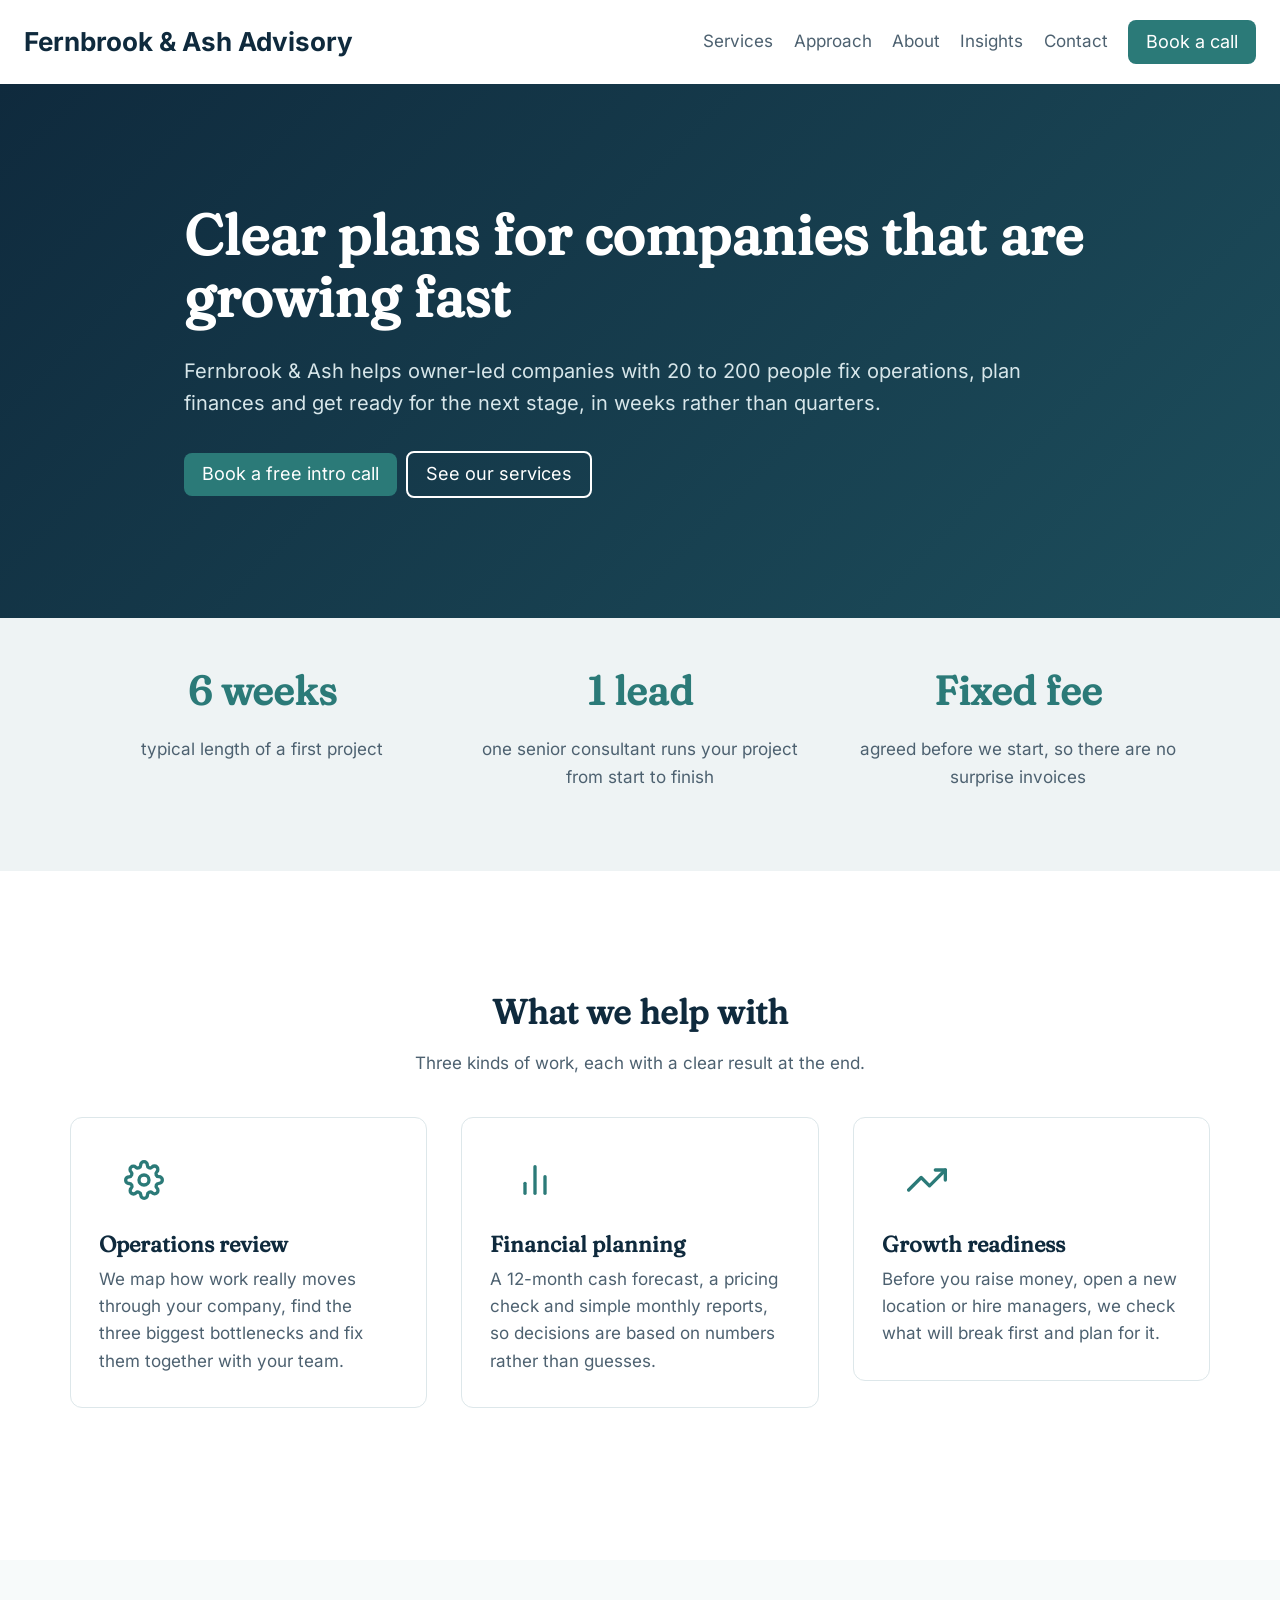
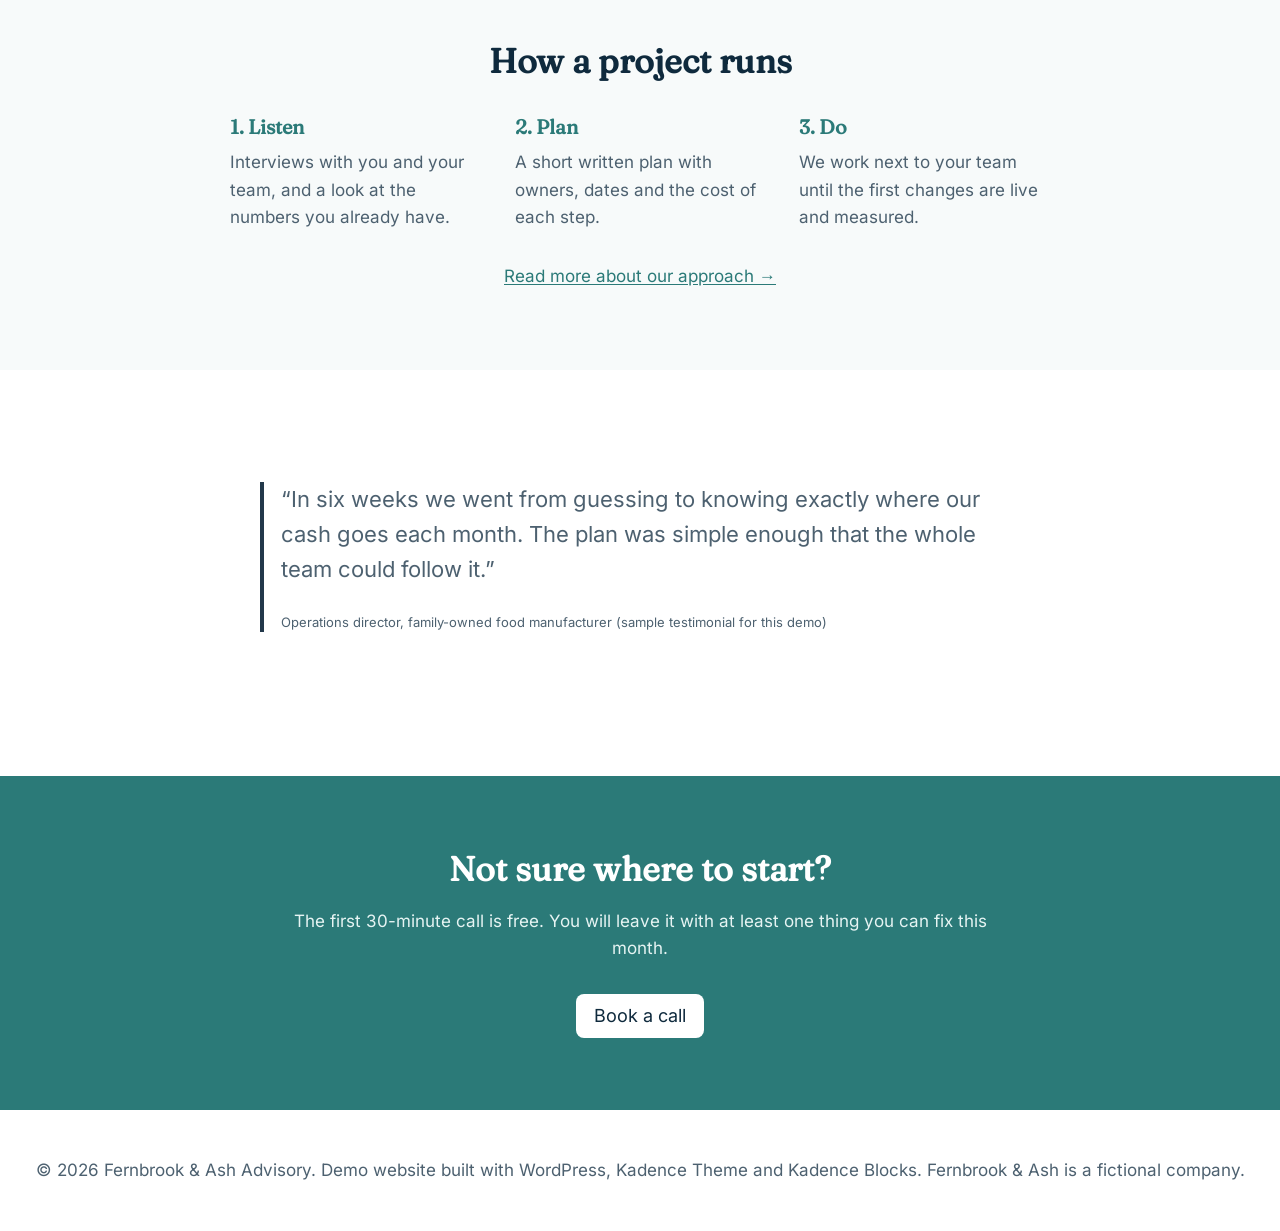
==== index.html @ 03a9d007 "Static copy of the Kadence demo site" ====
<!doctype html>
<html lang="en-US" class="no-js" itemtype="https://schema.org/WebPage" itemscope>
<head>
	<meta charset="UTF-8">
	<meta name="viewport" content="width=device-width, initial-scale=1, minimum-scale=1">
	<title>Fernbrook &amp; Ash Advisory &#8211; Management consulting for growing companies</title>
<meta name='robots' content='max-image-preview:large' />
<link rel="alternate" type="application/rss+xml" title="Fernbrook &amp; Ash Advisory &raquo; Feed" href="/feed/" />
<link rel="alternate" type="application/rss+xml" title="Fernbrook &amp; Ash Advisory &raquo; Comments Feed" href="/comments/feed/" />
			<script>document.documentElement.classList.remove( 'no-js' );</script>
			<link rel="alternate" title="oEmbed (JSON)" type="application/json+oembed" href="/wp-json/oembed/1.0/embed?url=http%3A%2F%2F127.0.0.1%3A8089%2F" />
<link rel="alternate" title="oEmbed (XML)" type="text/xml+oembed" href="/wp-json/oembed/1.0/embed?url=http%3A%2F%2F127.0.0.1%3A8089%2F&#038;format=xml" />
<style id="wp-img-auto-sizes-contain-inline-css">
img:is([sizes=auto i],[sizes^="auto," i]){contain-intrinsic-size:3000px 1500px}
/*# sourceURL=wp-img-auto-sizes-contain-inline-css */
</style>
<style id="wp-block-library-inline-css">
:root{--wp-block-synced-color:#7a00df;--wp-block-synced-color--rgb:122,0,223;--wp-bound-block-color:var(--wp-block-synced-color);--wp-editor-canvas-background:#ddd;--wp-admin-theme-color:#007cba;--wp-admin-theme-color--rgb:0,124,186;--wp-admin-theme-color-darker-10:#006ba1;--wp-admin-theme-color-darker-10--rgb:0,107,160.5;--wp-admin-theme-color-darker-20:#005a87;--wp-admin-theme-color-darker-20--rgb:0,90,135;--wp-admin-border-width-focus:2px}@media (min-resolution:192dpi){:root{--wp-admin-border-width-focus:1.5px}}.wp-element-button{cursor:pointer}:root .has-very-light-gray-background-color{background-color:#eee}:root .has-very-dark-gray-background-color{background-color:#313131}:root .has-very-light-gray-color{color:#eee}:root .has-very-dark-gray-color{color:#313131}:root .has-vivid-green-cyan-to-vivid-cyan-blue-gradient-background{background:linear-gradient(135deg,#00d084,#0693e3)}:root .has-purple-crush-gradient-background{background:linear-gradient(135deg,#34e2e4,#4721fb 50%,#ab1dfe)}:root .has-hazy-dawn-gradient-background{background:linear-gradient(135deg,#faaca8,#dad0ec)}:root .has-subdued-olive-gradient-background{background:linear-gradient(135deg,#fafae1,#67a671)}:root .has-atomic-cream-gradient-background{background:linear-gradient(135deg,#fdd79a,#004a59)}:root .has-nightshade-gradient-background{background:linear-gradient(135deg,#330968,#31cdcf)}:root .has-midnight-gradient-background{background:linear-gradient(135deg,#020381,#2874fc)}:root{--wp--preset--font-size--normal:16px;--wp--preset--font-size--huge:42px}.has-regular-font-size{font-size:1em}.has-larger-font-size{font-size:2.625em}.has-normal-font-size{font-size:var(--wp--preset--font-size--normal)}.has-huge-font-size{font-size:var(--wp--preset--font-size--huge)}:root .has-text-align-center{text-align:center}:root .has-text-align-left{text-align:left}:root .has-text-align-right{text-align:right}.has-fit-text{white-space:nowrap!important}#end-resizable-editor-section{display:none}.aligncenter{clear:both}.items-justified-left{justify-content:flex-start}.items-justified-center{justify-content:center}.items-justified-right{justify-content:flex-end}.items-justified-space-between{justify-content:space-between}.screen-reader-text{word-wrap:normal!important;border:0;clip-path:inset(50%);height:1px;margin:-1px;overflow:hidden;padding:0;position:absolute;width:1px;word-break:normal!important}.screen-reader-text:focus{background-color:#ddd;clip-path:none;color:#444;display:block;font-size:1em;height:auto;left:5px;line-height:normal;padding:15px 23px 14px;text-decoration:none;top:5px;width:auto;z-index:100000}html :where(.has-border-color){border-style:solid}html :where([style^=border-color],[style*=";border-color"],[style*="; border-color"]){border-style:solid}html :where([style^=border-top-color],[style*=";border-top-color"],[style*="; border-top-color"]){border-top-style:solid}html :where([style^=border-right-color],[style*=";border-right-color"],[style*="; border-right-color"]){border-right-style:solid}html :where([style^=border-bottom-color],[style*=";border-bottom-color"],[style*="; border-bottom-color"]){border-bottom-style:solid}html :where([style^=border-left-color],[style*=";border-left-color"],[style*="; border-left-color"]){border-left-style:solid}html :where([style^=border-width],[style*=";border-width"],[style*="; border-width"]){border-style:solid}html :where([style^=border-top-width],[style*=";border-top-width"],[style*="; border-top-width"]){border-top-style:solid}html :where([style^=border-right-width],[style*=";border-right-width"],[style*="; border-right-width"]){border-right-style:solid}html :where([style^=border-bottom-width],[style*=";border-bottom-width"],[style*="; border-bottom-width"]){border-bottom-style:solid}html :where([style^=border-left-width],[style*=";border-left-width"],[style*="; border-left-width"]){border-left-style:solid}html :where(img[class*=wp-image-]){height:auto;max-width:100%}:where(figure){margin:0 0 1em}html :where(.is-position-sticky){--wp-admin--admin-bar--position-offset:var(--wp-admin--admin-bar--height,0px)}@media screen and (max-width:600px){html :where(.is-position-sticky){--wp-admin--admin-bar--position-offset:0px}}

/*# sourceURL=/wp-includes/css/dist/block-library/common.min.css */
</style>
<style id="wp-block-button-inline-css">
.wp-block-button__link{align-content:center;box-sizing:border-box;cursor:pointer;display:inline-block;height:100%;text-align:center;word-break:break-word}.wp-block-button__link.aligncenter{text-align:center}.wp-block-button__link.alignright{text-align:right}:where(.wp-block-button__link){border-radius:9999px;box-shadow:none;padding:calc(.667em + 2px) calc(1.333em + 2px);text-decoration:none}.wp-block-button[style*=text-decoration] .wp-block-button__link{text-decoration:inherit}.wp-block-buttons>.wp-block-button.has-custom-width{max-width:none}.wp-block-buttons>.wp-block-button.has-custom-width .wp-block-button__link{width:100%}.wp-block-buttons>.wp-block-button.has-custom-font-size .wp-block-button__link{font-size:inherit}.wp-block-buttons>.wp-block-button[class*=wp-block-button__width]{width:calc(var(--wp--block-button--width)*1% - var(--wp--style--block-gap, .5em)*(1 - var(--wp--block-button--width)/100))}.wp-block-buttons>.wp-block-button.wp-block-button__width-25{width:calc(25% - var(--wp--style--block-gap, .5em)*.75)}.wp-block-buttons>.wp-block-button.wp-block-button__width-50{width:calc(50% - var(--wp--style--block-gap, .5em)*.5)}.wp-block-buttons>.wp-block-button.wp-block-button__width-75{width:calc(75% - var(--wp--style--block-gap, .5em)*.25)}.wp-block-buttons>.wp-block-button.wp-block-button__width-100{flex-basis:100%;width:100%}.wp-block-buttons.is-vertical>.wp-block-button[class*=wp-block-button__width]{width:calc(var(--wp--block-button--width)*1%)}.wp-block-buttons.is-vertical>.wp-block-button.wp-block-button__width-25{width:25%}.wp-block-buttons.is-vertical>.wp-block-button.wp-block-button__width-50{width:50%}.wp-block-buttons.is-vertical>.wp-block-button.wp-block-button__width-75{width:75%}.wp-block-button.is-style-squared,.wp-block-button__link.wp-block-button.is-style-squared{border-radius:0}.wp-block-button.no-border-radius,.wp-block-button__link.no-border-radius{border-radius:0!important}:root :where(.wp-block-button .wp-block-button__link.is-style-outline),:root :where(.wp-block-button.is-style-outline>.wp-block-button__link){border:2px solid;padding:.667em 1.333em}:root :where(.wp-block-button .wp-block-button__link.is-style-outline:not(.has-text-color)),:root :where(.wp-block-button.is-style-outline>.wp-block-button__link:not(.has-text-color)){color:currentColor}:root :where(.wp-block-button .wp-block-button__link.is-style-outline:not(.has-background)),:root :where(.wp-block-button.is-style-outline>.wp-block-button__link:not(.has-background)){background-color:transparent;background-image:none}
/*# sourceURL=/wp-includes/blocks/button/style.min.css */
</style>
<style id="wp-block-heading-inline-css">
h1:where(.wp-block-heading).has-background,h2:where(.wp-block-heading).has-background,h3:where(.wp-block-heading).has-background,h4:where(.wp-block-heading).has-background,h5:where(.wp-block-heading).has-background,h6:where(.wp-block-heading).has-background{padding:1.25em 2.375em}h1.has-text-align-left[style*=writing-mode]:where([style*=vertical-lr]),h1.has-text-align-right[style*=writing-mode]:where([style*=vertical-rl]),h2.has-text-align-left[style*=writing-mode]:where([style*=vertical-lr]),h2.has-text-align-right[style*=writing-mode]:where([style*=vertical-rl]),h3.has-text-align-left[style*=writing-mode]:where([style*=vertical-lr]),h3.has-text-align-right[style*=writing-mode]:where([style*=vertical-rl]),h4.has-text-align-left[style*=writing-mode]:where([style*=vertical-lr]),h4.has-text-align-right[style*=writing-mode]:where([style*=vertical-rl]),h5.has-text-align-left[style*=writing-mode]:where([style*=vertical-lr]),h5.has-text-align-right[style*=writing-mode]:where([style*=vertical-rl]),h6.has-text-align-left[style*=writing-mode]:where([style*=vertical-lr]),h6.has-text-align-right[style*=writing-mode]:where([style*=vertical-rl]){rotate:180deg}
/*# sourceURL=/wp-includes/blocks/heading/style.min.css */
</style>
<style id="wp-block-paragraph-inline-css">
.is-small-text{font-size:.875em}.is-regular-text{font-size:1em}.is-large-text{font-size:2.25em}.is-larger-text{font-size:3em}.has-drop-cap:not(:focus):first-letter{float:left;font-size:8.4em;font-style:normal;font-weight:100;line-height:.68;margin:.05em .1em 0 0;text-transform:uppercase}body.rtl .has-drop-cap:not(:focus):first-letter{float:none;margin-left:.1em}p.has-drop-cap.has-background{overflow:hidden}:root :where(p.has-background){padding:1.25em 2.375em}:where(p.has-text-color:not(.has-link-color)) a{color:inherit}p.has-text-align-left[style*="writing-mode:vertical-lr"],p.has-text-align-right[style*="writing-mode:vertical-rl"]{rotate:180deg}
/*# sourceURL=/wp-includes/blocks/paragraph/style.min.css */
</style>
<style id="wp-block-buttons-inline-css">
.wp-block-buttons{box-sizing:border-box}.wp-block-buttons.is-vertical{flex-direction:column}.wp-block-buttons.is-vertical>.wp-block-button:last-child{margin-bottom:0}.wp-block-buttons>.wp-block-button{display:inline-block;margin:0}.wp-block-buttons.is-content-justification-left{justify-content:flex-start}.wp-block-buttons.is-content-justification-left.is-vertical{align-items:flex-start}.wp-block-buttons.is-content-justification-center{justify-content:center}.wp-block-buttons.is-content-justification-center.is-vertical{align-items:center}.wp-block-buttons.is-content-justification-right{justify-content:flex-end}.wp-block-buttons.is-content-justification-right.is-vertical{align-items:flex-end}.wp-block-buttons.is-content-justification-space-between{justify-content:space-between}.wp-block-buttons.aligncenter{text-align:center}.wp-block-buttons:not(.is-content-justification-space-between,.is-content-justification-right,.is-content-justification-left,.is-content-justification-center) .wp-block-button.aligncenter{margin-left:auto;margin-right:auto;width:100%}.wp-block-buttons[style*=text-decoration] .wp-block-button,.wp-block-buttons[style*=text-decoration] .wp-block-button__link{text-decoration:inherit}.wp-block-buttons.has-custom-font-size .wp-block-button__link{font-size:inherit}.wp-block-buttons .wp-block-button__link{width:100%}.wp-block-button.aligncenter{text-align:center}
/*# sourceURL=/wp-includes/blocks/buttons/style.min.css */
</style>
<style id="wp-block-columns-inline-css">
.wp-block-columns{box-sizing:border-box;display:flex;flex-wrap:wrap!important}@media (min-width:782px){.wp-block-columns{flex-wrap:nowrap!important}}.wp-block-columns{align-items:normal!important}.wp-block-columns.are-vertically-aligned-top{align-items:flex-start}.wp-block-columns.are-vertically-aligned-center{align-items:center}.wp-block-columns.are-vertically-aligned-bottom{align-items:flex-end}@media (max-width:781px){.wp-block-columns:not(.is-not-stacked-on-mobile)>.wp-block-column{flex-basis:100%!important}}@media (min-width:782px){.wp-block-columns:not(.is-not-stacked-on-mobile)>.wp-block-column{flex-basis:0;flex-grow:1}.wp-block-columns:not(.is-not-stacked-on-mobile)>.wp-block-column[style*=flex-basis]{flex-grow:0}}.wp-block-columns.is-not-stacked-on-mobile{flex-wrap:nowrap!important}.wp-block-columns.is-not-stacked-on-mobile>.wp-block-column{flex-basis:0;flex-grow:1}.wp-block-columns.is-not-stacked-on-mobile>.wp-block-column[style*=flex-basis]{flex-grow:0}:where(.wp-block-columns){margin-bottom:1.75em}:where(.wp-block-columns.has-background){padding:1.25em 2.375em}.wp-block-column{flex-grow:1;min-width:0;overflow-wrap:break-word;word-break:break-word}.wp-block-column.is-vertically-aligned-top{align-self:flex-start}.wp-block-column.is-vertically-aligned-center{align-self:center}.wp-block-column.is-vertically-aligned-bottom{align-self:flex-end}.wp-block-column.is-vertically-aligned-stretch{align-self:stretch}.wp-block-column.is-vertically-aligned-bottom,.wp-block-column.is-vertically-aligned-center,.wp-block-column.is-vertically-aligned-top{width:100%}
/*# sourceURL=/wp-includes/blocks/columns/style.min.css */
</style>
<style id="wp-block-group-inline-css">
.wp-block-group{box-sizing:border-box}:where(.wp-block-group.wp-block-group-is-layout-constrained){position:relative}
/*# sourceURL=/wp-includes/blocks/group/style.min.css */
</style>
<style id="wp-block-quote-inline-css">
.wp-block-quote{box-sizing:border-box;overflow-wrap:break-word}.wp-block-quote.is-large:where(:not(.is-style-plain)),.wp-block-quote.is-style-large:where(:not(.is-style-plain)){margin-bottom:1em;padding:0 1em}.wp-block-quote.is-large:where(:not(.is-style-plain)) p,.wp-block-quote.is-style-large:where(:not(.is-style-plain)) p{font-size:1.5em;font-style:italic;line-height:1.6}.wp-block-quote.is-large:where(:not(.is-style-plain)) cite,.wp-block-quote.is-large:where(:not(.is-style-plain)) footer,.wp-block-quote.is-style-large:where(:not(.is-style-plain)) cite,.wp-block-quote.is-style-large:where(:not(.is-style-plain)) footer{font-size:1.125em;text-align:right}.wp-block-quote>cite{display:block}
/*# sourceURL=/wp-includes/blocks/quote/style.min.css */
</style>

<style id="classic-theme-styles-inline-css">
/*! This file is auto-generated */
.wp-block-button__link{color:#fff;background-color:#32373c;border-radius:9999px;box-shadow:none;text-decoration:none;padding:calc(.667em + 2px) calc(1.333em + 2px);font-size:1.125em}.wp-block-file__button{background:#32373c;color:#fff;text-decoration:none}
/*# sourceURL=/wp-includes/css/classic-themes.min.css */
</style>

<style id="global-styles-inline-css">
:root{--wp--preset--aspect-ratio--square: 1;--wp--preset--aspect-ratio--4-3: 4/3;--wp--preset--aspect-ratio--3-4: 3/4;--wp--preset--aspect-ratio--3-2: 3/2;--wp--preset--aspect-ratio--2-3: 2/3;--wp--preset--aspect-ratio--16-9: 16/9;--wp--preset--aspect-ratio--9-16: 9/16;--wp--preset--color--black: #000000;--wp--preset--color--cyan-bluish-gray: #abb8c3;--wp--preset--color--white: #ffffff;--wp--preset--color--pale-pink: #f78da7;--wp--preset--color--vivid-red: #cf2e2e;--wp--preset--color--luminous-vivid-orange: #ff6900;--wp--preset--color--luminous-vivid-amber: #fcb900;--wp--preset--color--light-green-cyan: #7bdcb5;--wp--preset--color--vivid-green-cyan: #00d084;--wp--preset--color--pale-cyan-blue: #8ed1fc;--wp--preset--color--vivid-cyan-blue: #0693e3;--wp--preset--color--vivid-purple: #9b51e0;--wp--preset--color--theme-palette-1: var(--global-palette1);--wp--preset--color--theme-palette-2: var(--global-palette2);--wp--preset--color--theme-palette-3: var(--global-palette3);--wp--preset--color--theme-palette-4: var(--global-palette4);--wp--preset--color--theme-palette-5: var(--global-palette5);--wp--preset--color--theme-palette-6: var(--global-palette6);--wp--preset--color--theme-palette-7: var(--global-palette7);--wp--preset--color--theme-palette-8: var(--global-palette8);--wp--preset--color--theme-palette-9: var(--global-palette9);--wp--preset--color--theme-palette-10: var(--global-palette10);--wp--preset--color--theme-palette-11: var(--global-palette11);--wp--preset--color--theme-palette-12: var(--global-palette12);--wp--preset--color--theme-palette-13: var(--global-palette13);--wp--preset--color--theme-palette-14: var(--global-palette14);--wp--preset--color--theme-palette-15: var(--global-palette15);--wp--preset--color--palette-1: #2b7a78;--wp--preset--color--palette-2: #1d5f5d;--wp--preset--color--palette-3: #0f2a3d;--wp--preset--color--palette-4: #22384a;--wp--preset--color--palette-5: #4d6170;--wp--preset--color--palette-6: #7d8f9b;--wp--preset--color--palette-7: #eef3f4;--wp--preset--color--palette-8: #f7fafa;--wp--preset--color--palette-9: #ffffff;--wp--preset--color--palette-10: #a1676d;--wp--preset--color--palette-11: #13612e;--wp--preset--color--palette-12: #1159af;--wp--preset--color--palette-13: #b82105;--wp--preset--color--palette-14: #f7630c;--wp--preset--color--palette-15: #f5a524;--wp--preset--gradient--vivid-cyan-blue-to-vivid-purple: linear-gradient(135deg,rgb(6,147,227) 0%,rgb(155,81,224) 100%);--wp--preset--gradient--light-green-cyan-to-vivid-green-cyan: linear-gradient(135deg,rgb(122,220,180) 0%,rgb(0,208,130) 100%);--wp--preset--gradient--luminous-vivid-amber-to-luminous-vivid-orange: linear-gradient(135deg,rgb(252,185,0) 0%,rgb(255,105,0) 100%);--wp--preset--gradient--luminous-vivid-orange-to-vivid-red: linear-gradient(135deg,rgb(255,105,0) 0%,rgb(207,46,46) 100%);--wp--preset--gradient--very-light-gray-to-cyan-bluish-gray: linear-gradient(135deg,rgb(238,238,238) 0%,rgb(169,184,195) 100%);--wp--preset--gradient--cool-to-warm-spectrum: linear-gradient(135deg,rgb(74,234,220) 0%,rgb(151,120,209) 20%,rgb(207,42,186) 40%,rgb(238,44,130) 60%,rgb(251,105,98) 80%,rgb(254,248,76) 100%);--wp--preset--gradient--blush-light-purple: linear-gradient(135deg,rgb(255,206,236) 0%,rgb(152,150,240) 100%);--wp--preset--gradient--blush-bordeaux: linear-gradient(135deg,rgb(254,205,165) 0%,rgb(254,45,45) 50%,rgb(107,0,62) 100%);--wp--preset--gradient--luminous-dusk: linear-gradient(135deg,rgb(255,203,112) 0%,rgb(199,81,192) 50%,rgb(65,88,208) 100%);--wp--preset--gradient--pale-ocean: linear-gradient(135deg,rgb(255,245,203) 0%,rgb(182,227,212) 50%,rgb(51,167,181) 100%);--wp--preset--gradient--electric-grass: linear-gradient(135deg,rgb(202,248,128) 0%,rgb(113,206,126) 100%);--wp--preset--gradient--midnight: linear-gradient(135deg,rgb(2,3,129) 0%,rgb(40,116,252) 100%);--wp--preset--font-size--small: var(--global-font-size-small);--wp--preset--font-size--medium: var(--global-font-size-medium);--wp--preset--font-size--large: var(--global-font-size-large);--wp--preset--font-size--x-large: 42px;--wp--preset--font-size--larger: var(--global-font-size-larger);--wp--preset--font-size--xxlarge: var(--global-font-size-xxlarge);--wp--preset--spacing--20: 0.44rem;--wp--preset--spacing--30: 0.67rem;--wp--preset--spacing--40: 1rem;--wp--preset--spacing--50: 1.5rem;--wp--preset--spacing--60: 2.25rem;--wp--preset--spacing--70: 3.38rem;--wp--preset--spacing--80: 5.06rem;--wp--preset--shadow--natural: 6px 6px 9px rgba(0, 0, 0, 0.2);--wp--preset--shadow--deep: 12px 12px 50px rgba(0, 0, 0, 0.4);--wp--preset--shadow--sharp: 6px 6px 0px rgba(0, 0, 0, 0.2);--wp--preset--shadow--outlined: 6px 6px 0px -3px rgb(255, 255, 255), 6px 6px rgb(0, 0, 0);--wp--preset--shadow--crisp: 6px 6px 0px rgb(0, 0, 0);}.wp-block-button{--wp--preset--dimension--25: 25%;--wp--preset--dimension--50: 50%;--wp--preset--dimension--75: 75%;--wp--preset--dimension--100: 100%;}:root { --wp--style--global--content-size: var(--global-calc-content-width);--wp--style--global--wide-size: var(--global-calc-wide-content-width); }:where(body) { margin: 0; }:where(.is-layout-flex){gap: 0.5em;}:where(.is-layout-grid){gap: 0.5em;}body .is-layout-flex{display: flex;}.is-layout-flex{flex-wrap: wrap;align-items: center;}.is-layout-flex > :is(*, div){margin: 0;}body .is-layout-grid{display: grid;}.is-layout-grid > :is(*, div){margin: 0;}body{padding-top: 0px;padding-right: 0px;padding-bottom: 0px;padding-left: 0px;}:root :where(.wp-element-button, .wp-block-button__link){font-style: inherit;font-weight: inherit;letter-spacing: inherit;text-transform: inherit;}.has-black-color{color: var(--wp--preset--color--black) !important;}.has-cyan-bluish-gray-color{color: var(--wp--preset--color--cyan-bluish-gray) !important;}.has-white-color{color: var(--wp--preset--color--white) !important;}.has-pale-pink-color{color: var(--wp--preset--color--pale-pink) !important;}.has-vivid-red-color{color: var(--wp--preset--color--vivid-red) !important;}.has-luminous-vivid-orange-color{color: var(--wp--preset--color--luminous-vivid-orange) !important;}.has-luminous-vivid-amber-color{color: var(--wp--preset--color--luminous-vivid-amber) !important;}.has-light-green-cyan-color{color: var(--wp--preset--color--light-green-cyan) !important;}.has-vivid-green-cyan-color{color: var(--wp--preset--color--vivid-green-cyan) !important;}.has-pale-cyan-blue-color{color: var(--wp--preset--color--pale-cyan-blue) !important;}.has-vivid-cyan-blue-color{color: var(--wp--preset--color--vivid-cyan-blue) !important;}.has-vivid-purple-color{color: var(--wp--preset--color--vivid-purple) !important;}.has-theme-palette-1-color{color: var(--wp--preset--color--theme-palette-1) !important;}.has-theme-palette-2-color{color: var(--wp--preset--color--theme-palette-2) !important;}.has-theme-palette-3-color{color: var(--wp--preset--color--theme-palette-3) !important;}.has-theme-palette-4-color{color: var(--wp--preset--color--theme-palette-4) !important;}.has-theme-palette-5-color{color: var(--wp--preset--color--theme-palette-5) !important;}.has-theme-palette-6-color{color: var(--wp--preset--color--theme-palette-6) !important;}.has-theme-palette-7-color{color: var(--wp--preset--color--theme-palette-7) !important;}.has-theme-palette-8-color{color: var(--wp--preset--color--theme-palette-8) !important;}.has-theme-palette-9-color{color: var(--wp--preset--color--theme-palette-9) !important;}.has-theme-palette-10-color{color: var(--wp--preset--color--theme-palette-10) !important;}.has-theme-palette-11-color{color: var(--wp--preset--color--theme-palette-11) !important;}.has-theme-palette-12-color{color: var(--wp--preset--color--theme-palette-12) !important;}.has-theme-palette-13-color{color: var(--wp--preset--color--theme-palette-13) !important;}.has-theme-palette-14-color{color: var(--wp--preset--color--theme-palette-14) !important;}.has-theme-palette-15-color{color: var(--wp--preset--color--theme-palette-15) !important;}.has-palette-1-color{color: var(--wp--preset--color--palette-1) !important;}.has-palette-2-color{color: var(--wp--preset--color--palette-2) !important;}.has-palette-3-color{color: var(--wp--preset--color--palette-3) !important;}.has-palette-4-color{color: var(--wp--preset--color--palette-4) !important;}.has-palette-5-color{color: var(--wp--preset--color--palette-5) !important;}.has-palette-6-color{color: var(--wp--preset--color--palette-6) !important;}.has-palette-7-color{color: var(--wp--preset--color--palette-7) !important;}.has-palette-8-color{color: var(--wp--preset--color--palette-8) !important;}.has-palette-9-color{color: var(--wp--preset--color--palette-9) !important;}.has-palette-10-color{color: var(--wp--preset--color--palette-10) !important;}.has-palette-11-color{color: var(--wp--preset--color--palette-11) !important;}.has-palette-12-color{color: var(--wp--preset--color--palette-12) !important;}.has-palette-13-color{color: var(--wp--preset--color--palette-13) !important;}.has-palette-14-color{color: var(--wp--preset--color--palette-14) !important;}.has-palette-15-color{color: var(--wp--preset--color--palette-15) !important;}.has-black-background-color{background-color: var(--wp--preset--color--black) !important;}.has-cyan-bluish-gray-background-color{background-color: var(--wp--preset--color--cyan-bluish-gray) !important;}.has-white-background-color{background-color: var(--wp--preset--color--white) !important;}.has-pale-pink-background-color{background-color: var(--wp--preset--color--pale-pink) !important;}.has-vivid-red-background-color{background-color: var(--wp--preset--color--vivid-red) !important;}.has-luminous-vivid-orange-background-color{background-color: var(--wp--preset--color--luminous-vivid-orange) !important;}.has-luminous-vivid-amber-background-color{background-color: var(--wp--preset--color--luminous-vivid-amber) !important;}.has-light-green-cyan-background-color{background-color: var(--wp--preset--color--light-green-cyan) !important;}.has-vivid-green-cyan-background-color{background-color: var(--wp--preset--color--vivid-green-cyan) !important;}.has-pale-cyan-blue-background-color{background-color: var(--wp--preset--color--pale-cyan-blue) !important;}.has-vivid-cyan-blue-background-color{background-color: var(--wp--preset--color--vivid-cyan-blue) !important;}.has-vivid-purple-background-color{background-color: var(--wp--preset--color--vivid-purple) !important;}.has-theme-palette-1-background-color{background-color: var(--wp--preset--color--theme-palette-1) !important;}.has-theme-palette-2-background-color{background-color: var(--wp--preset--color--theme-palette-2) !important;}.has-theme-palette-3-background-color{background-color: var(--wp--preset--color--theme-palette-3) !important;}.has-theme-palette-4-background-color{background-color: var(--wp--preset--color--theme-palette-4) !important;}.has-theme-palette-5-background-color{background-color: var(--wp--preset--color--theme-palette-5) !important;}.has-theme-palette-6-background-color{background-color: var(--wp--preset--color--theme-palette-6) !important;}.has-theme-palette-7-background-color{background-color: var(--wp--preset--color--theme-palette-7) !important;}.has-theme-palette-8-background-color{background-color: var(--wp--preset--color--theme-palette-8) !important;}.has-theme-palette-9-background-color{background-color: var(--wp--preset--color--theme-palette-9) !important;}.has-theme-palette-10-background-color{background-color: var(--wp--preset--color--theme-palette-10) !important;}.has-theme-palette-11-background-color{background-color: var(--wp--preset--color--theme-palette-11) !important;}.has-theme-palette-12-background-color{background-color: var(--wp--preset--color--theme-palette-12) !important;}.has-theme-palette-13-background-color{background-color: var(--wp--preset--color--theme-palette-13) !important;}.has-theme-palette-14-background-color{background-color: var(--wp--preset--color--theme-palette-14) !important;}.has-theme-palette-15-background-color{background-color: var(--wp--preset--color--theme-palette-15) !important;}.has-palette-1-background-color{background-color: var(--wp--preset--color--palette-1) !important;}.has-palette-2-background-color{background-color: var(--wp--preset--color--palette-2) !important;}.has-palette-3-background-color{background-color: var(--wp--preset--color--palette-3) !important;}.has-palette-4-background-color{background-color: var(--wp--preset--color--palette-4) !important;}.has-palette-5-background-color{background-color: var(--wp--preset--color--palette-5) !important;}.has-palette-6-background-color{background-color: var(--wp--preset--color--palette-6) !important;}.has-palette-7-background-color{background-color: var(--wp--preset--color--palette-7) !important;}.has-palette-8-background-color{background-color: var(--wp--preset--color--palette-8) !important;}.has-palette-9-background-color{background-color: var(--wp--preset--color--palette-9) !important;}.has-palette-10-background-color{background-color: var(--wp--preset--color--palette-10) !important;}.has-palette-11-background-color{background-color: var(--wp--preset--color--palette-11) !important;}.has-palette-12-background-color{background-color: var(--wp--preset--color--palette-12) !important;}.has-palette-13-background-color{background-color: var(--wp--preset--color--palette-13) !important;}.has-palette-14-background-color{background-color: var(--wp--preset--color--palette-14) !important;}.has-palette-15-background-color{background-color: var(--wp--preset--color--palette-15) !important;}.has-black-border-color{border-color: var(--wp--preset--color--black) !important;}.has-cyan-bluish-gray-border-color{border-color: var(--wp--preset--color--cyan-bluish-gray) !important;}.has-white-border-color{border-color: var(--wp--preset--color--white) !important;}.has-pale-pink-border-color{border-color: var(--wp--preset--color--pale-pink) !important;}.has-vivid-red-border-color{border-color: var(--wp--preset--color--vivid-red) !important;}.has-luminous-vivid-orange-border-color{border-color: var(--wp--preset--color--luminous-vivid-orange) !important;}.has-luminous-vivid-amber-border-color{border-color: var(--wp--preset--color--luminous-vivid-amber) !important;}.has-light-green-cyan-border-color{border-color: var(--wp--preset--color--light-green-cyan) !important;}.has-vivid-green-cyan-border-color{border-color: var(--wp--preset--color--vivid-green-cyan) !important;}.has-pale-cyan-blue-border-color{border-color: var(--wp--preset--color--pale-cyan-blue) !important;}.has-vivid-cyan-blue-border-color{border-color: var(--wp--preset--color--vivid-cyan-blue) !important;}.has-vivid-purple-border-color{border-color: var(--wp--preset--color--vivid-purple) !important;}.has-theme-palette-1-border-color{border-color: var(--wp--preset--color--theme-palette-1) !important;}.has-theme-palette-2-border-color{border-color: var(--wp--preset--color--theme-palette-2) !important;}.has-theme-palette-3-border-color{border-color: var(--wp--preset--color--theme-palette-3) !important;}.has-theme-palette-4-border-color{border-color: var(--wp--preset--color--theme-palette-4) !important;}.has-theme-palette-5-border-color{border-color: var(--wp--preset--color--theme-palette-5) !important;}.has-theme-palette-6-border-color{border-color: var(--wp--preset--color--theme-palette-6) !important;}.has-theme-palette-7-border-color{border-color: var(--wp--preset--color--theme-palette-7) !important;}.has-theme-palette-8-border-color{border-color: var(--wp--preset--color--theme-palette-8) !important;}.has-theme-palette-9-border-color{border-color: var(--wp--preset--color--theme-palette-9) !important;}.has-theme-palette-10-border-color{border-color: var(--wp--preset--color--theme-palette-10) !important;}.has-theme-palette-11-border-color{border-color: var(--wp--preset--color--theme-palette-11) !important;}.has-theme-palette-12-border-color{border-color: var(--wp--preset--color--theme-palette-12) !important;}.has-theme-palette-13-border-color{border-color: var(--wp--preset--color--theme-palette-13) !important;}.has-theme-palette-14-border-color{border-color: var(--wp--preset--color--theme-palette-14) !important;}.has-theme-palette-15-border-color{border-color: var(--wp--preset--color--theme-palette-15) !important;}.has-palette-1-border-color{border-color: var(--wp--preset--color--palette-1) !important;}.has-palette-2-border-color{border-color: var(--wp--preset--color--palette-2) !important;}.has-palette-3-border-color{border-color: var(--wp--preset--color--palette-3) !important;}.has-palette-4-border-color{border-color: var(--wp--preset--color--palette-4) !important;}.has-palette-5-border-color{border-color: var(--wp--preset--color--palette-5) !important;}.has-palette-6-border-color{border-color: var(--wp--preset--color--palette-6) !important;}.has-palette-7-border-color{border-color: var(--wp--preset--color--palette-7) !important;}.has-palette-8-border-color{border-color: var(--wp--preset--color--palette-8) !important;}.has-palette-9-border-color{border-color: var(--wp--preset--color--palette-9) !important;}.has-palette-10-border-color{border-color: var(--wp--preset--color--palette-10) !important;}.has-palette-11-border-color{border-color: var(--wp--preset--color--palette-11) !important;}.has-palette-12-border-color{border-color: var(--wp--preset--color--palette-12) !important;}.has-palette-13-border-color{border-color: var(--wp--preset--color--palette-13) !important;}.has-palette-14-border-color{border-color: var(--wp--preset--color--palette-14) !important;}.has-palette-15-border-color{border-color: var(--wp--preset--color--palette-15) !important;}.has-vivid-cyan-blue-to-vivid-purple-gradient-background{background: var(--wp--preset--gradient--vivid-cyan-blue-to-vivid-purple) !important;}.has-light-green-cyan-to-vivid-green-cyan-gradient-background{background: var(--wp--preset--gradient--light-green-cyan-to-vivid-green-cyan) !important;}.has-luminous-vivid-amber-to-luminous-vivid-orange-gradient-background{background: var(--wp--preset--gradient--luminous-vivid-amber-to-luminous-vivid-orange) !important;}.has-luminous-vivid-orange-to-vivid-red-gradient-background{background: var(--wp--preset--gradient--luminous-vivid-orange-to-vivid-red) !important;}.has-very-light-gray-to-cyan-bluish-gray-gradient-background{background: var(--wp--preset--gradient--very-light-gray-to-cyan-bluish-gray) !important;}.has-cool-to-warm-spectrum-gradient-background{background: var(--wp--preset--gradient--cool-to-warm-spectrum) !important;}.has-blush-light-purple-gradient-background{background: var(--wp--preset--gradient--blush-light-purple) !important;}.has-blush-bordeaux-gradient-background{background: var(--wp--preset--gradient--blush-bordeaux) !important;}.has-luminous-dusk-gradient-background{background: var(--wp--preset--gradient--luminous-dusk) !important;}.has-pale-ocean-gradient-background{background: var(--wp--preset--gradient--pale-ocean) !important;}.has-electric-grass-gradient-background{background: var(--wp--preset--gradient--electric-grass) !important;}.has-midnight-gradient-background{background: var(--wp--preset--gradient--midnight) !important;}.has-small-font-size{font-size: var(--wp--preset--font-size--small) !important;}.has-medium-font-size{font-size: var(--wp--preset--font-size--medium) !important;}.has-large-font-size{font-size: var(--wp--preset--font-size--large) !important;}.has-x-large-font-size{font-size: var(--wp--preset--font-size--x-large) !important;}.has-larger-font-size{font-size: var(--wp--preset--font-size--larger) !important;}.has-xxlarge-font-size{font-size: var(--wp--preset--font-size--xxlarge) !important;}
:where(.wp-block-columns.is-layout-flex){gap: 2em;}:where(.wp-block-columns.is-layout-grid){gap: 2em;}
/*# sourceURL=global-styles-inline-css */
</style>

<link rel='stylesheet' id='kadence-global-css' href='wp-content/themes/kadence/assets/css/global.min.css' media='all' />
<style id="kadence-global-inline-css">
/* Kadence Base CSS */
:root{--global-palette1:#2b7a78;--global-palette2:#1d5f5d;--global-palette3:#0f2a3d;--global-palette4:#22384a;--global-palette5:#4d6170;--global-palette6:#7d8f9b;--global-palette7:#eef3f4;--global-palette8:#f7fafa;--global-palette9:#ffffff;--global-palette10:oklch(from var(--global-palette1) calc(l + 0.10 * (1 - l)) calc(c * 1.00) calc(h + 180) / 100%);--global-palette11:#13612e;--global-palette12:#1159af;--global-palette13:#b82105;--global-palette14:#f7630c;--global-palette15:#f5a524;--global-palette9rgb:255, 255, 255;--global-palette-highlight:var(--global-palette1);--global-palette-highlight-alt:var(--global-palette2);--global-palette-highlight-alt2:var(--global-palette9);--global-palette-btn-bg:var(--global-palette1);--global-palette-btn-bg-hover:var(--global-palette2);--global-palette-btn:var(--global-palette9);--global-palette-btn-hover:var(--global-palette9);--global-palette-btn-sec-bg:var(--global-palette7);--global-palette-btn-sec-bg-hover:var(--global-palette2);--global-palette-btn-sec:var(--global-palette3);--global-palette-btn-sec-hover:var(--global-palette9);--global-body-font-family:Inter, var(--global-fallback-font);--global-heading-font-family:Fraunces, var(--global-fallback-font);--global-primary-nav-font-family:inherit;--global-fallback-font:sans-serif;--global-display-fallback-font:sans-serif;--global-content-width:1290px;--global-content-wide-width:calc(1290px + 230px);--global-content-narrow-width:842px;--global-content-edge-padding:1.5rem;--global-content-boxed-padding:2rem;--global-calc-content-width:calc(1290px - var(--global-content-edge-padding) - var(--global-content-edge-padding) );--wp--style--global--content-size:var(--global-calc-content-width);}.wp-site-blocks{--global-vw:calc( 100vw - ( 0.5 * var(--scrollbar-offset)));}body{background:var(--global-palette8);}body, input, select, optgroup, textarea{font-weight:400;font-size:17px;line-height:1.6;font-family:var(--global-body-font-family);color:var(--global-palette5);}.content-bg, body.content-style-unboxed .site{background:var(--global-palette9);}h1,h2,h3,h4,h5,h6{font-family:var(--global-heading-font-family);}h1{font-weight:600;font-size:44px;line-height:1.25;color:var(--global-palette3);}h2{font-weight:600;font-size:34px;line-height:1.25;color:var(--global-palette3);}h3{font-weight:600;font-size:24px;line-height:1.25;color:var(--global-palette3);}h4{font-weight:600;font-size:20px;line-height:1.25;color:var(--global-palette3);}h5{font-weight:700;font-size:20px;line-height:1.5;color:var(--global-palette4);}h6{font-weight:700;font-size:18px;line-height:1.5;color:var(--global-palette5);}.entry-hero .kadence-breadcrumbs{max-width:1290px;}.site-container, .site-header-row-layout-contained, .site-footer-row-layout-contained, .entry-hero-layout-contained, .comments-area, .alignfull > .wp-block-cover__inner-container, .alignwide > .wp-block-cover__inner-container{max-width:var(--global-content-width);}.content-width-narrow .content-container.site-container, .content-width-narrow .hero-container.site-container{max-width:var(--global-content-narrow-width);}@media all and (min-width: 1520px){.wp-site-blocks .content-container  .alignwide{margin-left:-115px;margin-right:-115px;width:unset;max-width:unset;}}@media all and (min-width: 1102px){.content-width-narrow .wp-site-blocks .content-container .alignwide{margin-left:-130px;margin-right:-130px;width:unset;max-width:unset;}}.content-style-boxed .wp-site-blocks .entry-content .alignwide{margin-left:calc( -1 * var( --global-content-boxed-padding ) );margin-right:calc( -1 * var( --global-content-boxed-padding ) );}.content-area{margin-top:5rem;margin-bottom:5rem;}@media all and (max-width: 1024px){.content-area{margin-top:3rem;margin-bottom:3rem;}}@media all and (max-width: 767px){.content-area{margin-top:2rem;margin-bottom:2rem;}}@media all and (max-width: 1024px){:root{--global-content-boxed-padding:2rem;}}@media all and (max-width: 767px){:root{--global-content-boxed-padding:1.5rem;}}.entry-content-wrap{padding:2rem;}@media all and (max-width: 1024px){.entry-content-wrap{padding:2rem;}}@media all and (max-width: 767px){.entry-content-wrap{padding:1.5rem;}}.entry.single-entry{box-shadow:0px 15px 15px -10px rgba(0,0,0,0.05);}.entry.loop-entry{box-shadow:0px 15px 15px -10px rgba(0,0,0,0.05);}.loop-entry .entry-content-wrap{padding:2rem;}@media all and (max-width: 1024px){.loop-entry .entry-content-wrap{padding:2rem;}}@media all and (max-width: 767px){.loop-entry .entry-content-wrap{padding:1.5rem;}}button, .button, .wp-block-button__link, input[type="button"], input[type="reset"], input[type="submit"], .fl-button, .elementor-button-wrapper .elementor-button, .wc-block-components-checkout-place-order-button, .wc-block-cart__submit{border-radius:8px;box-shadow:0px 0px 0px -7px rgba(0,0,0,0);}button:hover, button:focus, button:active, .button:hover, .button:focus, .button:active, .wp-block-button__link:hover, .wp-block-button__link:focus, .wp-block-button__link:active, input[type="button"]:hover, input[type="button"]:focus, input[type="button"]:active, input[type="reset"]:hover, input[type="reset"]:focus, input[type="reset"]:active, input[type="submit"]:hover, input[type="submit"]:focus, input[type="submit"]:active, .elementor-button-wrapper .elementor-button:hover, .elementor-button-wrapper .elementor-button:focus, .elementor-button-wrapper .elementor-button:active, .wc-block-cart__submit:hover{box-shadow:0px 15px 25px -7px rgba(0,0,0,0.1);}.kb-button.kb-btn-global-outline.kb-btn-global-inherit{padding-top:calc(px - 2px);padding-right:calc(px - 2px);padding-bottom:calc(px - 2px);padding-left:calc(px - 2px);}@media all and (min-width: 1025px){.transparent-header .entry-hero .entry-hero-container-inner{padding-top:84px;}}@media all and (max-width: 1024px){.mobile-transparent-header .entry-hero .entry-hero-container-inner{padding-top:84px;}}@media all and (max-width: 767px){.mobile-transparent-header .entry-hero .entry-hero-container-inner{padding-top:84px;}}.entry-hero.page-hero-section .entry-header{min-height:200px;}
/* Kadence Header CSS */
@media all and (max-width: 1024px){.mobile-transparent-header #masthead{position:absolute;left:0px;right:0px;z-index:100;}.kadence-scrollbar-fixer.mobile-transparent-header #masthead{right:var(--scrollbar-offset,0);}.mobile-transparent-header #masthead, .mobile-transparent-header .site-top-header-wrap .site-header-row-container-inner, .mobile-transparent-header .site-main-header-wrap .site-header-row-container-inner, .mobile-transparent-header .site-bottom-header-wrap .site-header-row-container-inner{background:transparent;}.site-header-row-tablet-layout-fullwidth, .site-header-row-tablet-layout-standard{padding:0px;}}@media all and (min-width: 1025px){.transparent-header #masthead{position:absolute;left:0px;right:0px;z-index:100;}.transparent-header.kadence-scrollbar-fixer #masthead{right:var(--scrollbar-offset,0);}.transparent-header #masthead, .transparent-header .site-top-header-wrap .site-header-row-container-inner, .transparent-header .site-main-header-wrap .site-header-row-container-inner, .transparent-header .site-bottom-header-wrap .site-header-row-container-inner{background:transparent;}}.site-branding{padding:0px 0px 0px 0px;}.site-branding .site-title{font-weight:700;font-size:26px;line-height:1.2;color:var(--global-palette3);}#masthead, #masthead .kadence-sticky-header.item-is-fixed:not(.item-at-start):not(.site-header-row-container):not(.site-main-header-wrap), #masthead .kadence-sticky-header.item-is-fixed:not(.item-at-start) > .site-header-row-container-inner{background:#ffffff;}.site-main-header-inner-wrap{min-height:84px;}.site-main-header-wrap.site-header-row-container.site-header-focus-item.site-header-row-layout-standard.kadence-sticky-header.item-is-fixed.item-is-stuck, .site-header-upper-inner-wrap.kadence-sticky-header.item-is-fixed.item-is-stuck, .site-header-inner-wrap.kadence-sticky-header.item-is-fixed.item-is-stuck, .site-top-header-wrap.site-header-row-container.site-header-focus-item.site-header-row-layout-standard.kadence-sticky-header.item-is-fixed.item-is-stuck, .site-bottom-header-wrap.site-header-row-container.site-header-focus-item.site-header-row-layout-standard.kadence-sticky-header.item-is-fixed.item-is-stuck{box-shadow:0px 0px 0px 0px rgba(0,0,0,0);}.header-navigation[class*="header-navigation-style-underline"] .header-menu-container.primary-menu-container>ul>li>a:after{width:calc( 100% - 1.2em);}.main-navigation .primary-menu-container > ul > li.menu-item > a{padding-left:calc(1.2em / 2);padding-right:calc(1.2em / 2);padding-top:0.6em;padding-bottom:0.6em;color:var(--global-palette5);}.main-navigation .primary-menu-container > ul > li.menu-item .dropdown-nav-special-toggle{right:calc(1.2em / 2);}.main-navigation .primary-menu-container > ul > li.menu-item > a:hover{color:var(--global-palette-highlight);}.main-navigation .primary-menu-container > ul > li.menu-item.current-menu-item > a{color:var(--global-palette3);}.header-navigation .header-menu-container ul ul.sub-menu, .header-navigation .header-menu-container ul ul.submenu{background:var(--global-palette3);box-shadow:0px 2px 13px 0px rgba(0,0,0,0.1);}.header-navigation .header-menu-container ul ul li.menu-item, .header-menu-container ul.menu > li.kadence-menu-mega-enabled > ul > li.menu-item > a{border-bottom:1px solid rgba(255,255,255,0.1);border-radius:0px 0px 0px 0px;}.header-navigation .header-menu-container ul ul li.menu-item > a{width:200px;padding-top:1em;padding-bottom:1em;color:var(--global-palette8);font-size:12px;}.header-navigation .header-menu-container ul ul li.menu-item > a:hover{color:var(--global-palette9);background:var(--global-palette4);border-radius:0px 0px 0px 0px;}.header-navigation .header-menu-container ul ul li.menu-item.current-menu-item > a{color:var(--global-palette9);background:var(--global-palette4);border-radius:0px 0px 0px 0px;}.mobile-toggle-open-container .menu-toggle-open, .mobile-toggle-open-container .menu-toggle-open:focus{color:var(--global-palette5);padding:0.4em 0.6em 0.4em 0.6em;font-size:14px;}.mobile-toggle-open-container .menu-toggle-open.menu-toggle-style-bordered{border:1px solid currentColor;}.mobile-toggle-open-container .menu-toggle-open .menu-toggle-icon{font-size:20px;}.mobile-toggle-open-container .menu-toggle-open:hover, .mobile-toggle-open-container .menu-toggle-open:focus-visible{color:var(--global-palette-highlight);}.mobile-navigation ul li{font-size:14px;}.mobile-navigation ul li a{padding-top:1em;padding-bottom:1em;}.mobile-navigation ul li > a, .mobile-navigation ul li.menu-item-has-children > .drawer-nav-drop-wrap{color:var(--global-palette8);}.mobile-navigation ul li.current-menu-item > a, .mobile-navigation ul li.current-menu-item.menu-item-has-children > .drawer-nav-drop-wrap{color:var(--global-palette-highlight);}.mobile-navigation ul li.menu-item-has-children .drawer-nav-drop-wrap, .mobile-navigation ul li:not(.menu-item-has-children) a{border-bottom:1px solid rgba(255,255,255,0.1);}.mobile-navigation:not(.drawer-navigation-parent-toggle-true) ul li.menu-item-has-children .drawer-nav-drop-wrap button{border-left:1px solid rgba(255,255,255,0.1);}#mobile-drawer .drawer-header .drawer-toggle{padding:0.6em 0.15em 0.6em 0.15em;font-size:24px;}#main-header .header-button{border-radius:8px 8px 8px 8px;box-shadow:0px 0px 0px -7px rgba(0,0,0,0);}#main-header .header-button:hover{box-shadow:0px 15px 25px -7px rgba(0,0,0,0.1);}
/* Kadence Footer CSS */
.site-bottom-footer-inner-wrap{padding-top:30px;padding-bottom:30px;grid-column-gap:30px;}.site-bottom-footer-inner-wrap .widget{margin-bottom:30px;}.site-bottom-footer-inner-wrap .site-footer-section:not(:last-child):after{right:calc(-30px / 2);}
/*# sourceURL=kadence-global-inline-css */
</style>
<link rel='stylesheet' id='kadence-header-css' href='wp-content/themes/kadence/assets/css/header.min.css' media='all' />
<link rel='stylesheet' id='kadence-content-css' href='wp-content/themes/kadence/assets/css/content.min.css' media='all' />
<link rel='stylesheet' id='kadence-footer-css' href='wp-content/themes/kadence/assets/css/footer.min.css' media='all' />
<link rel='stylesheet' id='kadence-blocks-rowlayout-css' href='wp-content/plugins/kadence-blocks/dist/style-blocks-rowlayout.css' media='all' />
<link rel='stylesheet' id='kadence-blocks-column-css' href='wp-content/plugins/kadence-blocks/dist/style-blocks-column.css' media='all' />
<style id="kadence-blocks-advancedheading-inline-css">
	.wp-block-kadence-advancedheading mark{background:transparent;border-style:solid;border-width:0}
	.wp-block-kadence-advancedheading mark.kt-highlight{color:#f76a0c;}
	.kb-adv-heading-icon{display: inline-flex;justify-content: center;align-items: center;}
	.is-layout-constrained > .kb-advanced-heading-link {display: block;}.wp-block-kadence-advancedheading.has-background{padding: 0;}	.single-content .kadence-advanced-heading-wrapper h1,
	.single-content .kadence-advanced-heading-wrapper h2,
	.single-content .kadence-advanced-heading-wrapper h3,
	.single-content .kadence-advanced-heading-wrapper h4,
	.single-content .kadence-advanced-heading-wrapper h5,
	.single-content .kadence-advanced-heading-wrapper h6 {margin: 1.5em 0 .5em;}
	.single-content .kadence-advanced-heading-wrapper+* { margin-top:0;}.kb-screen-reader-text{position:absolute;width:1px;height:1px;padding:0;margin:-1px;overflow:hidden;clip:rect(0,0,0,0);}
/*# sourceURL=kadence-blocks-advancedheading-inline-css */
</style>
<link rel='stylesheet' id='kadence-blocks-infobox-css' href='wp-content/plugins/kadence-blocks/dist/style-blocks-infobox.css' media='all' />
<style id="kadence-blocks-global-variables-inline-css">
:root {--global-kb-font-size-sm:clamp(0.8rem, 0.73rem + 0.217vw, 0.9rem);--global-kb-font-size-md:clamp(1.1rem, 0.995rem + 0.326vw, 1.25rem);--global-kb-font-size-lg:clamp(1.75rem, 1.576rem + 0.543vw, 2rem);--global-kb-font-size-xl:clamp(2.25rem, 1.728rem + 1.63vw, 3rem);--global-kb-font-size-xxl:clamp(2.5rem, 1.456rem + 3.26vw, 4rem);--global-kb-font-size-xxxl:clamp(2.75rem, 0.489rem + 7.065vw, 6rem);}
:root,:root:where(.kb-tokens){--kb-token--primitive--color--brand--primary:#2b7a78;--kb-token--primitive--color--brand--secondary:#1d5f5d;--kb-token--primitive--color--brand--accent:#ED8936;--kb-token--primitive--color--brand--button:#3633e1;--kb-token--primitive--color--brand--button-hover:#2f2ffc;--kb-token--primitive--color--neutral--0:#ffffff;--kb-token--primitive--color--neutral--50:#f7fafa;--kb-token--primitive--color--neutral--100:#eef3f4;--kb-token--primitive--color--neutral--200:#E2E8F0;--kb-token--primitive--color--neutral--300:#CBD5E0;--kb-token--primitive--color--neutral--500:#7d8f9b;--kb-token--primitive--color--neutral--600:#4d6170;--kb-token--primitive--color--neutral--700:#22384a;--kb-token--primitive--color--neutral--900:#0f2a3d;--kb-token--primitive--color--notice--success:#38A169;--kb-token--primitive--color--notice--warning:#DD6B20;--kb-token--primitive--color--notice--error:#E53E3E;--kb-token--primitive--color--notice--info:#3182CE;--kb-token--primitive--color--extended--complement:#a1676d;--kb-token--primitive--color--extended--success:#13612e;--kb-token--primitive--color--extended--info:#1159af;--kb-token--primitive--color--extended--alert:#b82105;--kb-token--primitive--color--extended--warning:#f7630c;--kb-token--primitive--color--extended--rating:#f5a524;--kb-token--primitive--color--transparent:transparent;--kb-token--primitive--dimension--spacing--xxs:0.5rem;--kb-token--primitive--dimension--spacing--xs:1rem;--kb-token--primitive--dimension--spacing--sm:1.5rem;--kb-token--primitive--dimension--spacing--md:2rem;--kb-token--primitive--dimension--spacing--lg:3rem;--kb-token--primitive--dimension--spacing--xl:4rem;--kb-token--primitive--dimension--spacing--xxl:5rem;--kb-token--primitive--dimension--spacing--3xl:6.5rem;--kb-token--primitive--dimension--spacing--4xl:8rem;--kb-token--primitive--dimension--spacing--5xl:10rem;--kb-token--primitive--dimension--gap--none:0rem;--kb-token--primitive--dimension--gap--xs:0.5rem;--kb-token--primitive--dimension--gap--sm:1rem;--kb-token--primitive--dimension--gap--md:2rem;--kb-token--primitive--dimension--gap--lg:4rem;--kb-token--primitive--dimension--font-size--sm:clamp(0.8rem, 0.73rem + 0.217vw, 0.9rem);--kb-token--primitive--dimension--font-size--md:clamp(1.1rem, 0.995rem + 0.326vw, 1.25rem);--kb-token--primitive--dimension--font-size--lg:clamp(1.75rem, 1.576rem + 0.543vw, 2rem);--kb-token--primitive--dimension--font-size--xl:clamp(2.25rem, 1.728rem + 1.63vw, 3rem);--kb-token--primitive--dimension--font-size--xxl:clamp(2.5rem, 1.456rem + 3.26vw, 4rem);--kb-token--primitive--dimension--font-size--xxxl:clamp(2.75rem, 0.489rem + 7.065vw, 6rem);--kb-token--primitive--dimension--radius--xs:0.125rem;--kb-token--primitive--dimension--radius--sm:0.25rem;--kb-token--primitive--dimension--radius--md:0.375rem;--kb-token--primitive--dimension--radius--lg:0.5rem;--kb-token--primitive--dimension--radius--xl:0.75rem;--kb-token--primitive--dimension--radius--2xl:1rem;--kb-token--primitive--dimension--radius--3xl:1.5rem;--kb-token--primitive--dimension--radius--full:9999px;--kb-token--primitive--dimension--border-width--sm:1px;--kb-token--primitive--dimension--border-width--md:2px;--kb-token--primitive--dimension--border-width--lg:4px;--kb-token--primitive--dimension--icon-size--sm:1rem;--kb-token--primitive--dimension--icon-size--md:1.5rem;--kb-token--primitive--dimension--icon-size--lg:2.25rem;--kb-token--primitive--fontSize--xs:0.64rem;--kb-token--primitive--fontSize--sm:0.8rem;--kb-token--primitive--fontSize--md:1rem;--kb-token--primitive--fontSize--lg:1.25rem;--kb-token--primitive--fontSize--xl:1.563rem;--kb-token--primitive--fontSize--2xl:1.953rem;--kb-token--primitive--fontSize--3xl:2.441rem;--kb-token--primitive--shadow--xs:0px 1px 2px 0px #1717171f;--kb-token--primitive--shadow--sm:0px 2px 4px 0px #1717171f;--kb-token--primitive--shadow--md:0px 2px 8px 0px #1717171f;--kb-token--semantic--color--text:var(--kb-token--primitive--color--neutral--900);--kb-token--semantic--color--text-muted:var(--kb-token--primitive--color--neutral--500);--kb-token--semantic--color--surface:var(--kb-token--primitive--color--neutral--0);--kb-token--semantic--color--surface-alt:var(--kb-token--primitive--color--neutral--50);--kb-token--semantic--color--border:var(--kb-token--primitive--color--neutral--200);--kb-token--semantic--color--border-hover:var(--kb-token--primitive--color--transparent);--kb-token--semantic--color--link:var(--kb-token--primitive--color--brand--primary);--kb-token--semantic--color--button-bg:var(--kb-token--primitive--color--brand--primary);--kb-token--semantic--color--button-text:var(--kb-token--primitive--color--neutral--0);--kb-token--semantic--color--button-bg-hover:var(--kb-token--primitive--color--brand--secondary);--kb-token--semantic--color--button-text-hover:var(--kb-token--primitive--color--neutral--0);--kb-token--semantic--color--button-border:var(--kb-token--primitive--color--transparent);--kb-token--semantic--color--icon:currentColor;--kb-token--semantic--color--icon-hover:var(--kb-token--primitive--color--brand--primary);--kb-token--semantic--color--rowlayout-bg:var(--kb-token--primitive--color--transparent);--kb-token--semantic--color--column-bg:var(--kb-token--primitive--color--transparent);--kb-token--semantic--color--column-bg-hover:var(--kb-token--primitive--color--transparent);--kb-token--semantic--color--image-bg:var(--kb-token--primitive--color--transparent);--kb-token--semantic--color--heading-bg:var(--kb-token--primitive--color--transparent);--kb-token--semantic--spacing--inline:var(--kb-token--primitive--dimension--spacing--md);--kb-token--semantic--spacing--block:var(--kb-token--primitive--dimension--spacing--lg);--kb-token--semantic--spacing--section:var(--kb-token--primitive--dimension--spacing--xl);--kb-token--semantic--spacing--media-padding:0;--kb-token--semantic--spacing--heading-padding:0;--kb-token--semantic--radius--control:3px;--kb-token--semantic--radius--media:0;--kb-token--semantic--radius--rowlayout:0;--kb-token--semantic--radius--column:0;--kb-token--semantic--radius--column-hover:0;--kb-token--semantic--radius--heading:0;--kb-token--semantic--border-width--default:var(--kb-token--primitive--dimension--border-width--sm);--kb-token--semantic--border-width--default-hover:0;--kb-token--semantic--border-width--media:0;--kb-token--semantic--border-width--button:0;--kb-token--semantic--border-style--default:none;--kb-token--semantic--border-style--default-hover:solid;--kb-token--semantic--border-style--button:solid;--kb-token--semantic--icon-size--default:var(--kb-token--primitive--dimension--icon-size--md);--kb-token--semantic--icon-size--icon:50px;--kb-token--semantic--font-size--control:1.125rem;--kb-token--semantic--font-size--heading:2rem;--kb-token--semantic--font-weight--control:normal;--kb-token--semantic--font-weight--heading:400;--kb-token--semantic--line-height--control:normal;--kb-token--semantic--line-height--heading:1.125;--kb-token--semantic--font-style--control:normal;--kb-token--semantic--text-transform--control:none;--kb-token--semantic--text-transform--heading:none;--kb-token--semantic--letter-spacing--control:0;--kb-token--semantic--letter-spacing--heading:0;--kb-token--semantic--shadow--card:0px 2px 8px 0px var(--kb-token--primitive--color--neutral--900);--kb-token--semantic--shadow--media:0px 0px 0px 0px var(--kb-token--primitive--color--transparent);--kb-token--semantic--shadow--button:0px 0px 0px 0px var(--kb-token--primitive--color--transparent);--kb-token--semantic--shadow--button-hover:0px 0px 0px 0px var(--kb-token--primitive--color--transparent);--global-kb-spacing-xxs:var(--kb-token--primitive--dimension--spacing--xxs,0.5rem);--global-kb-spacing-xs:var(--kb-token--primitive--dimension--spacing--xs,1rem);--global-kb-spacing-sm:var(--kb-token--primitive--dimension--spacing--sm,1.5rem);--global-kb-spacing-md:var(--kb-token--primitive--dimension--spacing--md,2rem);--global-kb-spacing-lg:var(--kb-token--primitive--dimension--spacing--lg,3rem);--global-kb-spacing-xl:var(--kb-token--primitive--dimension--spacing--xl,4rem);--global-kb-spacing-xxl:var(--kb-token--primitive--dimension--spacing--xxl,5rem);--global-kb-spacing-3xl:var(--kb-token--primitive--dimension--spacing--3xl,6.5rem);--global-kb-spacing-4xl:var(--kb-token--primitive--dimension--spacing--4xl,8rem);--global-kb-spacing-5xl:var(--kb-token--primitive--dimension--spacing--5xl,10rem);--global-kb-gap-none:var(--kb-token--primitive--dimension--gap--none,0rem);--global-kb-gap-xs:var(--kb-token--primitive--dimension--gap--xs,0.5rem);--global-kb-gap-sm:var(--kb-token--primitive--dimension--gap--sm,1rem);--global-kb-gap-md:var(--kb-token--primitive--dimension--gap--md,2rem);--global-kb-gap-lg:var(--kb-token--primitive--dimension--gap--lg,4rem);--global-kb-font-size-sm:var(--kb-token--primitive--dimension--font-size--sm,clamp(0.8rem, 0.73rem + 0.217vw, 0.9rem));--global-kb-font-size-md:var(--kb-token--primitive--dimension--font-size--md,clamp(1.1rem, 0.995rem + 0.326vw, 1.25rem));--global-kb-font-size-lg:var(--kb-token--primitive--dimension--font-size--lg,clamp(1.75rem, 1.576rem + 0.543vw, 2rem));--global-kb-font-size-xl:var(--kb-token--primitive--dimension--font-size--xl,clamp(2.25rem, 1.728rem + 1.63vw, 3rem));--global-kb-font-size-xxl:var(--kb-token--primitive--dimension--font-size--xxl,clamp(2.5rem, 1.456rem + 3.26vw, 4rem));--global-kb-font-size-xxxl:var(--kb-token--primitive--dimension--font-size--xxxl,clamp(2.75rem, 0.489rem + 7.065vw, 6rem));}
:root,:root:where(.kb-tokens){--kb-token--preset--kadence-singlebtn--default--button-bg:var(--kb-token--semantic--color--button-bg);--kb-token--preset--kadence-singlebtn--default--button-text:var(--kb-token--semantic--color--button-text);--kb-token--preset--kadence-singlebtn--default--button-bg-hover:var(--kb-token--semantic--color--button-bg-hover);--kb-token--preset--kadence-singlebtn--default--button-text-hover:var(--kb-token--semantic--color--button-text-hover);--kb-token--preset--kadence-singlebtn--default--button-radius:var(--kb-token--semantic--radius--control);--kb-token--preset--kadence-singlebtn--default--button-border-width:var(--kb-token--semantic--border-width--button);--kb-token--preset--kadence-singlebtn--default--button-border-style:var(--kb-token--semantic--border-style--button);--kb-token--preset--kadence-singlebtn--default--button-border-color:var(--kb-token--semantic--color--button-border);--kb-token--preset--kadence-singlebtn--default--button-padding--top:0.4em;--kb-token--preset--kadence-singlebtn--default--button-padding--right:1em;--kb-token--preset--kadence-singlebtn--default--button-padding--bottom:0.4em;--kb-token--preset--kadence-singlebtn--default--button-padding--left:1em;--kb-token--preset--kadence-singlebtn--default--button-padding:var(--kb-token--preset--kadence-singlebtn--default--button-padding--top) var(--kb-token--preset--kadence-singlebtn--default--button-padding--right) var(--kb-token--preset--kadence-singlebtn--default--button-padding--bottom) var(--kb-token--preset--kadence-singlebtn--default--button-padding--left);--kb-token--preset--kadence-singlebtn--default--button-margin--top:0;--kb-token--preset--kadence-singlebtn--default--button-margin--right:0;--kb-token--preset--kadence-singlebtn--default--button-margin--bottom:0;--kb-token--preset--kadence-singlebtn--default--button-margin--left:0;--kb-token--preset--kadence-singlebtn--default--button-margin:var(--kb-token--preset--kadence-singlebtn--default--button-margin--top) var(--kb-token--preset--kadence-singlebtn--default--button-margin--right) var(--kb-token--preset--kadence-singlebtn--default--button-margin--bottom) var(--kb-token--preset--kadence-singlebtn--default--button-margin--left);--kb-token--preset--kadence-image--default--background:var(--kb-token--semantic--color--image-bg);--kb-token--preset--kadence-image--default--border:var(--kb-token--semantic--color--border);--kb-token--preset--kadence-image--default--borderWidth:var(--kb-token--semantic--border-width--media);--kb-token--preset--kadence-image--default--borderRadius:var(--kb-token--semantic--radius--media);--kb-token--preset--kadence-image--default--shadow:var(--kb-token--semantic--shadow--media);--kb-token--preset--kadence-image--default--padding:var(--kb-token--semantic--spacing--media-padding);--kb-token--preset--kadence-rowlayout--default--background:var(--kb-token--semantic--color--rowlayout-bg);--kb-token--preset--kadence-rowlayout--default--borderRadius:var(--kb-token--semantic--radius--rowlayout);--kb-token--preset--kadence-column--default--background:var(--kb-token--semantic--color--column-bg);--kb-token--preset--kadence-column--default--borderRadius:var(--kb-token--semantic--radius--column);--kb-token--preset--kadence-single-icon--default--color:var(--kb-token--semantic--color--icon);--kb-token--preset--kadence-single-icon--default--size:var(--kb-token--semantic--icon-size--icon);--kb-token--preset--kadence-advancedheading--default--background:var(--kb-token--semantic--color--heading-bg);--kb-token--preset--kadence-advancedheading--default--padding:var(--kb-token--semantic--spacing--heading-padding);--kb-token--preset--kadence-advancedheading--default--borderColor:var(--kb-token--semantic--color--border);--kb-token--preset--kadence-advancedheading--default--borderWidth:var(--kb-token--semantic--border-width--default);--kb-token--preset--kadence-advancedheading--default--borderRadius:var(--kb-token--semantic--radius--heading);--kb-token--preset--kadence-advancedheading--default--borderStyle:var(--kb-token--semantic--border-style--default);}.wp-block-kadence-singlebtn.kb-preset--default{--kb-btn-radius:var(--kb-token--preset--kadence-singlebtn--default--button-radius);--kb-btn-border-width:var(--kb-token--preset--kadence-singlebtn--default--button-border-width);--kb-btn-border-style:var(--kb-token--preset--kadence-singlebtn--default--button-border-style);--kb-btn-border-color:var(--kb-token--preset--kadence-singlebtn--default--button-border-color);--kb-btn-padding:var(--kb-token--preset--kadence-singlebtn--default--button-padding);--kb-btn-margin:var(--kb-token--preset--kadence-singlebtn--default--button-margin);}.wp-block-kadence-singlebtn.kb-preset--outline{--global-palette-btn-bg:unset;--global-palette-btn:unset;--global-palette-btn-bg-hover:unset;--global-palette-btn-hover:unset;--kb-btn-radius:unset;--kb-btn-padding:unset;--kb-btn-margin:unset;--kb-btn-border-width:unset;--kb-btn-border-style:unset;--kb-btn-border-color:unset;--kb-btn-shadow:unset;--kb-btn-shadow-hover:unset;}.wp-block-kadence-singlebtn.kb-preset--theme-base{--global-palette-btn-bg:unset;--global-palette-btn:unset;--global-palette-btn-bg-hover:unset;--global-palette-btn-hover:unset;--kb-btn-radius:unset;--kb-btn-padding:unset;--kb-btn-margin:unset;--kb-btn-border-width:unset;--kb-btn-border-style:unset;--kb-btn-border-color:unset;--kb-btn-shadow:unset;--kb-btn-shadow-hover:unset;}.wp-block-kadence-singlebtn.kb-preset--theme-secondary{--global-palette-btn-bg:unset;--global-palette-btn:unset;--global-palette-btn-bg-hover:unset;--global-palette-btn-hover:unset;--kb-btn-radius:unset;--kb-btn-padding:unset;--kb-btn-margin:unset;--kb-btn-border-width:unset;--kb-btn-border-style:unset;--kb-btn-border-color:unset;--kb-btn-shadow:unset;--kb-btn-shadow-hover:unset;}.wp-block-kadence-image.kb-preset--default{--kb-img-bg:var(--kb-token--preset--kadence-image--default--background);--kb-img-border-color:var(--kb-token--preset--kadence-image--default--border);--kb-img-border-width:var(--kb-token--preset--kadence-image--default--borderWidth);--kb-img-radius:var(--kb-token--preset--kadence-image--default--borderRadius);--kb-img-shadow:var(--kb-token--preset--kadence-image--default--shadow);--kb-img-padding:var(--kb-token--preset--kadence-image--default--padding);}.wp-block-kadence-rowlayout.kb-preset--default{--kb-row-bg:var(--kb-token--preset--kadence-rowlayout--default--background);--kb-row-radius:var(--kb-token--preset--kadence-rowlayout--default--borderRadius);}.wp-block-kadence-column.kb-preset--default{--kb-col-bg:var(--kb-token--preset--kadence-column--default--background);--kb-col-radius:var(--kb-token--preset--kadence-column--default--borderRadius);}.wp-block-kadence-single-icon.kb-preset--default{--kb-icon-color:var(--kb-token--preset--kadence-single-icon--default--color);--kb-icon-size:var(--kb-token--preset--kadence-single-icon--default--size);}.wp-block-kadence-advancedheading.kb-preset--default{--kb-heading-bg:var(--kb-token--preset--kadence-advancedheading--default--background);--kb-heading-padding:var(--kb-token--preset--kadence-advancedheading--default--padding);--kb-heading-border-color:var(--kb-token--preset--kadence-advancedheading--default--borderColor);--kb-heading-border-width:var(--kb-token--preset--kadence-advancedheading--default--borderWidth);--kb-heading-radius:var(--kb-token--preset--kadence-advancedheading--default--borderRadius);--kb-heading-border-style:var(--kb-token--preset--kadence-advancedheading--default--borderStyle);}.wp-block-kadence-singlebtn{--kb-btn-radius:var(--kb-token--preset--kadence-singlebtn--default--button-radius);--kb-btn-border-width:var(--kb-token--preset--kadence-singlebtn--default--button-border-width);--kb-btn-border-style:var(--kb-token--preset--kadence-singlebtn--default--button-border-style);--kb-btn-border-color:var(--kb-token--preset--kadence-singlebtn--default--button-border-color);--kb-btn-padding:var(--kb-token--preset--kadence-singlebtn--default--button-padding);--kb-btn-margin:var(--kb-token--preset--kadence-singlebtn--default--button-margin);}.wp-block-kadence-image{--kb-img-bg:var(--kb-token--preset--kadence-image--default--background);--kb-img-border-color:var(--kb-token--preset--kadence-image--default--border);--kb-img-border-width:var(--kb-token--preset--kadence-image--default--borderWidth);--kb-img-radius:var(--kb-token--preset--kadence-image--default--borderRadius);--kb-img-shadow:var(--kb-token--preset--kadence-image--default--shadow);--kb-img-padding:var(--kb-token--preset--kadence-image--default--padding);}.wp-block-kadence-rowlayout{--kb-row-bg:var(--kb-token--preset--kadence-rowlayout--default--background);--kb-row-radius:var(--kb-token--preset--kadence-rowlayout--default--borderRadius);}.wp-block-kadence-column{--kb-col-bg:var(--kb-token--preset--kadence-column--default--background);--kb-col-radius:var(--kb-token--preset--kadence-column--default--borderRadius);}.wp-block-kadence-single-icon{--kb-icon-color:var(--kb-token--preset--kadence-single-icon--default--color);--kb-icon-size:var(--kb-token--preset--kadence-single-icon--default--size);}.wp-block-kadence-advancedheading{--kb-heading-bg:var(--kb-token--preset--kadence-advancedheading--default--background);--kb-heading-padding:var(--kb-token--preset--kadence-advancedheading--default--padding);--kb-heading-border-color:var(--kb-token--preset--kadence-advancedheading--default--borderColor);--kb-heading-border-width:var(--kb-token--preset--kadence-advancedheading--default--borderWidth);--kb-heading-radius:var(--kb-token--preset--kadence-advancedheading--default--borderRadius);--kb-heading-border-style:var(--kb-token--preset--kadence-advancedheading--default--borderStyle);}
[data-kb-palette]{--kb-token--preset--kadence-singlebtn--default--button-bg:var(--kb-token--semantic--color--button-bg);--kb-token--preset--kadence-singlebtn--default--button-text:var(--kb-token--semantic--color--button-text);--kb-token--preset--kadence-singlebtn--default--button-bg-hover:var(--kb-token--semantic--color--button-bg-hover);--kb-token--preset--kadence-singlebtn--default--button-text-hover:var(--kb-token--semantic--color--button-text-hover);--kb-token--preset--kadence-singlebtn--default--button-radius:var(--kb-token--semantic--radius--control);--kb-token--preset--kadence-singlebtn--default--button-border-width:var(--kb-token--semantic--border-width--button);--kb-token--preset--kadence-singlebtn--default--button-border-style:var(--kb-token--semantic--border-style--button);--kb-token--preset--kadence-singlebtn--default--button-border-color:var(--kb-token--semantic--color--button-border);--kb-token--preset--kadence-singlebtn--default--button-padding--top:0.4em;--kb-token--preset--kadence-singlebtn--default--button-padding--right:1em;--kb-token--preset--kadence-singlebtn--default--button-padding--bottom:0.4em;--kb-token--preset--kadence-singlebtn--default--button-padding--left:1em;--kb-token--preset--kadence-singlebtn--default--button-padding:var(--kb-token--preset--kadence-singlebtn--default--button-padding--top) var(--kb-token--preset--kadence-singlebtn--default--button-padding--right) var(--kb-token--preset--kadence-singlebtn--default--button-padding--bottom) var(--kb-token--preset--kadence-singlebtn--default--button-padding--left);--kb-token--preset--kadence-singlebtn--default--button-margin--top:0;--kb-token--preset--kadence-singlebtn--default--button-margin--right:0;--kb-token--preset--kadence-singlebtn--default--button-margin--bottom:0;--kb-token--preset--kadence-singlebtn--default--button-margin--left:0;--kb-token--preset--kadence-singlebtn--default--button-margin:var(--kb-token--preset--kadence-singlebtn--default--button-margin--top) var(--kb-token--preset--kadence-singlebtn--default--button-margin--right) var(--kb-token--preset--kadence-singlebtn--default--button-margin--bottom) var(--kb-token--preset--kadence-singlebtn--default--button-margin--left);--kb-token--preset--kadence-image--default--background:var(--kb-token--semantic--color--image-bg);--kb-token--preset--kadence-image--default--border:var(--kb-token--semantic--color--border);--kb-token--preset--kadence-image--default--borderWidth:var(--kb-token--semantic--border-width--media);--kb-token--preset--kadence-image--default--borderRadius:var(--kb-token--semantic--radius--media);--kb-token--preset--kadence-image--default--shadow:var(--kb-token--semantic--shadow--media);--kb-token--preset--kadence-image--default--padding:var(--kb-token--semantic--spacing--media-padding);--kb-token--preset--kadence-rowlayout--default--background:var(--kb-token--semantic--color--rowlayout-bg);--kb-token--preset--kadence-rowlayout--default--borderRadius:var(--kb-token--semantic--radius--rowlayout);--kb-token--preset--kadence-column--default--background:var(--kb-token--semantic--color--column-bg);--kb-token--preset--kadence-column--default--borderRadius:var(--kb-token--semantic--radius--column);--kb-token--preset--kadence-single-icon--default--color:var(--kb-token--semantic--color--icon);--kb-token--preset--kadence-single-icon--default--size:var(--kb-token--semantic--icon-size--icon);--kb-token--preset--kadence-advancedheading--default--background:var(--kb-token--semantic--color--heading-bg);--kb-token--preset--kadence-advancedheading--default--padding:var(--kb-token--semantic--spacing--heading-padding);--kb-token--preset--kadence-advancedheading--default--borderColor:var(--kb-token--semantic--color--border);--kb-token--preset--kadence-advancedheading--default--borderWidth:var(--kb-token--semantic--border-width--default);--kb-token--preset--kadence-advancedheading--default--borderRadius:var(--kb-token--semantic--radius--heading);--kb-token--preset--kadence-advancedheading--default--borderStyle:var(--kb-token--semantic--border-style--default);}:root [class*="kadence-"].has-palette-1-color{color:var(--global-palette1) !important;}:root [class*="kadence-"].has-palette-1-background-color{background-color:var(--global-palette1) !important;}:root [class*="kadence-"].has-theme-palette-1-color{color:var(--global-palette1) !important;}:root [class*="kadence-"].has-theme-palette-1-background-color{background-color:var(--global-palette1) !important;}:root [class*="kadence-"].has-palette-2-color{color:var(--global-palette2) !important;}:root [class*="kadence-"].has-palette-2-background-color{background-color:var(--global-palette2) !important;}:root [class*="kadence-"].has-theme-palette-2-color{color:var(--global-palette2) !important;}:root [class*="kadence-"].has-theme-palette-2-background-color{background-color:var(--global-palette2) !important;}:root [class*="kadence-"].has-palette-3-color{color:var(--global-palette3) !important;}:root [class*="kadence-"].has-palette-3-background-color{background-color:var(--global-palette3) !important;}:root [class*="kadence-"].has-theme-palette-3-color{color:var(--global-palette3) !important;}:root [class*="kadence-"].has-theme-palette-3-background-color{background-color:var(--global-palette3) !important;}:root [class*="kadence-"].has-palette-4-color{color:var(--global-palette4) !important;}:root [class*="kadence-"].has-palette-4-background-color{background-color:var(--global-palette4) !important;}:root [class*="kadence-"].has-theme-palette-4-color{color:var(--global-palette4) !important;}:root [class*="kadence-"].has-theme-palette-4-background-color{background-color:var(--global-palette4) !important;}:root [class*="kadence-"].has-palette-5-color{color:var(--global-palette5) !important;}:root [class*="kadence-"].has-palette-5-background-color{background-color:var(--global-palette5) !important;}:root [class*="kadence-"].has-theme-palette-5-color{color:var(--global-palette5) !important;}:root [class*="kadence-"].has-theme-palette-5-background-color{background-color:var(--global-palette5) !important;}:root [class*="kadence-"].has-palette-6-color{color:var(--global-palette6) !important;}:root [class*="kadence-"].has-palette-6-background-color{background-color:var(--global-palette6) !important;}:root [class*="kadence-"].has-theme-palette-6-color{color:var(--global-palette6) !important;}:root [class*="kadence-"].has-theme-palette-6-background-color{background-color:var(--global-palette6) !important;}:root [class*="kadence-"].has-palette-7-color{color:var(--global-palette7) !important;}:root [class*="kadence-"].has-palette-7-background-color{background-color:var(--global-palette7) !important;}:root [class*="kadence-"].has-theme-palette-7-color{color:var(--global-palette7) !important;}:root [class*="kadence-"].has-theme-palette-7-background-color{background-color:var(--global-palette7) !important;}:root [class*="kadence-"].has-palette-8-color{color:var(--global-palette8) !important;}:root [class*="kadence-"].has-palette-8-background-color{background-color:var(--global-palette8) !important;}:root [class*="kadence-"].has-theme-palette-8-color{color:var(--global-palette8) !important;}:root [class*="kadence-"].has-theme-palette-8-background-color{background-color:var(--global-palette8) !important;}:root [class*="kadence-"].has-palette-9-color{color:var(--global-palette9) !important;}:root [class*="kadence-"].has-palette-9-background-color{background-color:var(--global-palette9) !important;}:root [class*="kadence-"].has-theme-palette-9-color{color:var(--global-palette9) !important;}:root [class*="kadence-"].has-theme-palette-9-background-color{background-color:var(--global-palette9) !important;}:root [class*="kadence-"].has-palette-10-color{color:var(--global-palette10) !important;}:root [class*="kadence-"].has-palette-10-background-color{background-color:var(--global-palette10) !important;}:root [class*="kadence-"].has-theme-palette-10-color{color:var(--global-palette10) !important;}:root [class*="kadence-"].has-theme-palette-10-background-color{background-color:var(--global-palette10) !important;}:root [class*="kadence-"].has-palette-11-color{color:var(--global-palette11) !important;}:root [class*="kadence-"].has-palette-11-background-color{background-color:var(--global-palette11) !important;}:root [class*="kadence-"].has-theme-palette-11-color{color:var(--global-palette11) !important;}:root [class*="kadence-"].has-theme-palette-11-background-color{background-color:var(--global-palette11) !important;}:root [class*="kadence-"].has-palette-12-color{color:var(--global-palette12) !important;}:root [class*="kadence-"].has-palette-12-background-color{background-color:var(--global-palette12) !important;}:root [class*="kadence-"].has-theme-palette-12-color{color:var(--global-palette12) !important;}:root [class*="kadence-"].has-theme-palette-12-background-color{background-color:var(--global-palette12) !important;}:root [class*="kadence-"].has-palette-13-color{color:var(--global-palette13) !important;}:root [class*="kadence-"].has-palette-13-background-color{background-color:var(--global-palette13) !important;}:root [class*="kadence-"].has-theme-palette-13-color{color:var(--global-palette13) !important;}:root [class*="kadence-"].has-theme-palette-13-background-color{background-color:var(--global-palette13) !important;}:root [class*="kadence-"].has-palette-14-color{color:var(--global-palette14) !important;}:root [class*="kadence-"].has-palette-14-background-color{background-color:var(--global-palette14) !important;}:root [class*="kadence-"].has-theme-palette-14-color{color:var(--global-palette14) !important;}:root [class*="kadence-"].has-theme-palette-14-background-color{background-color:var(--global-palette14) !important;}:root [class*="kadence-"].has-palette-15-color{color:var(--global-palette15) !important;}:root [class*="kadence-"].has-palette-15-background-color{background-color:var(--global-palette15) !important;}:root [class*="kadence-"].has-theme-palette-15-color{color:var(--global-palette15) !important;}:root [class*="kadence-"].has-theme-palette-15-background-color{background-color:var(--global-palette15) !important;}
.wp-block-kadence-image img{background-color:var(--kb-img-bg,var(--kb-token--semantic--color--image-bg,transparent));border-color:var(--kb-img-border-color,var(--kb-token--semantic--color--border,#E2E8F0));border-width:var(--kb-img-border-width,var(--kb-token--semantic--border-width--media,0));border-radius:var(--kb-img-radius,var(--kb-token--semantic--radius--media,0));box-shadow:var(--kb-img-shadow,var(--kb-token--semantic--shadow--media,0px 0px 0px 0px transparent));}.wp-block-kadence-image *.kb-img{padding:var(--kb-img-padding,var(--kb-token--semantic--spacing--media-padding,0));}.wp-block-kadence-rowlayout{background-color:var(--kb-row-bg,var(--kb-token--semantic--color--rowlayout-bg,transparent));border-radius:var(--kb-row-radius,var(--kb-token--semantic--radius--rowlayout,0));}.wp-block-kadence-column> .kt-inside-inner-col{background-color:var(--kb-col-bg,var(--kb-token--semantic--color--column-bg,transparent));border-radius:var(--kb-col-radius,var(--kb-token--semantic--radius--column,0));}.wp-block-kadence-single-icon *.kb-svg-icon-wrap{color:var(--kb-icon-color,var(--kb-token--semantic--color--icon,currentColor));font-size:var(--kb-icon-size,var(--kb-token--semantic--icon-size--icon,50px));}.wp-block-kadence-advancedheading{background-color:var(--kb-heading-bg,var(--kb-token--semantic--color--heading-bg,transparent));padding:var(--kb-heading-padding,var(--kb-token--semantic--spacing--heading-padding,0));border-color:var(--kb-heading-border-color,var(--kb-token--semantic--color--border,#E2E8F0));border-width:var(--kb-heading-border-width,var(--kb-token--semantic--border-width--default,1px));border-radius:var(--kb-heading-radius,var(--kb-token--semantic--radius--heading,0));border-style:var(--kb-heading-border-style,var(--kb-token--semantic--border-style--default,none));}
/*# sourceURL=kadence-blocks-global-variables-inline-css */
</style>
<style id="kadence_blocks_css-inline-css">
.kb-row-layout-id6_10aac5-bc > .kt-row-column-wrap{max-width:960px;margin-left:auto;margin-right:auto;padding-top:120px;padding-bottom:120px;grid-template-columns:minmax(0, 1fr);}.kb-row-layout-id6_10aac5-bc{background-image:linear-gradient(135deg,#0f2a3d 0%,#1d4e5c 100%);}.kb-row-layout-id6_10aac5-bc ,.kb-row-layout-id6_10aac5-bc h1,.kb-row-layout-id6_10aac5-bc h2,.kb-row-layout-id6_10aac5-bc h3,.kb-row-layout-id6_10aac5-bc h4,.kb-row-layout-id6_10aac5-bc h5,.kb-row-layout-id6_10aac5-bc h6{color:#ffffff;}@media all and (max-width: 767px){.kb-row-layout-id6_10aac5-bc > .kt-row-column-wrap{grid-template-columns:minmax(0, 1fr);}}.kadence-column6_7ca141-60 > .kt-inside-inner-col{column-gap:var(--global-kb-gap-sm, 1rem);}.kadence-column6_7ca141-60 > .kt-inside-inner-col{flex-direction:column;}.kadence-column6_7ca141-60 > .kt-inside-inner-col > .aligncenter{width:100%;}@media all and (max-width: 1024px){.kadence-column6_7ca141-60 > .kt-inside-inner-col{flex-direction:column;justify-content:center;}}@media all and (max-width: 767px){.kadence-column6_7ca141-60 > .kt-inside-inner-col{flex-direction:column;justify-content:center;}}.wp-block-kadence-advancedheading.kt-adv-heading6_92c283-28, .wp-block-kadence-advancedheading.kt-adv-heading6_92c283-28[data-kb-block="kb-adv-heading6_92c283-28"]{font-size:56px;line-height:1.1em;color:#ffffff;}.wp-block-kadence-advancedheading.kt-adv-heading6_92c283-28 mark.kt-highlight, .wp-block-kadence-advancedheading.kt-adv-heading6_92c283-28[data-kb-block="kb-adv-heading6_92c283-28"] mark.kt-highlight{-webkit-box-decoration-break:clone;box-decoration-break:clone;}.wp-block-kadence-advancedheading.kt-adv-heading6_92c283-28 img.kb-inline-image, .wp-block-kadence-advancedheading.kt-adv-heading6_92c283-28[data-kb-block="kb-adv-heading6_92c283-28"] img.kb-inline-image{width:150px;display:inline-block;}@media all and (max-width: 1024px){.wp-block-kadence-advancedheading.kt-adv-heading6_92c283-28, .wp-block-kadence-advancedheading.kt-adv-heading6_92c283-28[data-kb-block="kb-adv-heading6_92c283-28"]{font-size:44px;}}@media all and (max-width: 767px){.wp-block-kadence-advancedheading.kt-adv-heading6_92c283-28, .wp-block-kadence-advancedheading.kt-adv-heading6_92c283-28[data-kb-block="kb-adv-heading6_92c283-28"]{font-size:34px;}}.wp-block-kadence-column.kb-section-dir-horizontal > .kt-inside-inner-col > .kt-info-box6_24cb66-87 .kt-blocks-info-box-link-wrap{max-width:unset;}.kt-info-box6_24cb66-87 .kt-blocks-info-box-link-wrap{border-top:1px solid #dde7ea;border-right:1px solid #dde7ea;border-bottom:1px solid #dde7ea;border-left:1px solid #dde7ea;border-top-left-radius:12px;border-top-right-radius:12px;border-bottom-right-radius:12px;border-bottom-left-radius:12px;background:#ffffff;padding-top:32px;padding-right:28px;padding-bottom:32px;padding-left:28px;}.kt-info-box6_24cb66-87 .kadence-info-box-icon-container .kt-info-svg-icon, .kt-info-box6_24cb66-87 .kt-info-svg-icon-flip, .kt-info-box6_24cb66-87 .kt-blocks-info-box-number{font-size:40px;}.kt-info-box6_24cb66-87 .kt-blocks-info-box-media{color:#2b7a78;}.kt-info-box6_24cb66-87 .kt-infobox-textcontent h3.kt-blocks-info-box-title{font-size:22px;padding-top:0px;padding-right:0px;padding-bottom:0px;padding-left:0px;margin-top:12px;margin-right:0px;margin-bottom:8px;margin-left:0px;}@media all and (max-width: 1024px){.kt-info-box6_24cb66-87 .kt-blocks-info-box-link-wrap{border-top:1px solid #dde7ea;border-right:1px solid #dde7ea;border-bottom:1px solid #dde7ea;border-left:1px solid #dde7ea;}}@media all and (max-width: 767px){.kt-info-box6_24cb66-87 .kt-blocks-info-box-link-wrap{border-top:1px solid #dde7ea;border-right:1px solid #dde7ea;border-bottom:1px solid #dde7ea;border-left:1px solid #dde7ea;}}.wp-block-kadence-column.kb-section-dir-horizontal > .kt-inside-inner-col > .kt-info-box6_5f8ff1-fc .kt-blocks-info-box-link-wrap{max-width:unset;}.kt-info-box6_5f8ff1-fc .kt-blocks-info-box-link-wrap{border-top:1px solid #dde7ea;border-right:1px solid #dde7ea;border-bottom:1px solid #dde7ea;border-left:1px solid #dde7ea;border-top-left-radius:12px;border-top-right-radius:12px;border-bottom-right-radius:12px;border-bottom-left-radius:12px;background:#ffffff;padding-top:32px;padding-right:28px;padding-bottom:32px;padding-left:28px;}.kt-info-box6_5f8ff1-fc .kadence-info-box-icon-container .kt-info-svg-icon, .kt-info-box6_5f8ff1-fc .kt-info-svg-icon-flip, .kt-info-box6_5f8ff1-fc .kt-blocks-info-box-number{font-size:40px;}.kt-info-box6_5f8ff1-fc .kt-blocks-info-box-media{color:#2b7a78;}.kt-info-box6_5f8ff1-fc .kt-infobox-textcontent h3.kt-blocks-info-box-title{font-size:22px;padding-top:0px;padding-right:0px;padding-bottom:0px;padding-left:0px;margin-top:12px;margin-right:0px;margin-bottom:8px;margin-left:0px;}@media all and (max-width: 1024px){.kt-info-box6_5f8ff1-fc .kt-blocks-info-box-link-wrap{border-top:1px solid #dde7ea;border-right:1px solid #dde7ea;border-bottom:1px solid #dde7ea;border-left:1px solid #dde7ea;}}@media all and (max-width: 767px){.kt-info-box6_5f8ff1-fc .kt-blocks-info-box-link-wrap{border-top:1px solid #dde7ea;border-right:1px solid #dde7ea;border-bottom:1px solid #dde7ea;border-left:1px solid #dde7ea;}}.wp-block-kadence-column.kb-section-dir-horizontal > .kt-inside-inner-col > .kt-info-box6_47fbfb-2e .kt-blocks-info-box-link-wrap{max-width:unset;}.kt-info-box6_47fbfb-2e .kt-blocks-info-box-link-wrap{border-top:1px solid #dde7ea;border-right:1px solid #dde7ea;border-bottom:1px solid #dde7ea;border-left:1px solid #dde7ea;border-top-left-radius:12px;border-top-right-radius:12px;border-bottom-right-radius:12px;border-bottom-left-radius:12px;background:#ffffff;padding-top:32px;padding-right:28px;padding-bottom:32px;padding-left:28px;}.kt-info-box6_47fbfb-2e .kadence-info-box-icon-container .kt-info-svg-icon, .kt-info-box6_47fbfb-2e .kt-info-svg-icon-flip, .kt-info-box6_47fbfb-2e .kt-blocks-info-box-number{font-size:40px;}.kt-info-box6_47fbfb-2e .kt-blocks-info-box-media{color:#2b7a78;}.kt-info-box6_47fbfb-2e .kt-infobox-textcontent h3.kt-blocks-info-box-title{font-size:22px;padding-top:0px;padding-right:0px;padding-bottom:0px;padding-left:0px;margin-top:12px;margin-right:0px;margin-bottom:8px;margin-left:0px;}@media all and (max-width: 1024px){.kt-info-box6_47fbfb-2e .kt-blocks-info-box-link-wrap{border-top:1px solid #dde7ea;border-right:1px solid #dde7ea;border-bottom:1px solid #dde7ea;border-left:1px solid #dde7ea;}}@media all and (max-width: 767px){.kt-info-box6_47fbfb-2e .kt-blocks-info-box-link-wrap{border-top:1px solid #dde7ea;border-right:1px solid #dde7ea;border-bottom:1px solid #dde7ea;border-left:1px solid #dde7ea;}}.kb-row-layout-id6_3b88d3-de > .kt-row-column-wrap{max-width:760px;margin-left:auto;margin-right:auto;padding-top:72px;padding-bottom:72px;grid-template-columns:minmax(0, 1fr);}.kb-row-layout-id6_3b88d3-de{background-color:#2b7a78;}.kb-row-layout-id6_3b88d3-de ,.kb-row-layout-id6_3b88d3-de h1,.kb-row-layout-id6_3b88d3-de h2,.kb-row-layout-id6_3b88d3-de h3,.kb-row-layout-id6_3b88d3-de h4,.kb-row-layout-id6_3b88d3-de h5,.kb-row-layout-id6_3b88d3-de h6{color:#ffffff;}@media all and (max-width: 767px){.kb-row-layout-id6_3b88d3-de > .kt-row-column-wrap{grid-template-columns:minmax(0, 1fr);}}.kadence-column6_88dbc9-ca > .kt-inside-inner-col{column-gap:var(--global-kb-gap-sm, 1rem);}.kadence-column6_88dbc9-ca > .kt-inside-inner-col{flex-direction:column;}.kadence-column6_88dbc9-ca > .kt-inside-inner-col > .aligncenter{width:100%;}.kadence-column6_88dbc9-ca{text-align:center;}@media all and (max-width: 1024px){.kadence-column6_88dbc9-ca > .kt-inside-inner-col{flex-direction:column;justify-content:center;}}@media all and (max-width: 767px){.kadence-column6_88dbc9-ca > .kt-inside-inner-col{flex-direction:column;justify-content:center;}}.wp-block-kadence-advancedheading.kt-adv-heading6_c5b4aa-ed, .wp-block-kadence-advancedheading.kt-adv-heading6_c5b4aa-ed[data-kb-block="kb-adv-heading6_c5b4aa-ed"]{text-align:center;color:#ffffff;}.wp-block-kadence-advancedheading.kt-adv-heading6_c5b4aa-ed mark.kt-highlight, .wp-block-kadence-advancedheading.kt-adv-heading6_c5b4aa-ed[data-kb-block="kb-adv-heading6_c5b4aa-ed"] mark.kt-highlight{-webkit-box-decoration-break:clone;box-decoration-break:clone;}.wp-block-kadence-advancedheading.kt-adv-heading6_c5b4aa-ed img.kb-inline-image, .wp-block-kadence-advancedheading.kt-adv-heading6_c5b4aa-ed[data-kb-block="kb-adv-heading6_c5b4aa-ed"] img.kb-inline-image{width:150px;display:inline-block;}
/*# sourceURL=kadence_blocks_css-inline-css */
</style>
<style id="kadence_blocks_palette_css">:root .has-palette1-color{color:#2b7a78}:root .has-palette1-background-color{background-color:#2b7a78}:root .has-palette2-color{color:#1d5f5d}:root .has-palette2-background-color{background-color:#1d5f5d}:root .has-palette3-color{color:#0f2a3d}:root .has-palette3-background-color{background-color:#0f2a3d}:root .has-palette4-color{color:#22384a}:root .has-palette4-background-color{background-color:#22384a}:root .has-palette5-color{color:#4d6170}:root .has-palette5-background-color{background-color:#4d6170}:root .has-palette6-color{color:#7d8f9b}:root .has-palette6-background-color{background-color:#7d8f9b}:root .has-palette7-color{color:#eef3f4}:root .has-palette7-background-color{background-color:#eef3f4}:root .has-palette8-color{color:#f7fafa}:root .has-palette8-background-color{background-color:#f7fafa}:root .has-palette9-color{color:#ffffff}:root .has-palette9-background-color{background-color:#ffffff}:root .has-palette10-color{color:#a1676d}:root .has-palette10-background-color{background-color:#a1676d}:root .has-palette11-color{color:#13612e}:root .has-palette11-background-color{background-color:#13612e}:root .has-palette12-color{color:#1159af}:root .has-palette12-background-color{background-color:#1159af}:root .has-palette13-color{color:#b82105}:root .has-palette13-background-color{background-color:#b82105}:root .has-palette14-color{color:#f7630c}:root .has-palette14-background-color{background-color:#f7630c}:root .has-palette15-color{color:#f5a524}:root .has-palette15-background-color{background-color:#f5a524}</style><link rel="https://api.w.org/" href="/wp-json/" /><link rel="alternate" title="JSON" type="application/json" href="/wp-json/wp/v2/pages/6" /><link rel="EditURI" type="application/rsd+xml" title="RSD" href="/xmlrpc.php?rsd" />
<meta name="generator" content="WordPress 7.1.5" />
<link rel="canonical" href="index.html" />
<link rel='shortlink' href='index.html' />
<link rel="preload" href="wp-content/fonts/fraunces/6NUh8FyLNQOQZAnv9bYEvDiIdE9Ea92uemAk_WBq8U_9v0c2Wa0K7iN7hzFUPJH58nib1603gg7S2nfgRYIctxuTCf7T.woff2" as="font" type="font/woff2" crossorigin><link rel="preload" href="wp-content/fonts/inter/UcC73FwrK3iLTeHuS_nVMrMxCp50SjIa1ZL7.woff2" as="font" type="font/woff2" crossorigin><link rel='stylesheet' id='kadence-fonts-gfonts-css' href='wp-content/fonts/c733e27672ff7e006c04c30c68212b3f.css' media='all' />
<style id="block-style-variation-styles-inline-css">
:root :where(.wp-block-button.is-style-outline--1 .wp-block-button__link){background: transparent none;border-color: currentColor;border-width: 2px;border-style: solid;color: currentColor;padding-top: 0.667em;padding-right: 1.33em;padding-bottom: 0.667em;padding-left: 1.33em;}
/*# sourceURL=block-style-variation-styles-inline-css */
</style>
<style id="core-block-supports-inline-css">
.wp-container-core-columns-is-layout-8f761849{flex-wrap:nowrap;}.wp-container-core-group-is-layout-d95c280a > :where(:not(.alignleft):not(.alignright):not(.alignfull)){max-width:1100px;margin-left:auto !important;margin-right:auto !important;}.wp-container-core-group-is-layout-d95c280a > .alignwide{max-width:1100px;}.wp-container-core-group-is-layout-d95c280a .alignfull{max-width:none;}.wp-container-core-group-is-layout-d95c280a > .alignfull{margin-right:calc(24px * -1);margin-left:calc(24px * -1);}.wp-container-core-columns-is-layout-1c1a6f30{flex-wrap:nowrap;}.wp-container-core-group-is-layout-9fd93b67 > :where(:not(.alignleft):not(.alignright):not(.alignfull)){max-width:1140px;margin-left:auto !important;margin-right:auto !important;}.wp-container-core-group-is-layout-9fd93b67 > .alignwide{max-width:1140px;}.wp-container-core-group-is-layout-9fd93b67 .alignfull{max-width:none;}.wp-container-core-group-is-layout-9fd93b67 > .alignfull{margin-right:calc(24px * -1);margin-left:calc(24px * -1);}.wp-container-core-columns-is-layout-343059db{flex-wrap:nowrap;}.wp-container-core-group-is-layout-9e028406 > :where(:not(.alignleft):not(.alignright):not(.alignfull)){max-width:820px;margin-left:auto !important;margin-right:auto !important;}.wp-container-core-group-is-layout-9e028406 > .alignwide{max-width:820px;}.wp-container-core-group-is-layout-9e028406 .alignfull{max-width:none;}.wp-container-core-group-is-layout-9e028406 > .alignfull{margin-right:calc(24px * -1);margin-left:calc(24px * -1);}.wp-container-core-group-is-layout-c4a691d3 > :where(:not(.alignleft):not(.alignright):not(.alignfull)){max-width:760px;margin-left:auto !important;margin-right:auto !important;}.wp-container-core-group-is-layout-c4a691d3 > .alignwide{max-width:760px;}.wp-container-core-group-is-layout-c4a691d3 .alignfull{max-width:none;}.wp-container-core-group-is-layout-c4a691d3 > .alignfull{margin-right:calc(24px * -1);margin-left:calc(24px * -1);}.wp-container-core-buttons-is-layout-fe48e5de{justify-content:center;}
/*# sourceURL=core-block-supports-inline-css */
</style>

</head>

<body class="home wp-singular page-template-default page page-id-6 wp-embed-responsive wp-theme-kadence footer-on-bottom hide-focus-outline link-style-standard content-title-style-hide content-width-fullwidth content-style-unboxed content-vertical-padding-hide non-transparent-header mobile-non-transparent-header">
<div id="wrapper" class="site wp-site-blocks">
			<a class="skip-link screen-reader-text scroll-ignore" href="index.html#main">Skip to content</a>
		<header id="masthead" class="site-header" role="banner" itemtype="https://schema.org/WPHeader" itemscope>
	<div id="main-header" class="site-header-wrap">
		<div class="site-header-inner-wrap"
				>
			<div class="site-header-upper-wrap">
				<div class="site-header-upper-inner-wrap"
								>
					<div class="site-main-header-wrap site-header-row-container site-header-focus-item site-header-row-layout-standard kadence-sticky-header" data-section="kadence_customizer_header_main"
 data-shrink="false" data-reveal-scroll-up="false">
	<div class="site-header-row-container-inner">
				<div class="site-container">
			<div class="site-main-header-inner-wrap site-header-row site-header-row-has-sides site-header-row-no-center">
									<div class="site-header-main-section-left site-header-section site-header-section-left">
						<div class="site-header-item site-header-focus-item" data-section="title_tagline">
	<div class="site-branding branding-layout-standard"><a class="brand" href="index.html" rel="home"><div class="site-title-wrap"><p class="site-title">Fernbrook &amp; Ash Advisory</p></div></a></div></div><!-- data-section="title_tagline" -->
					</div>
																	<div class="site-header-main-section-right site-header-section site-header-section-right">
						<div class="site-header-item site-header-focus-item site-header-item-main-navigation header-navigation-layout-stretch-false header-navigation-layout-fill-stretch-false" data-section="kadence_customizer_primary_navigation">
		<nav id="site-navigation" class="main-navigation header-navigation hover-to-open nav--toggle-sub header-navigation-style-standard header-navigation-dropdown-animation-none" role="navigation" aria-label="Primary">
			<div class="primary-menu-container header-menu-container">
	<ul id="primary-menu" class="menu"><li id="menu-item-15" class="menu-item menu-item-type-post_type menu-item-object-page menu-item-15"><a href="services/index.html">Services</a></li>
<li id="menu-item-16" class="menu-item menu-item-type-post_type menu-item-object-page menu-item-16"><a href="approach/index.html">Approach</a></li>
<li id="menu-item-17" class="menu-item menu-item-type-post_type menu-item-object-page menu-item-17"><a href="about/index.html">About</a></li>
<li id="menu-item-18" class="menu-item menu-item-type-post_type menu-item-object-page menu-item-18"><a href="insights/index.html">Insights</a></li>
<li id="menu-item-19" class="menu-item menu-item-type-post_type menu-item-object-page menu-item-19"><a href="contact/index.html">Contact</a></li>
</ul>		</div>
	</nav><!-- #site-navigation -->
	</div><!-- data-section="primary_navigation" -->
<div class="site-header-item site-header-focus-item" data-section="kadence_customizer_header_button">
	<div class="header-button-wrap"><div class="header-button-inner-wrap"><a href="contact/index.html" target="_self" class="button header-button button-size-medium button-style-filled">Book a call</a></div></div></div><!-- data-section="header_button" -->
					</div>
							</div>
		</div>
	</div>
</div>
				</div>
			</div>
					</div>
	</div>
	
<div id="mobile-header" class="site-mobile-header-wrap">
	<div class="site-header-inner-wrap"
		>
		<div class="site-header-upper-wrap">
			<div class="site-header-upper-inner-wrap"
						>
			<div class="site-main-header-wrap site-header-focus-item site-header-row-layout-standard site-header-row-tablet-layout-default site-header-row-mobile-layout-default "
	>
	<div class="site-header-row-container-inner">
		<div class="site-container">
			<div class="site-main-header-inner-wrap site-header-row site-header-row-has-sides site-header-row-no-center">
									<div class="site-header-main-section-left site-header-section site-header-section-left">
						<div class="site-header-item site-header-focus-item" data-section="title_tagline">
	<div class="site-branding mobile-site-branding branding-layout-standard branding-tablet-layout-inherit branding-mobile-layout-inherit"><a class="brand" href="index.html" rel="home"><div class="site-title-wrap"><div class="site-title vs-md-false">Fernbrook &amp; Ash Advisory</div></div></a></div></div><!-- data-section="title_tagline" -->
					</div>
																	<div class="site-header-main-section-right site-header-section site-header-section-right">
						<div class="site-header-item site-header-focus-item site-header-item-navgation-popup-toggle" data-section="kadence_customizer_mobile_trigger">
		<div class="mobile-toggle-open-container">
						<button id="mobile-toggle" class="menu-toggle-open drawer-toggle menu-toggle-style-default" aria-label="Open menu" data-toggle-target="#mobile-drawer" data-toggle-body-class="showing-popup-drawer-from-right" aria-expanded="false" data-set-focus=".menu-toggle-close"
					>
						<span class="menu-toggle-icon"><span class="kadence-svg-iconset"><svg aria-hidden="true" class="kadence-svg-icon kadence-menu-svg" fill="currentColor" version="1.1" xmlns="http://www.w3.org/2000/svg" width="24" height="24" viewBox="0 0 24 24"><title>Toggle Menu</title><path d="M3 13h18c0.552 0 1-0.448 1-1s-0.448-1-1-1h-18c-0.552 0-1 0.448-1 1s0.448 1 1 1zM3 7h18c0.552 0 1-0.448 1-1s-0.448-1-1-1h-18c-0.552 0-1 0.448-1 1s0.448 1 1 1zM3 19h18c0.552 0 1-0.448 1-1s-0.448-1-1-1h-18c-0.552 0-1 0.448-1 1s0.448 1 1 1z"></path>
				</svg></span></span>
		</button>
	</div>
	</div><!-- data-section="mobile_trigger" -->
					</div>
							</div>
		</div>
	</div>
</div>
			</div>
		</div>
			</div>
</div>
</header><!-- #masthead -->

	<main id="inner-wrap" class="wrap kt-clear" role="main">
		<div id="primary" class="content-area">
	<div class="content-container site-container">
		<div id="main" class="site-main">
						<div class="content-wrap">
				<article id="post-6" class="entry content-bg single-entry post-6 page type-page status-publish hentry">
	<div class="entry-content-wrap">
		
<div class="entry-content single-content">
	<div class="kb-row-layout-wrap kb-row-layout-id6_10aac5-bc alignfull kt-row-has-bg wp-block-kadence-rowlayout"><div class="kt-row-column-wrap kt-has-1-columns kt-row-layout-equal kt-tab-layout-inherit kt-mobile-layout-row kt-row-valign-top">

<div class="wp-block-kadence-column kadence-column6_7ca141-60"><div class="kt-inside-inner-col">
<h1 class="kt-adv-heading6_92c283-28 wp-block-kadence-advancedheading" data-kb-block="kb-adv-heading6_92c283-28">Clear plans for companies that are growing fast</h1>



<p class="has-text-color wp-block-paragraph" style="color:#d7e6ea;font-size:20px">Fernbrook &amp; Ash helps owner-led companies with 20 to 200 people fix operations, plan finances and get ready for the next stage, in weeks rather than quarters.</p>



<div class="wp-block-buttons is-layout-flex wp-block-buttons-is-layout-flex" style="margin-top:32px">
<div class="wp-block-button"><a class="wp-block-button__link has-theme-palette-1-background-color has-background wp-element-button" href="contact/index.html">Book a free intro call</a></div>



<div class="wp-block-button is-style-outline is-style-outline--1"><a class="wp-block-button__link has-text-color wp-element-button" href="services/index.html" style="color:#ffffff">See our services</a></div>
</div>
</div></div>

</div></div>


<div class="wp-block-group alignfull has-theme-palette-7-background-color has-background" style="padding-top:48px;padding-right:24px;padding-bottom:48px;padding-left:24px"><div class="wp-block-group__inner-container is-layout-constrained wp-container-core-group-is-layout-d95c280a wp-block-group-is-layout-constrained">
<div class="wp-block-columns is-layout-flex wp-container-core-columns-is-layout-8f761849 wp-block-columns-is-layout-flex">
<div class="wp-block-column is-layout-flow wp-block-column-is-layout-flow">
<h3 class="wp-block-heading has-text-align-center has-theme-palette-1-color has-text-color" style="font-size:40px">6 weeks</h3>



<p class="has-text-align-center wp-block-paragraph">typical length of a first project</p>
</div>



<div class="wp-block-column is-layout-flow wp-block-column-is-layout-flow">
<h3 class="wp-block-heading has-text-align-center has-theme-palette-1-color has-text-color" style="font-size:40px">1 lead</h3>



<p class="has-text-align-center wp-block-paragraph">one senior consultant runs your project from start to finish</p>
</div>



<div class="wp-block-column is-layout-flow wp-block-column-is-layout-flow">
<h3 class="wp-block-heading has-text-align-center has-theme-palette-1-color has-text-color" style="font-size:40px">Fixed fee</h3>



<p class="has-text-align-center wp-block-paragraph">agreed before we start, so there are no surprise invoices</p>
</div>
</div>
</div></div>



<div class="wp-block-group alignfull" style="padding-top:88px;padding-right:24px;padding-bottom:88px;padding-left:24px"><div class="wp-block-group__inner-container is-layout-constrained wp-container-core-group-is-layout-9fd93b67 wp-block-group-is-layout-constrained">
<h2 class="wp-block-heading has-text-align-center">What we help with</h2>



<p class="has-text-align-center has-theme-palette-5-color has-text-color wp-block-paragraph">Three kinds of work, each with a clear result at the end.</p>



<div class="wp-block-columns is-layout-flex wp-container-core-columns-is-layout-1c1a6f30 wp-block-columns-is-layout-flex" style="margin-top:40px">
<div class="wp-block-column is-layout-flow wp-block-column-is-layout-flow">
<div class="wp-block-kadence-infobox kt-info-box6_24cb66-87"><span class="kt-blocks-info-box-link-wrap info-box-link kt-blocks-info-box-media-align-top kt-info-halign-left"><div class="kt-blocks-info-box-media-container"><div class="kt-blocks-info-box-media kt-info-media-animate-none"><div class="kadence-info-box-icon-container kt-info-icon-animate-none"><div class="kadence-info-box-icon-inner-container"><span class="kb-svg-icon-wrap kb-svg-icon-fe_settings kt-info-svg-icon"><svg viewBox="0 0 24 24"  fill="none" stroke="currentColor" stroke-width="2" stroke-linecap="round" stroke-linejoin="round" xmlns="http://www.w3.org/2000/svg"  aria-hidden="true"><circle cx="12" cy="12" r="3"/><path d="M19.4 15a1.65 1.65 0 0 0 .33 1.82l.06.06a2 2 0 0 1 0 2.83 2 2 0 0 1-2.83 0l-.06-.06a1.65 1.65 0 0 0-1.82-.33 1.65 1.65 0 0 0-1 1.51V21a2 2 0 0 1-2 2 2 2 0 0 1-2-2v-.09A1.65 1.65 0 0 0 9 19.4a1.65 1.65 0 0 0-1.82.33l-.06.06a2 2 0 0 1-2.83 0 2 2 0 0 1 0-2.83l.06-.06a1.65 1.65 0 0 0 .33-1.82 1.65 1.65 0 0 0-1.51-1H3a2 2 0 0 1-2-2 2 2 0 0 1 2-2h.09A1.65 1.65 0 0 0 4.6 9a1.65 1.65 0 0 0-.33-1.82l-.06-.06a2 2 0 0 1 0-2.83 2 2 0 0 1 2.83 0l.06.06a1.65 1.65 0 0 0 1.82.33H9a1.65 1.65 0 0 0 1-1.51V3a2 2 0 0 1 2-2 2 2 0 0 1 2 2v.09a1.65 1.65 0 0 0 1 1.51 1.65 1.65 0 0 0 1.82-.33l.06-.06a2 2 0 0 1 2.83 0 2 2 0 0 1 0 2.83l-.06.06a1.65 1.65 0 0 0-.33 1.82V9a1.65 1.65 0 0 0 1.51 1H21a2 2 0 0 1 2 2 2 2 0 0 1-2 2h-.09a1.65 1.65 0 0 0-1.51 1z"/></svg></span></div></div></div></div><div class="kt-infobox-textcontent"><h3 class="kt-blocks-info-box-title">Operations review</h3><p class="kt-blocks-info-box-text">We map how work really moves through your company, find the three biggest bottlenecks and fix them together with your team.</p></div></span></div>
</div>



<div class="wp-block-column is-layout-flow wp-block-column-is-layout-flow">
<div class="wp-block-kadence-infobox kt-info-box6_5f8ff1-fc"><span class="kt-blocks-info-box-link-wrap info-box-link kt-blocks-info-box-media-align-top kt-info-halign-left"><div class="kt-blocks-info-box-media-container"><div class="kt-blocks-info-box-media kt-info-media-animate-none"><div class="kadence-info-box-icon-container kt-info-icon-animate-none"><div class="kadence-info-box-icon-inner-container"><span class="kb-svg-icon-wrap kb-svg-icon-fe_barChart2 kt-info-svg-icon"><svg viewBox="0 0 24 24"  fill="none" stroke="currentColor" stroke-width="2" stroke-linecap="round" stroke-linejoin="round" xmlns="http://www.w3.org/2000/svg"  aria-hidden="true"><line x1="18" y1="20" x2="18" y2="10"/><line x1="12" y1="20" x2="12" y2="4"/><line x1="6" y1="20" x2="6" y2="14"/></svg></span></div></div></div></div><div class="kt-infobox-textcontent"><h3 class="kt-blocks-info-box-title">Financial planning</h3><p class="kt-blocks-info-box-text">A 12-month cash forecast, a pricing check and simple monthly reports, so decisions are based on numbers rather than guesses.</p></div></span></div>
</div>



<div class="wp-block-column is-layout-flow wp-block-column-is-layout-flow">
<div class="wp-block-kadence-infobox kt-info-box6_47fbfb-2e"><span class="kt-blocks-info-box-link-wrap info-box-link kt-blocks-info-box-media-align-top kt-info-halign-left"><div class="kt-blocks-info-box-media-container"><div class="kt-blocks-info-box-media kt-info-media-animate-none"><div class="kadence-info-box-icon-container kt-info-icon-animate-none"><div class="kadence-info-box-icon-inner-container"><span class="kb-svg-icon-wrap kb-svg-icon-fe_trendingUp kt-info-svg-icon"><svg viewBox="0 0 24 24"  fill="none" stroke="currentColor" stroke-width="2" stroke-linecap="round" stroke-linejoin="round" xmlns="http://www.w3.org/2000/svg"  aria-hidden="true"><polyline points="23 6 13.5 15.5 8.5 10.5 1 18"/><polyline points="17 6 23 6 23 12"/></svg></span></div></div></div></div><div class="kt-infobox-textcontent"><h3 class="kt-blocks-info-box-title">Growth readiness</h3><p class="kt-blocks-info-box-text">Before you raise money, open a new location or hire managers, we check what will break first and plan for it.</p></div></span></div>
</div>
</div>
</div></div>



<div class="wp-block-group alignfull has-theme-palette-8-background-color has-background" style="padding-top:80px;padding-right:24px;padding-bottom:80px;padding-left:24px"><div class="wp-block-group__inner-container is-layout-constrained wp-container-core-group-is-layout-9e028406 wp-block-group-is-layout-constrained">
<h2 class="wp-block-heading has-text-align-center">How a project runs</h2>



<div class="wp-block-columns is-layout-flex wp-container-core-columns-is-layout-343059db wp-block-columns-is-layout-flex" style="margin-top:32px">
<div class="wp-block-column is-layout-flow wp-block-column-is-layout-flow">
<h4 class="wp-block-heading has-theme-palette-1-color has-text-color">1. Listen</h4>



<p class="wp-block-paragraph">Interviews with you and your team, and a look at the numbers you already have.</p>
</div>



<div class="wp-block-column is-layout-flow wp-block-column-is-layout-flow">
<h4 class="wp-block-heading has-theme-palette-1-color has-text-color">2. Plan</h4>



<p class="wp-block-paragraph">A short written plan with owners, dates and the cost of each step.</p>
</div>



<div class="wp-block-column is-layout-flow wp-block-column-is-layout-flow">
<h4 class="wp-block-heading has-theme-palette-1-color has-text-color">3. Do</h4>



<p class="wp-block-paragraph">We work next to your team until the first changes are live and measured.</p>
</div>
</div>



<p class="has-text-align-center wp-block-paragraph"><a href="approach/index.html">Read more about our approach →</a></p>
</div></div>



<div class="wp-block-group alignfull" style="padding-top:80px;padding-right:24px;padding-bottom:80px;padding-left:24px"><div class="wp-block-group__inner-container is-layout-constrained wp-container-core-group-is-layout-c4a691d3 wp-block-group-is-layout-constrained">
<blockquote class="wp-block-quote is-layout-flow wp-block-quote-is-layout-flow">
<p class="wp-block-paragraph" style="font-size:22px">“In six weeks we went from guessing to knowing exactly where our cash goes each month. The plan was simple enough that the whole team could follow it.”</p>
<cite>Operations director, family-owned food manufacturer (sample testimonial for this demo)</cite></blockquote>
</div></div>


<div class="kb-row-layout-wrap kb-row-layout-id6_3b88d3-de alignfull kt-row-has-bg wp-block-kadence-rowlayout"><div class="kt-row-column-wrap kt-has-1-columns kt-row-layout-equal kt-tab-layout-inherit kt-mobile-layout-row kt-row-valign-top">

<div class="wp-block-kadence-column kadence-column6_88dbc9-ca"><div class="kt-inside-inner-col">
<h2 class="kt-adv-heading6_c5b4aa-ed wp-block-kadence-advancedheading" data-kb-block="kb-adv-heading6_c5b4aa-ed">Not sure where to start?</h2>



<p class="has-text-align-center has-text-color wp-block-paragraph" style="color:#e6f4f3">The first 30-minute call is free. You will leave it with at least one thing you can fix this month.</p>



<div class="wp-block-buttons is-content-justification-center is-layout-flex wp-container-core-buttons-is-layout-fe48e5de wp-block-buttons-is-layout-flex">
<div class="wp-block-button"><a class="wp-block-button__link has-text-color has-background wp-element-button" href="contact/index.html" style="color:#0f2a3d;background-color:#ffffff">Book a call</a></div>
</div>
</div></div>

</div></div></div><!-- .entry-content -->
	</div>
</article><!-- #post-6 -->

			</div>
					</div><!-- #main -->
			</div>
</div><!-- #primary -->
	</main><!-- #inner-wrap -->
	<footer id="colophon" class="site-footer" role="contentinfo">
	<div class="site-footer-wrap">
		<div class="site-bottom-footer-wrap site-footer-row-container site-footer-focus-item site-footer-row-layout-standard site-footer-row-tablet-layout-default site-footer-row-mobile-layout-default" data-section="kadence_customizer_footer_bottom">
	<div class="site-footer-row-container-inner">
				<div class="site-container">
			<div class="site-bottom-footer-inner-wrap site-footer-row site-footer-row-columns-1 site-footer-row-column-layout-row site-footer-row-tablet-column-layout-default site-footer-row-mobile-column-layout-row ft-ro-dir-row ft-ro-collapse-normal ft-ro-t-dir-default ft-ro-m-dir-default ft-ro-lstyle-plain">
									<div class="site-footer-bottom-section-1 site-footer-section footer-section-inner-items-1">
						
<div class="footer-widget-area site-info site-footer-focus-item content-align-default content-tablet-align-default content-mobile-align-default content-valign-default content-tablet-valign-default content-mobile-valign-default" data-section="kadence_customizer_footer_html">
	<div class="footer-widget-area-inner site-info-inner">
		<div class="footer-html inner-link-style-normal"><div class="footer-html-inner"><p>&copy; 2026 Fernbrook &amp; Ash Advisory. Demo website built with WordPress, Kadence Theme and Kadence Blocks. Fernbrook &amp; Ash is a fictional company.</p>
</div></div>	</div>
</div><!-- .site-info -->
					</div>
								</div>
		</div>
	</div>
</div>
	</div>
</footer><!-- #colophon -->

</div><!-- #wrapper -->

			<script>document.documentElement.style.setProperty('--scrollbar-offset', window.innerWidth - document.documentElement.clientWidth + 'px' );</script>
			<script type="speculationrules">
{"prefetch":[{"source":"document","where":{"and":[{"href_matches":"/*"},{"not":{"href_matches":["/wp-*.php","/wp-admin/*","/wp-content/uploads/*","/wp-content/*","/wp-content/plugins/*","/wp-content/themes/kadence/*","/*\\?(.+)"]}},{"not":{"selector_matches":"a[rel~=\"nofollow\"]"}},{"not":{"selector_matches":".no-prefetch, .no-prefetch a"}}]},"eagerness":"conservative"}]}
</script>
	<div id="mobile-drawer" class="popup-drawer popup-drawer-layout-sidepanel popup-drawer-animation-fade popup-drawer-side-right" data-drawer-target-string="#mobile-drawer"
			>
		<div class="drawer-overlay" data-drawer-target-string="#mobile-drawer"></div>
		<div class="drawer-inner">
						<div class="drawer-header">
				<button class="menu-toggle-close drawer-toggle" aria-label="Close menu"  data-toggle-target="#mobile-drawer" data-toggle-body-class="showing-popup-drawer-from-right" aria-expanded="false" data-set-focus=".menu-toggle-open"
							>
					<span class="toggle-close-bar"></span>
					<span class="toggle-close-bar"></span>
				</button>
			</div>
			<div class="drawer-content mobile-drawer-content content-align-left content-valign-top">
								<div class="site-header-item site-header-focus-item site-header-item-mobile-navigation mobile-navigation-layout-stretch-false" data-section="kadence_customizer_mobile_navigation">
		<nav id="mobile-site-navigation" class="mobile-navigation drawer-navigation drawer-navigation-parent-toggle-false" role="navigation" aria-label="Primary Mobile">
				<div class="mobile-menu-container drawer-menu-container">
			<ul id="mobile-menu" class="menu has-collapse-sub-nav"><li class="menu-item menu-item-type-post_type menu-item-object-page menu-item-15"><a href="services/index.html">Services</a></li>
<li class="menu-item menu-item-type-post_type menu-item-object-page menu-item-16"><a href="approach/index.html">Approach</a></li>
<li class="menu-item menu-item-type-post_type menu-item-object-page menu-item-17"><a href="about/index.html">About</a></li>
<li class="menu-item menu-item-type-post_type menu-item-object-page menu-item-18"><a href="insights/index.html">Insights</a></li>
<li class="menu-item menu-item-type-post_type menu-item-object-page menu-item-19"><a href="contact/index.html">Contact</a></li>
</ul>		</div>
	</nav><!-- #site-navigation -->
	</div><!-- data-section="mobile_navigation" -->
							</div>
		</div>
	</div>
	<script id="kadence-navigation-js-extra">
var kadenceConfig = {"screenReader":{"expand":"Child menu","expandOf":"Child menu of","collapse":"Child menu","collapseOf":"Child menu of"},"breakPoints":{"desktop":"1024","tablet":768},"scrollOffset":"0"};
//# sourceURL=kadence-navigation-js-extra
</script>
<script id="kadence-navigation-js" src="wp-content/themes/kadence/assets/js/navigation.min.js" async></script>
</body>
</html>
---- wp-content/themes/kadence/assets/css/global.min.css ----
﻿/*! normalize.css v8.0.1 | MIT License | github.com/necolas/normalize.css */html{line-height:1.15;-webkit-text-size-adjust:100%}body{margin:0}main{display:block;min-width:0}h1{font-size:2em;margin:.67em 0}hr{box-sizing:content-box;height:0;overflow:visible}a{background-color:rgba(0,0,0,0)}abbr[title]{border-bottom:none;text-decoration:underline;text-decoration:underline dotted}b,strong{font-weight:bold}code,kbd,samp{font-family:monospace,monospace;font-size:1em}small{font-size:80%}sub,sup{font-size:75%;line-height:0;position:relative;vertical-align:baseline}sub{bottom:-0.25em}sup{top:-0.5em}img{border-style:none}button,input,optgroup,select,textarea{font-size:100%;margin:0}button,input{overflow:visible}button,select{text-transform:none}button,[type=button],[type=reset],[type=submit]{-webkit-appearance:button}legend{box-sizing:border-box;color:inherit;display:table;max-width:100%;padding:0;white-space:normal}progress{vertical-align:baseline}textarea{overflow:auto}[type=checkbox],[type=radio]{box-sizing:border-box;padding:0}[type=number]::-webkit-inner-spin-button,[type=number]::-webkit-outer-spin-button{height:auto}[type=search]{-webkit-appearance:textfield;outline-offset:-2px}[type=search]::-webkit-search-decoration{-webkit-appearance:none}::-webkit-file-upload-button{-webkit-appearance:button;font:inherit}details{display:block}summary{display:list-item}template{display:none}[hidden]{display:none}:root{--global-gray-400: #CBD5E0;--global-gray-500: #A0AEC0;--global-xs-spacing: 1em;--global-sm-spacing: 1.5rem;--global-md-spacing: 2rem;--global-lg-spacing: 2.5em;--global-xl-spacing: 3.5em;--global-xxl-spacing: 5rem;--global-edge-spacing: 1.5rem;--global-boxed-spacing: 2rem;--global-font-size-small: clamp(0.8rem, 0.73rem + 0.217vw, 0.9rem);--global-font-size-medium: clamp(1.1rem, 0.995rem + 0.326vw, 1.25rem);--global-font-size-large: clamp(1.75rem, 1.576rem + 0.543vw, 2rem);--global-font-size-larger: clamp(2rem, 1.6rem + 1vw, 2.5rem);--global-font-size-xxlarge: clamp(2.25rem, 1.728rem + 1.63vw, 3rem)}h1,h2,h3,h4,h5,h6{padding:0;margin:0}h1 a,h2 a,h3 a,h4 a,h5 a,h6 a{color:inherit;text-decoration:none}dfn,cite,em,i{font-style:italic}blockquote,q{quotes:"“" "”"}blockquote{padding-left:1em;border-left:4px solid var(--global-palette4)}.entry-content blockquote{margin:0 0 var(--global-md-spacing)}blockquote cite,blockquote .wp-block-pullquote__citation{color:var(--global-palette5);font-size:13px;margin-top:1em;position:relative;font-style:normal;display:block}address{margin:0 0 1.5em}pre{background:var(--global-palette7);font-family:"Courier 10 Pitch",Courier,monospace;font-size:.9375rem;line-height:1.6;max-width:100%;overflow:auto;padding:1.5em;white-space:pre-wrap}code,kbd,tt,var{font-family:Monaco,Consolas,"Andale Mono","DejaVu Sans Mono",monospace;font-size:.8rem}abbr,acronym{border-bottom:1px dotted var(--global-palette4);cursor:help}mark,ins{text-decoration:none}big{font-size:125%}html{box-sizing:border-box}*,*::before,*::after{box-sizing:inherit}hr{height:0;border:0;border-bottom:2px solid var(--global-gray-400)}ul,ol{margin:0 0 1.5em 1.5em;padding:0}ul.aligncenter,ol.aligncenter{list-style:none}ul{list-style:disc}ol{list-style:decimal}li>ul,li>ol{margin-bottom:0;margin-left:1.5em}dt{font-weight:700}dd{margin:0 1.5em 1.5em}img{display:block;height:auto;max-width:100%}figure{margin:.5em 0}table{margin:0 0 1.5em;width:100%}a{color:var(--global-palette-highlight);text-underline-offset:.1em;transition:all .1s linear}a:hover,a:focus,a:active{color:var(--global-palette-highlight-alt);text-underline-offset:.25em}a:hover,a:active{outline:0}.inner-link-style-plain a:not(.button),.widget-area.inner-link-style-plain a:not(.button){text-decoration:none}.inner-link-style-normal a:not(.button),.widget-area.inner-link-style-normal a:not(.button){text-decoration:underline}.link-style-no-underline .entry-content p>a,.link-style-no-underline .entry-content strong>a,.link-style-no-underline .entry-content em>a,.link-style-no-underline .entry-content>ul a,.link-style-no-underline .entry-content a{text-decoration:none}.link-style-no-underline .entry-content p>a:hover,.link-style-no-underline .entry-content strong>a:hover,.link-style-no-underline .entry-content em>a:hover,.link-style-no-underline .entry-content>ul a:hover,.link-style-no-underline .entry-content a:hover{text-decoration:none}.link-style-color-underline .entry-content p a,.link-style-color-underline .entry-content strong>a,.link-style-color-underline .entry-content em>a,.link-style-color-underline .entry-content>ul a,.link-style-color-underline .entry-content>ol a,.link-style-color-underline .entry-content .wp-block-group ul a,.link-style-color-underline .entry-content .wp-block-group ol a{color:inherit;text-decoration:underline;text-decoration-color:var(--global-palette-highlight)}.link-style-color-underline .entry-content p a:hover,.link-style-color-underline .entry-content strong>a:hover,.link-style-color-underline .entry-content em>a:hover,.link-style-color-underline .entry-content>ul a:hover,.link-style-color-underline .entry-content>ol a:hover,.link-style-color-underline .entry-content .wp-block-group ul a:hover,.link-style-color-underline .entry-content .wp-block-group ol a:hover{text-decoration-color:var(--global-palette-highlight-alt)}.link-style-hover-background .entry-content p a,.link-style-hover-background .entry-content strong>a,.link-style-hover-background .entry-content em>a,.link-style-hover-background .entry-content>ul a,.link-style-hover-background .entry-content>ol a,.link-style-hover-background .entry-content .wp-block-group ul a:not(.kb-table-of-content-list a),.link-style-hover-background .entry-content .wp-block-group ol a:not(.kb-table-of-content-list a){color:var(--global-palette-highlight);text-decoration:none;background-image:linear-gradient(var(--global-palette-highlight), var(--global-palette-highlight));background-position:0% 100%;background-repeat:no-repeat;background-size:100% 1px}.link-style-hover-background .entry-content p a:hover,.link-style-hover-background .entry-content strong>a:hover,.link-style-hover-background .entry-content em>a:hover,.link-style-hover-background .entry-content>ul a:hover,.link-style-hover-background .entry-content>ol a:hover,.link-style-hover-background .entry-content .wp-block-group ul a:not(.kb-table-of-content-list a):hover,.link-style-hover-background .entry-content .wp-block-group ol a:not(.kb-table-of-content-list a):hover{color:var(--global-palette-highlight-alt2);text-decoration:none;background-size:100% 100%}.link-style-offset-background .entry-content p a,.link-style-offset-background .entry-content strong>a,.link-style-offset-background .entry-content em>a,.link-style-offset-background .entry-content>ul a,.link-style-offset-background .entry-content>ol a,.link-style-offset-background .entry-content .wp-block-group ul a:not(.kb-table-of-content-list a),.link-style-offset-background .entry-content .wp-block-group ol a:not(.kb-table-of-content-list a){color:inherit;text-decoration:none;background-image:linear-gradient(var(--global-palette-highlight-alt2), var(--global-palette-highlight));background-repeat:no-repeat;background-position:4px bottom;background-size:100% 10px}.link-style-offset-background .entry-content p a:hover,.link-style-offset-background .entry-content strong>a:hover,.link-style-offset-background .entry-content em>a:hover,.link-style-offset-background .entry-content>ul a:hover,.link-style-offset-background .entry-content>ol a:hover,.link-style-offset-background .entry-content .wp-block-group ul a:not(.kb-table-of-content-list a):hover,.link-style-offset-background .entry-content .wp-block-group ol a:not(.kb-table-of-content-list a):hover{color:inherit;text-decoration:none;background-image:linear-gradient(var(--global-palette-highlight-alt2), var(--global-palette-highlight-alt))}.screen-reader-text{clip:rect(1px, 1px, 1px, 1px);position:absolute !important;height:1px;width:1px;overflow:hidden;word-wrap:normal !important}.screen-reader-text:focus{background-color:#f1f1f1;border-radius:3px;box-shadow:0 0 2px 2px rgba(0,0,0,.6);clip:auto !important;color:#21759b;display:block;font-size:.875rem;font-weight:700;height:auto;left:5px;line-height:normal;padding:15px 23px 14px;text-decoration:none;top:5px;width:auto;z-index:100000}:where(html:not(.no-js)) .hide-focus-outline *:focus{outline:0}#primary[tabindex="-1"]:focus{outline:0}textarea{width:100%}input[type=text],input[type=email],input[type=url],input[type=password],input[type=search],input[type=number],input[type=tel],input[type=range],input[type=date],input[type=month],input[type=week],input[type=time],input[type=datetime],input[type=datetime-local],input[type=color],textarea{-webkit-appearance:none;color:var(--global-palette5);border:1px solid var(--global-gray-400);border-radius:3px;padding:.4em .5em;max-width:100%;background:var(--global-palette9);box-shadow:0px 0px 0px -7px rgba(0,0,0,0)}::-webkit-input-placeholder{color:var(--global-palette6)}::-moz-placeholder{color:var(--global-palette6);opacity:1}:-ms-input-placeholder{color:var(--global-palette6)}:-moz-placeholder{color:var(--global-palette6)}::placeholder{color:var(--global-palette6)}input[type=text]:focus,input[type=email]:focus,input[type=url]:focus,input[type=password]:focus,input[type=search]:focus,input[type=number]:focus,input[type=tel]:focus,input[type=range]:focus,input[type=date]:focus,input[type=month]:focus,input[type=week]:focus,input[type=time]:focus,input[type=datetime]:focus,input[type=datetime-local]:focus,input[type=color]:focus,textarea:focus{color:var(--global-palette3);border-color:var(--global-palette6);outline:0;box-shadow:0px 5px 15px -7px rgba(0,0,0,.1)}select{border:1px solid var(--global-gray-400);background-size:16px 100%;padding:.2em 35px .2em .5em;background:var(--global-palette9) url([data-uri]) no-repeat 98% 50%;-moz-appearance:none;-webkit-appearance:none;appearance:none;box-shadow:none;outline:0;box-shadow:0px 0px 0px -7px rgba(0,0,0,0)}select::-ms-expand{display:none}select:focus{color:var(--global-palette3);border-color:var(--global-palette6);background-color:var(--global-palette9);box-shadow:0px 5px 15px -7px rgba(0,0,0,.1);outline:0}select:focus option{color:#333}.elementor-select-wrapper select{background-image:none}.search-form{position:relative}.search-form input[type=search],.search-form input.search-field{padding-right:60px;width:100%}.search-form .search-submit[type=submit]{top:0;right:0;bottom:0;position:absolute;color:rgba(0,0,0,0);background:rgba(0,0,0,0);z-index:2;width:50px;border:0;padding:8px 12px 7px;border-radius:0;box-shadow:none;overflow:hidden}.search-form .search-submit[type=submit]:hover,.search-form .search-submit[type=submit]:focus{color:rgba(0,0,0,0);background:rgba(0,0,0,0);box-shadow:none}.search-form .kadence-search-icon-wrap{position:absolute;right:0;top:0;height:100%;width:50px;padding:0;text-align:center;background:0 0;z-index:3;cursor:pointer;pointer-events:none;color:var(--global-palette6);text-shadow:none;display:flex;align-items:center;justify-content:center}.search-form .search-submit[type=submit]:hover~.kadence-search-icon-wrap{color:var(--global-palette4)}body.rtl .search-form .button[type=submit],body.rtl .search-form .kadence-search-icon-wrap{left:0;right:auto}body.rtl .search-form input[type=search],body.rtl .search-form input.search-field{padding-right:.5em;padding-left:60px}fieldset{padding:.625em 1.425em .625em;border:1px solid var(--global-gray-500);margin-top:1.2em;margin-bottom:1.2em}.affwp-form fieldset{padding:0}legend{font-weight:bold}button,.button,.wp-block-button__link,.wp-element-button,input[type=button],input[type=reset],input[type=submit]{border-radius:3px;background:var(--global-palette-btn-bg);color:var(--global-palette-btn);padding:.4em 1em;border:0;font-size:1.125rem;line-height:1.6;display:inline-block;font-family:inherit;cursor:pointer;text-decoration:none;transition:all .2s ease;box-shadow:0px 0px 0px -7px rgba(0,0,0,0)}button:visited,.button:visited,.wp-block-button__link:visited,.wp-element-button:visited,input[type=button]:visited,input[type=reset]:visited,input[type=submit]:visited{background:var(--global-palette-btn-bg);color:var(--global-palette-btn)}button:hover,button:focus,button:active,.button:hover,.button:focus,.button:active,.wp-block-button__link:hover,.wp-block-button__link:focus,.wp-block-button__link:active,.wp-element-button:hover,.wp-element-button:focus,.wp-element-button:active,input[type=button]:hover,input[type=button]:focus,input[type=button]:active,input[type=reset]:hover,input[type=reset]:focus,input[type=reset]:active,input[type=submit]:hover,input[type=submit]:focus,input[type=submit]:active{color:var(--global-palette-btn-hover);background:var(--global-palette-btn-bg-hover);box-shadow:0px 15px 25px -7px rgba(0,0,0,.1)}button:disabled,button.disabled,.button:disabled,.button.disabled,.wp-block-button__link:disabled,.wp-block-button__link.disabled,.wp-element-button:disabled,.wp-element-button.disabled,input[type=button]:disabled,input[type=button].disabled,input[type=reset]:disabled,input[type=reset].disabled,input[type=submit]:disabled,input[type=submit].disabled{cursor:not-allowed;opacity:.5}.elementor-button-wrapper .elementor-button{background-color:var(--global-palette-btn-bg);color:var(--global-palette-btn)}.elementor-button-wrapper .elementor-button:hover,.elementor-button-wrapper .elementor-button:focus,.elementor-button-wrapper .elementor-button:active{color:var(--global-palette-btn-hover);background-color:var(--global-palette-btn-bg-hover);box-shadow:0px 15px 25px -7px rgba(0,0,0,.1)}.button.button-size-small{font-size:80%;padding:.3em .7em}.button.button-size-large{font-size:110%;padding:.6em 1.2em}.wp-block-button.is-style-outline .wp-block-button__link,.wp-block-button.is-style-outline .wp-element-button{padding:.4em 1em}.button.button-style-outline,.wp-block-button.is-style-outline .wp-block-button__link,.wp-block-button.is-style-outline .wp-element-button,.button.kb-btn-global-outline{border:2px solid currentColor}.button.button-style-outline:hover,.button.button-style-outline:focus,.button.button-style-outline:active,.wp-block-button.is-style-outline .wp-block-button__link:hover,.wp-block-button.is-style-outline .wp-block-button__link:focus,.wp-block-button.is-style-outline .wp-block-button__link:active,.wp-block-button.is-style-outline .wp-element-button:hover,.wp-block-button.is-style-outline .wp-element-button:focus,.wp-block-button.is-style-outline .wp-element-button:active,.button.kb-btn-global-outline:hover,.button.kb-btn-global-outline:focus,.button.kb-btn-global-outline:active{border:2px solid currentColor;box-shadow:0px 0px 0px -7px rgba(0,0,0,0)}.wp-block-button.is-style-outline .wp-block-button__link:not(.has-background),.wp-block-button.is-style-outline .wp-element-button:not(.has-background),.button.button-style-outline:not(.has-background),.button.kb-btn-global-outline:not(.has-background){background:rgba(0,0,0,0)}.wp-block-button.is-style-outline .wp-block-button__link:not(.has-background):hover,.wp-block-button.is-style-outline .wp-block-button__link:not(.has-background):focus,.wp-block-button.is-style-outline .wp-block-button__link:not(.has-background):active,.wp-block-button.is-style-outline .wp-element-button:not(.has-background):hover,.wp-block-button.is-style-outline .wp-element-button:not(.has-background):focus,.wp-block-button.is-style-outline .wp-element-button:not(.has-background):active,.button.button-style-outline:not(.has-background):hover,.button.button-style-outline:not(.has-background):focus,.button.button-style-outline:not(.has-background):active,.button.kb-btn-global-outline:not(.has-background):hover,.button.kb-btn-global-outline:not(.has-background):focus,.button.kb-btn-global-outline:not(.has-background):active{background:rgba(0,0,0,0)}.wp-block-button.is-style-outline .wp-block-button__link:not(.has-text-color),.wp-block-button.is-style-outline .wp-element-button:not(.has-text-color),.button-style-outline:not(.has-text-color),.kb-btn-global-outline:not(.has-text-color){color:var(--global-palette-btn-out, var(--global-palette-btn-bg))}.wp-block-button.is-style-outline .wp-block-button__link:not(.has-text-color):visited,.wp-block-button.is-style-outline .wp-element-button:not(.has-text-color):visited,.button-style-outline:not(.has-text-color):visited,.kb-btn-global-outline:not(.has-text-color):visited{color:var(--global-palette-btn-out, var(--global-palette-btn-bg))}.wp-block-button.is-style-outline .wp-block-button__link:not(.has-text-color):hover,.wp-block-button.is-style-outline .wp-block-button__link:not(.has-text-color):focus,.wp-block-button.is-style-outline .wp-block-button__link:not(.has-text-color):active,.wp-block-button.is-style-outline .wp-element-button:not(.has-text-color):hover,.wp-block-button.is-style-outline .wp-element-button:not(.has-text-color):focus,.wp-block-button.is-style-outline .wp-element-button:not(.has-text-color):active,.button-style-outline:not(.has-text-color):hover,.button-style-outline:not(.has-text-color):focus,.button-style-outline:not(.has-text-color):active,.kb-btn-global-outline:not(.has-text-color):hover,.kb-btn-global-outline:not(.has-text-color):focus,.kb-btn-global-outline:not(.has-text-color):active{color:var(--global-palette-btn-out-hover, var(--global-palette-btn-bg-hover))}button.button-style-secondary,.button.button-style-secondary,.wp-block-button__link.button-style-secondary,.wp-element-button.button-style-secondary,input[type=button].button-style-secondary,input[type=reset].button-style-secondary,input[type=submit].button-style-secondary{background:var(--global-palette-btn-sec-bg);color:var(--global-palette-btn-sec)}button.button-style-secondary:visited,.button.button-style-secondary:visited,.wp-block-button__link.button-style-secondary:visited,.wp-element-button.button-style-secondary:visited,input[type=button].button-style-secondary:visited,input[type=reset].button-style-secondary:visited,input[type=submit].button-style-secondary:visited{background:var(--global-palette-btn-sec-bg);color:var(--global-palette-btn-sec)}button.button-style-secondary:hover,button.button-style-secondary:focus,button.button-style-secondary:active,.button.button-style-secondary:hover,.button.button-style-secondary:focus,.button.button-style-secondary:active,.wp-block-button__link.button-style-secondary:hover,.wp-block-button__link.button-style-secondary:focus,.wp-block-button__link.button-style-secondary:active,.wp-element-button.button-style-secondary:hover,.wp-element-button.button-style-secondary:focus,.wp-element-button.button-style-secondary:active,input[type=button].button-style-secondary:hover,input[type=button].button-style-secondary:focus,input[type=button].button-style-secondary:active,input[type=reset].button-style-secondary:hover,input[type=reset].button-style-secondary:focus,input[type=reset].button-style-secondary:active,input[type=submit].button-style-secondary:hover,input[type=submit].button-style-secondary:focus,input[type=submit].button-style-secondary:active{color:var(--global-palette-btn-sec-hover);background:var(--global-palette-btn-sec-bg-hover)}.kadence-svg-iconset{display:inline-flex;align-self:center}.kadence-svg-iconset svg{height:1em;width:1em}.kadence-svg-iconset.svg-baseline svg{top:.125em;position:relative}body.social-brand-colors .social-show-brand-until .social-button:not(:hover):not(.skip):not(.ignore),body.social-brand-colors .social-show-brand-hover .social-button:not(.ignore-brand):not(.skip):not(.ignore):hover,body.social-brand-colors .social-show-brand-always .social-button:not(.ignore-brand):not(.skip):not(.ignore){color:#fff}body.social-brand-colors .social-show-brand-until.social-style-outline .social-button:not(:hover):not(.skip):not(.ignore),body.social-brand-colors .social-show-brand-hover.social-style-outline .social-button:not(.ignore-brand):not(.skip):not(.ignore):hover,body.social-brand-colors .social-show-brand-always.social-style-outline .social-button:not(.ignore-brand):not(.skip):not(.ignore){border-color:currentColor}:root .has-theme-palette-1-background-color,:root .has-theme-palette1-background-color{background-color:var(--global-palette1)}:root .has-theme-palette-1-color,:root .has-theme-palette1-color{color:var(--global-palette1)}:root .has-theme-palette-2-background-color,:root .has-theme-palette2-background-color{background-color:var(--global-palette2)}:root .has-theme-palette-2-color,:root .has-theme-palette2-color{color:var(--global-palette2)}:root .has-theme-palette-3-background-color,:root .has-theme-palette3-background-color{background-color:var(--global-palette3)}:root .has-theme-palette-3-color,:root .has-theme-palette3-color{color:var(--global-palette3)}:root .has-theme-palette-4-background-color,:root .has-theme-palette4-background-color{background-color:var(--global-palette4)}:root .has-theme-palette-4-color,:root .has-theme-palette4-color{color:var(--global-palette4)}:root .has-theme-palette-5-background-color,:root .has-theme-palette5-background-color{background-color:var(--global-palette5)}:root .has-theme-palette-5-color,:root .has-theme-palette5-color{color:var(--global-palette5)}:root .has-theme-palette-6-background-color,:root .has-theme-palette6-background-color{background-color:var(--global-palette6)}:root .has-theme-palette-6-color,:root .has-theme-palette6-color{color:var(--global-palette6)}:root .has-theme-palette-7-background-color,:root .has-theme-palette7-background-color{background-color:var(--global-palette7)}:root .has-theme-palette-7-color,:root .has-theme-palette7-color{color:var(--global-palette7)}:root .has-theme-palette-8-background-color,:root .has-theme-palette8-background-color{background-color:var(--global-palette8)}:root .has-theme-palette-8-color,:root .has-theme-palette8-color{color:var(--global-palette8)}:root .has-theme-palette-9-background-color,:root .has-theme-palette9-background-color{background-color:var(--global-palette9)}:root .has-theme-palette-9-color,:root .has-theme-palette9-color{color:var(--global-palette9)}:root .has-theme-palette-10-background-color,:root .has-theme-palette10-background-color{background-color:var(--global-palette10)}:root .has-theme-palette-10-color,:root .has-theme-palette10-color{color:var(--global-palette10)}:root .has-theme-palette-11-background-color,:root .has-theme-palette11-background-color{background-color:var(--global-palette11)}:root .has-theme-palette-11-color,:root .has-theme-palette11-color{color:var(--global-palette11)}:root .has-theme-palette-12-background-color,:root .has-theme-palette12-background-color{background-color:var(--global-palette12)}:root .has-theme-palette-12-color,:root .has-theme-palette12-color{color:var(--global-palette12)}:root .has-theme-palette-13-background-color,:root .has-theme-palette13-background-color{background-color:var(--global-palette13)}:root .has-theme-palette-13-color,:root .has-theme-palette13-color{color:var(--global-palette13)}:root .has-theme-palette-14-background-color,:root .has-theme-palette14-background-color{background-color:var(--global-palette14)}:root .has-theme-palette-14-color,:root .has-theme-palette14-color{color:var(--global-palette14)}:root .has-theme-palette-15-background-color,:root .has-theme-palette15-background-color{background-color:var(--global-palette15)}:root .has-theme-palette-15-color,:root .has-theme-palette15-color{color:var(--global-palette15)}.kt-clear{*zoom:1}.kt-clear::before,.kt-clear::after{content:" ";display:table}.kt-clear::after{clear:both}#wpadminbar{position:fixed !important}.content-area{margin:var(--global-xxl-spacing) 0}.entry-content{word-break:break-word}.entry-content table{word-break:normal}.body{overflow-x:hidden}.scroll a *,a.scroll *{pointer-events:none}.content-width-fullwidth .content-container.site-container{max-width:none;padding:0}.content-width-fullwidth .content-area,.content-vertical-padding-hide .content-area{margin-top:0;margin-bottom:0}.content-vertical-padding-top .content-area{margin-bottom:0}.content-vertical-padding-bottom .content-area{margin-top:0}.site-container,.site-header-row-layout-contained,.site-footer-row-layout-contained,.entry-hero-layout-contained,.alignfull>.wp-block-cover__inner-container,.alignwide>.wp-block-cover__inner-container{margin:0 auto;padding:0 var(--global-content-edge-padding)}.kt-row-layout-inner>.kb-theme-content-width,.kt-row-layout-inner.kt-row-has-bg>.kb-theme-content-width{padding-left:var(--global-content-edge-padding);padding-right:var(--global-content-edge-padding)}.content-bg{background:#fff}.content-style-unboxed .entry:not(.loop-entry)>.entry-content-wrap{padding:0}.content-style-unboxed .content-bg:not(.loop-entry){background:rgba(0,0,0,0)}.content-style-unboxed .entry:not(.loop-entry){box-shadow:none;border-radius:0}@media screen and (min-width: 1025px){.has-sidebar .content-container{display:grid;grid-template-columns:5fr 2fr;grid-gap:var(--global-xl-spacing);justify-content:center}#secondary{grid-column:2;grid-row:1;min-width:0}.has-left-sidebar .content-container{grid-template-columns:2fr 5fr}.has-left-sidebar #main{grid-column:2;grid-row:1}.has-left-sidebar #secondary{grid-column:1;grid-row:1}.has-sidebar .wp-site-blocks .content-container .alignwide,.has-sidebar .wp-site-blocks .content-container .alignfull{width:unset;max-width:unset;margin-left:0;margin-right:0}.has-sidebar .content-container .kadence-thumbnail-position-behind.alignwide{margin-left:-10px;margin-right:-10px}}#kt-scroll-up-reader,#kt-scroll-up{position:fixed;transform:translateY(40px);transition:all .2s ease;opacity:0;z-index:1000;display:flex;cursor:pointer}#kt-scroll-up-reader *,#kt-scroll-up *{pointer-events:none}#kt-scroll-up-reader.scroll-up-style-outline,#kt-scroll-up.scroll-up-style-outline{background:rgba(0,0,0,0)}.scroll-up-style-filled{color:var(--global-palette9);background:var(--global-palette4)}.scroll-up-style-filled:hover{color:var(--global-palette9)}.scroll-up-style-outline,.scroll-up-wrap.scroll-up-style-outline{border-width:2px;border-style:solid;border-color:currentColor;color:var(--global-palette4)}.scroll-up-style-outline:hover{color:var(--global-palette5)}#kt-scroll-up.scroll-visible{transform:translateY(0px);opacity:1}#kt-scroll-up-reader{transform:translateY(0px);transition:all 0s ease}#kt-scroll-up-reader:not(:focus){clip:rect(1px, 1px, 1px, 1px);height:1px;width:1px;overflow:hidden;word-wrap:normal !important}#kt-scroll-up-reader:focus{transform:translateY(0px);opacity:1;box-shadow:none;z-index:1001}@media screen and (max-width: 719px){.vs-sm-false{display:none !important}}@media screen and (min-width: 720px)and (max-width: 1024px){.vs-md-false{display:none !important}}@media screen and (min-width: 1025px){.vs-lg-false{display:none !important}}body.logged-in .vs-logged-in-false{display:none !important}body:not(.logged-in) .vs-logged-out-false{display:none !important}.infinite-scroll .posts-navigation,.infinite-scroll .pagination,.infinite-scroll.neverending .site-footer{display:none}.infinity-end.neverending .site-footer{display:block}#wrapper{overflow:hidden;overflow:clip}.kadence-scrollbar-fixer{margin-right:var(--scrollbar-offset, unset)}.kadence-scrollbar-fixer .item-is-fixed{right:var(--scrollbar-offset, 0)}.alignleft{float:left;margin-right:var(--global-md-spacing)}.alignright{float:right;margin-left:var(--global-md-spacing)}.aligncenter{clear:both;display:block;margin-left:auto;margin-right:auto;text-align:center}body.footer-on-bottom #wrapper{min-height:100vh;display:flex;flex-direction:column}body.footer-on-bottom.admin-bar #wrapper{min-height:calc(100vh - 32px)}body.footer-on-bottom #inner-wrap{flex:1 0 auto}.kadence-pro-fixed-item>.kadence-element-wrap>p:first-child:last-child,.kadence-pro-fixed-item>p:first-child:last-child{margin:0}
---- wp-content/themes/kadence/assets/css/header.min.css ----
.site-branding{max-height:inherit}.site-branding a.brand{display:flex;gap:1em;flex-direction:row;align-items:center;text-decoration:none;color:inherit;max-height:inherit}.site-branding a.brand img{display:block}.site-branding .site-title{margin:0}.site-branding .site-description{margin:.4375em 0 0;word-wrap:break-word}.site-branding.branding-layout-standard-reverse a.brand{flex-direction:row-reverse}.site-branding.branding-layout-vertical.site-title-top a.brand .site-title-wrap{order:-1}.site-branding.branding-layout-vertical.site-title-top a.brand .site-description{margin:0}.site-branding.branding-layout-vertical a.brand{flex-direction:column}.site-branding.branding-layout-vertical-reverse a.brand{flex-direction:column-reverse}.site-header-section-center .site-branding.branding-layout-vertical a.brand,.site-header-section-center .site-branding.branding-layout-vertical-reverse a.brand{text-align:center}.site-header-section-center .site-branding.branding-layout-vertical a.brand img,.site-header-section-center .site-branding.branding-layout-vertical-reverse a.brand img{margin-left:auto;margin-right:auto}@media screen and (max-width: 1024px){.site-branding.branding-tablet-layout-standard-reverse a.brand{flex-direction:row-reverse}.site-branding.branding-tablet-layout-vertical.site-title-top a.brand .site-title-wrap{order:-1}.site-branding.branding-tablet-layout-vertical a.brand{flex-direction:column}.site-branding.branding-tablet-layout-vertical-reverse a.brand{flex-direction:column-reverse}}@media screen and (max-width: 719px){.site-branding.branding-mobile-layout-standard:not(.site-brand-logo-only) a.brand{flex-direction:row}.site-branding.branding-mobile-layout-standard-reverse a.brand{flex-direction:row-reverse}.site-branding.branding-mobile-layout-vertical.site-title-top a.brand .site-title-wrap{order:-1}.site-branding.branding-mobile-layout-vertical a.brand{flex-direction:column}.site-branding.branding-mobile-layout-vertical-reverse a.brand{flex-direction:column-reverse}}.site-header-row-center-column .brand:not(.has-logo-image) .site-title-wrap{text-align:center}.logo-icon{display:flex}.logo-icon .kadence-svg-iconset svg{width:100%;height:auto}.header-navigation ul ul.sub-menu,.header-navigation ul ul.submenu{display:none;position:absolute;top:100%;flex-direction:column;background:#fff;margin-left:0;box-shadow:0 2px 13px rgba(0,0,0,.1);z-index:1000}.header-navigation ul ul.quadmenu-row{flex-direction:row}body:not(.hide-focus-outline) .header-navigation li.menu-item--has-toggle>a:focus .dropdown-nav-toggle{opacity:.2}.header-navigation ul ul.sub-menu>li:last-child,.header-navigation ul ul.submenu>li:last-child{border-bottom:0}.header-navigation ul ul.sub-menu.sub-menu-edge{left:auto;right:0}.header-navigation ul ul ul.sub-menu.sub-menu-edge{left:auto;right:100%}.header-navigation[class*=header-navigation-dropdown-animation-fade] ul ul.sub-menu,.header-navigation[class*=header-navigation-dropdown-animation-fade] ul ul.submenu{opacity:0;visibility:hidden;transform:translate3d(0, 0, 0);transition:all .2s ease;display:block;clip:rect(1px, 1px, 1px, 1px);height:1px;overflow:hidden}.header-navigation[class*=header-navigation-dropdown-animation-fade]:not(.click-to-open) ul li:hover>ul,.header-navigation[class*=header-navigation-dropdown-animation-fade]:not(.click-to-open) ul li.menu-item--toggled-on>ul,.header-navigation[class*=header-navigation-dropdown-animation-fade]:not(.click-to-open) ul li:not(.menu-item--has-toggle):focus>ul{opacity:1;visibility:visible;transform:translate3d(0, 0, 0);clip:auto;height:auto;overflow:visible}.header-navigation[class*=header-navigation-dropdown-animation-fade].click-to-open ul li>ul.opened,.header-navigation[class*=header-navigation-dropdown-animation-fade].click-to-open ul li.menu-item--toggled-on>ul,.header-navigation[class*=header-navigation-dropdown-animation-fade].click-to-open ul li:not(.menu-item--has-toggle):focus>ul{opacity:1;visibility:visible;transform:translate3d(0, 0, 0);clip:auto;height:auto;overflow:visible}.header-navigation.header-navigation-dropdown-animation-fade-up ul ul.sub-menu,.header-navigation.header-navigation-dropdown-animation-fade-up ul ul.submenu{transform:translate3d(0, 10px, 0)}.header-navigation.header-navigation-dropdown-animation-fade-down ul ul.sub-menu,.header-navigation.header-navigation-dropdown-animation-fade-down ul ul.submenu{transform:translate3d(0, -10px, 0)}.wp-site-blocks .nav--toggle-sub .dropdown-nav-special-toggle{position:absolute !important;overflow:hidden;padding:0 !important;margin:0 !important;margin-right:-0.1em !important;border:0 !important;width:.9em;top:0;bottom:0;height:auto;border-radius:0;box-shadow:none !important;background:rgba(0,0,0,0) !important;display:block;left:auto;right:.7em;pointer-events:none}.wp-site-blocks .nav--toggle-sub .sub-menu .dropdown-nav-special-toggle{width:2.6em;margin:0 !important;right:0}.nav--toggle-sub .dropdown-nav-special-toggle:focus{z-index:10}.nav--toggle-sub .dropdown-nav-toggle{display:block;background:rgba(0,0,0,0);position:absolute;right:0;top:50%;width:.7em;height:.7em;font-size:inherit;width:.9em;height:.9em;font-size:.9em;display:inline-flex;line-height:inherit;margin:0;padding:0;border:none;border-radius:0;transform:translateY(-50%);overflow:visible;transition:opacity .2s ease}.nav--toggle-sub ul ul .dropdown-nav-toggle{right:.2em}.nav--toggle-sub ul ul .dropdown-nav-toggle .kadence-svg-iconset{transform:rotate(-90deg)}.nav--toggle-sub li.menu-item-has-children{position:relative}.nav-drop-title-wrap{position:relative;padding-right:1em;display:block}.nav--toggle-sub:not(.click-to-open) li:hover>ul,.nav--toggle-sub li.menu-item--toggled-on>ul,.nav--toggle-sub li:not(.menu-item--has-toggle):focus>ul,.nav--toggle-sub.click-to-open li.menu-item--has-toggle>ul.opened{display:block}.nav--toggle-sub li:not(.menu-item--has-toggle):focus-within>ul{display:block}@media(hover: none){.wp-site-blocks .nav--toggle-sub .menu-item--has-toggle:not(.menu-item--toggled-on) .dropdown-nav-special-toggle{left:0;right:0 !important;margin-right:0 !important;width:100%;pointer-events:all}.wp-site-blocks .nav--toggle-sub .menu-item--has-toggle:not(.menu-item--toggled-on)>a{pointer-events:none}}.rtl .nav--toggle-sub .dropdown-nav-toggle{right:auto;left:0}.rtl .primary-menu-container>ul>li.menu-item .dropdown-nav-special-toggle{right:auto;left:.7em}.rtl .wp-site-blocks .nav--toggle-sub .sub-menu .dropdown-nav-special-toggle{left:0;right:auto}.rtl .nav--toggle-sub ul ul .dropdown-nav-toggle .kadence-svg-iconset{transform:rotate(-270deg)}.rtl .header-navigation ul ul ul.sub-menu,.rtl .header-navigation ul ul ul.submenu{right:100%;left:auto}.rtl .nav-drop-title-wrap{padding-left:1em;padding-right:0}.wp-site-blocks .nav--toggle-sub .kadence-menu-mega-enabled .sub-menu .dropdown-nav-special-toggle{display:none}.header-navigation-style-underline-fullheight,.header-navigation-style-fullheight{height:100%;align-items:center}.header-navigation-style-underline-fullheight .header-menu-container,.header-navigation-style-fullheight .header-menu-container{height:100%;align-items:center}.header-navigation-style-underline-fullheight .header-menu-container>ul,.header-navigation-style-fullheight .header-menu-container>ul{height:100%;align-items:center}.header-navigation-style-underline-fullheight .header-menu-container>ul>li,.header-navigation-style-fullheight .header-menu-container>ul>li{display:flex;height:100%;align-items:center}.header-navigation-style-underline-fullheight .header-menu-container>ul>li>a,.header-navigation-style-fullheight .header-menu-container>ul>li>a{display:flex;height:100%;align-items:center}.header-navigation[class*=header-navigation-style-underline] .header-menu-container>ul>li>a{position:relative}.header-navigation[class*=header-navigation-style-underline] .header-menu-container>ul>li>a:after{content:"";width:100%;position:absolute;bottom:0px;height:2px;right:50%;background:currentColor;transform:scale(0, 0) translate(-50%, 0);transition:transform .2s ease-in-out,color 0s ease-in-out}.header-navigation[class*=header-navigation-style-underline] .header-menu-container>ul>li>a:hover:after{transform:scale(1, 1) translate(50%, 0)}.header-navigation[class*=header-navigation-style-underline] .header-menu-container>ul>li.current-menu-item>a:after,.header-navigation[class*=header-navigation-style-underline] .header-menu-container>ul>li.current-page-item>a:after{transform:scale(1, 1) translate(50%, 0)}.header-navigation,.header-menu-container{display:flex}.header-navigation li.menu-item>a{display:block;width:100%;text-decoration:none;color:var(--global-palette4);transition:all .2s ease-in-out;transform:translate3d(0, 0, 0)}.header-navigation li.menu-item>a:hover,.header-navigation li.menu-item>a:focus{color:var(--global-palette-highlight)}.header-navigation ul.sub-menu,.header-navigation ul.submenu{display:block;list-style:none;margin:0;padding:0}.header-navigation ul li.menu-item>a{padding:.6em .5em}.header-navigation ul ul li.menu-item>a{padding:1em;outline-offset:-2px}.header-navigation ul ul li.menu-item>a{width:200px}.header-navigation ul ul ul.sub-menu,.header-navigation ul ul ul.submenu{top:0;left:100%;right:auto;min-height:100%}.header-navigation .menu{display:flex;flex-wrap:wrap;justify-content:center;align-items:center;list-style:none;margin:0;padding:0}.menu-toggle-open{display:flex;background:rgba(0,0,0,0);align-items:center;box-shadow:none}.menu-toggle-open .menu-toggle-label{padding-right:5px}.menu-toggle-open .menu-toggle-icon{display:flex}.menu-toggle-open .menu-toggle-label:empty{padding-right:0px}.menu-toggle-open:hover,.menu-toggle-open:focus{border-color:currentColor;background:rgba(0,0,0,0);box-shadow:none}.menu-toggle-open.menu-toggle-style-default{border:0}.wp-site-blocks .menu-toggle-open{box-shadow:none}.mobile-navigation{width:100%}.mobile-navigation a{display:block;width:100%;text-decoration:none;padding:.6em .5em}.mobile-navigation ul{display:block;list-style:none;margin:0;padding:0}.drawer-nav-drop-wrap{display:flex;position:relative}.drawer-nav-drop-wrap a{color:inherit}.drawer-nav-drop-wrap .drawer-sub-toggle{background:rgba(0,0,0,0);color:inherit;padding:.5em .7em;display:flex;border:0;border-radius:0;box-shadow:none;line-height:normal}.drawer-nav-drop-wrap .drawer-sub-toggle[aria-expanded=true] svg{transform:rotate(180deg)}.mobile-navigation.drawer-navigation-parent-toggle-true .drawer-nav-drop-wrap .drawer-sub-toggle{position:absolute;left:0;z-index:10;top:0;bottom:0;justify-content:flex-end;width:100%}.mobile-navigation ul ul{padding-left:1em;transition:all .2s ease-in-out}.mobile-navigation ul.has-collapse-sub-nav ul.sub-menu{display:none}body[class*=amp-mode-] .mobile-navigation ul ul{display:block}.mobile-navigation ul ul ul ul ul ul{padding-left:0}.mobile-navigation ul.has-collapse-sub-nav .sub-menu.show-drawer{display:block}.popup-drawer{position:fixed;display:none;top:0;bottom:0;left:-99999rem;right:99999rem;transition:opacity .25s ease-in,left 0s .25s,right 0s .25s;z-index:100000}.popup-drawer .drawer-overlay{background-color:rgba(0,0,0,.4);position:fixed;top:0;right:0;bottom:0;left:0;opacity:0;transition:opacity .2s ease-in-out}.popup-drawer .drawer-inner{width:100%;transform:translateX(100%);max-width:90%;right:0;top:0;overflow:auto;background:#090c10;color:#fff;bottom:0;opacity:0;position:fixed;box-shadow:0 0 2rem 0 rgba(0,0,0,.1);display:flex;flex-direction:column;transition:transform .3s cubic-bezier(0.77, 0.2, 0.05, 1),opacity .25s cubic-bezier(0.77, 0.2, 0.05, 1)}.popup-drawer .drawer-header{padding:0 1.5em;display:flex;justify-content:flex-end;min-height:calc(1.2em + 24px)}.popup-drawer .drawer-header .drawer-toggle{background:rgba(0,0,0,0);border:0;font-size:24px;line-height:1;padding:.6em .15em;color:inherit;display:flex;box-shadow:none;border-radius:0}.popup-drawer .drawer-header .drawer-toggle:hover{box-shadow:none}.popup-drawer .drawer-content{padding:0 1.5em 1.5em}.popup-drawer-layout-sidepanel.popup-drawer-side-left .drawer-inner{transform:translateX(-100%);right:auto;left:0}@media screen and (max-width: 1024px){.showing-popup-drawer-from-right.animate-body-popup #inner-wrap,.showing-popup-drawer-from-right.animate-body-popup #colophon,.showing-popup-drawer-from-right.animate-body-popup .site-header-row{transform:translateX(-200px)}.showing-popup-drawer-from-left.animate-body-popup #inner-wrap,.showing-popup-drawer-from-left.animate-body-popup #colophon,.showing-popup-drawer-from-left.animate-body-popup .site-header-row{transform:translateX(200px)}.animate-body-popup #inner-wrap,.animate-body-popup .site-header-row,.animate-body-popup #colophon{transform:none;transition:transform .3s cubic-bezier(0.77, 0.2, 0.05, 1)}}.popup-drawer-animation-scale.popup-drawer-layout-fullwidth .drawer-inner{transform:scale(0);transform-origin:top right;transition:transform .3s cubic-bezier(0.77, 0.2, 0.05, 1),opacity .3s cubic-bezier(0.77, 0.2, 0.05, 1)}.popup-drawer-animation-scale.popup-drawer-layout-fullwidth.popup-drawer-side-left .drawer-inner{transform-origin:top left}.popup-drawer-animation-scale.popup-drawer-layout-fullwidth.active .drawer-inner{transform:scale(1)}#mobile-drawer.popup-drawer-animation-slice.popup-drawer-layout-fullwidth .drawer-overlay,#mobile-drawer.popup-drawer-animation-slice.popup-drawer-layout-fullwidth .drawer-inner{background:rgba(0,0,0,0)}.popup-drawer .drawer-header .drawer-toggle{width:1em;position:relative;height:1em;box-sizing:content-box;font-size:24px}.drawer-toggle .toggle-close-bar{width:.75em;height:.08em;background:currentColor;transform-origin:center center;position:absolute;margin-top:-0.04em;opacity:0;border-radius:.08em;left:50%;margin-left:-0.375em;top:50%;transform:rotate(45deg) translateX(-50%);transition:transform .3s cubic-bezier(0.77, 0.2, 0.05, 1),opacity .3s cubic-bezier(0.77, 0.2, 0.05, 1);transition-delay:.2s}.drawer-toggle .toggle-close-bar:last-child{transform:rotate(-45deg) translateX(50%)}.popup-drawer.active .drawer-toggle .toggle-close-bar{transform:rotate(45deg);opacity:1}.popup-drawer.active .drawer-toggle .toggle-close-bar:last-child{transform:rotate(-45deg);opacity:1}.popup-drawer .drawer-content.content-valign-middle{min-height:calc(100% - (1.2em + 24px));display:flex;justify-content:safe center;flex-direction:column;padding-bottom:calc(1.2em + 24px);overflow:auto}.popup-drawer .drawer-content.content-valign-bottom{min-height:calc(100% - (1.2em + 24px));display:flex;justify-content:flex-end;flex-direction:column;padding-bottom:calc(1.2em + 24px);max-height:calc(100% - (1.2em + 24px));overflow:auto}.popup-drawer .drawer-content.content-valign-bottom .site-header-item-mobile-navigation{display:block;overflow:auto;max-height:calc(100% - (1.2em + 24px))}.popup-drawer .drawer-content.content-align-center{text-align:center}.popup-drawer .drawer-content.content-align-center .site-header-item{justify-content:center}.popup-drawer .drawer-content.content-align-right{text-align:right}.popup-drawer .drawer-content.content-align-right .site-header-item{justify-content:flex-end}.popup-drawer-layout-fullwidth.popup-drawer-animation-slice .drawer-inner{transform:none}.popup-drawer-layout-fullwidth.popup-drawer-animation-slice .pop-slice-background{transform-origin:center;transform:none;position:absolute;display:flex;flex-flow:column;align-items:stretch;top:0;left:0;right:0;bottom:0;z-index:-1}.popup-drawer-layout-fullwidth.popup-drawer-animation-slice .pop-portion-bg{flex:1 1 100%;background:rgba(9,12,16,.97);transform:translateX(-100%);transition:transform .3s cubic-bezier(0.77, 0.2, 0.05, 1)}.popup-drawer-layout-fullwidth.popup-drawer-animation-slice .pop-portion-bg:nth-child(odd){transform:translateX(100%)}.popup-drawer-layout-fullwidth.popup-drawer-animation-slice .drawer-content{transform:translateY(20px);opacity:0;transition:all .4s ease}.popup-drawer-layout-fullwidth.popup-drawer-animation-slice.active .pop-portion-bg{transform:translateX(0)}.popup-drawer-layout-fullwidth.popup-drawer-animation-slice.active .drawer-content{transform:translateY(0px);opacity:1;transition:all .4s ease;transition-delay:.2s}@media screen and (max-width: 1024px){.popup-drawer-layout-sidepanel.popup-mobile-drawer-side-right .drawer-inner{transform:translateX(100%);right:0;left:auto}.popup-drawer-layout-sidepanel.popup-mobile-drawer-side-left .drawer-inner{transform:translateX(-100%);right:auto;left:0}}body.admin-bar .popup-drawer{top:46px}body.admin-bar .popup-drawer .drawer-inner{top:46px}@media screen and (min-width: 783px){body.admin-bar .popup-drawer{top:32px}body.admin-bar .popup-drawer .drawer-inner{top:32px}}.popup-drawer.show-drawer{display:block}.popup-drawer.active{left:0;opacity:1;right:0;transition:opacity .25s ease-out}.popup-drawer.active .drawer-inner{opacity:1;transform:translateX(0%)}.popup-drawer.active .drawer-overlay{opacity:1;cursor:pointer}body[class*=showing-popup-drawer-]{overflow:hidden}.site .header-navigation .header-menu-container .menu-item.nav-button{margin:0 .25em}.site .header-navigation .header-menu-container .menu-item.nav-button>a{margin:0;padding:.8em 1.5em .8em 1.5em;background:var(--global-palette-btn-bg);color:var(--global-palette-btn);font-style:normal;font-size:16px;line-height:1.4;border-radius:12px}.site .header-navigation .header-menu-container .menu-item.nav-button>a:hover,.site .header-navigation .header-menu-container .menu-item.nav-button>a:focus{color:var(--global-palette-btn-hover);background:var(--global-palette-btn-bg-hover)}@media screen and (max-width: 1024px){.mobile-menu-container .menu-item.nav-button>a{width:100%;text-align:center;margin:0;padding:.8em 1.5em .8em 1.5em;background:var(--global-palette-btn-bg);color:var(--global-palette-btn);font-style:normal;font-size:16px;line-height:1.4;border-radius:12px}.mobile-menu-container .menu-item.nav-button>a:hover,.mobile-menu-container .menu-item.nav-button>a:focus{color:var(--global-palette-btn-hover);background:var(--global-palette-btn-bg-hover)}}#main-header{display:none}#masthead{position:relative;z-index:11}@media screen and (min-width: 1025px){#main-header{display:block}#mobile-header{display:none}}.header-html-inner img.alignnone{display:inline-block}.drawer-content .mobile-html,.drawer-content .mobile-html2{width:100%}.site-header-row{display:grid;grid-template-columns:auto auto}.site-header-row.site-header-row-center-column{grid-template-columns:1fr auto 1fr}.site-header-row.site-header-row-only-center-column{display:flex;justify-content:center}.site-header-row.site-header-row-only-center-column .site-header-section-center{flex-grow:1}.site-header-upper-inner-wrap.child-is-fixed{display:flex;align-items:flex-end}.site-header-upper-inner-wrap.child-is-fixed .site-main-header-wrap{width:100%}.site-header-row-layout-fullwidth>.site-header-row-container-inner>.site-container{max-width:none}.site-header-row-tablet-layout-contained{padding:0 1.5rem}@media screen and (max-width: 719px){.site-header-focus-item.site-header-row-mobile-layout-contained{padding:0 1.5rem}.site-header-focus-item.site-header-row-mobile-layout-fullwidth,.site-header-focus-item.site-header-row-mobile-layout-standard{padding:0}}.site-header-section{display:flex;max-height:inherit}.site-header-item{display:flex;align-items:center;margin-right:10px;max-height:inherit}.rtl .site-header-item{margin-left:10px;margin-right:0px}.site-header-section>.site-header-item:last-child{margin-right:0}.rtl .site-header-section>.site-header-item:last-child{margin-left:0px}.drawer-content .site-header-item{margin-right:0;margin-bottom:10px}.drawer-content .site-header-item:last-child{margin-bottom:0}.site-header-section-right{justify-content:flex-end}.site-header-section-center{justify-content:center}.site-header-section-left-center{flex-grow:1;justify-content:flex-end}.site-header-section-right-center{flex-grow:1;justify-content:flex-start}.header-navigation-layout-stretch-true{flex-grow:1}.header-navigation-layout-stretch-true .header-navigation{flex-grow:1}.header-navigation-layout-stretch-true .header-navigation .header-menu-container{flex-grow:1}.header-navigation-layout-stretch-true .header-navigation .header-menu-container .menu{flex-grow:1;justify-content:space-between}.header-navigation-layout-stretch-true.header-navigation-layout-fill-stretch-true .header-navigation .header-menu-container .menu{display:grid;grid-template-columns:repeat(auto-fit, minmax(60px, 1fr))}.header-navigation-layout-stretch-true.header-navigation-layout-fill-stretch-true .header-navigation .header-menu-container .menu>li{text-align:center}.header-html-inner p:first-child{margin-top:0}.header-html-inner p:last-child{margin-bottom:0}#main-header .header-button.button-style-outline{background:rgba(0,0,0,0) !important}.element-social-inner-wrap{display:flex;flex-wrap:wrap;align-items:center;gap:.3em}a.social-button{width:2em;text-decoration:none;height:2em;display:inline-flex;justify-content:center;align-items:center;margin:0;color:var(--global-palette4);background:var(--global-palette7);border-radius:3px;transition:all .2s ease-in-out}a.social-button:hover{color:var(--global-palette-btn);background:var(--global-palette-btn-bg)}a.social-button .social-label{padding-left:6px}.social-show-label-true a.social-button{width:auto;padding:0 .4em}.social-style-outline .social-button{background:rgba(0,0,0,0) !important;border:2px solid var(--global-palette7)}.social-style-outline .social-button:hover{color:var(--global-palette-highlight);border-color:currentColor}.social-icon-custom-svg{display:inline-flex;align-self:center}.social-icon-custom-svg svg{fill:currentcolor;width:1em;height:1em}.social-icon-custom-svg svg *{fill:currentColor}.search-toggle-open{display:flex;background:rgba(0,0,0,0);align-items:center;padding:.5em;box-shadow:none}.search-toggle-open .search-toggle-label{padding-right:5px}.search-toggle-open .search-toggle-icon{display:flex}.search-toggle-open .search-toggle-icon svg.kadence-svg-icon{top:-0.05em;position:relative}.search-toggle-open .search-toggle-label:empty{padding-right:0px}.search-toggle-open:hover,.search-toggle-open:focus{border-color:currentColor;background:rgba(0,0,0,0);box-shadow:none}.search-toggle-open.search-toggle-style-default{border:0}.popup-drawer-layout-fullwidth .drawer-inner{max-width:none;background:rgba(9,12,16,.97);transition:transform 0s ease-in,opacity .2s ease-in}.popup-drawer-layout-fullwidth .drawer-inner .drawer-overlay{background-color:rgba(0,0,0,0)}#mobile-drawer.popup-drawer-layout-fullwidth.popup-drawer-animation-slice.pop-animated .drawer-inner{background:rgba(9,12,16,.97)}#search-drawer .drawer-inner .drawer-header{position:relative;z-index:100}#search-drawer .drawer-inner .drawer-content{display:flex;justify-content:center;align-items:center;position:absolute;top:0;bottom:0;left:0;right:0;padding:2em}#search-drawer .drawer-inner form{max-width:800px;width:100%;margin:0 auto;display:flex}#search-drawer .drawer-inner form label{flex-grow:2}#search-drawer .drawer-inner form ::-webkit-input-placeholder{color:currentColor;opacity:.5}#search-drawer .drawer-inner form ::-moz-placeholder{color:currentColor;opacity:.5}#search-drawer .drawer-inner form :-ms-input-placeholder{color:currentColor;opacity:.5}#search-drawer .drawer-inner form :-moz-placeholder{color:currentColor;opacity:.5}#search-drawer .drawer-inner input.search-field{width:100%;background:rgba(0,0,0,0);color:var(--global-palette6);padding:.8em 80px .8em .8em;font-size:20px;border:1px solid currentColor}#search-drawer .drawer-inner input.search-field:focus{color:#fff;box-shadow:5px 5px 0px 0px currentColor}#search-drawer .drawer-inner .search-submit[type=submit]{width:70px}#search-drawer .drawer-inner .kadence-search-icon-wrap{color:var(--global-palette6);width:70px}#search-drawer .drawer-inner .search-submit[type=submit]:hover~.kadence-search-icon-wrap{color:#fff}#search-drawer .drawer-inner button[type=submit]:hover~.kadence-search-icon-wrap{color:#fff}.site-header-upper-inner-wrap.child-is-fixed .site-top-header-wrap:not(.item-is-fixed){align-self:flex-start;flex-grow:1}.kadence-sticky-header{position:relative;z-index:1}.item-is-fixed{position:fixed;left:0;right:0;z-index:1200}.site-branding a.brand img.kadence-sticky-logo{display:none}.kadence-sticky-header.item-is-fixed:not(.item-at-start) .site-branding a.brand.has-sticky-logo img.kadence-sticky-logo{display:block}.kadence-sticky-header.item-is-fixed:not(.item-at-start) .site-branding a.brand.has-sticky-logo img{display:none}.kadence-sticky-header.item-is-fixed:not(.item-at-start) .site-branding a.brand img:not(.svg-logo-image){width:auto}.kadence-sticky-header.item-is-fixed:not(.item-at-start)[data-shrink=true] .site-branding a.brand picture img{max-height:inherit}#mobile-drawer{z-index:99999}#mobile-header .mobile-navigation>.mobile-menu-container.drawer-menu-container>ul.menu{display:flex;flex-wrap:wrap}#mobile-header .mobile-navigation.drawer-navigation-parent-toggle-true .drawer-nav-drop-wrap>a{padding-right:2em}#mobile-header .mobile-navigation:not(.drawer-navigation-parent-toggle-true) ul li.menu-item-has-children .drawer-nav-drop-wrap button{border:0}#mobile-header .mobile-navigation ul li.menu-item-has-children .drawer-nav-drop-wrap,#mobile-header .mobile-navigation ul li:not(.menu-item-has-children) a{border:0}
---- wp-content/themes/kadence/assets/css/content.min.css ----
.has-drop-cap:not(:focus):first-letter{float:left;line-height:1;font-size:80px;font-weight:600;margin:0 .125em 0 0;text-transform:uppercase}.wp-block-image{margin-bottom:0}.wp-block-image.has-custom-border img{border-style:solid}figure.wp-block-image.aligncenter img{display:inline-block}.wp-block-pullquote{border-top:0;border-bottom:0;color:var(--global-palette4)}.wp-block-pullquote blockquote{border:0;margin:0 auto;padding:2em;position:relative}.wp-block-pullquote blockquote::before{font-size:200px;line-height:40px;font-family:sans-serif;color:var(--global-palette7);z-index:0;position:absolute;left:35px;content:open-quote;top:80px}.wp-block-pullquote blockquote p{font-size:1.15em;font-style:italic;position:relative;z-index:1}.wp-block-pullquote blockquote cite{text-transform:uppercase}.wp-block-pullquote.is-style-solid-color:not(.has-background){background:var(--global-palette7)}.wp-block-pullquote.is-style-solid-color blockquote{padding:0}.wp-block-pullquote.is-style-solid-color blockquote:before{color:var(--global-palette9);left:-20px;top:45px}.wp-block-pullquote.is-style-solid-color blockquote p{font-size:1.15em;font-style:italic}@media screen and (min-width: 767px){.wp-block-pullquote blockquote p,.wp-block-pullquote.is-style-solid-color blockquote p{font-size:1.3em}}.wp-block-quote.is-large,.wp-block-quote.is-style-large{margin:1.5em auto;padding:0 1em}.wp-block-quote.is-large,.wp-block-quote.is-style-large{border:none}.wp-block-quote.has-text-align-right{border-left:none;border-right:4px solid var(--global-palette4);padding-left:0;padding-right:1em}.wp-block-quote.has-text-align-center{border:none;padding-left:0}.single-content .wp-block-quote p{margin-bottom:var(--global-sm-spacing)}.single-content .wp-block-quote p:last-child{margin-bottom:0}.wp-block-cover{display:flex;align-items:center}.wp-block-table{border-collapse:collapse}.wp-block-table table{border-collapse:collapse}.wp-block-table thead{border-bottom:3px solid var(--global-palette6)}.wp-block-table tfoot{border-top:3px solid var(--global-palette6)}.wp-block-table td,.wp-block-table th{padding:.5em;border:1px solid var(--global-palette6);word-break:normal}.wp-block-table img{display:inline-block}.wp-block-table.is-style-stripes thead{border-bottom:0}.wp-block-table.is-style-stripes tfoot{border-top:0}.wp-block-table.is-style-stripes td,.wp-block-table.is-style-stripes th{border:0}.blocks-gallery-caption figcaption,.wp-block-embed figcaption,.wp-block-image figcaption,.wp-block-table figcaption,.wp-block-audio figcaption,.wp-block-video figcaption{color:var(--global-palette5);font-size:80%;text-align:center}.wp-block-separator{margin-left:auto;margin-right:auto}.wp-block-separator:not(.is-style-wide):not(.is-style-dots){max-width:160px}.wp-block-separator.has-background:not(.is-style-dots){border-bottom:none;height:1px}.wp-block-separator.has-background:not(.is-style-dots):not(.is-style-wide){height:2px}.wp-block-separator.is-style-dots:before{font-size:30px}ul.wp-block-social-links:not(.specificity){padding-left:0;padding-right:0}.single-content .wp-block-columns{margin-bottom:var(--global-md-spacing);margin-top:0}.wp-block-latest-posts.wp-block-latest-posts__list.is-grid{display:grid;column-gap:2.5rem;row-gap:2.5rem;grid-template-columns:1fr;padding-left:0}.wp-block-latest-posts.wp-block-latest-posts__list.is-grid .wp-block-latest-posts__featured-image:not(.alignleft):not(.alignright){display:block;height:0;padding-bottom:66.67%;overflow:hidden;position:relative}.wp-block-latest-posts.wp-block-latest-posts__list.is-grid .wp-block-latest-posts__featured-image:not(.alignleft):not(.alignright) img{flex:1;height:100%;object-fit:cover;width:100%;position:absolute}.wp-block-latest-posts.wp-block-latest-posts__list.is-grid li{margin:0;width:100%}.wp-block-latest-posts.wp-block-latest-posts__list.is-grid li>a{margin:1em 0 0;color:var(--global-palette3);text-decoration:none;font-size:1.3em;display:block}@media screen and (min-width: 767px){.wp-block-latest-posts.wp-block-latest-posts__list.is-grid.columns-2{grid-template-columns:1fr 1fr}.wp-block-latest-posts.wp-block-latest-posts__list.is-grid.columns-3{grid-template-columns:1fr 1fr 1fr}.wp-block-latest-posts.wp-block-latest-posts__list.is-grid.columns-4{grid-template-columns:1fr 1fr 1fr 1fr}.wp-block-latest-posts.wp-block-latest-posts__list.is-grid.columns-5{grid-template-columns:1fr 1fr 1fr 1fr 1fr}}.wp-block-latest-posts.wp-block-latest-posts__list{padding-left:0}.wp-block-latest-posts__list li{margin-top:var(--global-sm-spacing)}.wp-block-latest-posts__list li:after{clear:both;display:table;content:""}.wp-block-latest-posts__post-author,.wp-block-latest-posts__post-date{color:var(--global-palette6)}@media screen and (max-width: 540px){.wp-block-latest-posts__featured-image.alignleft{float:none;margin-bottom:1em}}figure.wp-block-gallery ul{padding:0}.wp-block-media-text .wp-block-media-text__media img,.wp-block-media-text .wp-block-media-text__media video{max-width:unset;width:100%;vertical-align:middle}.wp-block-group.has-background{padding:20px 30px;margin-top:0;margin-bottom:0}.entry-content .wp-block-group.has-background{padding:20px 30px}.wp-block-navigation ul,.wp-block-navigation ul li{list-style:none}.wp-block-search .wp-block-search__button{border-color:var(--global-gray-400)}.wp-block-search .wp-block-search__button:not(.has-text-color){color:var(--global-palette4)}.wp-block-search .wp-block-search__button:not(.has-background){background:var(--global-palette9)}.wp-block-search .wp-block-search__input{border-color:var(--global-gray-400)}.wp-block-search.wp-block-search__button-inside .wp-block-search__inside-wrapper{border-color:var(--global-gray-400);border-radius:3px;background:var(--global-palette9)}.wp-block-navigation ul.wp-block-navigation__container{padding:0}.has-child .wp-block-navigation__container{min-width:12em;display:flex;flex-direction:column}.wp-block-yoast-how-to-block .schema-how-to-steps li{margin-bottom:var(--global-md-spacing)}.wp-block-yoast-how-to-block .schema-how-to-steps li .schema-how-to-step-text{margin-top:0}.single-content .wp-block-post-template,.single-content .wp-block-query-loop{padding:0}.single-content .wp-block-query .wp-block-post-featured-image.alignwide,.single-content .wp-block-query .wp-block-post-featured-image.alignfull{margin-left:0;margin-right:0}.single-content .wp-block-query .wp-block-post-featured-image.alignfull{width:auto}.page-content .wp-smiley,.entry-content .wp-smiley,.comment-content .wp-smiley{border:none;margin-bottom:0;margin-top:0;padding:0}embed,iframe,object{max-width:100%}.wp-caption{margin-bottom:1.5em;max-width:100%}.wp-caption img[class*=wp-image-]{display:block;margin-left:auto;margin-right:auto}.wp-caption-text{text-align:center}.wp-caption .wp-caption-text{margin:.8075em 0}.gallery{margin-bottom:1.5em;display:grid;grid-template-columns:repeat(auto-fill, minmax(150px, 1fr));grid-gap:.5em}.gallery .gallery-item{margin-top:0}.elementor-image-gallery .gallery{display:block}@media screen and (min-width: 40em){.gallery-columns-2{grid-template-columns:repeat(2, 1fr)}.gallery-columns-3{grid-template-columns:repeat(3, 1fr)}.gallery-columns-4{grid-template-columns:repeat(4, 1fr)}.gallery-columns-5{grid-template-columns:repeat(5, 1fr)}.gallery-columns-6{grid-template-columns:repeat(6, 1fr)}.gallery-columns-7{grid-template-columns:repeat(7, 1fr)}.gallery-columns-8{grid-template-columns:repeat(8, 1fr)}.gallery-columns-9{grid-template-columns:repeat(9, 1fr)}}.gallery-item{padding:.5em}.gallery-icon{display:flex;justify-content:center}.gallery-caption{font-size:80%}.gallery.entry{display:block}.pagination{margin:var(--global-lg-spacing) auto;overflow:hidden}.pagination .nav-links{justify-content:center;flex-wrap:wrap}.pagination .page-numbers{display:inline-block;margin-right:.5em;border:2px solid rgba(0,0,0,0);min-width:2.5em;line-height:2.25em;text-align:center;text-decoration:none;border-radius:.25rem;color:inherit}.pagination a:hover,.pagination a:focus,.pagination a:active{border-color:var(--global-palette-btn-bg)}.pagination .dots{min-width:auto;border:none}.pagination .current{border-color:var(--global-palette-btn-bg);background:var(--global-palette-btn-bg);color:var(--global-palette-btn)}.pagination .page-numbers:last-child{margin-right:0}.page-links{margin-top:var(--global-md-spacing);justify-content:center;flex-wrap:wrap;clear:both}.page-links .post-page-numbers{display:inline-block;margin-right:.2em;border:2px solid rgba(0,0,0,0);min-width:2.5em;line-height:2.25em;text-align:center;text-decoration:none;border-radius:.25rem;color:inherit}.page-links a:hover,.page-links a:focus,.page-links a:active{border-color:var(--global-palette-btn-bg)}.page-links .current{border-color:var(--global-palette-btn-bg);background:var(--global-palette-btn-bg);color:var(--global-palette-btn)}.page-links .post-page-numbers:first-child{margin-left:.5em}.page-links .post-page-numbers:last-child{margin-right:0}.comment-navigation,.post-navigation{margin:var(--global-lg-spacing) auto}.comment-navigation a,.post-navigation a{text-decoration:none;color:inherit;display:block}.comment-navigation a:hover,.post-navigation a:hover{color:var(--global-palette-highlight)}.comment-navigation .nav-links,.post-navigation .nav-links{display:grid;grid-template-columns:repeat(2, 1fr)}.comment-navigation .nav-previous,.post-navigation .nav-previous{position:relative}.comment-navigation .nav-previous .kadence-svg-iconset,.post-navigation .nav-previous .kadence-svg-iconset{padding-right:.5em}.comment-navigation .nav-previous a,.post-navigation .nav-previous a{padding-right:var(--global-xs-spacing)}.comment-navigation .nav-previous:after,.post-navigation .nav-previous:after{position:absolute;content:"";top:25%;right:0;width:1px;height:50%;background:var(--global-gray-500)}.comment-navigation .nav-next,.post-navigation .nav-next{grid-column-start:2;text-align:right}.comment-navigation .nav-next a,.post-navigation .nav-next a{padding-left:var(--global-xs-spacing)}.comment-navigation .nav-next .kadence-svg-iconset,.post-navigation .nav-next .kadence-svg-iconset{padding-left:.5em}.post-navigation-sub{margin-bottom:.5em}.post-navigation-sub small{text-transform:uppercase;display:inline-block;font-weight:bold;letter-spacing:.05em}.widget{margin-top:0;margin-bottom:1.5em}.widget-area .widget:last-child{margin-bottom:0}.widget-area .widget-title{font-size:20px;line-height:1.5;margin-bottom:.5em;text-transform:uppercase}.widget-area ul{padding-left:.5em}.widget-area a:where(:not(.button):not(.wp-block-button__link):not(.wp-element-button)){color:var(--global-palette3);text-decoration:none}.widget-area a:where(:not(.button):not(.wp-block-button__link):not(.wp-element-button)):hover{color:var(--global-palette-highlight);text-decoration:underline}.sidebar-link-style-underline.widget-area a:where(:not(.button):not(.wp-block-button__link):not(.wp-element-button)){text-decoration:underline}.sidebar-link-style-plain.widget-area a:where(:not(.button):not(.wp-block-button__link):not(.wp-element-button)){text-decoration:none}.sidebar-link-style-plain.widget-area a:where(:not(.button):not(.wp-block-button__link):not(.wp-element-button)):hover{text-decoration:none}.widget-area .widget{margin-left:0;margin-right:0}.widget li:not(.kb-table-of-content-list li){line-height:1.8}.widget_archive ul,.widget_categories ul,.widget_meta ul,.widget_nav_menu ul,.widget_recent_comments ul,.widget_pages ul,.widget_recent_entries ul,.widget_rss ul{margin:0;padding:0;list-style-type:none}.widget select{max-width:100%;text-overflow:ellipsis}.widget_archive li{color:var(--global-palette6)}.widget_categories .children{padding-top:0}.widget_pages .children,.widget_nav_menu .sub-menu{padding-top:0;padding-bottom:.5em}.widget_pages a,.widget_nav_menu a{display:block;padding:.1em 0;text-decoration:none}.widget_pages a:hover,.widget_pages a:focus,.widget_nav_menu a:hover,.widget_nav_menu a:focus{text-decoration:none}.widget_pages li,.widget_nav_menu li{padding:0}.widget_pages li ul,.widget_nav_menu li ul{margin-left:1em}.widget_meta li{padding:0}.widget_recent_comments li{line-height:1.3;padding-bottom:.5em}.widget_recent_comments a{font-weight:bold}.widget_recent_comments .comment-author-link a{font-weight:inherit}.widget_recent_comments a:hover,.widget_recent_comments a:focus{padding-left:0}.widget_recent_entries ul li{margin-bottom:.4em}.widget_recent_entries ul li .post-date{font-size:.8em;color:var(--global-palette6)}.widget_rss li{margin-bottom:1em;line-height:1.3}.widget li a.rsswidget{padding-right:.5em;font-size:1em;line-height:1.4}.rss-date,.widget_rss cite{color:#333;font-size:.8em}.rssSummary{padding:.5em 0;font-size:.9em;line-height:1.3}.widget_calendar{font-weight:400}.widget_calendar caption{padding:.5em 0;font-size:1em;font-weight:500;text-align:left}.widget_calendar thead{background:rgba(0,0,0,0);color:#333}.widget_calendar th{border:none;text-align:center}.widget_calendar thead th{border-bottom-width:2px}.widget_calendar td{padding:.2em;font-size:.8em;text-align:center;background:#fff;border:1px solid var(--global-gray-400)}.widget_calendar .pad{background:var(--global-palette7)}.widget_calendar .wp-calendar-nav .pad{background:rgba(0,0,0,0)}.widget_calendar a{font-weight:900;text-decoration:none}.collapse-sub-navigation ul.menu{display:block}.collapse-sub-navigation ul.menu li a{text-decoration:none;width:100%;padding-top:.5em;padding-bottom:.5em;border-bottom:1px solid var(--global-palette7)}.collapse-sub-navigation ul.menu li a:hover{text-decoration:none}.collapse-sub-navigation ul.menu ul{padding:0 0 0 1em;margin:0;display:none;transition:all .2s ease-in-out}.collapse-sub-navigation ul.menu .sub-menu.show-drawer{display:block}.collapse-sub-navigation ul.menu .drawer-nav-drop-wrap .drawer-sub-toggle{border-left:1px solid var(--global-palette7);border-bottom:1px solid var(--global-palette7)}.grid-cols{display:grid;grid-template-columns:minmax(0, 1fr);column-gap:2.5rem;row-gap:2.5rem}.wp-site-blocks .grid-cols:before{display:none}.grid-xs-col-1{grid-template-columns:minmax(0, 1fr)}.grid-xs-col-2{grid-template-columns:repeat(2, minmax(0, 1fr))}.grid-xs-col-3{grid-template-columns:repeat(3, minmax(0, 1fr))}.grid-xs-col-4{grid-template-columns:repeat(4, minmax(0, 1fr))}@media screen and (min-width: 576px){.grid-sm-col-1{grid-template-columns:minmax(0, 1fr)}.grid-sm-col-2{grid-template-columns:repeat(2, minmax(0, 1fr))}.grid-sm-col-3{grid-template-columns:repeat(3, minmax(0, 1fr))}.grid-sm-col-4{grid-template-columns:repeat(4, minmax(0, 1fr))}}@media screen and (min-width: 768px){.grid-md-col-1{grid-template-columns:minmax(0, 1fr)}.grid-md-col-2{grid-template-columns:repeat(2, minmax(0, 1fr))}.grid-md-col-3{grid-template-columns:repeat(3, minmax(0, 1fr))}.grid-md-col-4{grid-template-columns:repeat(4, minmax(0, 1fr))}}@media screen and (min-width: 1025px){.grid-lg-col-1{grid-template-columns:minmax(0, 1fr)}.grid-lg-col-2{grid-template-columns:repeat(2, minmax(0, 1fr))}.grid-lg-col-3{grid-template-columns:repeat(3, minmax(0, 1fr))}.grid-lg-col-4{grid-template-columns:repeat(4, minmax(0, 1fr))}.grid-lg-col-5{grid-template-columns:repeat(5, minmax(0, 1fr))}.grid-lg-col-6{grid-template-columns:repeat(6, minmax(0, 1fr))}}@media screen and (min-width: 1200px){.grid-xl-col-1{grid-template-columns:minmax(0, 1fr)}.grid-xl-col-2{grid-template-columns:repeat(2, minmax(0, 1fr))}.grid-xl-col-3{grid-template-columns:repeat(3, minmax(0, 1fr))}.grid-xl-col-4{grid-template-columns:repeat(4, minmax(0, 1fr))}.grid-xl-col-5{grid-template-columns:repeat(5, minmax(0, 1fr))}.grid-xl-col-6{grid-template-columns:repeat(6, minmax(0, 1fr))}}article.sticky{font-size:inherit}.entry{box-shadow:0px 15px 25px -10px rgba(0,0,0,.05);border-radius:.25rem}.custom-archive-loop-item.entry{box-shadow:none;border-radius:0}.entry-loop{overflow:hidden}.content-wrap{position:relative}.site-main{min-width:0}ul.kadence-posts-list,.single-content ul.kadence-posts-list{padding:0;margin:0;list-style:none}ul.kt-testimonial-grid-wrap,.single-content ul.kt-testimonial-grid-wrap{padding:0;margin:0;list-style:none}.kadence-posts-list .entry-list-item{display:flex;flex-direction:column}.kadence-posts-list .entry-list-item article.entry{flex:1}.kadence-thumbnail-position-behind+.entry{z-index:1;position:relative}@media screen and (max-width: 719px){.content-style-boxed .content-bg:not(.loop-entry){margin-left:-1rem;margin-right:-1rem;width:auto}.content-width-fullwidth.content-style-boxed .content-bg:not(.loop-entry){margin-left:0;margin-right:0}.content-style-boxed .comments-area{padding-left:.5rem;padding-right:.5rem}.primary-sidebar{padding-left:0;padding-right:0}}@media screen and (min-width: 768px){.grid-lg-col-1.item-image-style-beside article.loop-entry.has-post-thumbnail:not(.kb-post-no-image){display:grid;grid-template-columns:1fr 2fr}.blog.content-style-unboxed .grid-lg-col-1.item-image-style-beside article.loop-entry,.archive.content-style-unboxed .grid-lg-col-1.item-image-style-beside article.loop-entry,.search-results.content-style-unboxed .grid-lg-col-1.item-image-style-beside article.loop-entry{grid-gap:2rem}.blog.content-style-unboxed .grid-lg-col-1.item-image-style-beside article.loop-entry .post-thumbnail,.archive.content-style-unboxed .grid-lg-col-1.item-image-style-beside article.loop-entry .post-thumbnail,.search-results.content-style-unboxed .grid-lg-col-1.item-image-style-beside article.loop-entry .post-thumbnail{margin-bottom:0}.kb-posts.kb-posts-style-unboxed.grid-lg-col-1.item-image-style-beside article.loop-entry{grid-gap:2rem}.kb-posts.kb-posts-style-unboxed.grid-lg-col-1.item-image-style-beside article.loop-entry .post-thumbnail{margin-bottom:0}}.archive.content-style-unboxed .entry-content-wrap,.blog.content-style-unboxed .entry-content-wrap,.post-type-archive.content-style-unboxed .entry-content-wrap,.search-results.content-style-unboxed .entry-content-wrap{padding:0}.archive.content-style-unboxed .entry,.blog.content-style-unboxed .entry,.post-type-archive.content-style-unboxed .entry,.search-results.content-style-unboxed .entry{box-shadow:none}.article-post-thumbnail-caption{font-size:90%;margin:0;padding-top:.5em;padding-bottom:.5em;text-align:center}.content-style-unboxed .kadence-thumbnail-position-above+.article-post-thumbnail-caption{margin-top:calc(0px - var(--global-md-spacing));margin-bottom:var(--global-md-spacing)}.single-content{margin:var(--global-md-spacing) 0 0}.single-content address,.single-content figure,.single-content hr,.single-content p,.single-content table,.single-content pre,.single-content form,.single-content .wp-block-buttons,.single-content .wp-block-button,.single-content .wc-block-grid,.single-content .wp-block-kadence-advancedbtn,.single-content .wp-block-media-text,.single-content .wp-block-cover,.single-content .entry-content-asset,.single-content .wp-block-kadence-form,.single-content .wp-block-group,.single-content .wp-block-yoast-faq-block,.single-content .wp-block-yoast-how-to-block,.single-content .schema-faq-section,.single-content .wp-block-kadence-tableofcontents,.single-content .enlighter-default,.single-content .wp-block-kadence-iconlist,.single-content [class*=__inner-content]{margin-top:0;margin-bottom:var(--global-md-spacing)}.single-content .wp-block-buttons .wp-block-button{margin-bottom:0}.single-content p>img{display:inline-block}.single-content p>img.aligncenter{display:block}.single-content li>img{display:inline-block}.single-content li>img.aligncenter{display:block}.single-content p:not(.wp-block-kadence-advancedheading)+.wp-block-kadence-spacer{margin-top:calc(0rem - var(--global-md-spacing))}.single-content .wp-block-yoast-faq-block .schema-faq-question{margin-bottom:.5em}.single-content .elementor-widget-container:first-child:not(style) h1,.single-content .elementor-widget-container:first-child:not(style) h2,.single-content .elementor-widget-container:first-child:not(style) h3,.single-content .elementor-widget-container:first-child:not(style) h4,.single-content .elementor-widget-container:first-child:not(style) h5,.single-content .elementor-widget-container:first-child:not(style) h6{margin-top:0}.single-content h1,.single-content h2,.single-content h3,.single-content h4,.single-content h5,.single-content h6{margin:1.5em 0 .5em}.single-content h1:first-child,.single-content h2:first-child,.single-content h3:first-child,.single-content h4:first-child,.single-content h5:first-child,.single-content h6:first-child{margin-top:0}.single-content h1+*,.single-content h2+*,.single-content h3+*,.single-content h4+*,.single-content h5+*,.single-content h6+*{margin-top:0}.single-content .wp-block-kadence-advancedgallery+p{margin-top:var(--global-md-spacing)}.single-content ul,.single-content ol{margin:0 0 var(--global-md-spacing);padding-left:2em}.single-content ul.aligncenter,.single-content ol.aligncenter{text-align:center;padding-left:0}.single-content .kad-slider ul{padding:0;margin:0}.single-content li>ol,.single-content li>ul{margin:0}.single-content>.more-link{display:block}.single-content address:last-child,.single-content figure:last-child,.single-content hr:last-child,.single-content p:last-child,.single-content table:last-child,.single-content pre:last-child,.single-content form:last-child,.single-content .wp-block-buttons:last-child,.single-content .wp-block-button:last-child,.single-content .wp-block-kadence-advancedbtn:last-child,.single-content .wp-block-media-text:last-child,.single-content .wp-block-cover:last-child,.single-content .entry-content-asset:last-child,.single-content .wp-block-kadence-form:last-child,.single-content .wp-block-group:last-child,.single-content .wp-block-yoast-faq-block:last-child,.single-content .wp-block-yoast-how-to-block:last-child,.single-content .schema-faq-section:last-child,.single-content .wp-block-kadence-tableofcontents:last-child,.single-content .enlighter-default:last-child,.single-content .wp-block-kadence-iconlist:last-child,.single-content h1:last-child,.single-content h2:last-child,.single-content h3:last-child,.single-content h4:last-child,.single-content h5:last-child,.single-content h6:last-child,.single-content ul:last-child,.single-content ol:last-child{margin-bottom:0}.single-content h1.elementor-heading-title,.single-content h2.elementor-heading-title,.single-content h3.elementor-heading-title,.single-content h4.elementor-heading-title,.single-content h5.elementor-heading-title,.single-content h6.elementor-heading-title{margin-bottom:.5em}.single-content .wp-block-image{margin-top:0;margin-bottom:0}.single-content .wp-block-image figure{margin-bottom:var(--global-md-spacing)}.single-content .wp-block-image:last-child figure{margin-bottom:0}.single-content figure.wp-block-image{margin-bottom:var(--global-md-spacing)}.single-content figure.wp-block-image:last-child{margin-bottom:0}.entry-content:after{display:table;clear:both;content:""}.content-title-style-hide .entry-content,.content-title-style-above .entry-content{margin:0}.content-title-style-above .entry-content-wrap .post-thumbnail+.single-content{margin:var(--global-md-spacing) 0 0}.wp-site-blocks .post-thumbnail{display:block;height:0;padding-bottom:66.67%;overflow:hidden;position:relative}.wp-site-blocks .post-thumbnail.kadence-thumbnail-ratio-1-2{padding-bottom:50%}.wp-site-blocks .post-thumbnail.kadence-thumbnail-ratio-9-16{padding-bottom:56.25%}.wp-site-blocks .post-thumbnail.kadence-thumbnail-ratio-1-1{padding-bottom:100%}.wp-site-blocks .post-thumbnail.kadence-thumbnail-ratio-3-4{padding-bottom:75%}.wp-site-blocks .post-thumbnail.kadence-thumbnail-ratio-5-4{padding-bottom:125%}.wp-site-blocks .post-thumbnail.kadence-thumbnail-ratio-4-3{padding-bottom:133%}.wp-site-blocks .post-thumbnail.kadence-thumbnail-ratio-3-2{padding-bottom:150%}.wp-site-blocks .post-thumbnail.kadence-thumbnail-ratio-inherit{padding-bottom:0;height:auto}.wp-site-blocks .post-thumbnail.kadence-thumbnail-ratio-inherit .post-thumbnail-inner{position:static}.wp-site-blocks .post-thumbnail.kadence-thumbnail-ratio-inherit img{margin-left:auto;margin-right:auto}.wp-site-blocks .post-thumbnail .post-thumbnail-inner{position:absolute;top:0;bottom:0;left:0;right:0}.wp-site-blocks .post-thumbnail img{flex:1;object-fit:cover}.wp-site-blocks .post-thumbnail:not(.kadence-thumbnail-ratio-inherit) img{height:100%;width:100%}.wp-block-newspack-blocks-homepage-articles .post-thumbnail:not(.kadence-thumbnail-ratio-inherit) img{height:auto;width:100%}.archive.content-style-unboxed .wp-site-blocks .post-thumbnail,.blog.content-style-unboxed .wp-site-blocks .post-thumbnail,.post-type-archive.content-style-unboxed .wp-site-blocks .post-thumbnail,.search-results.content-style-unboxed .wp-site-blocks .post-thumbnail{margin-bottom:1em}.content-style-unboxed .kadence-thumbnail-position-above{margin-bottom:var(--global-md-spacing)}.kadence-thumbnail-position-behind{margin-bottom:-4.3em;position:relative;z-index:0}.content-style-unboxed .kadence-thumbnail-position-behind:after{position:absolute;content:"";top:0;bottom:-1px;left:0;right:0;background:linear-gradient(0deg, var(--global-palette9) 5%, rgba(var(--global-palette9rgb), 0.35) 30%, rgba(255, 255, 255, 0) 50%)}.kadence-breadcrumbs{margin:1em 0;font-size:85%;color:var(--global-palette5)}.kadence-breadcrumbs a{color:inherit}.kadence-breadcrumbs p{margin:0}.entry-content-wrap .entry-header .kadence-breadcrumbs:first-child{margin-top:0}.entry-meta{font-size:80%;margin:1em 0;display:flex;flex-wrap:wrap}.entry-meta>*{display:inline-flex;align-items:center;flex-wrap:wrap}.entry-meta>* time{white-space:nowrap}.entry-meta a{color:inherit;text-decoration:none}.entry-meta .meta-label{margin-right:.2rem}.entry-meta .author-avatar{width:25px;height:25px;margin-right:.5rem;position:relative;display:inline-block}.entry-meta .author-avatar a.author-image{position:absolute;left:0;right:0;top:0;bottom:0}.entry-meta .author-avatar .image-size-ratio{padding-bottom:100%;display:block}.entry-meta .author-avatar img{position:absolute;left:0;top:0;bottom:0;right:0;border-radius:50%}.entry-meta>*:after{margin-left:.5rem;margin-right:.5rem;content:"";display:inline-block;background-color:currentColor;height:.25rem;width:.25rem;opacity:.8;border-radius:9999px;vertical-align:.1875em}.entry-meta.entry-meta-divider-slash>*:after{content:"/";height:auto;background:rgba(0,0,0,0)}.entry-meta.entry-meta-divider-dash>*:after{content:"-";height:auto;background:rgba(0,0,0,0)}.entry-meta.entry-meta-divider-vline>*:after{content:"|";height:auto;background:rgba(0,0,0,0)}.entry-meta>*:last-child:after{display:none}.entry-meta-divider-customicon.entry-meta>*>.kadence-svg-iconset{margin-right:.3em;margin-left:.8em}.entry-meta-divider-customicon.entry-meta>*:after{display:none}.entry-meta-divider-customicon.entry-meta .kt-reading-time-wrap{margin-left:.8em}.loop-entry .entry-header .entry-title{margin:0}.loop-entry .entry-summary p,.loop-entry .entry-header .entry-meta{margin:1em 0}.updated:not(.published){display:none}.updated-on .updated:not(.published){display:inline-block}.entry-summary{margin:var(--global-xs-spacing) 0 0}a.post-more-link{font-weight:bold;letter-spacing:.05em;text-transform:uppercase;text-decoration:none;color:inherit;font-size:80%}a.post-more-link .kadence-svg-iconset{margin-left:.5em}a.post-more-link:hover{color:var(--global-palette-highlight)}.more-link-wrap{margin-top:var(--global-xs-spacing);margin-bottom:0}.entry-taxonomies{margin-bottom:.5em;letter-spacing:.05em;font-size:70%;text-transform:uppercase}.entry-taxonomies a{text-decoration:none;font-weight:bold}.entry-taxonomies .category-style-pill a{background:var(--global-palette-highlight);color:#fff;padding:.25rem;border-radius:.25rem;margin-right:.25rem;margin-bottom:.25rem;display:inline-block;line-height:1.2}.entry-taxonomies .category-style-pill a:last-child{margin-right:0}.entry-taxonomies .category-style-pill a:hover{color:#fff}.entry-taxonomies .category-style-underline a{text-decoration:underline}.loop-entry.type-post .entry-taxonomies .category-style-pill a{color:#fff}@media screen and (max-width: 719px){.loop-entry .entry-taxonomies{margin-bottom:1em}}.entry-tags{margin-top:var(--global-xs-spacing)}.entry-tags .tags-links{display:flex;flex-wrap:wrap}.entry-tags a.tag-link{margin-right:.5em;padding:.4em .6em;margin-top:.5em;font-size:80%;border:1px solid var(--global-gray-500);border-radius:.25rem;color:var(--global-palette5);text-decoration:none}.entry-tags a.tag-link:hover{background:var(--global-palette-highlight);color:var(--global-palette-btn);border-color:var(--global-palette-highlight)}.entry-tags a.tag-link:last-child{margin-right:0}.entry-hero-container-inner{background:var(--global-palette7)}.entry-hero-container-inner .entry-header{min-height:200px;display:flex;align-items:center;text-align:center;justify-content:center;flex-direction:column;margin-bottom:0}.entry-hero-container-inner .entry-header>div{width:100%}.entry-hero-layout-fullwidth>.entry-hero-container-inner>.site-container{max-width:none}.entry-hero{position:relative}.hero-section-overlay{position:absolute;left:0;right:0;top:0;bottom:0}.hero-container{position:relative}.title-align-left{text-align:left}.title-align-left .entry-meta{justify-content:flex-start}.title-align-center{text-align:center}.title-align-center .entry-meta{justify-content:center}.title-align-right{text-align:right}.title-align-right .entry-meta{justify-content:flex-end}.entry-hero .title-align-left{text-align:left;align-items:flex-start}.entry-hero .title-align-center{text-align:center;align-items:center}.entry-hero .title-align-right{text-align:right;align-items:flex-end}@media screen and (max-width: 1024px){.title-tablet-align-left{text-align:left}.title-tablet-align-left .entry-meta{justify-content:flex-start}.title-tablet-align-center{text-align:center}.title-tablet-align-center .entry-meta{justify-content:center}.title-tablet-align-right{text-align:right}.title-tablet-align-right .entry-meta{justify-content:flex-end}.entry-hero .title-tablet-align-left{text-align:left;align-items:flex-start}.entry-hero .title-tablet-align-center{text-align:center;align-items:center}.entry-hero .title-tablet-align-right{text-align:right;align-items:flex-end}}@media screen and (max-width: 719px){.title-mobile-align-left{text-align:left}.title-mobile-align-left .entry-meta{justify-content:flex-start}.title-mobile-align-center{text-align:center}.title-mobile-align-center .entry-meta{justify-content:center}.title-mobile-align-right{text-align:right}.title-mobile-align-right .entry-meta{justify-content:flex-end}.entry-hero .title-mobile-align-left{text-align:left;align-items:flex-start}.entry-hero .title-mobile-align-center{text-align:center;align-items:center}.entry-hero .title-mobile-align-right{text-align:right;align-items:flex-end}}.entry-header{margin-bottom:1em}.page-content{margin:2rem 0 0}.page-header{margin-bottom:var(--global-lg-spacing)}.hero-container .page-header{margin-bottom:0}.entry-footer{clear:both}.post-navigation-wrap.entry-content-wrap,.post-navigation-wrap .post-navigation,.entry-author.entry-content-wrap{margin-top:0;margin-bottom:0;border-radius:0}.comments-area.entry-content-wrap{margin-top:0;border-top-left-radius:0;border-top-right-radius:0}.single-entry.post.entry.post-footer-area-boxed{border-bottom-left-radius:0;border-bottom-right-radius:0}.post-footer-area-boxed~.entry-related{margin:0;width:auto;max-width:100%}.post-footer-area-boxed~.entry-related .entry-related-inner-content.alignwide{margin:0;width:auto;max-width:100%}.wp-block-image .alignleft{margin-right:var(--global-md-spacing)}.wp-block-image .alignright{margin-left:var(--global-md-spacing)}.alignfull,.alignwide,.entry-content .alignwide,.entry-content .alignfull{margin-left:calc(50% - var(--global-vw, 100vw)/2);margin-right:calc(50% - var(--global-vw, 100vw)/2);max-width:100vw;width:var(--global-vw, 100vw);padding-left:0;padding-right:0;clear:both}.wp-site-blocks .content-container .is-layout-constrained>.alignwide{max-width:var(--global-content-wide-width)}@media screen and (min-width: 1025px){.content-width-narrow .entry-content .alignwide,.content-width-narrow .content-area .alignwide{margin-left:-80px;margin-right:-80px;width:auto}}.content-width-fullwidth .wp-site-blocks .alignwide{margin-left:0;margin-right:0;width:unset;max-width:unset}.content-style-boxed .entry-content .alignwide{margin-left:-2rem;margin-right:-2rem;max-width:unset;width:unset}.content-style-boxed .wp-site-blocks .entry-content>.alignwide.is-layout-constrained{padding-left:var(--global-content-boxed-padding);padding-right:var(--global-content-boxed-padding)}.content-style-boxed .wp-site-blocks .entry-content .alignwide>* .alignwide{margin-left:unset;margin-right:unset}.has-small-font-size{font-size:var(--global-font-size-small)}.has-regular-font-size{font-size:var(--global-font-size-medium)}.has-large-font-size{font-size:var(--global-font-size-large)}.has-larger-font-size{font-size:var(--global-font-size-larger)}.has-xxlarge-font-size{font-size:var(--global-font-size-xxlarge)}.entry-content-asset.videofit{position:relative;padding-top:56.25%;overflow:hidden;max-width:100%;height:auto}.entry-content-asset.videofit iframe{position:absolute;top:0;left:0;width:100%;height:100%}body.elementor-template-full-width form.post-password-form,body.content-width-fullwidth form.post-password-form{text-align:center;margin:var(--global-xxl-spacing) auto}body.content-style-unboxed form.post-password-form{margin:var(--global-xxl-spacing) auto}.entry-title{word-wrap:break-word}.entry-hero-layout-contained>.entry-hero-container-inner{position:relative}body.content-style-boxed:not(.content-width-fullwidth) .wp-block-kadence-rowlayout.alignfull>.kt-row-layout-inner>.kb-theme-content-width{padding-left:calc(var(--global-content-edge-padding) + var(--global-boxed-spacing));padding-right:calc(var(--global-content-edge-padding) + var(--global-boxed-spacing))}.item-content-vertical-align-center .loop-entry .entry-content-wrap{display:flex;flex-direction:column;justify-content:center}.item-content-vertical-align-center .loop-entry .entry-content-wrap .entry-header{margin-bottom:0}.item-content-vertical-align-center .loop-entry .entry-content-wrap .entry-summary{margin-top:0}.item-content-vertical-align-center .loop-entry .entry-summary p,.item-content-vertical-align-center .loop-entry .entry-header .entry-meta{margin-bottom:0}
---- wp-content/themes/kadence/assets/css/footer.min.css ----
.site-footer-row{display:grid;grid-template-columns:repeat(2, minmax(0, 1fr))}.site-footer-row.site-footer-row-columns-2.site-footer-row-column-layout-right-golden{grid-template-columns:minmax(0, 1fr) minmax(0, 2fr)}.site-footer-row.site-footer-row-columns-2.site-footer-row-column-layout-left-golden{grid-template-columns:minmax(0, 2fr) minmax(0, 1fr)}.site-footer-row.site-footer-row-columns-3{grid-template-columns:minmax(0, 1fr) minmax(0, 1fr) minmax(0, 1fr)}.site-footer-row.site-footer-row-columns-3.site-footer-row-column-layout-left-half{grid-template-columns:minmax(0, 2fr) minmax(0, 1fr) minmax(0, 1fr)}.site-footer-row.site-footer-row-columns-3.site-footer-row-column-layout-right-half{grid-template-columns:minmax(0, 1fr) minmax(0, 1fr) minmax(0, 2fr)}.site-footer-row.site-footer-row-columns-3.site-footer-row-column-layout-center-half{grid-template-columns:minmax(0, 1fr) minmax(0, 2fr) minmax(0, 1fr)}.site-footer-row.site-footer-row-columns-3.site-footer-row-column-layout-center-wide{grid-template-columns:minmax(0, 2fr) minmax(0, 6fr) minmax(0, 2fr)}.site-footer-row.site-footer-row-columns-4{grid-template-columns:minmax(0, 1fr) minmax(0, 1fr) minmax(0, 1fr) minmax(0, 1fr)}.site-footer-row.site-footer-row-columns-4.site-footer-row-column-layout-left-forty{grid-template-columns:minmax(0, 2fr) minmax(0, 1fr) minmax(0, 1fr) minmax(0, 1fr)}.site-footer-row.site-footer-row-columns-4.site-footer-row-column-layout-right-forty{grid-template-columns:minmax(0, 1fr) minmax(0, 1fr) minmax(0, 1fr) minmax(0, 2fr)}.site-footer-row.site-footer-row-columns-5{grid-template-columns:minmax(0, 1fr) minmax(0, 1fr) minmax(0, 1fr) minmax(0, 1fr) minmax(0, 1fr)}.site-footer-row.site-footer-row-columns-1{display:flex;justify-content:center}.site-footer-row.site-footer-row-columns-1 .site-footer-section-center{flex-grow:1}.site-footer-row.site-footer-row-columns-1 .site-footer-section{flex:1;text-align:center;min-width:0}.site-footer-row-layout-fullwidth>.site-footer-row-container-inner>.site-container{max-width:none}@media screen and (min-width: 720px)and (max-width: 1024px){.site-footer-row-tablet-layout-contained{padding:0 1.5rem}.site-footer-row-tablet-layout-fullwidth,.site-footer-row-tablet-layout-standard{padding:0}.site-footer-row-container-inner .site-footer-row.site-footer-row-tablet-column-layout-default,.site-footer-row-container-inner .site-footer-row.site-footer-row-tablet-column-layout-row{grid-template-columns:minmax(0, 1fr)}.site-footer-row-container-inner .site-footer-row.site-footer-row-tablet-column-layout-default.ft-ro-collapse-rtl .site-footer-section:nth-child(1),.site-footer-row-container-inner .site-footer-row.site-footer-row-tablet-column-layout-row.ft-ro-collapse-rtl .site-footer-section:nth-child(1){order:6}.site-footer-row-container-inner .site-footer-row.site-footer-row-tablet-column-layout-default.ft-ro-collapse-rtl .site-footer-section:nth-child(2),.site-footer-row-container-inner .site-footer-row.site-footer-row-tablet-column-layout-row.ft-ro-collapse-rtl .site-footer-section:nth-child(2){order:5}.site-footer-row-container-inner .site-footer-row.site-footer-row-tablet-column-layout-default.ft-ro-collapse-rtl .site-footer-section:nth-child(3),.site-footer-row-container-inner .site-footer-row.site-footer-row-tablet-column-layout-row.ft-ro-collapse-rtl .site-footer-section:nth-child(3){order:4}.site-footer-row-container-inner .site-footer-row.site-footer-row-tablet-column-layout-default.ft-ro-collapse-rtl .site-footer-section:nth-child(4),.site-footer-row-container-inner .site-footer-row.site-footer-row-tablet-column-layout-row.ft-ro-collapse-rtl .site-footer-section:nth-child(4){order:3}.site-footer-row-container-inner .site-footer-row.site-footer-row-tablet-column-layout-default.ft-ro-collapse-rtl .site-footer-section:nth-child(5),.site-footer-row-container-inner .site-footer-row.site-footer-row-tablet-column-layout-row.ft-ro-collapse-rtl .site-footer-section:nth-child(5){order:2}.site-footer-row-container-inner .site-footer-row.site-footer-row-tablet-column-layout-default.ft-ro-collapse-rtl .site-footer-section:nth-child(6),.site-footer-row-container-inner .site-footer-row.site-footer-row-tablet-column-layout-row.ft-ro-collapse-rtl .site-footer-section:nth-child(6){order:1}.site-footer-row-container-inner .site-footer-row.site-footer-row-columns-2.site-footer-row-tablet-column-layout-equal{grid-template-columns:repeat(2, minmax(0, 1fr))}.site-footer-row-container-inner .site-footer-row.site-footer-row-columns-2.site-footer-row-tablet-column-layout-right-golden{grid-template-columns:minmax(0, 1fr) minmax(0, 2fr)}.site-footer-row-container-inner .site-footer-row.site-footer-row-columns-2.site-footer-row-tablet-column-layout-left-golden{grid-template-columns:minmax(0, 2fr) minmax(0, 1fr)}.site-footer-row-container-inner .site-footer-row.site-footer-row-columns-3.site-footer-row-tablet-column-layout-equal{grid-template-columns:repeat(3, minmax(0, 1fr))}.site-footer-row-container-inner .site-footer-row.site-footer-row-columns-3.site-footer-row-tablet-column-layout-left-half{grid-template-columns:minmax(0, 2fr) minmax(0, 1fr) minmax(0, 1fr)}.site-footer-row-container-inner .site-footer-row.site-footer-row-columns-3.site-footer-row-tablet-column-layout-right-half{grid-template-columns:minmax(0, 1fr) minmax(0, 1fr) minmax(0, 2fr)}.site-footer-row-container-inner .site-footer-row.site-footer-row-columns-3.site-footer-row-tablet-column-layout-center-half{grid-template-columns:minmax(0, 1fr) minmax(0, 2fr) minmax(0, 1fr)}.site-footer-row-container-inner .site-footer-row.site-footer-row-columns-3.site-footer-row-tablet-column-layout-center-wide{grid-template-columns:minmax(0, 2fr) minmax(0, 6fr) minmax(0, 2fr)}.site-footer-row-container-inner .site-footer-row.site-footer-row-columns-3.site-footer-row-tablet-column-layout-equal{grid-template-columns:repeat(3, minmax(0, 1fr))}.site-footer-row-container-inner .site-footer-row.site-footer-row-columns-3.site-footer-row-tablet-column-layout-first-row{grid-template-columns:minmax(0, 1fr) minmax(0, 1fr)}.site-footer-row-container-inner .site-footer-row.site-footer-row-columns-3.site-footer-row-tablet-column-layout-first-row>*:first-child{grid-column:1/-1}.site-footer-row-container-inner .site-footer-row.site-footer-row-columns-3.site-footer-row-tablet-column-layout-last-row{grid-template-columns:minmax(0, 1fr) minmax(0, 1fr)}.site-footer-row-container-inner .site-footer-row.site-footer-row-columns-3.site-footer-row-tablet-column-layout-last-row>*:last-child{grid-column:1/-1}.site-footer-row-container-inner .site-footer-row.site-footer-row-columns-4.site-footer-row-tablet-column-layout-equal{grid-template-columns:minmax(0, 1fr) minmax(0, 1fr) minmax(0, 1fr) minmax(0, 1fr)}.site-footer-row-container-inner .site-footer-row.site-footer-row-columns-4.site-footer-row-tablet-column-layout-two-grid{grid-template-columns:repeat(2, minmax(0, 1fr))}.site-footer-row-container-inner .site-footer-row.site-footer-row-columns-5.site-footer-row-tablet-column-layout-equal{grid-template-columns:minmax(0, 1fr) minmax(0, 1fr) minmax(0, 1fr) minmax(0, 1fr) minmax(0, 1fr)}}@media screen and (max-width: 719px){.site-footer-row-mobile-layout-contained{padding:0 1.5rem}.site-footer-row-container-inner .site-footer-row.site-footer-row-mobile-column-layout-default,.site-footer-row-container-inner .site-footer-row.site-footer-row-mobile-column-layout-row{grid-template-columns:minmax(0, 1fr)}.site-footer-row-container-inner .site-footer-row.site-footer-row-mobile-column-layout-default.ft-ro-collapse-rtl .site-footer-section:nth-child(1),.site-footer-row-container-inner .site-footer-row.site-footer-row-mobile-column-layout-row.ft-ro-collapse-rtl .site-footer-section:nth-child(1){order:6}.site-footer-row-container-inner .site-footer-row.site-footer-row-mobile-column-layout-default.ft-ro-collapse-rtl .site-footer-section:nth-child(2),.site-footer-row-container-inner .site-footer-row.site-footer-row-mobile-column-layout-row.ft-ro-collapse-rtl .site-footer-section:nth-child(2){order:5}.site-footer-row-container-inner .site-footer-row.site-footer-row-mobile-column-layout-default.ft-ro-collapse-rtl .site-footer-section:nth-child(3),.site-footer-row-container-inner .site-footer-row.site-footer-row-mobile-column-layout-row.ft-ro-collapse-rtl .site-footer-section:nth-child(3){order:4}.site-footer-row-container-inner .site-footer-row.site-footer-row-mobile-column-layout-default.ft-ro-collapse-rtl .site-footer-section:nth-child(4),.site-footer-row-container-inner .site-footer-row.site-footer-row-mobile-column-layout-row.ft-ro-collapse-rtl .site-footer-section:nth-child(4){order:3}.site-footer-row-container-inner .site-footer-row.site-footer-row-mobile-column-layout-default.ft-ro-collapse-rtl .site-footer-section:nth-child(5),.site-footer-row-container-inner .site-footer-row.site-footer-row-mobile-column-layout-row.ft-ro-collapse-rtl .site-footer-section:nth-child(5){order:2}.site-footer-row-container-inner .site-footer-row.site-footer-row-mobile-column-layout-default.ft-ro-collapse-rtl .site-footer-section:nth-child(6),.site-footer-row-container-inner .site-footer-row.site-footer-row-mobile-column-layout-row.ft-ro-collapse-rtl .site-footer-section:nth-child(6){order:1}.site-footer-row-container-inner .site-footer-row.site-footer-row-columns-2.site-footer-row-mobile-column-layout-equal{grid-template-columns:repeat(2, minmax(0, 1fr))}.site-footer-row-container-inner .site-footer-row.site-footer-row-columns-2.site-footer-row-mobile-column-layout-right-golden{grid-template-columns:minmax(0, 1fr) minmax(0, 2fr)}.site-footer-row-container-inner .site-footer-row.site-footer-row-columns-2.site-footer-row-mobile-column-layout-left-golden{grid-template-columns:minmax(0, 2fr) minmax(0, 1fr)}.site-footer-row-container-inner .site-footer-row.site-footer-row-columns-3.site-footer-row-mobile-column-layout-equal{grid-template-columns:repeat(3, minmax(0, 1fr))}.site-footer-row-container-inner .site-footer-row.site-footer-row-columns-3.site-footer-row-mobile-column-layout-left-half{grid-template-columns:minmax(0, 2fr) minmax(0, 1fr) minmax(0, 1fr)}.site-footer-row-container-inner .site-footer-row.site-footer-row-columns-3.site-footer-row-mobile-column-layout-right-half{grid-template-columns:minmax(0, 1fr) minmax(0, 1fr) minmax(0, 2fr)}.site-footer-row-container-inner .site-footer-row.site-footer-row-columns-3.site-footer-row-mobile-column-layout-center-half{grid-template-columns:minmax(0, 1fr) minmax(0, 2fr) minmax(0, 1fr)}.site-footer-row-container-inner .site-footer-row.site-footer-row-columns-3.site-footer-row-mobile-column-layout-center-wide{grid-template-columns:minmax(0, 2fr) minmax(0, 6fr) minmax(0, 2fr)}.site-footer-row-container-inner .site-footer-row.site-footer-row-columns-3.site-footer-row-mobile-column-layout-equal{grid-template-columns:repeat(3, minmax(0, 1fr))}.site-footer-row-container-inner .site-footer-row.site-footer-row-columns-3.site-footer-row-mobile-column-layout-first-row{grid-template-columns:repeat(2, minmax(0, 1fr))}.site-footer-row-container-inner .site-footer-row.site-footer-row-columns-3.site-footer-row-mobile-column-layout-first-row>*:first-child{grid-column:1/-1}.site-footer-row-container-inner .site-footer-row.site-footer-row-columns-3.site-footer-row-mobile-column-layout-last-row{grid-template-columns:repeat(2, minmax(0, 1fr))}.site-footer-row-container-inner .site-footer-row.site-footer-row-columns-3.site-footer-row-mobile-column-layout-last-row>*:last-child{grid-column:1/-1}.site-footer-row-container-inner .site-footer-row.site-footer-row-columns-4.site-footer-row-mobile-column-layout-equal{grid-template-columns:minmax(0, 1fr) minmax(0, 1fr) minmax(0, 1fr) minmax(0, 1fr)}.site-footer-row-container-inner .site-footer-row.site-footer-row-columns-4.site-footer-row-mobile-column-layout-two-grid{grid-template-columns:repeat(2, minmax(0, 1fr))}.site-footer-row-container-inner .site-footer-row.site-footer-row-columns-5.site-footer-row-mobile-column-layout-equal{grid-template-columns:minmax(0, 1fr) minmax(0, 1fr) minmax(0, 1fr) minmax(0, 1fr) minmax(0, 1fr)}.site-footer-row-mobile-layout-fullwidth,.site-footer-row-mobile-layout-standard{padding:0}}.site-footer-section{display:flex;max-height:inherit}.site-footer-item{display:flex;align-items:center;margin-right:10px;max-height:inherit}.site-footer-section>.site-footer-item:last-child{margin-right:0}.footer-widget-area{flex:1;min-width:0;display:flex}.ft-ro-dir-row .footer-section-inner-items-2 .footer-widget-area{flex:unset;margin-left:30px}.ft-ro-dir-row .footer-section-inner-items-2 .footer-widget-area:first-child{margin-left:0}.ft-ro-dir-column .site-footer-section:not(.footer-section-inner-items-1) .footer-widget-area{flex:unset}.footer-widget-area>*{flex:1;min-width:0}.footer-widget-area.content-valign-middle{align-items:center}.footer-widget-area.content-valign-top{align-items:flex-start}.footer-widget-area.content-valign-bottom{align-items:flex-end}.footer-widget-area.content-align-center{text-align:center}.footer-widget-area.content-align-center .footer-navigation{justify-content:center}.footer-widget-area.content-align-center .widget_media_image img{margin:0 auto}.footer-widget-area.content-align-center .footer-social-inner-wrap{justify-content:center}.footer-widget-area.content-align-right{text-align:right}.footer-widget-area.content-align-right .footer-navigation{justify-content:flex-end}.footer-widget-area.content-align-right .footer-navigation .menu{justify-content:flex-end}.footer-widget-area.content-align-right .footer-social-inner-wrap{justify-content:flex-end}.footer-widget-area.content-align-right .widget_media_image img{margin:0 0 0 auto}.footer-widget-area.content-align-left{text-align:left}.footer-widget-area.content-align-left .footer-navigation{justify-content:flex-start}.footer-widget-area.content-align-left .footer-navigation .menu{justify-content:flex-start}.footer-widget-area.content-align-left .footer-social-inner-wrap{justify-content:flex-start}@media screen and (max-width: 1024px){.ft-ro-dir-row .footer-section-inner-items-2 .footer-widget-area.content-tablet-align-center:first-child{margin-left:auto}.ft-ro-dir-row .footer-section-inner-items-2 .footer-widget-area.content-tablet-align-center:first-child~.footer-widget-area:last-child{margin-right:auto}.footer-widget-area.content-tablet-align-center{text-align:center}.footer-widget-area.content-tablet-align-center .footer-navigation{justify-content:center}.footer-widget-area.content-tablet-align-center .footer-navigation .menu{justify-content:center}.footer-widget-area.content-tablet-align-center .footer-social-inner-wrap{justify-content:center}.footer-widget-area.content-tablet-align-center .widget_media_image img{margin:0 auto}.footer-widget-area.content-tablet-align-right{text-align:right}.footer-widget-area.content-tablet-align-right .footer-navigation{justify-content:flex-end}.footer-widget-area.content-tablet-align-right .footer-navigation .menu{justify-content:flex-end}.footer-widget-area.content-tablet-align-right .footer-social-inner-wrap{justify-content:flex-end}.footer-widget-area.content-tablet-align-right .widget_media_image img{margin:0 0 0 auto}.footer-widget-area.content-tablet-align-left{text-align:left}.footer-widget-area.content-tablet-align-left .footer-navigation{justify-content:flex-start}.footer-widget-area.content-tablet-align-left .footer-navigation .menu{justify-content:flex-start}.footer-widget-area.content-tablet-align-left .footer-social-inner-wrap{justify-content:flex-start}}@media screen and (max-width: 719px){.ft-ro-m-dir-row .footer-section-inner-items-2 .footer-widget-area.content-mobile-align-center:first-child{margin-left:auto}.ft-ro-m-dir-row .footer-section-inner-items-2 .footer-widget-area.content-mobile-align-center:first-child~.footer-widget-area:last-child{margin-right:auto}.footer-widget-area.content-mobile-align-center{text-align:center}.footer-widget-area.content-mobile-align-center .footer-navigation{justify-content:center}.footer-widget-area.content-mobile-align-center .footer-navigation .menu{justify-content:center}.footer-widget-area.content-mobile-align-center .footer-social-inner-wrap{justify-content:center}.footer-widget-area.content-mobile-align-center .widget_media_image img{margin:0 auto}.footer-widget-area.content-mobile-align-right{text-align:right}.footer-widget-area.content-mobile-align-right .footer-navigation{justify-content:flex-end}.footer-widget-area.content-mobile-align-right .footer-navigation .menu{justify-content:flex-end}.footer-widget-area.content-mobile-align-right .footer-social-inner-wrap{justify-content:flex-end}.footer-widget-area.content-mobile-align-right .widget_media_image img{margin:0 0 0 auto}.footer-widget-area.content-mobile-align-left{text-align:left}.footer-widget-area.content-mobile-align-left .footer-navigation{justify-content:flex-start}.footer-widget-area.content-mobile-align-left .footer-navigation .menu{justify-content:flex-start}.footer-widget-area.content-mobile-align-left .footer-social-inner-wrap{justify-content:flex-start}}.ft-ro-dir-column .site-footer-section{flex-direction:column}@media screen and (max-width: 1024px){.ft-ro-t-dir-column .site-footer-section{flex-direction:column}.ft-ro-t-dir-row .site-footer-section{flex-direction:row}}@media screen and (max-width: 719px){.ft-ro-m-dir-column .site-footer-section{flex-direction:column}.ft-ro-m-dir-row .site-footer-section{flex-direction:row}}.rtl .footer-widget-area.content-align-right .footer-social-inner-wrap{justify-content:flex-start}.rtl .footer-widget-area.content-align-left .footer-social-inner-wrap{justify-content:flex-end}@media screen and (max-width: 1024px){.rtl .footer-widget-area.content-tablet-align-right .footer-social-inner-wrap{justify-content:flex-start}.rtl .footer-widget-area.content-tablet-align-left .footer-social-inner-wrap{justify-content:flex-end}}@media screen and (max-width: 719px){.rtl .footer-widget-area.content-mobile-align-right .footer-social-inner-wrap{justify-content:flex-start}.rtl .footer-widget-area.content-mobile-align-left .footer-social-inner-wrap{justify-content:flex-end}}.footer-navigation,.footer-menu-container{display:flex}.footer-navigation a{display:block;width:100%;text-decoration:none;color:var(--global-palette4);transition:all .2s ease-in-out}.footer-navigation a:hover,.footer-navigation a:focus{color:var(--global-palette-highlight)}.footer-navigation ul{display:block;list-style:none;margin:0;padding:0}.footer-navigation ul li a{padding:.6em .5em}.footer-navigation .menu{display:flex;flex-wrap:wrap;justify-content:center}.footer-widget-area.footer-navigation-layout-stretch-true .footer-menu-container{width:100%}.footer-widget-area.footer-navigation-layout-stretch-true .footer-navigation .menu{width:100%;justify-content:space-around}.site-footer-wrap .footer-navigation .footer-menu-container>ul li a:hover{text-decoration:none}.site-footer-wrap .social-button{color:var(--global-palette4);background:var(--global-palette7)}.site-footer-wrap .social-button:hover{text-decoration:none;color:var(--global-palette-btn);background:var(--global-palette-btn-bg)}.social-style-outline .social-button:hover{color:var(--global-palette3)}.site-footer-wrap .ft-ro-lstyle-normal a:where(:not(.button):not(.wp-block-button__link):not(.wp-element-button)){text-decoration:underline}.site-footer-wrap .ft-ro-lstyle-noline a:where(:not(.button):not(.wp-block-button__link):not(.wp-element-button)){text-decoration:none}.site-footer-wrap .ft-ro-lstyle-noline a:where(:not(.button):not(.wp-block-button__link):not(.wp-element-button)):hover{text-decoration:none}.site-footer-section{position:relative}.site-footer-section:not(:last-child):after{content:"";position:absolute;top:0;bottom:0;height:auto;width:0;right:-15px;transform:translateX(50%)}.footer-html{margin:1em 0}.footer-html p:last-child{margin-bottom:0}.footer-html p:first-child{margin-top:0}
---- wp-content/plugins/kadence-blocks/dist/style-blocks-rowlayout.css ----
.kt-row-layout-inner,.kb-row-layout-wrap{position:relative;border:0 solid rgba(0,0,0,0)}.kt-row-layout-inner:before,.kb-row-layout-wrap:before{clear:both;display:table;content:""}.kt-row-column-wrap{display:grid;grid-template-columns:minmax(0, 1fr);gap:var(--global-row-gutter-md, 2rem) var(--global-row-gutter-md, 2rem);grid-auto-rows:minmax(min-content, max-content);z-index:1;position:relative}.wp-block-kadence-rowlayout .kt-row-column-wrap.kb-theme-content-width{margin-left:auto;margin-right:auto}.kt-row-has-bg>.kt-row-column-wrap{padding-left:var(--global-content-edge-padding, 15px);padding-right:var(--global-content-edge-padding, 15px)}.alignfull>.kt-row-layout-inner>.kt-row-column-wrap,.alignfull>.kt-row-column-wrap{padding-left:var(--global-content-edge-padding, 15px);padding-right:var(--global-content-edge-padding, 15px)}.kt-inner-column-height-full:not(.kt-row-layout-row){grid-auto-rows:minmax(0, 1fr)}.kt-inner-column-height-full:not(.kt-row-layout-row)>.wp-block-kadence-column{align-self:stretch}.kt-inner-column-height-full:not(.kt-row-layout-row)>.wp-block-kadence-column>.kt-inside-inner-col{height:100%}.kt-row-valign-middle.kt-inner-column-height-full>.wp-block-kadence-column:not(.kb-section-dir-horizontal)>.kt-inside-inner-col{display:flex;flex-direction:column;justify-content:center}.kt-row-valign-bottom.kt-inner-column-height-full>.wp-block-kadence-column:not(.kb-section-dir-horizontal)>.kt-inside-inner-col{display:flex;flex-direction:column;justify-content:flex-end}.kt-row-valign-middle.kt-inner-column-height-full>.wp-block-kadence-column.kb-section-dir-horizontal>.kt-inside-inner-col{align-items:center}.kt-row-valign-bottom.kt-inner-column-height-full>.wp-block-kadence-column.kb-section-dir-horizontal>.kt-inside-inner-col{align-items:flex-end}@media screen and (max-width: 1024px){.kt-inner-column-height-full.kt-tab-layout-row,.kt-inner-column-height-full.kt-tab-layout-inherit.kt-row-layout-row{grid-auto-rows:minmax(min-content, max-content)}.kt-inner-column-height-full.kt-tab-layout-inherit.kt-row-layout-row>.wp-block-kadence-column>.kt-inside-inner-col{height:auto}.kt-inner-column-height-full.kt-tab-layout-row>.wp-block-kadence-column>.kt-inside-inner-col{height:auto}.kt-inner-column-height-full.kt-tab-layout-equal,.kt-inner-column-height-full:not(.kt-tab-layout-inherit):not(.kt-tab-layout-row){grid-auto-rows:minmax(0, 1fr)}.kt-inner-column-height-full.kt-tab-layout-equal>.wp-block-kadence-column>.kt-inside-inner-col,.kt-inner-column-height-full:not(.kt-tab-layout-inherit):not(.kt-tab-layout-row)>.wp-block-kadence-column>.kt-inside-inner-col{height:100%}}@media screen and (max-width: 767px){.kt-inner-column-height-full.kt-mobile-layout-row.kt-mobile-layout-row{grid-auto-rows:minmax(min-content, max-content)}.kt-inner-column-height-full.kt-mobile-layout-row>.wp-block-kadence-column>.kt-inside-inner-col{height:auto}.kt-inner-column-height-full.kt-mobile-layout-equal,.kt-inner-column-height-full:not(.kt-mobile-layout-inherit):not(.kt-mobile-layout-row){grid-auto-rows:minmax(0, 1fr)}.kt-inner-column-height-full.kt-mobile-layout-equal>.wp-block-kadence-column>.kt-inside-inner-col,.kt-inner-column-height-full:not(.kt-mobile-layout-inherit):not(.kt-mobile-layout-row)>.wp-block-kadence-column>.kt-inside-inner-col{height:100%}}.wp-block-kadence-rowlayout .kt-row-layout-overlay{opacity:.3}.wp-block-kadence-rowlayout .kt-row-layout-overlay.kt-jarallax{filter:none}.wp-block-kadence-rowlayout.kb-row-layout-wrap .kt-row-layout-overlay,.wp-block-kadence-rowlayout:not([data-kadence-lazy-class]) .kt-row-layout-overlay{top:0;left:0;position:absolute;height:100%;width:100%;z-index:0;filter:opacity(100%)}.wp-block-kadence-rowlayout.kb-row-layout-wrap .kt-row-layout-overlay.kt-jarallax,.wp-block-kadence-rowlayout:not([data-kadence-lazy-class]) .kt-row-layout-overlay.kt-jarallax{filter:none}@media(min-width: 768px)and (max-width: 1024px){.wp-block-kadence-rowlayout [id*=jarallax-container-]>div{height:var(--kb-screen-height-fix, 100vh) !important;margin-top:-40px !important}}@media only screen and (min-width: 768px)and (max-width: 1366px)and (-webkit-min-device-pixel-ratio: 2){.wp-block-kadence-rowlayout [id*=jarallax-container-]>div{height:var(--kb-screen-height-fix, 100vh) !important;margin-top:-40px !important}}.entry-content .wp-block-kadence-rowlayout.alignfull,.entry-content .wp-block-kadence-rowlayout.alignwide{text-align:inherit;margin-bottom:0}.kt-row-layout-bottom-sep{position:absolute;height:100px;bottom:-1px;left:0;overflow:hidden;right:0;z-index:1}.kt-row-layout-bottom-sep svg{position:absolute;bottom:0px;left:50%;transform:translateX(-50%);width:100.2%;height:100%;display:block;fill:#fff}.kt-row-layout-top-sep{position:absolute;height:100px;top:-1px;left:0;overflow:hidden;right:0;z-index:1}.kt-row-layout-top-sep svg{position:absolute;top:0px;left:50%;transform:translateX(-50%) rotate(180deg);width:100.2%;height:100%;display:block;fill:#fff}.kt-row-layout-inner>.kb-blocks-bg-slider,.kb-row-layout-wrap>.kb-blocks-bg-slider{position:absolute;left:0;right:0;top:0;bottom:0;padding:0;margin:0}.kt-row-layout-inner>.kb-blocks-bg-slider .kb-blocks-bg-slider-init.kt-blocks-carousel-init,.kb-row-layout-wrap>.kb-blocks-bg-slider .kb-blocks-bg-slider-init.kt-blocks-carousel-init{position:absolute;left:0;right:0;top:0;bottom:0;padding:0;margin:0}.kt-row-layout-inner>.kb-blocks-bg-slider .splide__track,.kt-row-layout-inner>.kb-blocks-bg-slider .splide__list,.kt-row-layout-inner>.kb-blocks-bg-slider .splide__slide,.kt-row-layout-inner>.kb-blocks-bg-slider .kb-bg-slide-contain,.kb-row-layout-wrap>.kb-blocks-bg-slider .splide__track,.kb-row-layout-wrap>.kb-blocks-bg-slider .splide__list,.kb-row-layout-wrap>.kb-blocks-bg-slider .splide__slide,.kb-row-layout-wrap>.kb-blocks-bg-slider .kb-bg-slide-contain{height:100%}.kt-row-layout-inner>.kb-blocks-bg-slider .splide__list,.kb-row-layout-wrap>.kb-blocks-bg-slider .splide__list{height:100% !important}.kt-row-layout-inner>.kb-blocks-bg-slider .kb-bg-slide-contain div.kb-bg-slide,.kb-row-layout-wrap>.kb-blocks-bg-slider .kb-bg-slide-contain div.kb-bg-slide{background-position:center;background-size:cover;background-repeat:no-repeat}.kt-row-layout-inner>.kb-blocks-bg-slider .kb-blocks-bg-slider-init:not(.splide-initialized) .kb-bg-slide-contain,.kb-row-layout-wrap>.kb-blocks-bg-slider .kb-blocks-bg-slider-init:not(.splide-initialized) .kb-bg-slide-contain{display:none}.kt-row-layout-inner>.kb-blocks-bg-slider .kb-blocks-bg-slider-init:not(.splide-initialized) .kb-bg-slide-contain:first-child,.kb-row-layout-wrap>.kb-blocks-bg-slider .kb-blocks-bg-slider-init:not(.splide-initialized) .kb-bg-slide-contain:first-child{display:block}.kt-row-layout-inner>.kb-blocks-bg-slider .kb-bg-slide-contain div,.kb-row-layout-wrap>.kb-blocks-bg-slider .kb-bg-slide-contain div{position:relative;height:100%}.kb-blocks-bg-slider-init.splide .splide__pagination{bottom:10px}.kb-blocks-bg-slider-init.splide .splide__arrow{z-index:100}.kb-blocks-bg-slider-init:not(.splide-initialized) .kb-bg-slide-contain .kb-lazy-bg-pending{background-image:none !important}.kb-blocks-bg-video-container{bottom:0;right:0;top:0;left:0;position:absolute;overflow:hidden}.kb-blocks-bg-video-container .kb-blocks-bg-video{position:absolute;top:50%;left:50%;transform:translate(-50%, -50%);height:auto;width:100%;min-width:100%;min-height:100%}.kb-blocks-bg-video-container .kb-blocks-bg-video::-webkit-media-controls{display:none !important}.kb-blocks-bg-video-container.embedded .kb-bg-video-iframe{position:absolute;top:50%;left:50%;transform:translate(-50%, -50%);min-width:100%;height:0;padding-bottom:56.25%}.kb-blocks-bg-video-container.embedded .kb-bg-video-iframe.kb-bg-video-ratio-4-3{padding-bottom:75%}.kb-blocks-bg-video-container.embedded .kb-bg-video-iframe.kb-bg-video-ratio-3-2{padding-bottom:66.66%}@media(max-aspect-ratio: 16/9){.kb-blocks-bg-video-container.embedded .kb-bg-video-iframe{min-height:100%;aspect-ratio:16/9}}.kb-blocks-bg-video-container.embedded .kb-blocks-bg-video{top:0;left:0;width:100%;height:100%;border:0;transform:translate(0%, 0%)}.kb-blocks-bg-video-container .kb-background-video-buttons-wrapper{position:absolute;z-index:11;bottom:20px;right:20px}.kb-blocks-bg-video-container .kb-background-video-buttons-wrapper button.kb-toggle-video-btn{padding:8px;margin:0 0 0 8px;border:0;background:rgba(0,0,0,.3);cursor:pointer;font-size:24px;color:#fff;display:inline-block;opacity:.5;height:32px;line-height:16px;transition:opacity .3s ease-in-out;box-sizing:border-box}.kb-blocks-bg-video-container .kb-background-video-buttons-wrapper button.kb-toggle-video-btn svg{width:16px;height:16px;vertical-align:bottom}.kb-blocks-bg-video-container .kb-background-video-buttons-wrapper button.kb-toggle-video-btn:hover{opacity:1}.kb-blocks-bg-video{object-position:50% 50%;object-fit:cover;background-position:center center;width:100%;height:100%}@media(max-width: 767px){.kvs-sm-false{display:none !important}}@media(min-width: 768px)and (max-width: 1024px){.kvs-md-false{display:none !important}}@media screen and (min-width: 1025px){.kvs-lg-false{display:none !important}}.wp-block-kadence-rowlayout .kb-blocks-bg-slider .splide-arrow{z-index:1000}:where(.kb-row-layout-wrap:has(.wp-block-kadence-navigation)){z-index:49}:where(header .kb-row-layout-wrap:has(.wp-block-kadence-navigation)){z-index:1000}.kb-blocks-bg-slider .kb-gallery-pause-button{display:none;position:absolute;bottom:20px;right:20px;z-index:2}.kb-blocks-bg-slider:has(.kb-blocks-bg-slider-init[data-show-pause-button=true]) .kb-gallery-pause-button{display:block}.kb-blocks-bg-slider .kb-gallery-pause-button{padding:8px;cursor:pointer;border-radius:3px;width:40px;height:40px;display:flex;align-items:center;justify-content:center;transition:all .3s ease;opacity:.75}.kb-blocks-bg-slider .kb-gallery-pause-button:hover{opacity:.75}.kb-blocks-bg-slider .kb-gallery-pause-button:focus{outline:2px solid hsla(0,0%,100%,.5);outline-offset:2px;opacity:1}.kb-blocks-bg-slider:hover .kb-gallery-pause-button{opacity:1}@media(max-width: 767px){.kb-blocks-bg-slider .kb-gallery-pause-button{opacity:1}}@media(hover: none){.kb-blocks-bg-slider .kb-gallery-pause-button{opacity:1}}
---- wp-content/plugins/kadence-blocks/dist/style-blocks-column.css ----
.wp-block-kadence-column.kb-section-dir-horizontal>.kt-inside-inner-col>.wp-block-kadence-column{flex:1}.wp-block-kadence-column.kb-section-dir-horizontal .wp-block-kadence-advancedgallery{flex:1}.wp-block-kadence-column{display:flex;flex-direction:column;z-index:1;min-width:0;min-height:0}.kt-inside-inner-col{flex-direction:column;border:0 solid rgba(0,0,0,0);position:relative;transition:all .3s ease}@media(max-width: 767px){.kvs-sm-false{display:none !important}}@media(min-width: 768px)and (max-width: 1024px){.kvs-md-false{display:none !important}}@media screen and (min-width: 1025px){.kvs-lg-false{display:none !important}}body.admin-bar{--kb-admin-bar-visible: 34px}@media screen and (max-width: 782px){body.admin-bar{--kb-admin-bar-visible: 46px}}.kb-section-is-sticky>.kt-inside-inner-col{position:sticky;top:calc(var(--kb-admin-bar-visible, 0px) + var(--kb-section-setting-offset, 0px))}.kt-inside-inner-col>.kb-section-is-sticky{position:sticky;top:calc(var(--kb-admin-bar-visible, 0px) + var(--kb-section-setting-offset, 0px))}.kt-inside-inner-col>.wp-block-cover{height:auto}.kb-section-has-link{position:relative}.kb-section-link-overlay{position:absolute;top:0;left:0;right:0;bottom:0;z-index:10}.kb-section-has-overlay{position:relative}.kb-section-has-overlay>.kt-inside-inner-col{z-index:1}.kb-section-has-overlay>.kt-inside-inner-col:before{content:"";opacity:.3;position:absolute;left:0;right:0;top:0;bottom:0;z-index:-1;transition:all .3s ease-in-out}
---- wp-content/plugins/kadence-blocks/dist/style-blocks-infobox.css ----
.kadence-info-box-image-intrisic{height:0}.kt-blocks-info-box-link-wrap{margin-left:auto;margin-right:auto}.kt-info-halign-center{text-align:center}.kt-info-halign-center .kadence-info-box-image-inner-intrisic-container{margin:0 auto}.kt-info-halign-right{text-align:right}.kt-info-halign-right .kadence-info-box-image-inner-intrisic-container{margin:0 0 0 auto}.kt-info-halign-left{text-align:left}.kt-info-halign-left .kadence-info-box-image-inner-intrisic-container{margin:0 auto 0 0}.kt-blocks-info-box-media-align-top .kt-blocks-info-box-media{display:inline-block;max-width:100%}.kt-blocks-info-box-media-align-top .kt-infobox-textcontent{display:block}.kt-blocks-info-box-text{color:var(--global-palette5, #444444)}.wp-block-kadence-infobox .kt-blocks-info-box-text{margin-bottom:0}.wp-block-kadence-infobox .kt-blocks-info-box-title{margin-top:0}.kt-blocks-info-box-link-wrap{display:block;background:var(--global-palette8, #f2f2f2);padding:var(--global-kb-spacing-xs, 1rem);border-color:var(--global-palette7, #eeeeee)}.kt-blocks-info-box-media,.kt-blocks-info-box-link-wrap{border:0 solid rgba(0,0,0,0);transition:all .3s cubic-bezier(0.17, 0.67, 0.35, 0.95)}.kt-blocks-info-box-title,.kt-blocks-info-box-text,.kt-blocks-info-box-learnmore,.kt-info-svg-image{transition:all .3s cubic-bezier(0.17, 0.67, 0.35, 0.95)}.kt-blocks-info-box-media{color:var(--global-palette5, #444444);padding:10px;margin:0 15px 0 15px}.kt-blocks-info-box-media img{padding:0;margin:0;max-width:100%;height:auto}.kadence-info-box-number-container{text-align:center}.kt-blocks-info-box-media-align-top .kt-blocks-info-box-media{margin:0}.kt-blocks-info-box-media-align-top .kt-blocks-info-box-media-container{margin:0 15px 0 15px;max-width:inherit}.kt-blocks-info-box-learnmore{border:0 solid rgba(0,0,0,0);display:block;text-decoration:none;color:var(--global-palette5, #444444);padding:4px 8px;margin:10px 0px 10px 0px}.wp-block-kadence-infobox .kt-blocks-info-box-learnmore-wrap{display:inline-flex;width:auto}.wp-block-kadence-infobox .kt-blocks-info-box-media-align-left{display:flex;align-items:center;justify-content:flex-start}.wp-block-kadence-infobox .kt-blocks-info-box-media-align-left .kt-infobox-textcontent{flex-grow:1}.wp-block-kadence-infobox .kt-blocks-info-box-media-align-right{display:flex;align-items:center;justify-content:flex-start;flex-direction:row-reverse}@media(min-width: 768px)and (max-width: 1024px){.kb-info-tablet-halign-center{text-align:center}.kb-info-tablet-halign-center .kadence-info-box-image-inner-intrisic-container{margin:0 auto}.kb-info-tablet-halign-right{text-align:right}.kb-info-tablet-halign-right .kadence-info-box-image-inner-intrisic-container{margin:0 0 0 auto}.kb-info-tablet-halign-left{text-align:left}.kb-info-tablet-halign-left .kadence-info-box-image-inner-intrisic-container{margin:0 auto 0 0}}@media(max-width: 767px){.kb-info-mobile-halign-center{text-align:center}.kb-info-mobile-halign-center .kadence-info-box-image-inner-intrisic-container{margin:0 auto}.kb-info-mobile-halign-right{text-align:right}.kb-info-mobile-halign-right .kadence-info-box-image-inner-intrisic-container{margin:0 0 0 auto}.kb-info-mobile-halign-left{text-align:left}.kb-info-mobile-halign-left .kadence-info-box-image-inner-intrisic-container{margin:0 auto 0 0}}.kt-blocks-info-box-media-align-right.kb-info-box-vertical-media-align-top,.kt-blocks-info-box-media-align-left.kb-info-box-vertical-media-align-top{align-items:flex-start}.kt-blocks-info-box-media-align-right.kb-info-box-vertical-media-align-bottom,.kt-blocks-info-box-media-align-left.kb-info-box-vertical-media-align-bottom{align-items:flex-end}.kt-blocks-info-box-media .kt-info-box-image,.kt-blocks-info-box-media-container{max-width:100%}.kadence-info-box-image-intrisic.kb-info-box-image-type-svg{height:auto;padding-bottom:0}.kt-info-animate-grayscale img,.kt-info-animate-grayscale-border-draw img{-webkit-filter:grayscale(100%);filter:grayscale(100%);transition:.3s cubic-bezier(0.17, 0.67, 0.35, 0.95)}.kt-blocks-info-box-link-wrap:hover .kt-info-animate-grayscale img,.kt-blocks-info-box-link-wrap:hover .kt-info-animate-grayscale-border-draw img{-webkit-filter:grayscale(0);filter:grayscale(0)}.kt-info-animate-flip,.kt-info-icon-animate-flip{perspective:1000px}.kt-blocks-info-box-link-wrap:hover .kt-info-animate-flip .kadence-info-box-image-inner-intrisic,.kt-blocks-info-box-link-wrap:hover .kt-info-icon-animate-flip .kadence-info-box-icon-inner-container{transform:rotateY(180deg)}.kt-info-animate-flip .kadence-info-box-image-inner-intrisic,.kt-info-icon-animate-flip .kadence-info-box-icon-inner-container{transition:.6s;transform-style:preserve-3d;position:relative;perspective:1000}.kt-info-animate-flip .kt-info-box-image-flip,.kt-info-icon-animate-flip .kt-info-svg-icon-flip{backface-visibility:hidden;position:absolute;top:0;left:0}.kt-info-animate-flip .kt-info-box-image,.kt-info-icon-animate-flip .kt-info-svg-icon{backface-visibility:hidden;transform:rotateX(0deg)}.kt-info-animate-flip .kt-info-box-image-flip,.kt-info-icon-animate-flip .kt-info-svg-icon-flip{transform:rotateY(180deg)}.kt-info-media-animate-drawborder,.kt-info-media-animate-grayscale-border-draw{position:relative;box-sizing:border-box}.kt-info-media-animate-drawborder::before,.kt-info-media-animate-drawborder::after,.kt-info-media-animate-grayscale-border-draw::before,.kt-info-media-animate-grayscale-border-draw::after{box-sizing:border-box;content:"";position:absolute;border:0px solid rgba(0,0,0,0);width:0;height:0}.kt-info-media-animate-drawborder::before,.kt-info-media-animate-drawborder::after,.kt-info-media-animate-grayscale-border-draw::before,.kt-info-media-animate-grayscale-border-draw::after{top:0;left:0}.kt-info-media-animate-drawborder:after,.kt-info-media-animate-grayscale-border-draw:after{transform:rotate(-90deg)}.kt-blocks-info-box-link-wrap:hover .kt-info-media-animate-drawborder:before,.kt-blocks-info-box-link-wrap:hover .kt-info-media-animate-grayscale-border-draw:before{width:100%;height:100%;transition:border-top-color .15s linear,border-right-color .15s linear .1s,border-bottom-color .15s linear .2s}.kt-blocks-info-box-link-wrap:hover .kt-info-media-animate-drawborder:after,.kt-blocks-info-box-link-wrap:hover .kt-info-media-animate-grayscale-border-draw:after{width:100%;height:100%;transform:rotate(180deg);transition:transform .4s linear 0s,border-bottom-width 0s linear .35s}.wp-block-kadence-infobox a.kt-blocks-info-box-link-wrap{text-decoration:none !important}.wp-block-kadence-infobox .kt-blocks-info-box-number{white-space:nowrap}.wp-block-kadence-infobox .kt-info-svg-icon,.wp-block-kadence-infobox .kt-info-svg-icon-flip,.wp-block-kadence-infobox .kt-blocks-info-box-number{font-size:50px;line-height:1em;min-width:1em;justify-content:center;align-items:center;display:flex}.wp-block-kadence-infobox .kt-info-svg-icon svg,.wp-block-kadence-infobox .kt-info-svg-icon-flip svg,.wp-block-kadence-infobox .kt-blocks-info-box-number svg{display:block !important;width:1em !important;height:1em !important}.kt-blocks-info-box-media{overflow:hidden}.kt-blocks-info-box-media.kt-info-media-animate-flip{overflow:visible}.kadence-info-box-image-intrisic.kb-info-box-image-ratio{position:relative;overflow:hidden}.kadence-info-box-image-intrisic.kb-info-box-image-ratio .kadence-info-box-image-inner-intrisic{position:absolute;left:0;right:0;top:0;bottom:0}.kadence-info-box-image-intrisic.kb-info-box-image-ratio .kt-info-box-image{position:absolute;flex:1;height:100%;-o-object-fit:cover;object-fit:cover;width:100%;top:0;left:0}body.rtl .kt-info-halign-right .kt-infobox-textcontent{align-items:flex-start}body.rtl .kt-info-halign-left .kt-infobox-textcontent{align-items:flex-end}
---- wp-content/fonts/c733e27672ff7e006c04c30c68212b3f.css ----
/* vietnamese */
@font-face {
  font-family: 'Fraunces';
  font-style: normal;
  font-weight: 400;
  font-display: swap;
  src: url(fraunces/6NUh8FyLNQOQZAnv9bYEvDiIdE9Ea92uemAk_WBq8U_9v0c2Wa0K7iN7hzFUPJH58nib1603gg7S2nfgRYIctxuTBv7TtUs.woff2) format('woff2');
  unicode-range: U+0102-0103, U+0110-0111, U+0128-0129, U+0168-0169, U+01A0-01A1, U+01AF-01B0, U+0300-0301, U+0303-0304, U+0308-0309, U+0323, U+0329, U+1EA0-1EF9, U+20AB;
}
/* latin-ext */
@font-face {
  font-family: 'Fraunces';
  font-style: normal;
  font-weight: 400;
  font-display: swap;
  src: url(fraunces/6NUh8FyLNQOQZAnv9bYEvDiIdE9Ea92uemAk_WBq8U_9v0c2Wa0K7iN7hzFUPJH58nib1603gg7S2nfgRYIctxuTB_7TtUs.woff2) format('woff2');
  unicode-range: U+0100-02BA, U+02BD-02C5, U+02C7-02CC, U+02CE-02D7, U+02DD-02FF, U+0304, U+0308, U+0329, U+1D00-1DBF, U+1E00-1E9F, U+1EF2-1EFF, U+2020, U+20A0-20AB, U+20AD-20C4, U+2113, U+2C60-2C7F, U+A720-A7FF;
}
/* latin */
@font-face {
  font-family: 'Fraunces';
  font-style: normal;
  font-weight: 400;
  font-display: swap;
  src: url(fraunces/6NUh8FyLNQOQZAnv9bYEvDiIdE9Ea92uemAk_WBq8U_9v0c2Wa0K7iN7hzFUPJH58nib1603gg7S2nfgRYIctxuTCf7T.woff2) format('woff2');
  unicode-range: U+0000-00FF, U+0131, U+0152-0153, U+02BB-02BC, U+02C6, U+02DA, U+02DC, U+0304, U+0308, U+0329, U+2000-206F, U+20AC, U+2122, U+2191, U+2193, U+2212, U+2215, U+FEFF, U+FFFD;
}
/* cyrillic-ext */
@font-face {
  font-family: 'Inter';
  font-style: normal;
  font-weight: 400;
  font-display: swap;
  src: url(inter/UcC73FwrK3iLTeHuS_nVMrMxCp50SjIa2JL7SUc.woff2) format('woff2');
  unicode-range: U+0460-052F, U+1C80-1C8A, U+20B4, U+2DE0-2DFF, U+A640-A69F, U+FE2E-FE2F;
}
/* cyrillic */
@font-face {
  font-family: 'Inter';
  font-style: normal;
  font-weight: 400;
  font-display: swap;
  src: url(inter/UcC73FwrK3iLTeHuS_nVMrMxCp50SjIa0ZL7SUc.woff2) format('woff2');
  unicode-range: U+0301, U+0400-045F, U+0490-0491, U+04B0-04B1, U+2116;
}
/* greek-ext */
@font-face {
  font-family: 'Inter';
  font-style: normal;
  font-weight: 400;
  font-display: swap;
  src: url(inter/UcC73FwrK3iLTeHuS_nVMrMxCp50SjIa2ZL7SUc.woff2) format('woff2');
  unicode-range: U+1F00-1FFF;
}
/* greek */
@font-face {
  font-family: 'Inter';
  font-style: normal;
  font-weight: 400;
  font-display: swap;
  src: url(inter/UcC73FwrK3iLTeHuS_nVMrMxCp50SjIa1pL7SUc.woff2) format('woff2');
  unicode-range: U+0370-0377, U+037A-037F, U+0384-038A, U+038C, U+038E-03A1, U+03A3-03FF;
}
/* vietnamese */
@font-face {
  font-family: 'Inter';
  font-style: normal;
  font-weight: 400;
  font-display: swap;
  src: url(inter/UcC73FwrK3iLTeHuS_nVMrMxCp50SjIa2pL7SUc.woff2) format('woff2');
  unicode-range: U+0102-0103, U+0110-0111, U+0128-0129, U+0168-0169, U+01A0-01A1, U+01AF-01B0, U+0300-0301, U+0303-0304, U+0308-0309, U+0323, U+0329, U+1EA0-1EF9, U+20AB;
}
/* latin-ext */
@font-face {
  font-family: 'Inter';
  font-style: normal;
  font-weight: 400;
  font-display: swap;
  src: url(inter/UcC73FwrK3iLTeHuS_nVMrMxCp50SjIa25L7SUc.woff2) format('woff2');
  unicode-range: U+0100-02BA, U+02BD-02C5, U+02C7-02CC, U+02CE-02D7, U+02DD-02FF, U+0304, U+0308, U+0329, U+1D00-1DBF, U+1E00-1E9F, U+1EF2-1EFF, U+2020, U+20A0-20AB, U+20AD-20C4, U+2113, U+2C60-2C7F, U+A720-A7FF;
}
/* latin */
@font-face {
  font-family: 'Inter';
  font-style: normal;
  font-weight: 400;
  font-display: swap;
  src: url(inter/UcC73FwrK3iLTeHuS_nVMrMxCp50SjIa1ZL7.woff2) format('woff2');
  unicode-range: U+0000-00FF, U+0131, U+0152-0153, U+02BB-02BC, U+02C6, U+02DA, U+02DC, U+0304, U+0308, U+0329, U+2000-206F, U+20AC, U+2122, U+2191, U+2193, U+2212, U+2215, U+FEFF, U+FFFD;
}
/* cyrillic-ext */
@font-face {
  font-family: 'Inter';
  font-style: normal;
  font-weight: 600;
  font-display: swap;
  src: url(inter/UcC73FwrK3iLTeHuS_nVMrMxCp50SjIa2JL7SUc.woff2) format('woff2');
  unicode-range: U+0460-052F, U+1C80-1C8A, U+20B4, U+2DE0-2DFF, U+A640-A69F, U+FE2E-FE2F;
}
/* cyrillic */
@font-face {
  font-family: 'Inter';
  font-style: normal;
  font-weight: 600;
  font-display: swap;
  src: url(inter/UcC73FwrK3iLTeHuS_nVMrMxCp50SjIa0ZL7SUc.woff2) format('woff2');
  unicode-range: U+0301, U+0400-045F, U+0490-0491, U+04B0-04B1, U+2116;
}
/* greek-ext */
@font-face {
  font-family: 'Inter';
  font-style: normal;
  font-weight: 600;
  font-display: swap;
  src: url(inter/UcC73FwrK3iLTeHuS_nVMrMxCp50SjIa2ZL7SUc.woff2) format('woff2');
  unicode-range: U+1F00-1FFF;
}
/* greek */
@font-face {
  font-family: 'Inter';
  font-style: normal;
  font-weight: 600;
  font-display: swap;
  src: url(inter/UcC73FwrK3iLTeHuS_nVMrMxCp50SjIa1pL7SUc.woff2) format('woff2');
  unicode-range: U+0370-0377, U+037A-037F, U+0384-038A, U+038C, U+038E-03A1, U+03A3-03FF;
}
/* vietnamese */
@font-face {
  font-family: 'Inter';
  font-style: normal;
  font-weight: 600;
  font-display: swap;
  src: url(inter/UcC73FwrK3iLTeHuS_nVMrMxCp50SjIa2pL7SUc.woff2) format('woff2');
  unicode-range: U+0102-0103, U+0110-0111, U+0128-0129, U+0168-0169, U+01A0-01A1, U+01AF-01B0, U+0300-0301, U+0303-0304, U+0308-0309, U+0323, U+0329, U+1EA0-1EF9, U+20AB;
}
/* latin-ext */
@font-face {
  font-family: 'Inter';
  font-style: normal;
  font-weight: 600;
  font-display: swap;
  src: url(inter/UcC73FwrK3iLTeHuS_nVMrMxCp50SjIa25L7SUc.woff2) format('woff2');
  unicode-range: U+0100-02BA, U+02BD-02C5, U+02C7-02CC, U+02CE-02D7, U+02DD-02FF, U+0304, U+0308, U+0329, U+1D00-1DBF, U+1E00-1E9F, U+1EF2-1EFF, U+2020, U+20A0-20AB, U+20AD-20C4, U+2113, U+2C60-2C7F, U+A720-A7FF;
}
/* latin */
@font-face {
  font-family: 'Inter';
  font-style: normal;
  font-weight: 600;
  font-display: swap;
  src: url(inter/UcC73FwrK3iLTeHuS_nVMrMxCp50SjIa1ZL7.woff2) format('woff2');
  unicode-range: U+0000-00FF, U+0131, U+0152-0153, U+02BB-02BC, U+02C6, U+02DA, U+02DC, U+0304, U+0308, U+0329, U+2000-206F, U+20AC, U+2122, U+2191, U+2193, U+2212, U+2215, U+FEFF, U+FFFD;
}
/* cyrillic-ext */
@font-face {
  font-family: 'Inter';
  font-style: normal;
  font-weight: 700;
  font-display: swap;
  src: url(inter/UcC73FwrK3iLTeHuS_nVMrMxCp50SjIa2JL7SUc.woff2) format('woff2');
  unicode-range: U+0460-052F, U+1C80-1C8A, U+20B4, U+2DE0-2DFF, U+A640-A69F, U+FE2E-FE2F;
}
/* cyrillic */
@font-face {
  font-family: 'Inter';
  font-style: normal;
  font-weight: 700;
  font-display: swap;
  src: url(inter/UcC73FwrK3iLTeHuS_nVMrMxCp50SjIa0ZL7SUc.woff2) format('woff2');
  unicode-range: U+0301, U+0400-045F, U+0490-0491, U+04B0-04B1, U+2116;
}
/* greek-ext */
@font-face {
  font-family: 'Inter';
  font-style: normal;
  font-weight: 700;
  font-display: swap;
  src: url(inter/UcC73FwrK3iLTeHuS_nVMrMxCp50SjIa2ZL7SUc.woff2) format('woff2');
  unicode-range: U+1F00-1FFF;
}
/* greek */
@font-face {
  font-family: 'Inter';
  font-style: normal;
  font-weight: 700;
  font-display: swap;
  src: url(inter/UcC73FwrK3iLTeHuS_nVMrMxCp50SjIa1pL7SUc.woff2) format('woff2');
  unicode-range: U+0370-0377, U+037A-037F, U+0384-038A, U+038C, U+038E-03A1, U+03A3-03FF;
}
/* vietnamese */
@font-face {
  font-family: 'Inter';
  font-style: normal;
  font-weight: 700;
  font-display: swap;
  src: url(inter/UcC73FwrK3iLTeHuS_nVMrMxCp50SjIa2pL7SUc.woff2) format('woff2');
  unicode-range: U+0102-0103, U+0110-0111, U+0128-0129, U+0168-0169, U+01A0-01A1, U+01AF-01B0, U+0300-0301, U+0303-0304, U+0308-0309, U+0323, U+0329, U+1EA0-1EF9, U+20AB;
}
/* latin-ext */
@font-face {
  font-family: 'Inter';
  font-style: normal;
  font-weight: 700;
  font-display: swap;
  src: url(inter/UcC73FwrK3iLTeHuS_nVMrMxCp50SjIa25L7SUc.woff2) format('woff2');
  unicode-range: U+0100-02BA, U+02BD-02C5, U+02C7-02CC, U+02CE-02D7, U+02DD-02FF, U+0304, U+0308, U+0329, U+1D00-1DBF, U+1E00-1E9F, U+1EF2-1EFF, U+2020, U+20A0-20AB, U+20AD-20C4, U+2113, U+2C60-2C7F, U+A720-A7FF;
}
/* latin */
@font-face {
  font-family: 'Inter';
  font-style: normal;
  font-weight: 700;
  font-display: swap;
  src: url(inter/UcC73FwrK3iLTeHuS_nVMrMxCp50SjIa1ZL7.woff2) format('woff2');
  unicode-range: U+0000-00FF, U+0131, U+0152-0153, U+02BB-02BC, U+02C6, U+02DA, U+02DC, U+0304, U+0308, U+0329, U+2000-206F, U+20AC, U+2122, U+2191, U+2193, U+2212, U+2215, U+FEFF, U+FFFD;
}
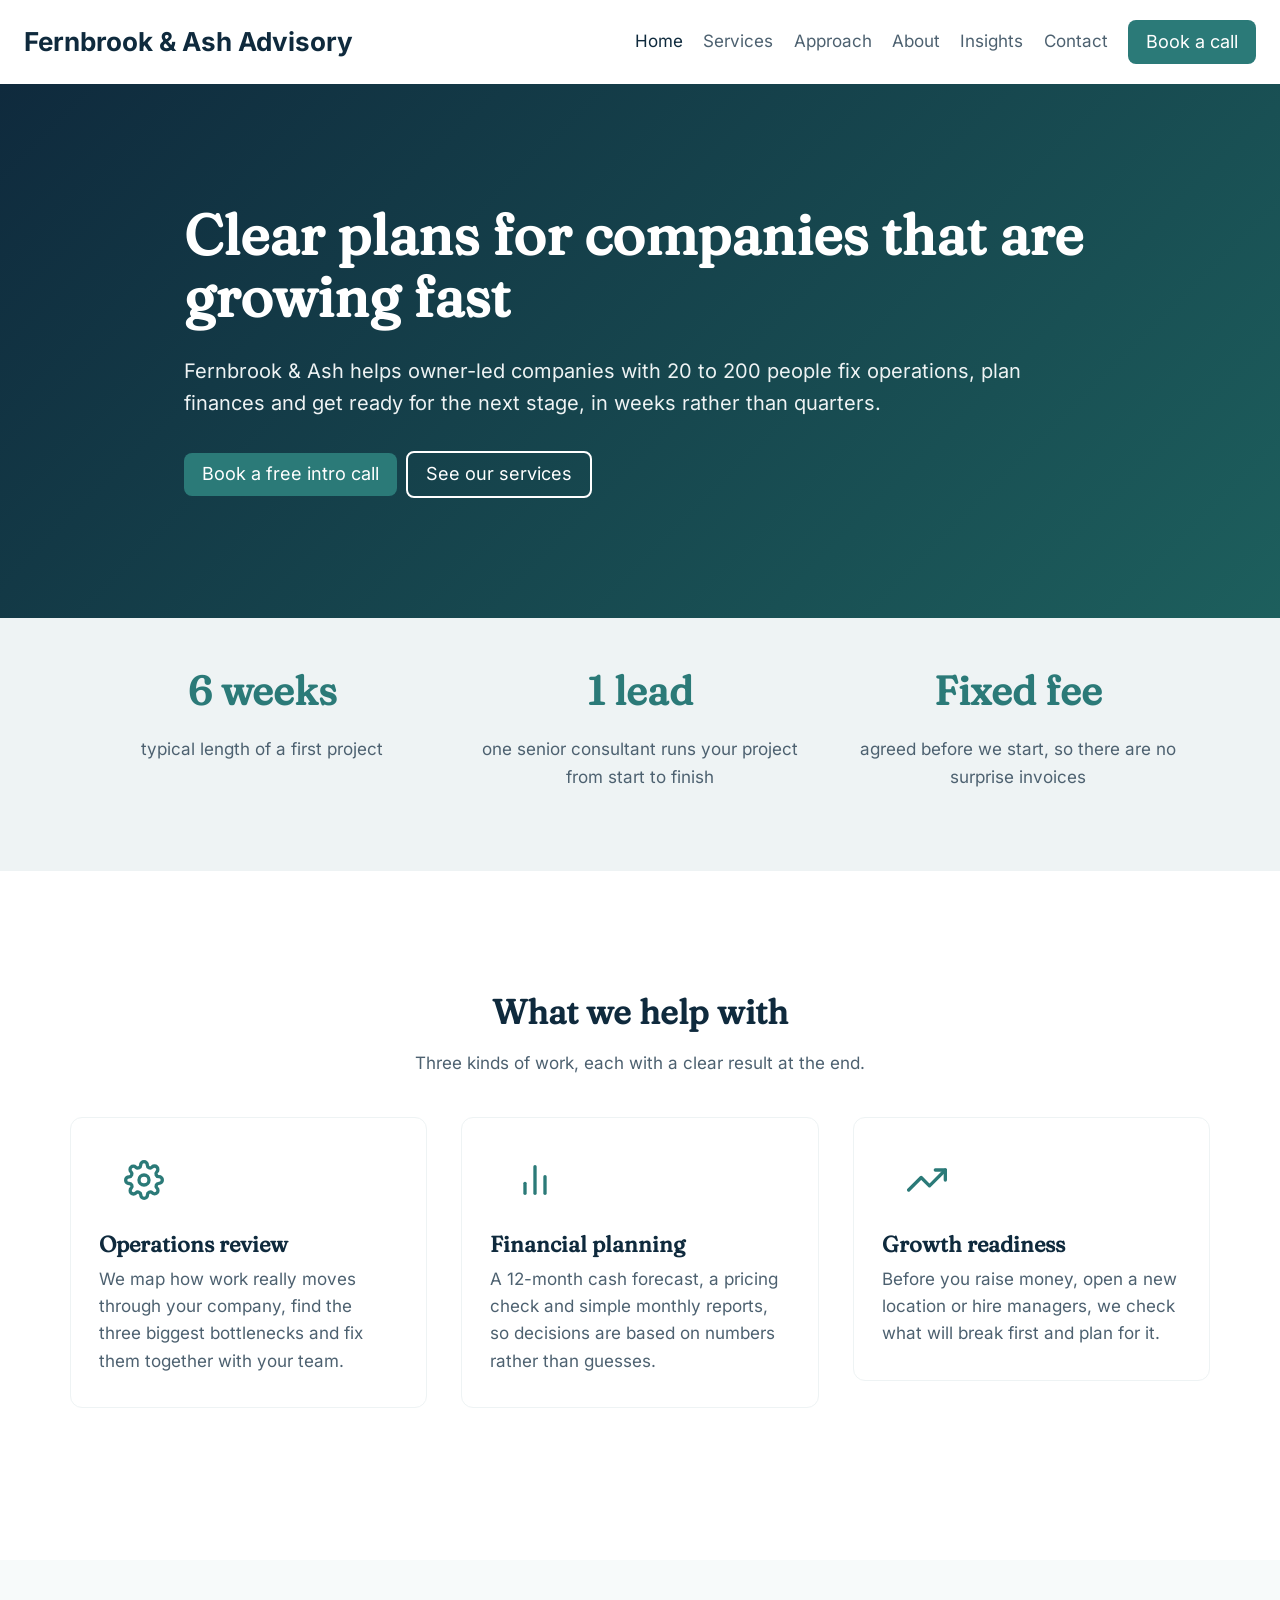
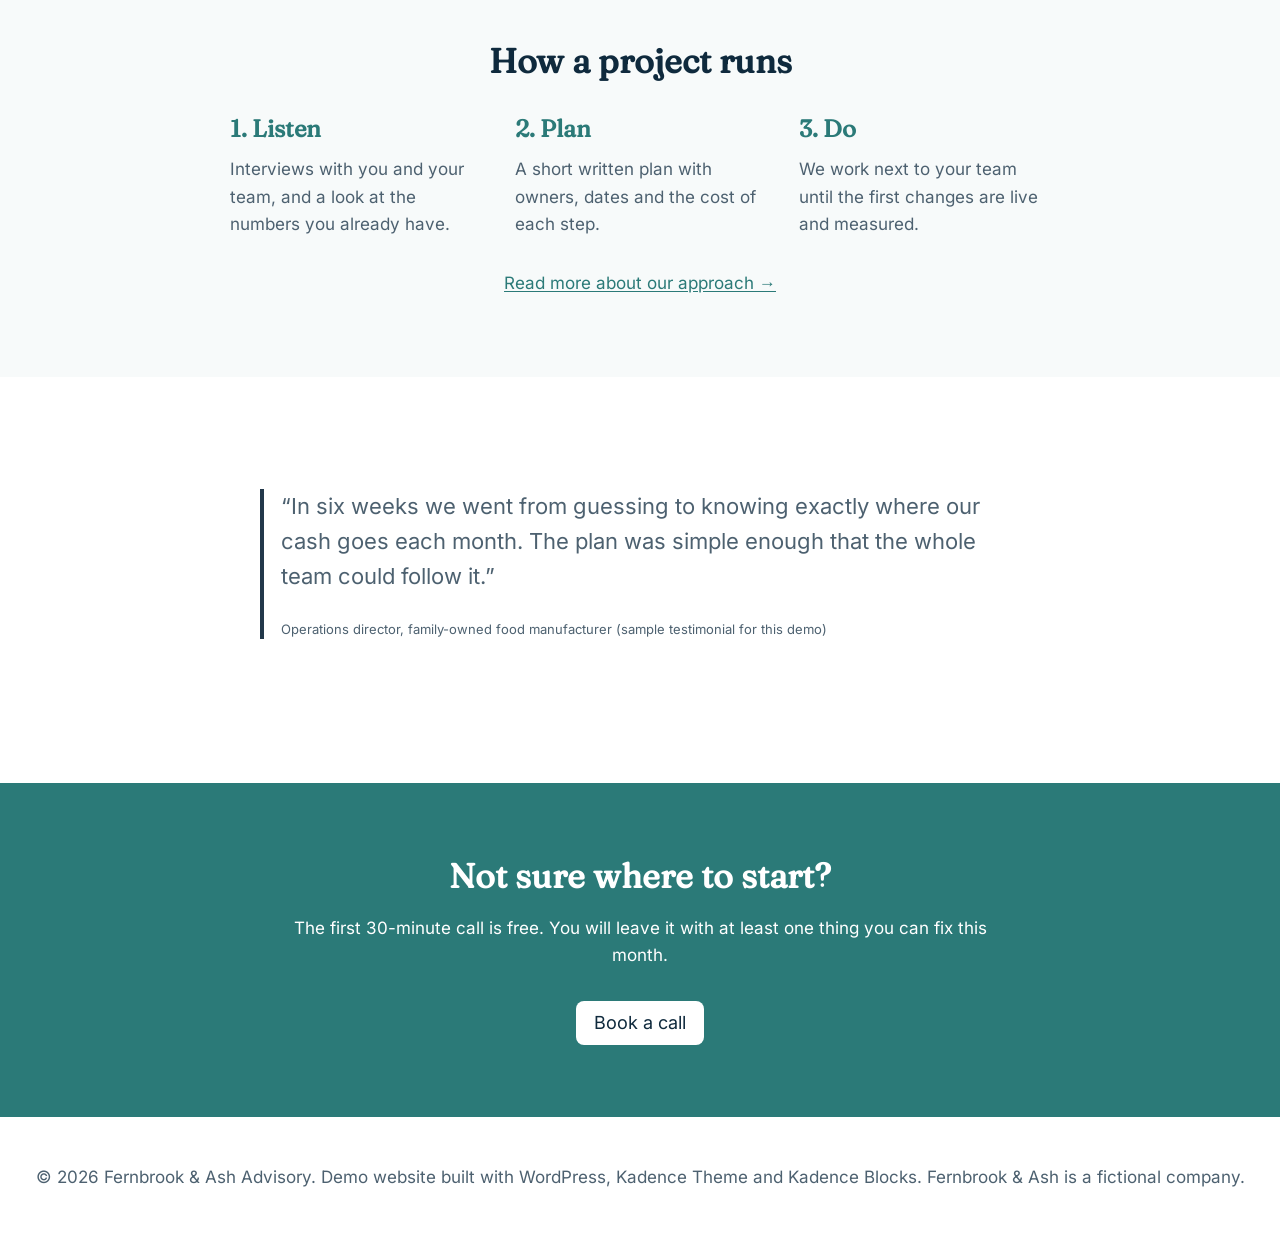
==== commit c27c2cb0: "Update static copy: tablet header, palette colours, contrast, form notice" ====
--- a/index.html
+++ b/index.html
@@ -5,12 +5,8 @@
 	<meta name="viewport" content="width=device-width, initial-scale=1, minimum-scale=1">
 	<title>Fernbrook &amp; Ash Advisory &#8211; Management consulting for growing companies</title>
 <meta name='robots' content='max-image-preview:large' />
-<link rel="alternate" type="application/rss+xml" title="Fernbrook &amp; Ash Advisory &raquo; Feed" href="/feed/" />
-<link rel="alternate" type="application/rss+xml" title="Fernbrook &amp; Ash Advisory &raquo; Comments Feed" href="/comments/feed/" />
 			<script>document.documentElement.classList.remove( 'no-js' );</script>
-			<link rel="alternate" title="oEmbed (JSON)" type="application/json+oembed" href="/wp-json/oembed/1.0/embed?url=http%3A%2F%2F127.0.0.1%3A8089%2F" />
-<link rel="alternate" title="oEmbed (XML)" type="text/xml+oembed" href="/wp-json/oembed/1.0/embed?url=http%3A%2F%2F127.0.0.1%3A8089%2F&#038;format=xml" />
-<style id="wp-img-auto-sizes-contain-inline-css">
+			<style id="wp-img-auto-sizes-contain-inline-css">
 img:is([sizes=auto i],[sizes^="auto," i]){contain-intrinsic-size:3000px 1500px}
 /*# sourceURL=wp-img-auto-sizes-contain-inline-css */
 </style>
@@ -55,7 +51,7 @@
 </style>
 
 <style id="global-styles-inline-css">
-:root{--wp--preset--aspect-ratio--square: 1;--wp--preset--aspect-ratio--4-3: 4/3;--wp--preset--aspect-ratio--3-4: 3/4;--wp--preset--aspect-ratio--3-2: 3/2;--wp--preset--aspect-ratio--2-3: 2/3;--wp--preset--aspect-ratio--16-9: 16/9;--wp--preset--aspect-ratio--9-16: 9/16;--wp--preset--color--black: #000000;--wp--preset--color--cyan-bluish-gray: #abb8c3;--wp--preset--color--white: #ffffff;--wp--preset--color--pale-pink: #f78da7;--wp--preset--color--vivid-red: #cf2e2e;--wp--preset--color--luminous-vivid-orange: #ff6900;--wp--preset--color--luminous-vivid-amber: #fcb900;--wp--preset--color--light-green-cyan: #7bdcb5;--wp--preset--color--vivid-green-cyan: #00d084;--wp--preset--color--pale-cyan-blue: #8ed1fc;--wp--preset--color--vivid-cyan-blue: #0693e3;--wp--preset--color--vivid-purple: #9b51e0;--wp--preset--color--theme-palette-1: var(--global-palette1);--wp--preset--color--theme-palette-2: var(--global-palette2);--wp--preset--color--theme-palette-3: var(--global-palette3);--wp--preset--color--theme-palette-4: var(--global-palette4);--wp--preset--color--theme-palette-5: var(--global-palette5);--wp--preset--color--theme-palette-6: var(--global-palette6);--wp--preset--color--theme-palette-7: var(--global-palette7);--wp--preset--color--theme-palette-8: var(--global-palette8);--wp--preset--color--theme-palette-9: var(--global-palette9);--wp--preset--color--theme-palette-10: var(--global-palette10);--wp--preset--color--theme-palette-11: var(--global-palette11);--wp--preset--color--theme-palette-12: var(--global-palette12);--wp--preset--color--theme-palette-13: var(--global-palette13);--wp--preset--color--theme-palette-14: var(--global-palette14);--wp--preset--color--theme-palette-15: var(--global-palette15);--wp--preset--color--palette-1: #2b7a78;--wp--preset--color--palette-2: #1d5f5d;--wp--preset--color--palette-3: #0f2a3d;--wp--preset--color--palette-4: #22384a;--wp--preset--color--palette-5: #4d6170;--wp--preset--color--palette-6: #7d8f9b;--wp--preset--color--palette-7: #eef3f4;--wp--preset--color--palette-8: #f7fafa;--wp--preset--color--palette-9: #ffffff;--wp--preset--color--palette-10: #a1676d;--wp--preset--color--palette-11: #13612e;--wp--preset--color--palette-12: #1159af;--wp--preset--color--palette-13: #b82105;--wp--preset--color--palette-14: #f7630c;--wp--preset--color--palette-15: #f5a524;--wp--preset--gradient--vivid-cyan-blue-to-vivid-purple: linear-gradient(135deg,rgb(6,147,227) 0%,rgb(155,81,224) 100%);--wp--preset--gradient--light-green-cyan-to-vivid-green-cyan: linear-gradient(135deg,rgb(122,220,180) 0%,rgb(0,208,130) 100%);--wp--preset--gradient--luminous-vivid-amber-to-luminous-vivid-orange: linear-gradient(135deg,rgb(252,185,0) 0%,rgb(255,105,0) 100%);--wp--preset--gradient--luminous-vivid-orange-to-vivid-red: linear-gradient(135deg,rgb(255,105,0) 0%,rgb(207,46,46) 100%);--wp--preset--gradient--very-light-gray-to-cyan-bluish-gray: linear-gradient(135deg,rgb(238,238,238) 0%,rgb(169,184,195) 100%);--wp--preset--gradient--cool-to-warm-spectrum: linear-gradient(135deg,rgb(74,234,220) 0%,rgb(151,120,209) 20%,rgb(207,42,186) 40%,rgb(238,44,130) 60%,rgb(251,105,98) 80%,rgb(254,248,76) 100%);--wp--preset--gradient--blush-light-purple: linear-gradient(135deg,rgb(255,206,236) 0%,rgb(152,150,240) 100%);--wp--preset--gradient--blush-bordeaux: linear-gradient(135deg,rgb(254,205,165) 0%,rgb(254,45,45) 50%,rgb(107,0,62) 100%);--wp--preset--gradient--luminous-dusk: linear-gradient(135deg,rgb(255,203,112) 0%,rgb(199,81,192) 50%,rgb(65,88,208) 100%);--wp--preset--gradient--pale-ocean: linear-gradient(135deg,rgb(255,245,203) 0%,rgb(182,227,212) 50%,rgb(51,167,181) 100%);--wp--preset--gradient--electric-grass: linear-gradient(135deg,rgb(202,248,128) 0%,rgb(113,206,126) 100%);--wp--preset--gradient--midnight: linear-gradient(135deg,rgb(2,3,129) 0%,rgb(40,116,252) 100%);--wp--preset--font-size--small: var(--global-font-size-small);--wp--preset--font-size--medium: var(--global-font-size-medium);--wp--preset--font-size--large: var(--global-font-size-large);--wp--preset--font-size--x-large: 42px;--wp--preset--font-size--larger: var(--global-font-size-larger);--wp--preset--font-size--xxlarge: var(--global-font-size-xxlarge);--wp--preset--spacing--20: 0.44rem;--wp--preset--spacing--30: 0.67rem;--wp--preset--spacing--40: 1rem;--wp--preset--spacing--50: 1.5rem;--wp--preset--spacing--60: 2.25rem;--wp--preset--spacing--70: 3.38rem;--wp--preset--spacing--80: 5.06rem;--wp--preset--shadow--natural: 6px 6px 9px rgba(0, 0, 0, 0.2);--wp--preset--shadow--deep: 12px 12px 50px rgba(0, 0, 0, 0.4);--wp--preset--shadow--sharp: 6px 6px 0px rgba(0, 0, 0, 0.2);--wp--preset--shadow--outlined: 6px 6px 0px -3px rgb(255, 255, 255), 6px 6px rgb(0, 0, 0);--wp--preset--shadow--crisp: 6px 6px 0px rgb(0, 0, 0);}.wp-block-button{--wp--preset--dimension--25: 25%;--wp--preset--dimension--50: 50%;--wp--preset--dimension--75: 75%;--wp--preset--dimension--100: 100%;}:root { --wp--style--global--content-size: var(--global-calc-content-width);--wp--style--global--wide-size: var(--global-calc-wide-content-width); }:where(body) { margin: 0; }:where(.is-layout-flex){gap: 0.5em;}:where(.is-layout-grid){gap: 0.5em;}body .is-layout-flex{display: flex;}.is-layout-flex{flex-wrap: wrap;align-items: center;}.is-layout-flex > :is(*, div){margin: 0;}body .is-layout-grid{display: grid;}.is-layout-grid > :is(*, div){margin: 0;}body{padding-top: 0px;padding-right: 0px;padding-bottom: 0px;padding-left: 0px;}:root :where(.wp-element-button, .wp-block-button__link){font-style: inherit;font-weight: inherit;letter-spacing: inherit;text-transform: inherit;}.has-black-color{color: var(--wp--preset--color--black) !important;}.has-cyan-bluish-gray-color{color: var(--wp--preset--color--cyan-bluish-gray) !important;}.has-white-color{color: var(--wp--preset--color--white) !important;}.has-pale-pink-color{color: var(--wp--preset--color--pale-pink) !important;}.has-vivid-red-color{color: var(--wp--preset--color--vivid-red) !important;}.has-luminous-vivid-orange-color{color: var(--wp--preset--color--luminous-vivid-orange) !important;}.has-luminous-vivid-amber-color{color: var(--wp--preset--color--luminous-vivid-amber) !important;}.has-light-green-cyan-color{color: var(--wp--preset--color--light-green-cyan) !important;}.has-vivid-green-cyan-color{color: var(--wp--preset--color--vivid-green-cyan) !important;}.has-pale-cyan-blue-color{color: var(--wp--preset--color--pale-cyan-blue) !important;}.has-vivid-cyan-blue-color{color: var(--wp--preset--color--vivid-cyan-blue) !important;}.has-vivid-purple-color{color: var(--wp--preset--color--vivid-purple) !important;}.has-theme-palette-1-color{color: var(--wp--preset--color--theme-palette-1) !important;}.has-theme-palette-2-color{color: var(--wp--preset--color--theme-palette-2) !important;}.has-theme-palette-3-color{color: var(--wp--preset--color--theme-palette-3) !important;}.has-theme-palette-4-color{color: var(--wp--preset--color--theme-palette-4) !important;}.has-theme-palette-5-color{color: var(--wp--preset--color--theme-palette-5) !important;}.has-theme-palette-6-color{color: var(--wp--preset--color--theme-palette-6) !important;}.has-theme-palette-7-color{color: var(--wp--preset--color--theme-palette-7) !important;}.has-theme-palette-8-color{color: var(--wp--preset--color--theme-palette-8) !important;}.has-theme-palette-9-color{color: var(--wp--preset--color--theme-palette-9) !important;}.has-theme-palette-10-color{color: var(--wp--preset--color--theme-palette-10) !important;}.has-theme-palette-11-color{color: var(--wp--preset--color--theme-palette-11) !important;}.has-theme-palette-12-color{color: var(--wp--preset--color--theme-palette-12) !important;}.has-theme-palette-13-color{color: var(--wp--preset--color--theme-palette-13) !important;}.has-theme-palette-14-color{color: var(--wp--preset--color--theme-palette-14) !important;}.has-theme-palette-15-color{color: var(--wp--preset--color--theme-palette-15) !important;}.has-palette-1-color{color: var(--wp--preset--color--palette-1) !important;}.has-palette-2-color{color: var(--wp--preset--color--palette-2) !important;}.has-palette-3-color{color: var(--wp--preset--color--palette-3) !important;}.has-palette-4-color{color: var(--wp--preset--color--palette-4) !important;}.has-palette-5-color{color: var(--wp--preset--color--palette-5) !important;}.has-palette-6-color{color: var(--wp--preset--color--palette-6) !important;}.has-palette-7-color{color: var(--wp--preset--color--palette-7) !important;}.has-palette-8-color{color: var(--wp--preset--color--palette-8) !important;}.has-palette-9-color{color: var(--wp--preset--color--palette-9) !important;}.has-palette-10-color{color: var(--wp--preset--color--palette-10) !important;}.has-palette-11-color{color: var(--wp--preset--color--palette-11) !important;}.has-palette-12-color{color: var(--wp--preset--color--palette-12) !important;}.has-palette-13-color{color: var(--wp--preset--color--palette-13) !important;}.has-palette-14-color{color: var(--wp--preset--color--palette-14) !important;}.has-palette-15-color{color: var(--wp--preset--color--palette-15) !important;}.has-black-background-color{background-color: var(--wp--preset--color--black) !important;}.has-cyan-bluish-gray-background-color{background-color: var(--wp--preset--color--cyan-bluish-gray) !important;}.has-white-background-color{background-color: var(--wp--preset--color--white) !important;}.has-pale-pink-background-color{background-color: var(--wp--preset--color--pale-pink) !important;}.has-vivid-red-background-color{background-color: var(--wp--preset--color--vivid-red) !important;}.has-luminous-vivid-orange-background-color{background-color: var(--wp--preset--color--luminous-vivid-orange) !important;}.has-luminous-vivid-amber-background-color{background-color: var(--wp--preset--color--luminous-vivid-amber) !important;}.has-light-green-cyan-background-color{background-color: var(--wp--preset--color--light-green-cyan) !important;}.has-vivid-green-cyan-background-color{background-color: var(--wp--preset--color--vivid-green-cyan) !important;}.has-pale-cyan-blue-background-color{background-color: var(--wp--preset--color--pale-cyan-blue) !important;}.has-vivid-cyan-blue-background-color{background-color: var(--wp--preset--color--vivid-cyan-blue) !important;}.has-vivid-purple-background-color{background-color: var(--wp--preset--color--vivid-purple) !important;}.has-theme-palette-1-background-color{background-color: var(--wp--preset--color--theme-palette-1) !important;}.has-theme-palette-2-background-color{background-color: var(--wp--preset--color--theme-palette-2) !important;}.has-theme-palette-3-background-color{background-color: var(--wp--preset--color--theme-palette-3) !important;}.has-theme-palette-4-background-color{background-color: var(--wp--preset--color--theme-palette-4) !important;}.has-theme-palette-5-background-color{background-color: var(--wp--preset--color--theme-palette-5) !important;}.has-theme-palette-6-background-color{background-color: var(--wp--preset--color--theme-palette-6) !important;}.has-theme-palette-7-background-color{background-color: var(--wp--preset--color--theme-palette-7) !important;}.has-theme-palette-8-background-color{background-color: var(--wp--preset--color--theme-palette-8) !important;}.has-theme-palette-9-background-color{background-color: var(--wp--preset--color--theme-palette-9) !important;}.has-theme-palette-10-background-color{background-color: var(--wp--preset--color--theme-palette-10) !important;}.has-theme-palette-11-background-color{background-color: var(--wp--preset--color--theme-palette-11) !important;}.has-theme-palette-12-background-color{background-color: var(--wp--preset--color--theme-palette-12) !important;}.has-theme-palette-13-background-color{background-color: var(--wp--preset--color--theme-palette-13) !important;}.has-theme-palette-14-background-color{background-color: var(--wp--preset--color--theme-palette-14) !important;}.has-theme-palette-15-background-color{background-color: var(--wp--preset--color--theme-palette-15) !important;}.has-palette-1-background-color{background-color: var(--wp--preset--color--palette-1) !important;}.has-palette-2-background-color{background-color: var(--wp--preset--color--palette-2) !important;}.has-palette-3-background-color{background-color: var(--wp--preset--color--palette-3) !important;}.has-palette-4-background-color{background-color: var(--wp--preset--color--palette-4) !important;}.has-palette-5-background-color{background-color: var(--wp--preset--color--palette-5) !important;}.has-palette-6-background-color{background-color: var(--wp--preset--color--palette-6) !important;}.has-palette-7-background-color{background-color: var(--wp--preset--color--palette-7) !important;}.has-palette-8-background-color{background-color: var(--wp--preset--color--palette-8) !important;}.has-palette-9-background-color{background-color: var(--wp--preset--color--palette-9) !important;}.has-palette-10-background-color{background-color: var(--wp--preset--color--palette-10) !important;}.has-palette-11-background-color{background-color: var(--wp--preset--color--palette-11) !important;}.has-palette-12-background-color{background-color: var(--wp--preset--color--palette-12) !important;}.has-palette-13-background-color{background-color: var(--wp--preset--color--palette-13) !important;}.has-palette-14-background-color{background-color: var(--wp--preset--color--palette-14) !important;}.has-palette-15-background-color{background-color: var(--wp--preset--color--palette-15) !important;}.has-black-border-color{border-color: var(--wp--preset--color--black) !important;}.has-cyan-bluish-gray-border-color{border-color: var(--wp--preset--color--cyan-bluish-gray) !important;}.has-white-border-color{border-color: var(--wp--preset--color--white) !important;}.has-pale-pink-border-color{border-color: var(--wp--preset--color--pale-pink) !important;}.has-vivid-red-border-color{border-color: var(--wp--preset--color--vivid-red) !important;}.has-luminous-vivid-orange-border-color{border-color: var(--wp--preset--color--luminous-vivid-orange) !important;}.has-luminous-vivid-amber-border-color{border-color: var(--wp--preset--color--luminous-vivid-amber) !important;}.has-light-green-cyan-border-color{border-color: var(--wp--preset--color--light-green-cyan) !important;}.has-vivid-green-cyan-border-color{border-color: var(--wp--preset--color--vivid-green-cyan) !important;}.has-pale-cyan-blue-border-color{border-color: var(--wp--preset--color--pale-cyan-blue) !important;}.has-vivid-cyan-blue-border-color{border-color: var(--wp--preset--color--vivid-cyan-blue) !important;}.has-vivid-purple-border-color{border-color: var(--wp--preset--color--vivid-purple) !important;}.has-theme-palette-1-border-color{border-color: var(--wp--preset--color--theme-palette-1) !important;}.has-theme-palette-2-border-color{border-color: var(--wp--preset--color--theme-palette-2) !important;}.has-theme-palette-3-border-color{border-color: var(--wp--preset--color--theme-palette-3) !important;}.has-theme-palette-4-border-color{border-color: var(--wp--preset--color--theme-palette-4) !important;}.has-theme-palette-5-border-color{border-color: var(--wp--preset--color--theme-palette-5) !important;}.has-theme-palette-6-border-color{border-color: var(--wp--preset--color--theme-palette-6) !important;}.has-theme-palette-7-border-color{border-color: var(--wp--preset--color--theme-palette-7) !important;}.has-theme-palette-8-border-color{border-color: var(--wp--preset--color--theme-palette-8) !important;}.has-theme-palette-9-border-color{border-color: var(--wp--preset--color--theme-palette-9) !important;}.has-theme-palette-10-border-color{border-color: var(--wp--preset--color--theme-palette-10) !important;}.has-theme-palette-11-border-color{border-color: var(--wp--preset--color--theme-palette-11) !important;}.has-theme-palette-12-border-color{border-color: var(--wp--preset--color--theme-palette-12) !important;}.has-theme-palette-13-border-color{border-color: var(--wp--preset--color--theme-palette-13) !important;}.has-theme-palette-14-border-color{border-color: var(--wp--preset--color--theme-palette-14) !important;}.has-theme-palette-15-border-color{border-color: var(--wp--preset--color--theme-palette-15) !important;}.has-palette-1-border-color{border-color: var(--wp--preset--color--palette-1) !important;}.has-palette-2-border-color{border-color: var(--wp--preset--color--palette-2) !important;}.has-palette-3-border-color{border-color: var(--wp--preset--color--palette-3) !important;}.has-palette-4-border-color{border-color: var(--wp--preset--color--palette-4) !important;}.has-palette-5-border-color{border-color: var(--wp--preset--color--palette-5) !important;}.has-palette-6-border-color{border-color: var(--wp--preset--color--palette-6) !important;}.has-palette-7-border-color{border-color: var(--wp--preset--color--palette-7) !important;}.has-palette-8-border-color{border-color: var(--wp--preset--color--palette-8) !important;}.has-palette-9-border-color{border-color: var(--wp--preset--color--palette-9) !important;}.has-palette-10-border-color{border-color: var(--wp--preset--color--palette-10) !important;}.has-palette-11-border-color{border-color: var(--wp--preset--color--palette-11) !important;}.has-palette-12-border-color{border-color: var(--wp--preset--color--palette-12) !important;}.has-palette-13-border-color{border-color: var(--wp--preset--color--palette-13) !important;}.has-palette-14-border-color{border-color: var(--wp--preset--color--palette-14) !important;}.has-palette-15-border-color{border-color: var(--wp--preset--color--palette-15) !important;}.has-vivid-cyan-blue-to-vivid-purple-gradient-background{background: var(--wp--preset--gradient--vivid-cyan-blue-to-vivid-purple) !important;}.has-light-green-cyan-to-vivid-green-cyan-gradient-background{background: var(--wp--preset--gradient--light-green-cyan-to-vivid-green-cyan) !important;}.has-luminous-vivid-amber-to-luminous-vivid-orange-gradient-background{background: var(--wp--preset--gradient--luminous-vivid-amber-to-luminous-vivid-orange) !important;}.has-luminous-vivid-orange-to-vivid-red-gradient-background{background: var(--wp--preset--gradient--luminous-vivid-orange-to-vivid-red) !important;}.has-very-light-gray-to-cyan-bluish-gray-gradient-background{background: var(--wp--preset--gradient--very-light-gray-to-cyan-bluish-gray) !important;}.has-cool-to-warm-spectrum-gradient-background{background: var(--wp--preset--gradient--cool-to-warm-spectrum) !important;}.has-blush-light-purple-gradient-background{background: var(--wp--preset--gradient--blush-light-purple) !important;}.has-blush-bordeaux-gradient-background{background: var(--wp--preset--gradient--blush-bordeaux) !important;}.has-luminous-dusk-gradient-background{background: var(--wp--preset--gradient--luminous-dusk) !important;}.has-pale-ocean-gradient-background{background: var(--wp--preset--gradient--pale-ocean) !important;}.has-electric-grass-gradient-background{background: var(--wp--preset--gradient--electric-grass) !important;}.has-midnight-gradient-background{background: var(--wp--preset--gradient--midnight) !important;}.has-small-font-size{font-size: var(--wp--preset--font-size--small) !important;}.has-medium-font-size{font-size: var(--wp--preset--font-size--medium) !important;}.has-large-font-size{font-size: var(--wp--preset--font-size--large) !important;}.has-x-large-font-size{font-size: var(--wp--preset--font-size--x-large) !important;}.has-larger-font-size{font-size: var(--wp--preset--font-size--larger) !important;}.has-xxlarge-font-size{font-size: var(--wp--preset--font-size--xxlarge) !important;}
+:root{--wp--preset--aspect-ratio--square: 1;--wp--preset--aspect-ratio--4-3: 4/3;--wp--preset--aspect-ratio--3-4: 3/4;--wp--preset--aspect-ratio--3-2: 3/2;--wp--preset--aspect-ratio--2-3: 2/3;--wp--preset--aspect-ratio--16-9: 16/9;--wp--preset--aspect-ratio--9-16: 9/16;--wp--preset--color--black: #000000;--wp--preset--color--cyan-bluish-gray: #abb8c3;--wp--preset--color--white: #ffffff;--wp--preset--color--pale-pink: #f78da7;--wp--preset--color--vivid-red: #cf2e2e;--wp--preset--color--luminous-vivid-orange: #ff6900;--wp--preset--color--luminous-vivid-amber: #fcb900;--wp--preset--color--light-green-cyan: #7bdcb5;--wp--preset--color--vivid-green-cyan: #00d084;--wp--preset--color--pale-cyan-blue: #8ed1fc;--wp--preset--color--vivid-cyan-blue: #0693e3;--wp--preset--color--vivid-purple: #9b51e0;--wp--preset--color--theme-palette-1: var(--global-palette1);--wp--preset--color--theme-palette-2: var(--global-palette2);--wp--preset--color--theme-palette-3: var(--global-palette3);--wp--preset--color--theme-palette-4: var(--global-palette4);--wp--preset--color--theme-palette-5: var(--global-palette5);--wp--preset--color--theme-palette-6: var(--global-palette6);--wp--preset--color--theme-palette-7: var(--global-palette7);--wp--preset--color--theme-palette-8: var(--global-palette8);--wp--preset--color--theme-palette-9: var(--global-palette9);--wp--preset--color--theme-palette-10: var(--global-palette10);--wp--preset--color--theme-palette-11: var(--global-palette11);--wp--preset--color--theme-palette-12: var(--global-palette12);--wp--preset--color--theme-palette-13: var(--global-palette13);--wp--preset--color--theme-palette-14: var(--global-palette14);--wp--preset--color--theme-palette-15: var(--global-palette15);--wp--preset--color--palette-1: #2b7a78;--wp--preset--color--palette-2: #1d5f5d;--wp--preset--color--palette-3: #0f2a3d;--wp--preset--color--palette-4: #22384a;--wp--preset--color--palette-5: #4d6170;--wp--preset--color--palette-6: #5f717d;--wp--preset--color--palette-7: #eef3f4;--wp--preset--color--palette-8: #f7fafa;--wp--preset--color--palette-9: #ffffff;--wp--preset--color--palette-10: #a1676d;--wp--preset--color--palette-11: #13612e;--wp--preset--color--palette-12: #1159af;--wp--preset--color--palette-13: #b82105;--wp--preset--color--palette-14: #f7630c;--wp--preset--color--palette-15: #f5a524;--wp--preset--gradient--vivid-cyan-blue-to-vivid-purple: linear-gradient(135deg,rgb(6,147,227) 0%,rgb(155,81,224) 100%);--wp--preset--gradient--light-green-cyan-to-vivid-green-cyan: linear-gradient(135deg,rgb(122,220,180) 0%,rgb(0,208,130) 100%);--wp--preset--gradient--luminous-vivid-amber-to-luminous-vivid-orange: linear-gradient(135deg,rgb(252,185,0) 0%,rgb(255,105,0) 100%);--wp--preset--gradient--luminous-vivid-orange-to-vivid-red: linear-gradient(135deg,rgb(255,105,0) 0%,rgb(207,46,46) 100%);--wp--preset--gradient--very-light-gray-to-cyan-bluish-gray: linear-gradient(135deg,rgb(238,238,238) 0%,rgb(169,184,195) 100%);--wp--preset--gradient--cool-to-warm-spectrum: linear-gradient(135deg,rgb(74,234,220) 0%,rgb(151,120,209) 20%,rgb(207,42,186) 40%,rgb(238,44,130) 60%,rgb(251,105,98) 80%,rgb(254,248,76) 100%);--wp--preset--gradient--blush-light-purple: linear-gradient(135deg,rgb(255,206,236) 0%,rgb(152,150,240) 100%);--wp--preset--gradient--blush-bordeaux: linear-gradient(135deg,rgb(254,205,165) 0%,rgb(254,45,45) 50%,rgb(107,0,62) 100%);--wp--preset--gradient--luminous-dusk: linear-gradient(135deg,rgb(255,203,112) 0%,rgb(199,81,192) 50%,rgb(65,88,208) 100%);--wp--preset--gradient--pale-ocean: linear-gradient(135deg,rgb(255,245,203) 0%,rgb(182,227,212) 50%,rgb(51,167,181) 100%);--wp--preset--gradient--electric-grass: linear-gradient(135deg,rgb(202,248,128) 0%,rgb(113,206,126) 100%);--wp--preset--gradient--midnight: linear-gradient(135deg,rgb(2,3,129) 0%,rgb(40,116,252) 100%);--wp--preset--font-size--small: var(--global-font-size-small);--wp--preset--font-size--medium: var(--global-font-size-medium);--wp--preset--font-size--large: var(--global-font-size-large);--wp--preset--font-size--x-large: 42px;--wp--preset--font-size--larger: var(--global-font-size-larger);--wp--preset--font-size--xxlarge: var(--global-font-size-xxlarge);--wp--preset--spacing--20: 0.44rem;--wp--preset--spacing--30: 0.67rem;--wp--preset--spacing--40: 1rem;--wp--preset--spacing--50: 1.5rem;--wp--preset--spacing--60: 2.25rem;--wp--preset--spacing--70: 3.38rem;--wp--preset--spacing--80: 5.06rem;--wp--preset--shadow--natural: 6px 6px 9px rgba(0, 0, 0, 0.2);--wp--preset--shadow--deep: 12px 12px 50px rgba(0, 0, 0, 0.4);--wp--preset--shadow--sharp: 6px 6px 0px rgba(0, 0, 0, 0.2);--wp--preset--shadow--outlined: 6px 6px 0px -3px rgb(255, 255, 255), 6px 6px rgb(0, 0, 0);--wp--preset--shadow--crisp: 6px 6px 0px rgb(0, 0, 0);}.wp-block-button{--wp--preset--dimension--25: 25%;--wp--preset--dimension--50: 50%;--wp--preset--dimension--75: 75%;--wp--preset--dimension--100: 100%;}:root { --wp--style--global--content-size: var(--global-calc-content-width);--wp--style--global--wide-size: var(--global-calc-wide-content-width); }:where(body) { margin: 0; }:where(.is-layout-flex){gap: 0.5em;}:where(.is-layout-grid){gap: 0.5em;}body .is-layout-flex{display: flex;}.is-layout-flex{flex-wrap: wrap;align-items: center;}.is-layout-flex > :is(*, div){margin: 0;}body .is-layout-grid{display: grid;}.is-layout-grid > :is(*, div){margin: 0;}body{padding-top: 0px;padding-right: 0px;padding-bottom: 0px;padding-left: 0px;}:root :where(.wp-element-button, .wp-block-button__link){font-style: inherit;font-weight: inherit;letter-spacing: inherit;text-transform: inherit;}.has-black-color{color: var(--wp--preset--color--black) !important;}.has-cyan-bluish-gray-color{color: var(--wp--preset--color--cyan-bluish-gray) !important;}.has-white-color{color: var(--wp--preset--color--white) !important;}.has-pale-pink-color{color: var(--wp--preset--color--pale-pink) !important;}.has-vivid-red-color{color: var(--wp--preset--color--vivid-red) !important;}.has-luminous-vivid-orange-color{color: var(--wp--preset--color--luminous-vivid-orange) !important;}.has-luminous-vivid-amber-color{color: var(--wp--preset--color--luminous-vivid-amber) !important;}.has-light-green-cyan-color{color: var(--wp--preset--color--light-green-cyan) !important;}.has-vivid-green-cyan-color{color: var(--wp--preset--color--vivid-green-cyan) !important;}.has-pale-cyan-blue-color{color: var(--wp--preset--color--pale-cyan-blue) !important;}.has-vivid-cyan-blue-color{color: var(--wp--preset--color--vivid-cyan-blue) !important;}.has-vivid-purple-color{color: var(--wp--preset--color--vivid-purple) !important;}.has-theme-palette-1-color{color: var(--wp--preset--color--theme-palette-1) !important;}.has-theme-palette-2-color{color: var(--wp--preset--color--theme-palette-2) !important;}.has-theme-palette-3-color{color: var(--wp--preset--color--theme-palette-3) !important;}.has-theme-palette-4-color{color: var(--wp--preset--color--theme-palette-4) !important;}.has-theme-palette-5-color{color: var(--wp--preset--color--theme-palette-5) !important;}.has-theme-palette-6-color{color: var(--wp--preset--color--theme-palette-6) !important;}.has-theme-palette-7-color{color: var(--wp--preset--color--theme-palette-7) !important;}.has-theme-palette-8-color{color: var(--wp--preset--color--theme-palette-8) !important;}.has-theme-palette-9-color{color: var(--wp--preset--color--theme-palette-9) !important;}.has-theme-palette-10-color{color: var(--wp--preset--color--theme-palette-10) !important;}.has-theme-palette-11-color{color: var(--wp--preset--color--theme-palette-11) !important;}.has-theme-palette-12-color{color: var(--wp--preset--color--theme-palette-12) !important;}.has-theme-palette-13-color{color: var(--wp--preset--color--theme-palette-13) !important;}.has-theme-palette-14-color{color: var(--wp--preset--color--theme-palette-14) !important;}.has-theme-palette-15-color{color: var(--wp--preset--color--theme-palette-15) !important;}.has-palette-1-color{color: var(--wp--preset--color--palette-1) !important;}.has-palette-2-color{color: var(--wp--preset--color--palette-2) !important;}.has-palette-3-color{color: var(--wp--preset--color--palette-3) !important;}.has-palette-4-color{color: var(--wp--preset--color--palette-4) !important;}.has-palette-5-color{color: var(--wp--preset--color--palette-5) !important;}.has-palette-6-color{color: var(--wp--preset--color--palette-6) !important;}.has-palette-7-color{color: var(--wp--preset--color--palette-7) !important;}.has-palette-8-color{color: var(--wp--preset--color--palette-8) !important;}.has-palette-9-color{color: var(--wp--preset--color--palette-9) !important;}.has-palette-10-color{color: var(--wp--preset--color--palette-10) !important;}.has-palette-11-color{color: var(--wp--preset--color--palette-11) !important;}.has-palette-12-color{color: var(--wp--preset--color--palette-12) !important;}.has-palette-13-color{color: var(--wp--preset--color--palette-13) !important;}.has-palette-14-color{color: var(--wp--preset--color--palette-14) !important;}.has-palette-15-color{color: var(--wp--preset--color--palette-15) !important;}.has-black-background-color{background-color: var(--wp--preset--color--black) !important;}.has-cyan-bluish-gray-background-color{background-color: var(--wp--preset--color--cyan-bluish-gray) !important;}.has-white-background-color{background-color: var(--wp--preset--color--white) !important;}.has-pale-pink-background-color{background-color: var(--wp--preset--color--pale-pink) !important;}.has-vivid-red-background-color{background-color: var(--wp--preset--color--vivid-red) !important;}.has-luminous-vivid-orange-background-color{background-color: var(--wp--preset--color--luminous-vivid-orange) !important;}.has-luminous-vivid-amber-background-color{background-color: var(--wp--preset--color--luminous-vivid-amber) !important;}.has-light-green-cyan-background-color{background-color: var(--wp--preset--color--light-green-cyan) !important;}.has-vivid-green-cyan-background-color{background-color: var(--wp--preset--color--vivid-green-cyan) !important;}.has-pale-cyan-blue-background-color{background-color: var(--wp--preset--color--pale-cyan-blue) !important;}.has-vivid-cyan-blue-background-color{background-color: var(--wp--preset--color--vivid-cyan-blue) !important;}.has-vivid-purple-background-color{background-color: var(--wp--preset--color--vivid-purple) !important;}.has-theme-palette-1-background-color{background-color: var(--wp--preset--color--theme-palette-1) !important;}.has-theme-palette-2-background-color{background-color: var(--wp--preset--color--theme-palette-2) !important;}.has-theme-palette-3-background-color{background-color: var(--wp--preset--color--theme-palette-3) !important;}.has-theme-palette-4-background-color{background-color: var(--wp--preset--color--theme-palette-4) !important;}.has-theme-palette-5-background-color{background-color: var(--wp--preset--color--theme-palette-5) !important;}.has-theme-palette-6-background-color{background-color: var(--wp--preset--color--theme-palette-6) !important;}.has-theme-palette-7-background-color{background-color: var(--wp--preset--color--theme-palette-7) !important;}.has-theme-palette-8-background-color{background-color: var(--wp--preset--color--theme-palette-8) !important;}.has-theme-palette-9-background-color{background-color: var(--wp--preset--color--theme-palette-9) !important;}.has-theme-palette-10-background-color{background-color: var(--wp--preset--color--theme-palette-10) !important;}.has-theme-palette-11-background-color{background-color: var(--wp--preset--color--theme-palette-11) !important;}.has-theme-palette-12-background-color{background-color: var(--wp--preset--color--theme-palette-12) !important;}.has-theme-palette-13-background-color{background-color: var(--wp--preset--color--theme-palette-13) !important;}.has-theme-palette-14-background-color{background-color: var(--wp--preset--color--theme-palette-14) !important;}.has-theme-palette-15-background-color{background-color: var(--wp--preset--color--theme-palette-15) !important;}.has-palette-1-background-color{background-color: var(--wp--preset--color--palette-1) !important;}.has-palette-2-background-color{background-color: var(--wp--preset--color--palette-2) !important;}.has-palette-3-background-color{background-color: var(--wp--preset--color--palette-3) !important;}.has-palette-4-background-color{background-color: var(--wp--preset--color--palette-4) !important;}.has-palette-5-background-color{background-color: var(--wp--preset--color--palette-5) !important;}.has-palette-6-background-color{background-color: var(--wp--preset--color--palette-6) !important;}.has-palette-7-background-color{background-color: var(--wp--preset--color--palette-7) !important;}.has-palette-8-background-color{background-color: var(--wp--preset--color--palette-8) !important;}.has-palette-9-background-color{background-color: var(--wp--preset--color--palette-9) !important;}.has-palette-10-background-color{background-color: var(--wp--preset--color--palette-10) !important;}.has-palette-11-background-color{background-color: var(--wp--preset--color--palette-11) !important;}.has-palette-12-background-color{background-color: var(--wp--preset--color--palette-12) !important;}.has-palette-13-background-color{background-color: var(--wp--preset--color--palette-13) !important;}.has-palette-14-background-color{background-color: var(--wp--preset--color--palette-14) !important;}.has-palette-15-background-color{background-color: var(--wp--preset--color--palette-15) !important;}.has-black-border-color{border-color: var(--wp--preset--color--black) !important;}.has-cyan-bluish-gray-border-color{border-color: var(--wp--preset--color--cyan-bluish-gray) !important;}.has-white-border-color{border-color: var(--wp--preset--color--white) !important;}.has-pale-pink-border-color{border-color: var(--wp--preset--color--pale-pink) !important;}.has-vivid-red-border-color{border-color: var(--wp--preset--color--vivid-red) !important;}.has-luminous-vivid-orange-border-color{border-color: var(--wp--preset--color--luminous-vivid-orange) !important;}.has-luminous-vivid-amber-border-color{border-color: var(--wp--preset--color--luminous-vivid-amber) !important;}.has-light-green-cyan-border-color{border-color: var(--wp--preset--color--light-green-cyan) !important;}.has-vivid-green-cyan-border-color{border-color: var(--wp--preset--color--vivid-green-cyan) !important;}.has-pale-cyan-blue-border-color{border-color: var(--wp--preset--color--pale-cyan-blue) !important;}.has-vivid-cyan-blue-border-color{border-color: var(--wp--preset--color--vivid-cyan-blue) !important;}.has-vivid-purple-border-color{border-color: var(--wp--preset--color--vivid-purple) !important;}.has-theme-palette-1-border-color{border-color: var(--wp--preset--color--theme-palette-1) !important;}.has-theme-palette-2-border-color{border-color: var(--wp--preset--color--theme-palette-2) !important;}.has-theme-palette-3-border-color{border-color: var(--wp--preset--color--theme-palette-3) !important;}.has-theme-palette-4-border-color{border-color: var(--wp--preset--color--theme-palette-4) !important;}.has-theme-palette-5-border-color{border-color: var(--wp--preset--color--theme-palette-5) !important;}.has-theme-palette-6-border-color{border-color: var(--wp--preset--color--theme-palette-6) !important;}.has-theme-palette-7-border-color{border-color: var(--wp--preset--color--theme-palette-7) !important;}.has-theme-palette-8-border-color{border-color: var(--wp--preset--color--theme-palette-8) !important;}.has-theme-palette-9-border-color{border-color: var(--wp--preset--color--theme-palette-9) !important;}.has-theme-palette-10-border-color{border-color: var(--wp--preset--color--theme-palette-10) !important;}.has-theme-palette-11-border-color{border-color: var(--wp--preset--color--theme-palette-11) !important;}.has-theme-palette-12-border-color{border-color: var(--wp--preset--color--theme-palette-12) !important;}.has-theme-palette-13-border-color{border-color: var(--wp--preset--color--theme-palette-13) !important;}.has-theme-palette-14-border-color{border-color: var(--wp--preset--color--theme-palette-14) !important;}.has-theme-palette-15-border-color{border-color: var(--wp--preset--color--theme-palette-15) !important;}.has-palette-1-border-color{border-color: var(--wp--preset--color--palette-1) !important;}.has-palette-2-border-color{border-color: var(--wp--preset--color--palette-2) !important;}.has-palette-3-border-color{border-color: var(--wp--preset--color--palette-3) !important;}.has-palette-4-border-color{border-color: var(--wp--preset--color--palette-4) !important;}.has-palette-5-border-color{border-color: var(--wp--preset--color--palette-5) !important;}.has-palette-6-border-color{border-color: var(--wp--preset--color--palette-6) !important;}.has-palette-7-border-color{border-color: var(--wp--preset--color--palette-7) !important;}.has-palette-8-border-color{border-color: var(--wp--preset--color--palette-8) !important;}.has-palette-9-border-color{border-color: var(--wp--preset--color--palette-9) !important;}.has-palette-10-border-color{border-color: var(--wp--preset--color--palette-10) !important;}.has-palette-11-border-color{border-color: var(--wp--preset--color--palette-11) !important;}.has-palette-12-border-color{border-color: var(--wp--preset--color--palette-12) !important;}.has-palette-13-border-color{border-color: var(--wp--preset--color--palette-13) !important;}.has-palette-14-border-color{border-color: var(--wp--preset--color--palette-14) !important;}.has-palette-15-border-color{border-color: var(--wp--preset--color--palette-15) !important;}.has-vivid-cyan-blue-to-vivid-purple-gradient-background{background: var(--wp--preset--gradient--vivid-cyan-blue-to-vivid-purple) !important;}.has-light-green-cyan-to-vivid-green-cyan-gradient-background{background: var(--wp--preset--gradient--light-green-cyan-to-vivid-green-cyan) !important;}.has-luminous-vivid-amber-to-luminous-vivid-orange-gradient-background{background: var(--wp--preset--gradient--luminous-vivid-amber-to-luminous-vivid-orange) !important;}.has-luminous-vivid-orange-to-vivid-red-gradient-background{background: var(--wp--preset--gradient--luminous-vivid-orange-to-vivid-red) !important;}.has-very-light-gray-to-cyan-bluish-gray-gradient-background{background: var(--wp--preset--gradient--very-light-gray-to-cyan-bluish-gray) !important;}.has-cool-to-warm-spectrum-gradient-background{background: var(--wp--preset--gradient--cool-to-warm-spectrum) !important;}.has-blush-light-purple-gradient-background{background: var(--wp--preset--gradient--blush-light-purple) !important;}.has-blush-bordeaux-gradient-background{background: var(--wp--preset--gradient--blush-bordeaux) !important;}.has-luminous-dusk-gradient-background{background: var(--wp--preset--gradient--luminous-dusk) !important;}.has-pale-ocean-gradient-background{background: var(--wp--preset--gradient--pale-ocean) !important;}.has-electric-grass-gradient-background{background: var(--wp--preset--gradient--electric-grass) !important;}.has-midnight-gradient-background{background: var(--wp--preset--gradient--midnight) !important;}.has-small-font-size{font-size: var(--wp--preset--font-size--small) !important;}.has-medium-font-size{font-size: var(--wp--preset--font-size--medium) !important;}.has-large-font-size{font-size: var(--wp--preset--font-size--large) !important;}.has-x-large-font-size{font-size: var(--wp--preset--font-size--x-large) !important;}.has-larger-font-size{font-size: var(--wp--preset--font-size--larger) !important;}.has-xxlarge-font-size{font-size: var(--wp--preset--font-size--xxlarge) !important;}
 :where(.wp-block-columns.is-layout-flex){gap: 2em;}:where(.wp-block-columns.is-layout-grid){gap: 2em;}
 /*# sourceURL=global-styles-inline-css */
 </style>
@@ -63,7 +59,7 @@
 <link rel='stylesheet' id='kadence-global-css' href='wp-content/themes/kadence/assets/css/global.min.css' media='all' />
 <style id="kadence-global-inline-css">
 /* Kadence Base CSS */
-:root{--global-palette1:#2b7a78;--global-palette2:#1d5f5d;--global-palette3:#0f2a3d;--global-palette4:#22384a;--global-palette5:#4d6170;--global-palette6:#7d8f9b;--global-palette7:#eef3f4;--global-palette8:#f7fafa;--global-palette9:#ffffff;--global-palette10:oklch(from var(--global-palette1) calc(l + 0.10 * (1 - l)) calc(c * 1.00) calc(h + 180) / 100%);--global-palette11:#13612e;--global-palette12:#1159af;--global-palette13:#b82105;--global-palette14:#f7630c;--global-palette15:#f5a524;--global-palette9rgb:255, 255, 255;--global-palette-highlight:var(--global-palette1);--global-palette-highlight-alt:var(--global-palette2);--global-palette-highlight-alt2:var(--global-palette9);--global-palette-btn-bg:var(--global-palette1);--global-palette-btn-bg-hover:var(--global-palette2);--global-palette-btn:var(--global-palette9);--global-palette-btn-hover:var(--global-palette9);--global-palette-btn-sec-bg:var(--global-palette7);--global-palette-btn-sec-bg-hover:var(--global-palette2);--global-palette-btn-sec:var(--global-palette3);--global-palette-btn-sec-hover:var(--global-palette9);--global-body-font-family:Inter, var(--global-fallback-font);--global-heading-font-family:Fraunces, var(--global-fallback-font);--global-primary-nav-font-family:inherit;--global-fallback-font:sans-serif;--global-display-fallback-font:sans-serif;--global-content-width:1290px;--global-content-wide-width:calc(1290px + 230px);--global-content-narrow-width:842px;--global-content-edge-padding:1.5rem;--global-content-boxed-padding:2rem;--global-calc-content-width:calc(1290px - var(--global-content-edge-padding) - var(--global-content-edge-padding) );--wp--style--global--content-size:var(--global-calc-content-width);}.wp-site-blocks{--global-vw:calc( 100vw - ( 0.5 * var(--scrollbar-offset)));}body{background:var(--global-palette8);}body, input, select, optgroup, textarea{font-weight:400;font-size:17px;line-height:1.6;font-family:var(--global-body-font-family);color:var(--global-palette5);}.content-bg, body.content-style-unboxed .site{background:var(--global-palette9);}h1,h2,h3,h4,h5,h6{font-family:var(--global-heading-font-family);}h1{font-weight:600;font-size:44px;line-height:1.25;color:var(--global-palette3);}h2{font-weight:600;font-size:34px;line-height:1.25;color:var(--global-palette3);}h3{font-weight:600;font-size:24px;line-height:1.25;color:var(--global-palette3);}h4{font-weight:600;font-size:20px;line-height:1.25;color:var(--global-palette3);}h5{font-weight:700;font-size:20px;line-height:1.5;color:var(--global-palette4);}h6{font-weight:700;font-size:18px;line-height:1.5;color:var(--global-palette5);}.entry-hero .kadence-breadcrumbs{max-width:1290px;}.site-container, .site-header-row-layout-contained, .site-footer-row-layout-contained, .entry-hero-layout-contained, .comments-area, .alignfull > .wp-block-cover__inner-container, .alignwide > .wp-block-cover__inner-container{max-width:var(--global-content-width);}.content-width-narrow .content-container.site-container, .content-width-narrow .hero-container.site-container{max-width:var(--global-content-narrow-width);}@media all and (min-width: 1520px){.wp-site-blocks .content-container  .alignwide{margin-left:-115px;margin-right:-115px;width:unset;max-width:unset;}}@media all and (min-width: 1102px){.content-width-narrow .wp-site-blocks .content-container .alignwide{margin-left:-130px;margin-right:-130px;width:unset;max-width:unset;}}.content-style-boxed .wp-site-blocks .entry-content .alignwide{margin-left:calc( -1 * var( --global-content-boxed-padding ) );margin-right:calc( -1 * var( --global-content-boxed-padding ) );}.content-area{margin-top:5rem;margin-bottom:5rem;}@media all and (max-width: 1024px){.content-area{margin-top:3rem;margin-bottom:3rem;}}@media all and (max-width: 767px){.content-area{margin-top:2rem;margin-bottom:2rem;}}@media all and (max-width: 1024px){:root{--global-content-boxed-padding:2rem;}}@media all and (max-width: 767px){:root{--global-content-boxed-padding:1.5rem;}}.entry-content-wrap{padding:2rem;}@media all and (max-width: 1024px){.entry-content-wrap{padding:2rem;}}@media all and (max-width: 767px){.entry-content-wrap{padding:1.5rem;}}.entry.single-entry{box-shadow:0px 15px 15px -10px rgba(0,0,0,0.05);}.entry.loop-entry{box-shadow:0px 15px 15px -10px rgba(0,0,0,0.05);}.loop-entry .entry-content-wrap{padding:2rem;}@media all and (max-width: 1024px){.loop-entry .entry-content-wrap{padding:2rem;}}@media all and (max-width: 767px){.loop-entry .entry-content-wrap{padding:1.5rem;}}button, .button, .wp-block-button__link, input[type="button"], input[type="reset"], input[type="submit"], .fl-button, .elementor-button-wrapper .elementor-button, .wc-block-components-checkout-place-order-button, .wc-block-cart__submit{border-radius:8px;box-shadow:0px 0px 0px -7px rgba(0,0,0,0);}button:hover, button:focus, button:active, .button:hover, .button:focus, .button:active, .wp-block-button__link:hover, .wp-block-button__link:focus, .wp-block-button__link:active, input[type="button"]:hover, input[type="button"]:focus, input[type="button"]:active, input[type="reset"]:hover, input[type="reset"]:focus, input[type="reset"]:active, input[type="submit"]:hover, input[type="submit"]:focus, input[type="submit"]:active, .elementor-button-wrapper .elementor-button:hover, .elementor-button-wrapper .elementor-button:focus, .elementor-button-wrapper .elementor-button:active, .wc-block-cart__submit:hover{box-shadow:0px 15px 25px -7px rgba(0,0,0,0.1);}.kb-button.kb-btn-global-outline.kb-btn-global-inherit{padding-top:calc(px - 2px);padding-right:calc(px - 2px);padding-bottom:calc(px - 2px);padding-left:calc(px - 2px);}@media all and (min-width: 1025px){.transparent-header .entry-hero .entry-hero-container-inner{padding-top:84px;}}@media all and (max-width: 1024px){.mobile-transparent-header .entry-hero .entry-hero-container-inner{padding-top:84px;}}@media all and (max-width: 767px){.mobile-transparent-header .entry-hero .entry-hero-container-inner{padding-top:84px;}}.entry-hero.page-hero-section .entry-header{min-height:200px;}
+:root{--global-palette1:#2b7a78;--global-palette2:#1d5f5d;--global-palette3:#0f2a3d;--global-palette4:#22384a;--global-palette5:#4d6170;--global-palette6:#5f717d;--global-palette7:#eef3f4;--global-palette8:#f7fafa;--global-palette9:#ffffff;--global-palette10:oklch(from var(--global-palette1) calc(l + 0.10 * (1 - l)) calc(c * 1.00) calc(h + 180) / 100%);--global-palette11:#13612e;--global-palette12:#1159af;--global-palette13:#b82105;--global-palette14:#f7630c;--global-palette15:#f5a524;--global-palette9rgb:255, 255, 255;--global-palette-highlight:var(--global-palette1);--global-palette-highlight-alt:var(--global-palette2);--global-palette-highlight-alt2:var(--global-palette9);--global-palette-btn-bg:var(--global-palette1);--global-palette-btn-bg-hover:var(--global-palette2);--global-palette-btn:var(--global-palette9);--global-palette-btn-hover:var(--global-palette9);--global-palette-btn-sec-bg:var(--global-palette7);--global-palette-btn-sec-bg-hover:var(--global-palette2);--global-palette-btn-sec:var(--global-palette3);--global-palette-btn-sec-hover:var(--global-palette9);--global-body-font-family:Inter, var(--global-fallback-font);--global-heading-font-family:Fraunces, var(--global-fallback-font);--global-primary-nav-font-family:inherit;--global-fallback-font:sans-serif;--global-display-fallback-font:sans-serif;--global-content-width:1290px;--global-content-wide-width:calc(1290px + 230px);--global-content-narrow-width:842px;--global-content-edge-padding:1.5rem;--global-content-boxed-padding:2rem;--global-calc-content-width:calc(1290px - var(--global-content-edge-padding) - var(--global-content-edge-padding) );--wp--style--global--content-size:var(--global-calc-content-width);}.wp-site-blocks{--global-vw:calc( 100vw - ( 0.5 * var(--scrollbar-offset)));}body{background:var(--global-palette8);}body, input, select, optgroup, textarea{font-weight:400;font-size:17px;line-height:1.6;font-family:var(--global-body-font-family);color:var(--global-palette5);}.content-bg, body.content-style-unboxed .site{background:var(--global-palette9);}h1,h2,h3,h4,h5,h6{font-family:var(--global-heading-font-family);}h1{font-weight:600;font-size:44px;line-height:1.25;color:var(--global-palette3);}h2{font-weight:600;font-size:34px;line-height:1.25;color:var(--global-palette3);}h3{font-weight:600;font-size:24px;line-height:1.25;color:var(--global-palette3);}h4{font-weight:600;font-size:20px;line-height:1.25;color:var(--global-palette3);}h5{font-weight:700;font-size:20px;line-height:1.5;color:var(--global-palette4);}h6{font-weight:700;font-size:18px;line-height:1.5;color:var(--global-palette5);}.entry-hero .kadence-breadcrumbs{max-width:1290px;}.site-container, .site-header-row-layout-contained, .site-footer-row-layout-contained, .entry-hero-layout-contained, .comments-area, .alignfull > .wp-block-cover__inner-container, .alignwide > .wp-block-cover__inner-container{max-width:var(--global-content-width);}.content-width-narrow .content-container.site-container, .content-width-narrow .hero-container.site-container{max-width:var(--global-content-narrow-width);}@media all and (min-width: 1520px){.wp-site-blocks .content-container  .alignwide{margin-left:-115px;margin-right:-115px;width:unset;max-width:unset;}}@media all and (min-width: 1102px){.content-width-narrow .wp-site-blocks .content-container .alignwide{margin-left:-130px;margin-right:-130px;width:unset;max-width:unset;}}.content-style-boxed .wp-site-blocks .entry-content .alignwide{margin-left:calc( -1 * var( --global-content-boxed-padding ) );margin-right:calc( -1 * var( --global-content-boxed-padding ) );}.content-area{margin-top:5rem;margin-bottom:5rem;}@media all and (max-width: 1024px){.content-area{margin-top:3rem;margin-bottom:3rem;}}@media all and (max-width: 767px){.content-area{margin-top:2rem;margin-bottom:2rem;}}@media all and (max-width: 1024px){:root{--global-content-boxed-padding:2rem;}}@media all and (max-width: 767px){:root{--global-content-boxed-padding:1.5rem;}}.entry-content-wrap{padding:2rem;}@media all and (max-width: 1024px){.entry-content-wrap{padding:2rem;}}@media all and (max-width: 767px){.entry-content-wrap{padding:1.5rem;}}.entry.single-entry{box-shadow:0px 15px 15px -10px rgba(0,0,0,0.05);}.entry.loop-entry{box-shadow:0px 15px 15px -10px rgba(0,0,0,0.05);}.loop-entry .entry-content-wrap{padding:2rem;}@media all and (max-width: 1024px){.loop-entry .entry-content-wrap{padding:2rem;}}@media all and (max-width: 767px){.loop-entry .entry-content-wrap{padding:1.5rem;}}button, .button, .wp-block-button__link, input[type="button"], input[type="reset"], input[type="submit"], .fl-button, .elementor-button-wrapper .elementor-button, .wc-block-components-checkout-place-order-button, .wc-block-cart__submit{border-radius:8px;box-shadow:0px 0px 0px -7px rgba(0,0,0,0);}button:hover, button:focus, button:active, .button:hover, .button:focus, .button:active, .wp-block-button__link:hover, .wp-block-button__link:focus, .wp-block-button__link:active, input[type="button"]:hover, input[type="button"]:focus, input[type="button"]:active, input[type="reset"]:hover, input[type="reset"]:focus, input[type="reset"]:active, input[type="submit"]:hover, input[type="submit"]:focus, input[type="submit"]:active, .elementor-button-wrapper .elementor-button:hover, .elementor-button-wrapper .elementor-button:focus, .elementor-button-wrapper .elementor-button:active, .wc-block-cart__submit:hover{box-shadow:0px 15px 25px -7px rgba(0,0,0,0.1);}.kb-button.kb-btn-global-outline.kb-btn-global-inherit{padding-top:calc(px - 2px);padding-right:calc(px - 2px);padding-bottom:calc(px - 2px);padding-left:calc(px - 2px);}@media all and (min-width: 1025px){.transparent-header .entry-hero .entry-hero-container-inner{padding-top:84px;}}@media all and (max-width: 1024px){.mobile-transparent-header .entry-hero .entry-hero-container-inner{padding-top:84px;}}@media all and (max-width: 767px){.mobile-transparent-header .entry-hero .entry-hero-container-inner{padding-top:84px;}}.entry-hero.page-hero-section .entry-header{min-height:200px;}
 /* Kadence Header CSS */
 @media all and (max-width: 1024px){.mobile-transparent-header #masthead{position:absolute;left:0px;right:0px;z-index:100;}.kadence-scrollbar-fixer.mobile-transparent-header #masthead{right:var(--scrollbar-offset,0);}.mobile-transparent-header #masthead, .mobile-transparent-header .site-top-header-wrap .site-header-row-container-inner, .mobile-transparent-header .site-main-header-wrap .site-header-row-container-inner, .mobile-transparent-header .site-bottom-header-wrap .site-header-row-container-inner{background:transparent;}.site-header-row-tablet-layout-fullwidth, .site-header-row-tablet-layout-standard{padding:0px;}}@media all and (min-width: 1025px){.transparent-header #masthead{position:absolute;left:0px;right:0px;z-index:100;}.transparent-header.kadence-scrollbar-fixer #masthead{right:var(--scrollbar-offset,0);}.transparent-header #masthead, .transparent-header .site-top-header-wrap .site-header-row-container-inner, .transparent-header .site-main-header-wrap .site-header-row-container-inner, .transparent-header .site-bottom-header-wrap .site-header-row-container-inner{background:transparent;}}.site-branding{padding:0px 0px 0px 0px;}.site-branding .site-title{font-weight:700;font-size:26px;line-height:1.2;color:var(--global-palette3);}#masthead, #masthead .kadence-sticky-header.item-is-fixed:not(.item-at-start):not(.site-header-row-container):not(.site-main-header-wrap), #masthead .kadence-sticky-header.item-is-fixed:not(.item-at-start) > .site-header-row-container-inner{background:#ffffff;}.site-main-header-inner-wrap{min-height:84px;}.site-main-header-wrap.site-header-row-container.site-header-focus-item.site-header-row-layout-standard.kadence-sticky-header.item-is-fixed.item-is-stuck, .site-header-upper-inner-wrap.kadence-sticky-header.item-is-fixed.item-is-stuck, .site-header-inner-wrap.kadence-sticky-header.item-is-fixed.item-is-stuck, .site-top-header-wrap.site-header-row-container.site-header-focus-item.site-header-row-layout-standard.kadence-sticky-header.item-is-fixed.item-is-stuck, .site-bottom-header-wrap.site-header-row-container.site-header-focus-item.site-header-row-layout-standard.kadence-sticky-header.item-is-fixed.item-is-stuck{box-shadow:0px 0px 0px 0px rgba(0,0,0,0);}.header-navigation[class*="header-navigation-style-underline"] .header-menu-container.primary-menu-container>ul>li>a:after{width:calc( 100% - 1.2em);}.main-navigation .primary-menu-container > ul > li.menu-item > a{padding-left:calc(1.2em / 2);padding-right:calc(1.2em / 2);padding-top:0.6em;padding-bottom:0.6em;color:var(--global-palette5);}.main-navigation .primary-menu-container > ul > li.menu-item .dropdown-nav-special-toggle{right:calc(1.2em / 2);}.main-navigation .primary-menu-container > ul > li.menu-item > a:hover{color:var(--global-palette-highlight);}.main-navigation .primary-menu-container > ul > li.menu-item.current-menu-item > a{color:var(--global-palette3);}.header-navigation .header-menu-container ul ul.sub-menu, .header-navigation .header-menu-container ul ul.submenu{background:var(--global-palette3);box-shadow:0px 2px 13px 0px rgba(0,0,0,0.1);}.header-navigation .header-menu-container ul ul li.menu-item, .header-menu-container ul.menu > li.kadence-menu-mega-enabled > ul > li.menu-item > a{border-bottom:1px solid rgba(255,255,255,0.1);border-radius:0px 0px 0px 0px;}.header-navigation .header-menu-container ul ul li.menu-item > a{width:200px;padding-top:1em;padding-bottom:1em;color:var(--global-palette8);font-size:12px;}.header-navigation .header-menu-container ul ul li.menu-item > a:hover{color:var(--global-palette9);background:var(--global-palette4);border-radius:0px 0px 0px 0px;}.header-navigation .header-menu-container ul ul li.menu-item.current-menu-item > a{color:var(--global-palette9);background:var(--global-palette4);border-radius:0px 0px 0px 0px;}.mobile-toggle-open-container .menu-toggle-open, .mobile-toggle-open-container .menu-toggle-open:focus{color:var(--global-palette5);padding:0.4em 0.6em 0.4em 0.6em;font-size:14px;}.mobile-toggle-open-container .menu-toggle-open.menu-toggle-style-bordered{border:1px solid currentColor;}.mobile-toggle-open-container .menu-toggle-open .menu-toggle-icon{font-size:20px;}.mobile-toggle-open-container .menu-toggle-open:hover, .mobile-toggle-open-container .menu-toggle-open:focus-visible{color:var(--global-palette-highlight);}.mobile-navigation ul li{font-size:14px;}.mobile-navigation ul li a{padding-top:1em;padding-bottom:1em;}.mobile-navigation ul li > a, .mobile-navigation ul li.menu-item-has-children > .drawer-nav-drop-wrap{color:var(--global-palette8);}.mobile-navigation ul li.current-menu-item > a, .mobile-navigation ul li.current-menu-item.menu-item-has-children > .drawer-nav-drop-wrap{color:var(--global-palette-highlight);}.mobile-navigation ul li.menu-item-has-children .drawer-nav-drop-wrap, .mobile-navigation ul li:not(.menu-item-has-children) a{border-bottom:1px solid rgba(255,255,255,0.1);}.mobile-navigation:not(.drawer-navigation-parent-toggle-true) ul li.menu-item-has-children .drawer-nav-drop-wrap button{border-left:1px solid rgba(255,255,255,0.1);}#mobile-drawer .drawer-header .drawer-toggle{padding:0.6em 0.15em 0.6em 0.15em;font-size:24px;}#main-header .header-button{border-radius:8px 8px 8px 8px;box-shadow:0px 0px 0px -7px rgba(0,0,0,0);}#main-header .header-button:hover{box-shadow:0px 15px 25px -7px rgba(0,0,0,0.1);}
 /* Kadence Footer CSS */
@@ -91,20 +87,19 @@
 <link rel='stylesheet' id='kadence-blocks-infobox-css' href='wp-content/plugins/kadence-blocks/dist/style-blocks-infobox.css' media='all' />
 <style id="kadence-blocks-global-variables-inline-css">
 :root {--global-kb-font-size-sm:clamp(0.8rem, 0.73rem + 0.217vw, 0.9rem);--global-kb-font-size-md:clamp(1.1rem, 0.995rem + 0.326vw, 1.25rem);--global-kb-font-size-lg:clamp(1.75rem, 1.576rem + 0.543vw, 2rem);--global-kb-font-size-xl:clamp(2.25rem, 1.728rem + 1.63vw, 3rem);--global-kb-font-size-xxl:clamp(2.5rem, 1.456rem + 3.26vw, 4rem);--global-kb-font-size-xxxl:clamp(2.75rem, 0.489rem + 7.065vw, 6rem);}
-:root,:root:where(.kb-tokens){--kb-token--primitive--color--brand--primary:#2b7a78;--kb-token--primitive--color--brand--secondary:#1d5f5d;--kb-token--primitive--color--brand--accent:#ED8936;--kb-token--primitive--color--brand--button:#3633e1;--kb-token--primitive--color--brand--button-hover:#2f2ffc;--kb-token--primitive--color--neutral--0:#ffffff;--kb-token--primitive--color--neutral--50:#f7fafa;--kb-token--primitive--color--neutral--100:#eef3f4;--kb-token--primitive--color--neutral--200:#E2E8F0;--kb-token--primitive--color--neutral--300:#CBD5E0;--kb-token--primitive--color--neutral--500:#7d8f9b;--kb-token--primitive--color--neutral--600:#4d6170;--kb-token--primitive--color--neutral--700:#22384a;--kb-token--primitive--color--neutral--900:#0f2a3d;--kb-token--primitive--color--notice--success:#38A169;--kb-token--primitive--color--notice--warning:#DD6B20;--kb-token--primitive--color--notice--error:#E53E3E;--kb-token--primitive--color--notice--info:#3182CE;--kb-token--primitive--color--extended--complement:#a1676d;--kb-token--primitive--color--extended--success:#13612e;--kb-token--primitive--color--extended--info:#1159af;--kb-token--primitive--color--extended--alert:#b82105;--kb-token--primitive--color--extended--warning:#f7630c;--kb-token--primitive--color--extended--rating:#f5a524;--kb-token--primitive--color--transparent:transparent;--kb-token--primitive--dimension--spacing--xxs:0.5rem;--kb-token--primitive--dimension--spacing--xs:1rem;--kb-token--primitive--dimension--spacing--sm:1.5rem;--kb-token--primitive--dimension--spacing--md:2rem;--kb-token--primitive--dimension--spacing--lg:3rem;--kb-token--primitive--dimension--spacing--xl:4rem;--kb-token--primitive--dimension--spacing--xxl:5rem;--kb-token--primitive--dimension--spacing--3xl:6.5rem;--kb-token--primitive--dimension--spacing--4xl:8rem;--kb-token--primitive--dimension--spacing--5xl:10rem;--kb-token--primitive--dimension--gap--none:0rem;--kb-token--primitive--dimension--gap--xs:0.5rem;--kb-token--primitive--dimension--gap--sm:1rem;--kb-token--primitive--dimension--gap--md:2rem;--kb-token--primitive--dimension--gap--lg:4rem;--kb-token--primitive--dimension--font-size--sm:clamp(0.8rem, 0.73rem + 0.217vw, 0.9rem);--kb-token--primitive--dimension--font-size--md:clamp(1.1rem, 0.995rem + 0.326vw, 1.25rem);--kb-token--primitive--dimension--font-size--lg:clamp(1.75rem, 1.576rem + 0.543vw, 2rem);--kb-token--primitive--dimension--font-size--xl:clamp(2.25rem, 1.728rem + 1.63vw, 3rem);--kb-token--primitive--dimension--font-size--xxl:clamp(2.5rem, 1.456rem + 3.26vw, 4rem);--kb-token--primitive--dimension--font-size--xxxl:clamp(2.75rem, 0.489rem + 7.065vw, 6rem);--kb-token--primitive--dimension--radius--xs:0.125rem;--kb-token--primitive--dimension--radius--sm:0.25rem;--kb-token--primitive--dimension--radius--md:0.375rem;--kb-token--primitive--dimension--radius--lg:0.5rem;--kb-token--primitive--dimension--radius--xl:0.75rem;--kb-token--primitive--dimension--radius--2xl:1rem;--kb-token--primitive--dimension--radius--3xl:1.5rem;--kb-token--primitive--dimension--radius--full:9999px;--kb-token--primitive--dimension--border-width--sm:1px;--kb-token--primitive--dimension--border-width--md:2px;--kb-token--primitive--dimension--border-width--lg:4px;--kb-token--primitive--dimension--icon-size--sm:1rem;--kb-token--primitive--dimension--icon-size--md:1.5rem;--kb-token--primitive--dimension--icon-size--lg:2.25rem;--kb-token--primitive--fontSize--xs:0.64rem;--kb-token--primitive--fontSize--sm:0.8rem;--kb-token--primitive--fontSize--md:1rem;--kb-token--primitive--fontSize--lg:1.25rem;--kb-token--primitive--fontSize--xl:1.563rem;--kb-token--primitive--fontSize--2xl:1.953rem;--kb-token--primitive--fontSize--3xl:2.441rem;--kb-token--primitive--shadow--xs:0px 1px 2px 0px #1717171f;--kb-token--primitive--shadow--sm:0px 2px 4px 0px #1717171f;--kb-token--primitive--shadow--md:0px 2px 8px 0px #1717171f;--kb-token--semantic--color--text:var(--kb-token--primitive--color--neutral--900);--kb-token--semantic--color--text-muted:var(--kb-token--primitive--color--neutral--500);--kb-token--semantic--color--surface:var(--kb-token--primitive--color--neutral--0);--kb-token--semantic--color--surface-alt:var(--kb-token--primitive--color--neutral--50);--kb-token--semantic--color--border:var(--kb-token--primitive--color--neutral--200);--kb-token--semantic--color--border-hover:var(--kb-token--primitive--color--transparent);--kb-token--semantic--color--link:var(--kb-token--primitive--color--brand--primary);--kb-token--semantic--color--button-bg:var(--kb-token--primitive--color--brand--primary);--kb-token--semantic--color--button-text:var(--kb-token--primitive--color--neutral--0);--kb-token--semantic--color--button-bg-hover:var(--kb-token--primitive--color--brand--secondary);--kb-token--semantic--color--button-text-hover:var(--kb-token--primitive--color--neutral--0);--kb-token--semantic--color--button-border:var(--kb-token--primitive--color--transparent);--kb-token--semantic--color--icon:currentColor;--kb-token--semantic--color--icon-hover:var(--kb-token--primitive--color--brand--primary);--kb-token--semantic--color--rowlayout-bg:var(--kb-token--primitive--color--transparent);--kb-token--semantic--color--column-bg:var(--kb-token--primitive--color--transparent);--kb-token--semantic--color--column-bg-hover:var(--kb-token--primitive--color--transparent);--kb-token--semantic--color--image-bg:var(--kb-token--primitive--color--transparent);--kb-token--semantic--color--heading-bg:var(--kb-token--primitive--color--transparent);--kb-token--semantic--spacing--inline:var(--kb-token--primitive--dimension--spacing--md);--kb-token--semantic--spacing--block:var(--kb-token--primitive--dimension--spacing--lg);--kb-token--semantic--spacing--section:var(--kb-token--primitive--dimension--spacing--xl);--kb-token--semantic--spacing--media-padding:0;--kb-token--semantic--spacing--heading-padding:0;--kb-token--semantic--radius--control:3px;--kb-token--semantic--radius--media:0;--kb-token--semantic--radius--rowlayout:0;--kb-token--semantic--radius--column:0;--kb-token--semantic--radius--column-hover:0;--kb-token--semantic--radius--heading:0;--kb-token--semantic--border-width--default:var(--kb-token--primitive--dimension--border-width--sm);--kb-token--semantic--border-width--default-hover:0;--kb-token--semantic--border-width--media:0;--kb-token--semantic--border-width--button:0;--kb-token--semantic--border-style--default:none;--kb-token--semantic--border-style--default-hover:solid;--kb-token--semantic--border-style--button:solid;--kb-token--semantic--icon-size--default:var(--kb-token--primitive--dimension--icon-size--md);--kb-token--semantic--icon-size--icon:50px;--kb-token--semantic--font-size--control:1.125rem;--kb-token--semantic--font-size--heading:2rem;--kb-token--semantic--font-weight--control:normal;--kb-token--semantic--font-weight--heading:400;--kb-token--semantic--line-height--control:normal;--kb-token--semantic--line-height--heading:1.125;--kb-token--semantic--font-style--control:normal;--kb-token--semantic--text-transform--control:none;--kb-token--semantic--text-transform--heading:none;--kb-token--semantic--letter-spacing--control:0;--kb-token--semantic--letter-spacing--heading:0;--kb-token--semantic--shadow--card:0px 2px 8px 0px var(--kb-token--primitive--color--neutral--900);--kb-token--semantic--shadow--media:0px 0px 0px 0px var(--kb-token--primitive--color--transparent);--kb-token--semantic--shadow--button:0px 0px 0px 0px var(--kb-token--primitive--color--transparent);--kb-token--semantic--shadow--button-hover:0px 0px 0px 0px var(--kb-token--primitive--color--transparent);--global-kb-spacing-xxs:var(--kb-token--primitive--dimension--spacing--xxs,0.5rem);--global-kb-spacing-xs:var(--kb-token--primitive--dimension--spacing--xs,1rem);--global-kb-spacing-sm:var(--kb-token--primitive--dimension--spacing--sm,1.5rem);--global-kb-spacing-md:var(--kb-token--primitive--dimension--spacing--md,2rem);--global-kb-spacing-lg:var(--kb-token--primitive--dimension--spacing--lg,3rem);--global-kb-spacing-xl:var(--kb-token--primitive--dimension--spacing--xl,4rem);--global-kb-spacing-xxl:var(--kb-token--primitive--dimension--spacing--xxl,5rem);--global-kb-spacing-3xl:var(--kb-token--primitive--dimension--spacing--3xl,6.5rem);--global-kb-spacing-4xl:var(--kb-token--primitive--dimension--spacing--4xl,8rem);--global-kb-spacing-5xl:var(--kb-token--primitive--dimension--spacing--5xl,10rem);--global-kb-gap-none:var(--kb-token--primitive--dimension--gap--none,0rem);--global-kb-gap-xs:var(--kb-token--primitive--dimension--gap--xs,0.5rem);--global-kb-gap-sm:var(--kb-token--primitive--dimension--gap--sm,1rem);--global-kb-gap-md:var(--kb-token--primitive--dimension--gap--md,2rem);--global-kb-gap-lg:var(--kb-token--primitive--dimension--gap--lg,4rem);--global-kb-font-size-sm:var(--kb-token--primitive--dimension--font-size--sm,clamp(0.8rem, 0.73rem + 0.217vw, 0.9rem));--global-kb-font-size-md:var(--kb-token--primitive--dimension--font-size--md,clamp(1.1rem, 0.995rem + 0.326vw, 1.25rem));--global-kb-font-size-lg:var(--kb-token--primitive--dimension--font-size--lg,clamp(1.75rem, 1.576rem + 0.543vw, 2rem));--global-kb-font-size-xl:var(--kb-token--primitive--dimension--font-size--xl,clamp(2.25rem, 1.728rem + 1.63vw, 3rem));--global-kb-font-size-xxl:var(--kb-token--primitive--dimension--font-size--xxl,clamp(2.5rem, 1.456rem + 3.26vw, 4rem));--global-kb-font-size-xxxl:var(--kb-token--primitive--dimension--font-size--xxxl,clamp(2.75rem, 0.489rem + 7.065vw, 6rem));}
+:root,:root:where(.kb-tokens){--kb-token--primitive--color--brand--primary:#2b7a78;--kb-token--primitive--color--brand--secondary:#1d5f5d;--kb-token--primitive--color--brand--accent:#ED8936;--kb-token--primitive--color--brand--button:#3633e1;--kb-token--primitive--color--brand--button-hover:#2f2ffc;--kb-token--primitive--color--neutral--0:#ffffff;--kb-token--primitive--color--neutral--50:#f7fafa;--kb-token--primitive--color--neutral--100:#eef3f4;--kb-token--primitive--color--neutral--200:#E2E8F0;--kb-token--primitive--color--neutral--300:#CBD5E0;--kb-token--primitive--color--neutral--500:#5f717d;--kb-token--primitive--color--neutral--600:#4d6170;--kb-token--primitive--color--neutral--700:#22384a;--kb-token--primitive--color--neutral--900:#0f2a3d;--kb-token--primitive--color--notice--success:#38A169;--kb-token--primitive--color--notice--warning:#DD6B20;--kb-token--primitive--color--notice--error:#E53E3E;--kb-token--primitive--color--notice--info:#3182CE;--kb-token--primitive--color--extended--complement:#a1676d;--kb-token--primitive--color--extended--success:#13612e;--kb-token--primitive--color--extended--info:#1159af;--kb-token--primitive--color--extended--alert:#b82105;--kb-token--primitive--color--extended--warning:#f7630c;--kb-token--primitive--color--extended--rating:#f5a524;--kb-token--primitive--color--transparent:transparent;--kb-token--primitive--dimension--spacing--xxs:0.5rem;--kb-token--primitive--dimension--spacing--xs:1rem;--kb-token--primitive--dimension--spacing--sm:1.5rem;--kb-token--primitive--dimension--spacing--md:2rem;--kb-token--primitive--dimension--spacing--lg:3rem;--kb-token--primitive--dimension--spacing--xl:4rem;--kb-token--primitive--dimension--spacing--xxl:5rem;--kb-token--primitive--dimension--spacing--3xl:6.5rem;--kb-token--primitive--dimension--spacing--4xl:8rem;--kb-token--primitive--dimension--spacing--5xl:10rem;--kb-token--primitive--dimension--gap--none:0rem;--kb-token--primitive--dimension--gap--xs:0.5rem;--kb-token--primitive--dimension--gap--sm:1rem;--kb-token--primitive--dimension--gap--md:2rem;--kb-token--primitive--dimension--gap--lg:4rem;--kb-token--primitive--dimension--font-size--sm:clamp(0.8rem, 0.73rem + 0.217vw, 0.9rem);--kb-token--primitive--dimension--font-size--md:clamp(1.1rem, 0.995rem + 0.326vw, 1.25rem);--kb-token--primitive--dimension--font-size--lg:clamp(1.75rem, 1.576rem + 0.543vw, 2rem);--kb-token--primitive--dimension--font-size--xl:clamp(2.25rem, 1.728rem + 1.63vw, 3rem);--kb-token--primitive--dimension--font-size--xxl:clamp(2.5rem, 1.456rem + 3.26vw, 4rem);--kb-token--primitive--dimension--font-size--xxxl:clamp(2.75rem, 0.489rem + 7.065vw, 6rem);--kb-token--primitive--dimension--radius--xs:0.125rem;--kb-token--primitive--dimension--radius--sm:0.25rem;--kb-token--primitive--dimension--radius--md:0.375rem;--kb-token--primitive--dimension--radius--lg:0.5rem;--kb-token--primitive--dimension--radius--xl:0.75rem;--kb-token--primitive--dimension--radius--2xl:1rem;--kb-token--primitive--dimension--radius--3xl:1.5rem;--kb-token--primitive--dimension--radius--full:9999px;--kb-token--primitive--dimension--border-width--sm:1px;--kb-token--primitive--dimension--border-width--md:2px;--kb-token--primitive--dimension--border-width--lg:4px;--kb-token--primitive--dimension--icon-size--sm:1rem;--kb-token--primitive--dimension--icon-size--md:1.5rem;--kb-token--primitive--dimension--icon-size--lg:2.25rem;--kb-token--primitive--fontSize--xs:0.64rem;--kb-token--primitive--fontSize--sm:0.8rem;--kb-token--primitive--fontSize--md:1rem;--kb-token--primitive--fontSize--lg:1.25rem;--kb-token--primitive--fontSize--xl:1.563rem;--kb-token--primitive--fontSize--2xl:1.953rem;--kb-token--primitive--fontSize--3xl:2.441rem;--kb-token--primitive--shadow--xs:0px 1px 2px 0px #1717171f;--kb-token--primitive--shadow--sm:0px 2px 4px 0px #1717171f;--kb-token--primitive--shadow--md:0px 2px 8px 0px #1717171f;--kb-token--semantic--color--text:var(--kb-token--primitive--color--neutral--900);--kb-token--semantic--color--text-muted:var(--kb-token--primitive--color--neutral--500);--kb-token--semantic--color--surface:var(--kb-token--primitive--color--neutral--0);--kb-token--semantic--color--surface-alt:var(--kb-token--primitive--color--neutral--50);--kb-token--semantic--color--border:var(--kb-token--primitive--color--neutral--200);--kb-token--semantic--color--border-hover:var(--kb-token--primitive--color--transparent);--kb-token--semantic--color--link:var(--kb-token--primitive--color--brand--primary);--kb-token--semantic--color--button-bg:var(--kb-token--primitive--color--brand--primary);--kb-token--semantic--color--button-text:var(--kb-token--primitive--color--neutral--0);--kb-token--semantic--color--button-bg-hover:var(--kb-token--primitive--color--brand--secondary);--kb-token--semantic--color--button-text-hover:var(--kb-token--primitive--color--neutral--0);--kb-token--semantic--color--button-border:var(--kb-token--primitive--color--transparent);--kb-token--semantic--color--icon:currentColor;--kb-token--semantic--color--icon-hover:var(--kb-token--primitive--color--brand--primary);--kb-token--semantic--color--rowlayout-bg:var(--kb-token--primitive--color--transparent);--kb-token--semantic--color--column-bg:var(--kb-token--primitive--color--transparent);--kb-token--semantic--color--column-bg-hover:var(--kb-token--primitive--color--transparent);--kb-token--semantic--color--image-bg:var(--kb-token--primitive--color--transparent);--kb-token--semantic--color--heading-bg:var(--kb-token--primitive--color--transparent);--kb-token--semantic--spacing--inline:var(--kb-token--primitive--dimension--spacing--md);--kb-token--semantic--spacing--block:var(--kb-token--primitive--dimension--spacing--lg);--kb-token--semantic--spacing--section:var(--kb-token--primitive--dimension--spacing--xl);--kb-token--semantic--spacing--media-padding:0;--kb-token--semantic--spacing--heading-padding:0;--kb-token--semantic--radius--control:3px;--kb-token--semantic--radius--media:0;--kb-token--semantic--radius--rowlayout:0;--kb-token--semantic--radius--column:0;--kb-token--semantic--radius--column-hover:0;--kb-token--semantic--radius--heading:0;--kb-token--semantic--border-width--default:var(--kb-token--primitive--dimension--border-width--sm);--kb-token--semantic--border-width--default-hover:0;--kb-token--semantic--border-width--media:0;--kb-token--semantic--border-width--button:0;--kb-token--semantic--border-style--default:none;--kb-token--semantic--border-style--default-hover:solid;--kb-token--semantic--border-style--button:solid;--kb-token--semantic--icon-size--default:var(--kb-token--primitive--dimension--icon-size--md);--kb-token--semantic--icon-size--icon:50px;--kb-token--semantic--font-size--control:1.125rem;--kb-token--semantic--font-size--heading:2rem;--kb-token--semantic--font-weight--control:normal;--kb-token--semantic--font-weight--heading:400;--kb-token--semantic--line-height--control:normal;--kb-token--semantic--line-height--heading:1.125;--kb-token--semantic--font-style--control:normal;--kb-token--semantic--text-transform--control:none;--kb-token--semantic--text-transform--heading:none;--kb-token--semantic--letter-spacing--control:0;--kb-token--semantic--letter-spacing--heading:0;--kb-token--semantic--shadow--card:0px 2px 8px 0px var(--kb-token--primitive--color--neutral--900);--kb-token--semantic--shadow--media:0px 0px 0px 0px var(--kb-token--primitive--color--transparent);--kb-token--semantic--shadow--button:0px 0px 0px 0px var(--kb-token--primitive--color--transparent);--kb-token--semantic--shadow--button-hover:0px 0px 0px 0px var(--kb-token--primitive--color--transparent);--global-kb-spacing-xxs:var(--kb-token--primitive--dimension--spacing--xxs,0.5rem);--global-kb-spacing-xs:var(--kb-token--primitive--dimension--spacing--xs,1rem);--global-kb-spacing-sm:var(--kb-token--primitive--dimension--spacing--sm,1.5rem);--global-kb-spacing-md:var(--kb-token--primitive--dimension--spacing--md,2rem);--global-kb-spacing-lg:var(--kb-token--primitive--dimension--spacing--lg,3rem);--global-kb-spacing-xl:var(--kb-token--primitive--dimension--spacing--xl,4rem);--global-kb-spacing-xxl:var(--kb-token--primitive--dimension--spacing--xxl,5rem);--global-kb-spacing-3xl:var(--kb-token--primitive--dimension--spacing--3xl,6.5rem);--global-kb-spacing-4xl:var(--kb-token--primitive--dimension--spacing--4xl,8rem);--global-kb-spacing-5xl:var(--kb-token--primitive--dimension--spacing--5xl,10rem);--global-kb-gap-none:var(--kb-token--primitive--dimension--gap--none,0rem);--global-kb-gap-xs:var(--kb-token--primitive--dimension--gap--xs,0.5rem);--global-kb-gap-sm:var(--kb-token--primitive--dimension--gap--sm,1rem);--global-kb-gap-md:var(--kb-token--primitive--dimension--gap--md,2rem);--global-kb-gap-lg:var(--kb-token--primitive--dimension--gap--lg,4rem);--global-kb-font-size-sm:var(--kb-token--primitive--dimension--font-size--sm,clamp(0.8rem, 0.73rem + 0.217vw, 0.9rem));--global-kb-font-size-md:var(--kb-token--primitive--dimension--font-size--md,clamp(1.1rem, 0.995rem + 0.326vw, 1.25rem));--global-kb-font-size-lg:var(--kb-token--primitive--dimension--font-size--lg,clamp(1.75rem, 1.576rem + 0.543vw, 2rem));--global-kb-font-size-xl:var(--kb-token--primitive--dimension--font-size--xl,clamp(2.25rem, 1.728rem + 1.63vw, 3rem));--global-kb-font-size-xxl:var(--kb-token--primitive--dimension--font-size--xxl,clamp(2.5rem, 1.456rem + 3.26vw, 4rem));--global-kb-font-size-xxxl:var(--kb-token--primitive--dimension--font-size--xxxl,clamp(2.75rem, 0.489rem + 7.065vw, 6rem));}
 :root,:root:where(.kb-tokens){--kb-token--preset--kadence-singlebtn--default--button-bg:var(--kb-token--semantic--color--button-bg);--kb-token--preset--kadence-singlebtn--default--button-text:var(--kb-token--semantic--color--button-text);--kb-token--preset--kadence-singlebtn--default--button-bg-hover:var(--kb-token--semantic--color--button-bg-hover);--kb-token--preset--kadence-singlebtn--default--button-text-hover:var(--kb-token--semantic--color--button-text-hover);--kb-token--preset--kadence-singlebtn--default--button-radius:var(--kb-token--semantic--radius--control);--kb-token--preset--kadence-singlebtn--default--button-border-width:var(--kb-token--semantic--border-width--button);--kb-token--preset--kadence-singlebtn--default--button-border-style:var(--kb-token--semantic--border-style--button);--kb-token--preset--kadence-singlebtn--default--button-border-color:var(--kb-token--semantic--color--button-border);--kb-token--preset--kadence-singlebtn--default--button-padding--top:0.4em;--kb-token--preset--kadence-singlebtn--default--button-padding--right:1em;--kb-token--preset--kadence-singlebtn--default--button-padding--bottom:0.4em;--kb-token--preset--kadence-singlebtn--default--button-padding--left:1em;--kb-token--preset--kadence-singlebtn--default--button-padding:var(--kb-token--preset--kadence-singlebtn--default--button-padding--top) var(--kb-token--preset--kadence-singlebtn--default--button-padding--right) var(--kb-token--preset--kadence-singlebtn--default--button-padding--bottom) var(--kb-token--preset--kadence-singlebtn--default--button-padding--left);--kb-token--preset--kadence-singlebtn--default--button-margin--top:0;--kb-token--preset--kadence-singlebtn--default--button-margin--right:0;--kb-token--preset--kadence-singlebtn--default--button-margin--bottom:0;--kb-token--preset--kadence-singlebtn--default--button-margin--left:0;--kb-token--preset--kadence-singlebtn--default--button-margin:var(--kb-token--preset--kadence-singlebtn--default--button-margin--top) var(--kb-token--preset--kadence-singlebtn--default--button-margin--right) var(--kb-token--preset--kadence-singlebtn--default--button-margin--bottom) var(--kb-token--preset--kadence-singlebtn--default--button-margin--left);--kb-token--preset--kadence-image--default--background:var(--kb-token--semantic--color--image-bg);--kb-token--preset--kadence-image--default--border:var(--kb-token--semantic--color--border);--kb-token--preset--kadence-image--default--borderWidth:var(--kb-token--semantic--border-width--media);--kb-token--preset--kadence-image--default--borderRadius:var(--kb-token--semantic--radius--media);--kb-token--preset--kadence-image--default--shadow:var(--kb-token--semantic--shadow--media);--kb-token--preset--kadence-image--default--padding:var(--kb-token--semantic--spacing--media-padding);--kb-token--preset--kadence-rowlayout--default--background:var(--kb-token--semantic--color--rowlayout-bg);--kb-token--preset--kadence-rowlayout--default--borderRadius:var(--kb-token--semantic--radius--rowlayout);--kb-token--preset--kadence-column--default--background:var(--kb-token--semantic--color--column-bg);--kb-token--preset--kadence-column--default--borderRadius:var(--kb-token--semantic--radius--column);--kb-token--preset--kadence-single-icon--default--color:var(--kb-token--semantic--color--icon);--kb-token--preset--kadence-single-icon--default--size:var(--kb-token--semantic--icon-size--icon);--kb-token--preset--kadence-advancedheading--default--background:var(--kb-token--semantic--color--heading-bg);--kb-token--preset--kadence-advancedheading--default--padding:var(--kb-token--semantic--spacing--heading-padding);--kb-token--preset--kadence-advancedheading--default--borderColor:var(--kb-token--semantic--color--border);--kb-token--preset--kadence-advancedheading--default--borderWidth:var(--kb-token--semantic--border-width--default);--kb-token--preset--kadence-advancedheading--default--borderRadius:var(--kb-token--semantic--radius--heading);--kb-token--preset--kadence-advancedheading--default--borderStyle:var(--kb-token--semantic--border-style--default);}.wp-block-kadence-singlebtn.kb-preset--default{--kb-btn-radius:var(--kb-token--preset--kadence-singlebtn--default--button-radius);--kb-btn-border-width:var(--kb-token--preset--kadence-singlebtn--default--button-border-width);--kb-btn-border-style:var(--kb-token--preset--kadence-singlebtn--default--button-border-style);--kb-btn-border-color:var(--kb-token--preset--kadence-singlebtn--default--button-border-color);--kb-btn-padding:var(--kb-token--preset--kadence-singlebtn--default--button-padding);--kb-btn-margin:var(--kb-token--preset--kadence-singlebtn--default--button-margin);}.wp-block-kadence-singlebtn.kb-preset--outline{--global-palette-btn-bg:unset;--global-palette-btn:unset;--global-palette-btn-bg-hover:unset;--global-palette-btn-hover:unset;--kb-btn-radius:unset;--kb-btn-padding:unset;--kb-btn-margin:unset;--kb-btn-border-width:unset;--kb-btn-border-style:unset;--kb-btn-border-color:unset;--kb-btn-shadow:unset;--kb-btn-shadow-hover:unset;}.wp-block-kadence-singlebtn.kb-preset--theme-base{--global-palette-btn-bg:unset;--global-palette-btn:unset;--global-palette-btn-bg-hover:unset;--global-palette-btn-hover:unset;--kb-btn-radius:unset;--kb-btn-padding:unset;--kb-btn-margin:unset;--kb-btn-border-width:unset;--kb-btn-border-style:unset;--kb-btn-border-color:unset;--kb-btn-shadow:unset;--kb-btn-shadow-hover:unset;}.wp-block-kadence-singlebtn.kb-preset--theme-secondary{--global-palette-btn-bg:unset;--global-palette-btn:unset;--global-palette-btn-bg-hover:unset;--global-palette-btn-hover:unset;--kb-btn-radius:unset;--kb-btn-padding:unset;--kb-btn-margin:unset;--kb-btn-border-width:unset;--kb-btn-border-style:unset;--kb-btn-border-color:unset;--kb-btn-shadow:unset;--kb-btn-shadow-hover:unset;}.wp-block-kadence-image.kb-preset--default{--kb-img-bg:var(--kb-token--preset--kadence-image--default--background);--kb-img-border-color:var(--kb-token--preset--kadence-image--default--border);--kb-img-border-width:var(--kb-token--preset--kadence-image--default--borderWidth);--kb-img-radius:var(--kb-token--preset--kadence-image--default--borderRadius);--kb-img-shadow:var(--kb-token--preset--kadence-image--default--shadow);--kb-img-padding:var(--kb-token--preset--kadence-image--default--padding);}.wp-block-kadence-rowlayout.kb-preset--default{--kb-row-bg:var(--kb-token--preset--kadence-rowlayout--default--background);--kb-row-radius:var(--kb-token--preset--kadence-rowlayout--default--borderRadius);}.wp-block-kadence-column.kb-preset--default{--kb-col-bg:var(--kb-token--preset--kadence-column--default--background);--kb-col-radius:var(--kb-token--preset--kadence-column--default--borderRadius);}.wp-block-kadence-single-icon.kb-preset--default{--kb-icon-color:var(--kb-token--preset--kadence-single-icon--default--color);--kb-icon-size:var(--kb-token--preset--kadence-single-icon--default--size);}.wp-block-kadence-advancedheading.kb-preset--default{--kb-heading-bg:var(--kb-token--preset--kadence-advancedheading--default--background);--kb-heading-padding:var(--kb-token--preset--kadence-advancedheading--default--padding);--kb-heading-border-color:var(--kb-token--preset--kadence-advancedheading--default--borderColor);--kb-heading-border-width:var(--kb-token--preset--kadence-advancedheading--default--borderWidth);--kb-heading-radius:var(--kb-token--preset--kadence-advancedheading--default--borderRadius);--kb-heading-border-style:var(--kb-token--preset--kadence-advancedheading--default--borderStyle);}.wp-block-kadence-singlebtn{--kb-btn-radius:var(--kb-token--preset--kadence-singlebtn--default--button-radius);--kb-btn-border-width:var(--kb-token--preset--kadence-singlebtn--default--button-border-width);--kb-btn-border-style:var(--kb-token--preset--kadence-singlebtn--default--button-border-style);--kb-btn-border-color:var(--kb-token--preset--kadence-singlebtn--default--button-border-color);--kb-btn-padding:var(--kb-token--preset--kadence-singlebtn--default--button-padding);--kb-btn-margin:var(--kb-token--preset--kadence-singlebtn--default--button-margin);}.wp-block-kadence-image{--kb-img-bg:var(--kb-token--preset--kadence-image--default--background);--kb-img-border-color:var(--kb-token--preset--kadence-image--default--border);--kb-img-border-width:var(--kb-token--preset--kadence-image--default--borderWidth);--kb-img-radius:var(--kb-token--preset--kadence-image--default--borderRadius);--kb-img-shadow:var(--kb-token--preset--kadence-image--default--shadow);--kb-img-padding:var(--kb-token--preset--kadence-image--default--padding);}.wp-block-kadence-rowlayout{--kb-row-bg:var(--kb-token--preset--kadence-rowlayout--default--background);--kb-row-radius:var(--kb-token--preset--kadence-rowlayout--default--borderRadius);}.wp-block-kadence-column{--kb-col-bg:var(--kb-token--preset--kadence-column--default--background);--kb-col-radius:var(--kb-token--preset--kadence-column--default--borderRadius);}.wp-block-kadence-single-icon{--kb-icon-color:var(--kb-token--preset--kadence-single-icon--default--color);--kb-icon-size:var(--kb-token--preset--kadence-single-icon--default--size);}.wp-block-kadence-advancedheading{--kb-heading-bg:var(--kb-token--preset--kadence-advancedheading--default--background);--kb-heading-padding:var(--kb-token--preset--kadence-advancedheading--default--padding);--kb-heading-border-color:var(--kb-token--preset--kadence-advancedheading--default--borderColor);--kb-heading-border-width:var(--kb-token--preset--kadence-advancedheading--default--borderWidth);--kb-heading-radius:var(--kb-token--preset--kadence-advancedheading--default--borderRadius);--kb-heading-border-style:var(--kb-token--preset--kadence-advancedheading--default--borderStyle);}
 [data-kb-palette]{--kb-token--preset--kadence-singlebtn--default--button-bg:var(--kb-token--semantic--color--button-bg);--kb-token--preset--kadence-singlebtn--default--button-text:var(--kb-token--semantic--color--button-text);--kb-token--preset--kadence-singlebtn--default--button-bg-hover:var(--kb-token--semantic--color--button-bg-hover);--kb-token--preset--kadence-singlebtn--default--button-text-hover:var(--kb-token--semantic--color--button-text-hover);--kb-token--preset--kadence-singlebtn--default--button-radius:var(--kb-token--semantic--radius--control);--kb-token--preset--kadence-singlebtn--default--button-border-width:var(--kb-token--semantic--border-width--button);--kb-token--preset--kadence-singlebtn--default--button-border-style:var(--kb-token--semantic--border-style--button);--kb-token--preset--kadence-singlebtn--default--button-border-color:var(--kb-token--semantic--color--button-border);--kb-token--preset--kadence-singlebtn--default--button-padding--top:0.4em;--kb-token--preset--kadence-singlebtn--default--button-padding--right:1em;--kb-token--preset--kadence-singlebtn--default--button-padding--bottom:0.4em;--kb-token--preset--kadence-singlebtn--default--button-padding--left:1em;--kb-token--preset--kadence-singlebtn--default--button-padding:var(--kb-token--preset--kadence-singlebtn--default--button-padding--top) var(--kb-token--preset--kadence-singlebtn--default--button-padding--right) var(--kb-token--preset--kadence-singlebtn--default--button-padding--bottom) var(--kb-token--preset--kadence-singlebtn--default--button-padding--left);--kb-token--preset--kadence-singlebtn--default--button-margin--top:0;--kb-token--preset--kadence-singlebtn--default--button-margin--right:0;--kb-token--preset--kadence-singlebtn--default--button-margin--bottom:0;--kb-token--preset--kadence-singlebtn--default--button-margin--left:0;--kb-token--preset--kadence-singlebtn--default--button-margin:var(--kb-token--preset--kadence-singlebtn--default--button-margin--top) var(--kb-token--preset--kadence-singlebtn--default--button-margin--right) var(--kb-token--preset--kadence-singlebtn--default--button-margin--bottom) var(--kb-token--preset--kadence-singlebtn--default--button-margin--left);--kb-token--preset--kadence-image--default--background:var(--kb-token--semantic--color--image-bg);--kb-token--preset--kadence-image--default--border:var(--kb-token--semantic--color--border);--kb-token--preset--kadence-image--default--borderWidth:var(--kb-token--semantic--border-width--media);--kb-token--preset--kadence-image--default--borderRadius:var(--kb-token--semantic--radius--media);--kb-token--preset--kadence-image--default--shadow:var(--kb-token--semantic--shadow--media);--kb-token--preset--kadence-image--default--padding:var(--kb-token--semantic--spacing--media-padding);--kb-token--preset--kadence-rowlayout--default--background:var(--kb-token--semantic--color--rowlayout-bg);--kb-token--preset--kadence-rowlayout--default--borderRadius:var(--kb-token--semantic--radius--rowlayout);--kb-token--preset--kadence-column--default--background:var(--kb-token--semantic--color--column-bg);--kb-token--preset--kadence-column--default--borderRadius:var(--kb-token--semantic--radius--column);--kb-token--preset--kadence-single-icon--default--color:var(--kb-token--semantic--color--icon);--kb-token--preset--kadence-single-icon--default--size:var(--kb-token--semantic--icon-size--icon);--kb-token--preset--kadence-advancedheading--default--background:var(--kb-token--semantic--color--heading-bg);--kb-token--preset--kadence-advancedheading--default--padding:var(--kb-token--semantic--spacing--heading-padding);--kb-token--preset--kadence-advancedheading--default--borderColor:var(--kb-token--semantic--color--border);--kb-token--preset--kadence-advancedheading--default--borderWidth:var(--kb-token--semantic--border-width--default);--kb-token--preset--kadence-advancedheading--default--borderRadius:var(--kb-token--semantic--radius--heading);--kb-token--preset--kadence-advancedheading--default--borderStyle:var(--kb-token--semantic--border-style--default);}:root [class*="kadence-"].has-palette-1-color{color:var(--global-palette1) !important;}:root [class*="kadence-"].has-palette-1-background-color{background-color:var(--global-palette1) !important;}:root [class*="kadence-"].has-theme-palette-1-color{color:var(--global-palette1) !important;}:root [class*="kadence-"].has-theme-palette-1-background-color{background-color:var(--global-palette1) !important;}:root [class*="kadence-"].has-palette-2-color{color:var(--global-palette2) !important;}:root [class*="kadence-"].has-palette-2-background-color{background-color:var(--global-palette2) !important;}:root [class*="kadence-"].has-theme-palette-2-color{color:var(--global-palette2) !important;}:root [class*="kadence-"].has-theme-palette-2-background-color{background-color:var(--global-palette2) !important;}:root [class*="kadence-"].has-palette-3-color{color:var(--global-palette3) !important;}:root [class*="kadence-"].has-palette-3-background-color{background-color:var(--global-palette3) !important;}:root [class*="kadence-"].has-theme-palette-3-color{color:var(--global-palette3) !important;}:root [class*="kadence-"].has-theme-palette-3-background-color{background-color:var(--global-palette3) !important;}:root [class*="kadence-"].has-palette-4-color{color:var(--global-palette4) !important;}:root [class*="kadence-"].has-palette-4-background-color{background-color:var(--global-palette4) !important;}:root [class*="kadence-"].has-theme-palette-4-color{color:var(--global-palette4) !important;}:root [class*="kadence-"].has-theme-palette-4-background-color{background-color:var(--global-palette4) !important;}:root [class*="kadence-"].has-palette-5-color{color:var(--global-palette5) !important;}:root [class*="kadence-"].has-palette-5-background-color{background-color:var(--global-palette5) !important;}:root [class*="kadence-"].has-theme-palette-5-color{color:var(--global-palette5) !important;}:root [class*="kadence-"].has-theme-palette-5-background-color{background-color:var(--global-palette5) !important;}:root [class*="kadence-"].has-palette-6-color{color:var(--global-palette6) !important;}:root [class*="kadence-"].has-palette-6-background-color{background-color:var(--global-palette6) !important;}:root [class*="kadence-"].has-theme-palette-6-color{color:var(--global-palette6) !important;}:root [class*="kadence-"].has-theme-palette-6-background-color{background-color:var(--global-palette6) !important;}:root [class*="kadence-"].has-palette-7-color{color:var(--global-palette7) !important;}:root [class*="kadence-"].has-palette-7-background-color{background-color:var(--global-palette7) !important;}:root [class*="kadence-"].has-theme-palette-7-color{color:var(--global-palette7) !important;}:root [class*="kadence-"].has-theme-palette-7-background-color{background-color:var(--global-palette7) !important;}:root [class*="kadence-"].has-palette-8-color{color:var(--global-palette8) !important;}:root [class*="kadence-"].has-palette-8-background-color{background-color:var(--global-palette8) !important;}:root [class*="kadence-"].has-theme-palette-8-color{color:var(--global-palette8) !important;}:root [class*="kadence-"].has-theme-palette-8-background-color{background-color:var(--global-palette8) !important;}:root [class*="kadence-"].has-palette-9-color{color:var(--global-palette9) !important;}:root [class*="kadence-"].has-palette-9-background-color{background-color:var(--global-palette9) !important;}:root [class*="kadence-"].has-theme-palette-9-color{color:var(--global-palette9) !important;}:root [class*="kadence-"].has-theme-palette-9-background-color{background-color:var(--global-palette9) !important;}:root [class*="kadence-"].has-palette-10-color{color:var(--global-palette10) !important;}:root [class*="kadence-"].has-palette-10-background-color{background-color:var(--global-palette10) !important;}:root [class*="kadence-"].has-theme-palette-10-color{color:var(--global-palette10) !important;}:root [class*="kadence-"].has-theme-palette-10-background-color{background-color:var(--global-palette10) !important;}:root [class*="kadence-"].has-palette-11-color{color:var(--global-palette11) !important;}:root [class*="kadence-"].has-palette-11-background-color{background-color:var(--global-palette11) !important;}:root [class*="kadence-"].has-theme-palette-11-color{color:var(--global-palette11) !important;}:root [class*="kadence-"].has-theme-palette-11-background-color{background-color:var(--global-palette11) !important;}:root [class*="kadence-"].has-palette-12-color{color:var(--global-palette12) !important;}:root [class*="kadence-"].has-palette-12-background-color{background-color:var(--global-palette12) !important;}:root [class*="kadence-"].has-theme-palette-12-color{color:var(--global-palette12) !important;}:root [class*="kadence-"].has-theme-palette-12-background-color{background-color:var(--global-palette12) !important;}:root [class*="kadence-"].has-palette-13-color{color:var(--global-palette13) !important;}:root [class*="kadence-"].has-palette-13-background-color{background-color:var(--global-palette13) !important;}:root [class*="kadence-"].has-theme-palette-13-color{color:var(--global-palette13) !important;}:root [class*="kadence-"].has-theme-palette-13-background-color{background-color:var(--global-palette13) !important;}:root [class*="kadence-"].has-palette-14-color{color:var(--global-palette14) !important;}:root [class*="kadence-"].has-palette-14-background-color{background-color:var(--global-palette14) !important;}:root [class*="kadence-"].has-theme-palette-14-color{color:var(--global-palette14) !important;}:root [class*="kadence-"].has-theme-palette-14-background-color{background-color:var(--global-palette14) !important;}:root [class*="kadence-"].has-palette-15-color{color:var(--global-palette15) !important;}:root [class*="kadence-"].has-palette-15-background-color{background-color:var(--global-palette15) !important;}:root [class*="kadence-"].has-theme-palette-15-color{color:var(--global-palette15) !important;}:root [class*="kadence-"].has-theme-palette-15-background-color{background-color:var(--global-palette15) !important;}
 .wp-block-kadence-image img{background-color:var(--kb-img-bg,var(--kb-token--semantic--color--image-bg,transparent));border-color:var(--kb-img-border-color,var(--kb-token--semantic--color--border,#E2E8F0));border-width:var(--kb-img-border-width,var(--kb-token--semantic--border-width--media,0));border-radius:var(--kb-img-radius,var(--kb-token--semantic--radius--media,0));box-shadow:var(--kb-img-shadow,var(--kb-token--semantic--shadow--media,0px 0px 0px 0px transparent));}.wp-block-kadence-image *.kb-img{padding:var(--kb-img-padding,var(--kb-token--semantic--spacing--media-padding,0));}.wp-block-kadence-rowlayout{background-color:var(--kb-row-bg,var(--kb-token--semantic--color--rowlayout-bg,transparent));border-radius:var(--kb-row-radius,var(--kb-token--semantic--radius--rowlayout,0));}.wp-block-kadence-column> .kt-inside-inner-col{background-color:var(--kb-col-bg,var(--kb-token--semantic--color--column-bg,transparent));border-radius:var(--kb-col-radius,var(--kb-token--semantic--radius--column,0));}.wp-block-kadence-single-icon *.kb-svg-icon-wrap{color:var(--kb-icon-color,var(--kb-token--semantic--color--icon,currentColor));font-size:var(--kb-icon-size,var(--kb-token--semantic--icon-size--icon,50px));}.wp-block-kadence-advancedheading{background-color:var(--kb-heading-bg,var(--kb-token--semantic--color--heading-bg,transparent));padding:var(--kb-heading-padding,var(--kb-token--semantic--spacing--heading-padding,0));border-color:var(--kb-heading-border-color,var(--kb-token--semantic--color--border,#E2E8F0));border-width:var(--kb-heading-border-width,var(--kb-token--semantic--border-width--default,1px));border-radius:var(--kb-heading-radius,var(--kb-token--semantic--radius--heading,0));border-style:var(--kb-heading-border-style,var(--kb-token--semantic--border-style--default,none));}
 /*# sourceURL=kadence-blocks-global-variables-inline-css */
 </style>
 <style id="kadence_blocks_css-inline-css">
-.kb-row-layout-id6_10aac5-bc > .kt-row-column-wrap{max-width:960px;margin-left:auto;margin-right:auto;padding-top:120px;padding-bottom:120px;grid-template-columns:minmax(0, 1fr);}.kb-row-layout-id6_10aac5-bc{background-image:linear-gradient(135deg,#0f2a3d 0%,#1d4e5c 100%);}.kb-row-layout-id6_10aac5-bc ,.kb-row-layout-id6_10aac5-bc h1,.kb-row-layout-id6_10aac5-bc h2,.kb-row-layout-id6_10aac5-bc h3,.kb-row-layout-id6_10aac5-bc h4,.kb-row-layout-id6_10aac5-bc h5,.kb-row-layout-id6_10aac5-bc h6{color:#ffffff;}@media all and (max-width: 767px){.kb-row-layout-id6_10aac5-bc > .kt-row-column-wrap{grid-template-columns:minmax(0, 1fr);}}.kadence-column6_7ca141-60 > .kt-inside-inner-col{column-gap:var(--global-kb-gap-sm, 1rem);}.kadence-column6_7ca141-60 > .kt-inside-inner-col{flex-direction:column;}.kadence-column6_7ca141-60 > .kt-inside-inner-col > .aligncenter{width:100%;}@media all and (max-width: 1024px){.kadence-column6_7ca141-60 > .kt-inside-inner-col{flex-direction:column;justify-content:center;}}@media all and (max-width: 767px){.kadence-column6_7ca141-60 > .kt-inside-inner-col{flex-direction:column;justify-content:center;}}.wp-block-kadence-advancedheading.kt-adv-heading6_92c283-28, .wp-block-kadence-advancedheading.kt-adv-heading6_92c283-28[data-kb-block="kb-adv-heading6_92c283-28"]{font-size:56px;line-height:1.1em;color:#ffffff;}.wp-block-kadence-advancedheading.kt-adv-heading6_92c283-28 mark.kt-highlight, .wp-block-kadence-advancedheading.kt-adv-heading6_92c283-28[data-kb-block="kb-adv-heading6_92c283-28"] mark.kt-highlight{-webkit-box-decoration-break:clone;box-decoration-break:clone;}.wp-block-kadence-advancedheading.kt-adv-heading6_92c283-28 img.kb-inline-image, .wp-block-kadence-advancedheading.kt-adv-heading6_92c283-28[data-kb-block="kb-adv-heading6_92c283-28"] img.kb-inline-image{width:150px;display:inline-block;}@media all and (max-width: 1024px){.wp-block-kadence-advancedheading.kt-adv-heading6_92c283-28, .wp-block-kadence-advancedheading.kt-adv-heading6_92c283-28[data-kb-block="kb-adv-heading6_92c283-28"]{font-size:44px;}}@media all and (max-width: 767px){.wp-block-kadence-advancedheading.kt-adv-heading6_92c283-28, .wp-block-kadence-advancedheading.kt-adv-heading6_92c283-28[data-kb-block="kb-adv-heading6_92c283-28"]{font-size:34px;}}.wp-block-kadence-column.kb-section-dir-horizontal > .kt-inside-inner-col > .kt-info-box6_24cb66-87 .kt-blocks-info-box-link-wrap{max-width:unset;}.kt-info-box6_24cb66-87 .kt-blocks-info-box-link-wrap{border-top:1px solid #dde7ea;border-right:1px solid #dde7ea;border-bottom:1px solid #dde7ea;border-left:1px solid #dde7ea;border-top-left-radius:12px;border-top-right-radius:12px;border-bottom-right-radius:12px;border-bottom-left-radius:12px;background:#ffffff;padding-top:32px;padding-right:28px;padding-bottom:32px;padding-left:28px;}.kt-info-box6_24cb66-87 .kadence-info-box-icon-container .kt-info-svg-icon, .kt-info-box6_24cb66-87 .kt-info-svg-icon-flip, .kt-info-box6_24cb66-87 .kt-blocks-info-box-number{font-size:40px;}.kt-info-box6_24cb66-87 .kt-blocks-info-box-media{color:#2b7a78;}.kt-info-box6_24cb66-87 .kt-infobox-textcontent h3.kt-blocks-info-box-title{font-size:22px;padding-top:0px;padding-right:0px;padding-bottom:0px;padding-left:0px;margin-top:12px;margin-right:0px;margin-bottom:8px;margin-left:0px;}@media all and (max-width: 1024px){.kt-info-box6_24cb66-87 .kt-blocks-info-box-link-wrap{border-top:1px solid #dde7ea;border-right:1px solid #dde7ea;border-bottom:1px solid #dde7ea;border-left:1px solid #dde7ea;}}@media all and (max-width: 767px){.kt-info-box6_24cb66-87 .kt-blocks-info-box-link-wrap{border-top:1px solid #dde7ea;border-right:1px solid #dde7ea;border-bottom:1px solid #dde7ea;border-left:1px solid #dde7ea;}}.wp-block-kadence-column.kb-section-dir-horizontal > .kt-inside-inner-col > .kt-info-box6_5f8ff1-fc .kt-blocks-info-box-link-wrap{max-width:unset;}.kt-info-box6_5f8ff1-fc .kt-blocks-info-box-link-wrap{border-top:1px solid #dde7ea;border-right:1px solid #dde7ea;border-bottom:1px solid #dde7ea;border-left:1px solid #dde7ea;border-top-left-radius:12px;border-top-right-radius:12px;border-bottom-right-radius:12px;border-bottom-left-radius:12px;background:#ffffff;padding-top:32px;padding-right:28px;padding-bottom:32px;padding-left:28px;}.kt-info-box6_5f8ff1-fc .kadence-info-box-icon-container .kt-info-svg-icon, .kt-info-box6_5f8ff1-fc .kt-info-svg-icon-flip, .kt-info-box6_5f8ff1-fc .kt-blocks-info-box-number{font-size:40px;}.kt-info-box6_5f8ff1-fc .kt-blocks-info-box-media{color:#2b7a78;}.kt-info-box6_5f8ff1-fc .kt-infobox-textcontent h3.kt-blocks-info-box-title{font-size:22px;padding-top:0px;padding-right:0px;padding-bottom:0px;padding-left:0px;margin-top:12px;margin-right:0px;margin-bottom:8px;margin-left:0px;}@media all and (max-width: 1024px){.kt-info-box6_5f8ff1-fc .kt-blocks-info-box-link-wrap{border-top:1px solid #dde7ea;border-right:1px solid #dde7ea;border-bottom:1px solid #dde7ea;border-left:1px solid #dde7ea;}}@media all and (max-width: 767px){.kt-info-box6_5f8ff1-fc .kt-blocks-info-box-link-wrap{border-top:1px solid #dde7ea;border-right:1px solid #dde7ea;border-bottom:1px solid #dde7ea;border-left:1px solid #dde7ea;}}.wp-block-kadence-column.kb-section-dir-horizontal > .kt-inside-inner-col > .kt-info-box6_47fbfb-2e .kt-blocks-info-box-link-wrap{max-width:unset;}.kt-info-box6_47fbfb-2e .kt-blocks-info-box-link-wrap{border-top:1px solid #dde7ea;border-right:1px solid #dde7ea;border-bottom:1px solid #dde7ea;border-left:1px solid #dde7ea;border-top-left-radius:12px;border-top-right-radius:12px;border-bottom-right-radius:12px;border-bottom-left-radius:12px;background:#ffffff;padding-top:32px;padding-right:28px;padding-bottom:32px;padding-left:28px;}.kt-info-box6_47fbfb-2e .kadence-info-box-icon-container .kt-info-svg-icon, .kt-info-box6_47fbfb-2e .kt-info-svg-icon-flip, .kt-info-box6_47fbfb-2e .kt-blocks-info-box-number{font-size:40px;}.kt-info-box6_47fbfb-2e .kt-blocks-info-box-media{color:#2b7a78;}.kt-info-box6_47fbfb-2e .kt-infobox-textcontent h3.kt-blocks-info-box-title{font-size:22px;padding-top:0px;padding-right:0px;padding-bottom:0px;padding-left:0px;margin-top:12px;margin-right:0px;margin-bottom:8px;margin-left:0px;}@media all and (max-width: 1024px){.kt-info-box6_47fbfb-2e .kt-blocks-info-box-link-wrap{border-top:1px solid #dde7ea;border-right:1px solid #dde7ea;border-bottom:1px solid #dde7ea;border-left:1px solid #dde7ea;}}@media all and (max-width: 767px){.kt-info-box6_47fbfb-2e .kt-blocks-info-box-link-wrap{border-top:1px solid #dde7ea;border-right:1px solid #dde7ea;border-bottom:1px solid #dde7ea;border-left:1px solid #dde7ea;}}.kb-row-layout-id6_3b88d3-de > .kt-row-column-wrap{max-width:760px;margin-left:auto;margin-right:auto;padding-top:72px;padding-bottom:72px;grid-template-columns:minmax(0, 1fr);}.kb-row-layout-id6_3b88d3-de{background-color:#2b7a78;}.kb-row-layout-id6_3b88d3-de ,.kb-row-layout-id6_3b88d3-de h1,.kb-row-layout-id6_3b88d3-de h2,.kb-row-layout-id6_3b88d3-de h3,.kb-row-layout-id6_3b88d3-de h4,.kb-row-layout-id6_3b88d3-de h5,.kb-row-layout-id6_3b88d3-de h6{color:#ffffff;}@media all and (max-width: 767px){.kb-row-layout-id6_3b88d3-de > .kt-row-column-wrap{grid-template-columns:minmax(0, 1fr);}}.kadence-column6_88dbc9-ca > .kt-inside-inner-col{column-gap:var(--global-kb-gap-sm, 1rem);}.kadence-column6_88dbc9-ca > .kt-inside-inner-col{flex-direction:column;}.kadence-column6_88dbc9-ca > .kt-inside-inner-col > .aligncenter{width:100%;}.kadence-column6_88dbc9-ca{text-align:center;}@media all and (max-width: 1024px){.kadence-column6_88dbc9-ca > .kt-inside-inner-col{flex-direction:column;justify-content:center;}}@media all and (max-width: 767px){.kadence-column6_88dbc9-ca > .kt-inside-inner-col{flex-direction:column;justify-content:center;}}.wp-block-kadence-advancedheading.kt-adv-heading6_c5b4aa-ed, .wp-block-kadence-advancedheading.kt-adv-heading6_c5b4aa-ed[data-kb-block="kb-adv-heading6_c5b4aa-ed"]{text-align:center;color:#ffffff;}.wp-block-kadence-advancedheading.kt-adv-heading6_c5b4aa-ed mark.kt-highlight, .wp-block-kadence-advancedheading.kt-adv-heading6_c5b4aa-ed[data-kb-block="kb-adv-heading6_c5b4aa-ed"] mark.kt-highlight{-webkit-box-decoration-break:clone;box-decoration-break:clone;}.wp-block-kadence-advancedheading.kt-adv-heading6_c5b4aa-ed img.kb-inline-image, .wp-block-kadence-advancedheading.kt-adv-heading6_c5b4aa-ed[data-kb-block="kb-adv-heading6_c5b4aa-ed"] img.kb-inline-image{width:150px;display:inline-block;}
+.kb-row-layout-id49_e99837-78 > .kt-row-column-wrap{max-width:960px;margin-left:auto;margin-right:auto;padding-top:120px;padding-bottom:120px;grid-template-columns:minmax(0, 1fr);}.kb-row-layout-id49_e99837-78{background-image:linear-gradient(135deg,var(--global-palette3) 0%,var(--global-palette2) 100%);}.kb-row-layout-id49_e99837-78 ,.kb-row-layout-id49_e99837-78 h1,.kb-row-layout-id49_e99837-78 h2,.kb-row-layout-id49_e99837-78 h3,.kb-row-layout-id49_e99837-78 h4,.kb-row-layout-id49_e99837-78 h5,.kb-row-layout-id49_e99837-78 h6{color:var(--global-palette9, #ffffff);}@media all and (max-width: 767px){.kb-row-layout-id49_e99837-78 > .kt-row-column-wrap{grid-template-columns:minmax(0, 1fr);}}.kadence-columnhome_hero_c > .kt-inside-inner-col{column-gap:var(--global-kb-gap-sm, 1rem);}.kadence-columnhome_hero_c > .kt-inside-inner-col{flex-direction:column;}.kadence-columnhome_hero_c > .kt-inside-inner-col > .aligncenter{width:100%;}@media all and (max-width: 1024px){.kadence-columnhome_hero_c > .kt-inside-inner-col{flex-direction:column;justify-content:center;}}@media all and (max-width: 767px){.kadence-columnhome_hero_c > .kt-inside-inner-col{flex-direction:column;justify-content:center;}}.wp-block-kadence-advancedheading.kt-adv-headinghome_hero_h, .wp-block-kadence-advancedheading.kt-adv-headinghome_hero_h[data-kb-block="kb-adv-headinghome_hero_h"]{font-size:56px;line-height:1.1em;color:var(--global-palette9, #ffffff);}.wp-block-kadence-advancedheading.kt-adv-headinghome_hero_h mark.kt-highlight, .wp-block-kadence-advancedheading.kt-adv-headinghome_hero_h[data-kb-block="kb-adv-headinghome_hero_h"] mark.kt-highlight{-webkit-box-decoration-break:clone;box-decoration-break:clone;}.wp-block-kadence-advancedheading.kt-adv-headinghome_hero_h img.kb-inline-image, .wp-block-kadence-advancedheading.kt-adv-headinghome_hero_h[data-kb-block="kb-adv-headinghome_hero_h"] img.kb-inline-image{width:150px;display:inline-block;}@media all and (max-width: 1024px){.wp-block-kadence-advancedheading.kt-adv-headinghome_hero_h, .wp-block-kadence-advancedheading.kt-adv-headinghome_hero_h[data-kb-block="kb-adv-headinghome_hero_h"]{font-size:44px;}}@media all and (max-width: 767px){.wp-block-kadence-advancedheading.kt-adv-headinghome_hero_h, .wp-block-kadence-advancedheading.kt-adv-headinghome_hero_h[data-kb-block="kb-adv-headinghome_hero_h"]{font-size:34px;}}.wp-block-kadence-column.kb-section-dir-horizontal > .kt-inside-inner-col > .kt-info-box49_95b9c4-c4 .kt-blocks-info-box-link-wrap{max-width:unset;}.kt-info-box49_95b9c4-c4 .kt-blocks-info-box-link-wrap{border-top:1px solid var(--global-palette7, #EDF2F7);border-right:1px solid var(--global-palette7, #EDF2F7);border-bottom:1px solid var(--global-palette7, #EDF2F7);border-left:1px solid var(--global-palette7, #EDF2F7);border-top-left-radius:12px;border-top-right-radius:12px;border-bottom-right-radius:12px;border-bottom-left-radius:12px;background:var(--global-palette9, #ffffff);padding-top:32px;padding-right:28px;padding-bottom:32px;padding-left:28px;}.kt-info-box49_95b9c4-c4 .kadence-info-box-icon-container .kt-info-svg-icon, .kt-info-box49_95b9c4-c4 .kt-info-svg-icon-flip, .kt-info-box49_95b9c4-c4 .kt-blocks-info-box-number{font-size:40px;}.kt-info-box49_95b9c4-c4 .kt-blocks-info-box-media{color:var(--global-palette1, #3182CE);}.kt-info-box49_95b9c4-c4 .kt-infobox-textcontent h3.kt-blocks-info-box-title{font-size:22px;padding-top:0px;padding-right:0px;padding-bottom:0px;padding-left:0px;margin-top:12px;margin-right:0px;margin-bottom:8px;margin-left:0px;}@media all and (max-width: 1024px){.kt-info-box49_95b9c4-c4 .kt-blocks-info-box-link-wrap{border-top:1px solid var(--global-palette7, #EDF2F7);border-right:1px solid var(--global-palette7, #EDF2F7);border-bottom:1px solid var(--global-palette7, #EDF2F7);border-left:1px solid var(--global-palette7, #EDF2F7);}}@media all and (max-width: 767px){.kt-info-box49_95b9c4-c4 .kt-blocks-info-box-link-wrap{border-top:1px solid var(--global-palette7, #EDF2F7);border-right:1px solid var(--global-palette7, #EDF2F7);border-bottom:1px solid var(--global-palette7, #EDF2F7);border-left:1px solid var(--global-palette7, #EDF2F7);}}.wp-block-kadence-column.kb-section-dir-horizontal > .kt-inside-inner-col > .kt-info-box49_7931ed-32 .kt-blocks-info-box-link-wrap{max-width:unset;}.kt-info-box49_7931ed-32 .kt-blocks-info-box-link-wrap{border-top:1px solid var(--global-palette7, #EDF2F7);border-right:1px solid var(--global-palette7, #EDF2F7);border-bottom:1px solid var(--global-palette7, #EDF2F7);border-left:1px solid var(--global-palette7, #EDF2F7);border-top-left-radius:12px;border-top-right-radius:12px;border-bottom-right-radius:12px;border-bottom-left-radius:12px;background:var(--global-palette9, #ffffff);padding-top:32px;padding-right:28px;padding-bottom:32px;padding-left:28px;}.kt-info-box49_7931ed-32 .kadence-info-box-icon-container .kt-info-svg-icon, .kt-info-box49_7931ed-32 .kt-info-svg-icon-flip, .kt-info-box49_7931ed-32 .kt-blocks-info-box-number{font-size:40px;}.kt-info-box49_7931ed-32 .kt-blocks-info-box-media{color:var(--global-palette1, #3182CE);}.kt-info-box49_7931ed-32 .kt-infobox-textcontent h3.kt-blocks-info-box-title{font-size:22px;padding-top:0px;padding-right:0px;padding-bottom:0px;padding-left:0px;margin-top:12px;margin-right:0px;margin-bottom:8px;margin-left:0px;}@media all and (max-width: 1024px){.kt-info-box49_7931ed-32 .kt-blocks-info-box-link-wrap{border-top:1px solid var(--global-palette7, #EDF2F7);border-right:1px solid var(--global-palette7, #EDF2F7);border-bottom:1px solid var(--global-palette7, #EDF2F7);border-left:1px solid var(--global-palette7, #EDF2F7);}}@media all and (max-width: 767px){.kt-info-box49_7931ed-32 .kt-blocks-info-box-link-wrap{border-top:1px solid var(--global-palette7, #EDF2F7);border-right:1px solid var(--global-palette7, #EDF2F7);border-bottom:1px solid var(--global-palette7, #EDF2F7);border-left:1px solid var(--global-palette7, #EDF2F7);}}.wp-block-kadence-column.kb-section-dir-horizontal > .kt-inside-inner-col > .kt-info-box49_66a902-03 .kt-blocks-info-box-link-wrap{max-width:unset;}.kt-info-box49_66a902-03 .kt-blocks-info-box-link-wrap{border-top:1px solid var(--global-palette7, #EDF2F7);border-right:1px solid var(--global-palette7, #EDF2F7);border-bottom:1px solid var(--global-palette7, #EDF2F7);border-left:1px solid var(--global-palette7, #EDF2F7);border-top-left-radius:12px;border-top-right-radius:12px;border-bottom-right-radius:12px;border-bottom-left-radius:12px;background:var(--global-palette9, #ffffff);padding-top:32px;padding-right:28px;padding-bottom:32px;padding-left:28px;}.kt-info-box49_66a902-03 .kadence-info-box-icon-container .kt-info-svg-icon, .kt-info-box49_66a902-03 .kt-info-svg-icon-flip, .kt-info-box49_66a902-03 .kt-blocks-info-box-number{font-size:40px;}.kt-info-box49_66a902-03 .kt-blocks-info-box-media{color:var(--global-palette1, #3182CE);}.kt-info-box49_66a902-03 .kt-infobox-textcontent h3.kt-blocks-info-box-title{font-size:22px;padding-top:0px;padding-right:0px;padding-bottom:0px;padding-left:0px;margin-top:12px;margin-right:0px;margin-bottom:8px;margin-left:0px;}@media all and (max-width: 1024px){.kt-info-box49_66a902-03 .kt-blocks-info-box-link-wrap{border-top:1px solid var(--global-palette7, #EDF2F7);border-right:1px solid var(--global-palette7, #EDF2F7);border-bottom:1px solid var(--global-palette7, #EDF2F7);border-left:1px solid var(--global-palette7, #EDF2F7);}}@media all and (max-width: 767px){.kt-info-box49_66a902-03 .kt-blocks-info-box-link-wrap{border-top:1px solid var(--global-palette7, #EDF2F7);border-right:1px solid var(--global-palette7, #EDF2F7);border-bottom:1px solid var(--global-palette7, #EDF2F7);border-left:1px solid var(--global-palette7, #EDF2F7);}}.kb-row-layout-id49_e99321-ca > .kt-row-column-wrap{max-width:760px;margin-left:auto;margin-right:auto;padding-top:72px;padding-bottom:72px;grid-template-columns:minmax(0, 1fr);}.kb-row-layout-id49_e99321-ca{background-color:var(--global-palette1, #3182CE);}.kb-row-layout-id49_e99321-ca ,.kb-row-layout-id49_e99321-ca h1,.kb-row-layout-id49_e99321-ca h2,.kb-row-layout-id49_e99321-ca h3,.kb-row-layout-id49_e99321-ca h4,.kb-row-layout-id49_e99321-ca h5,.kb-row-layout-id49_e99321-ca h6{color:var(--global-palette9, #ffffff);}@media all and (max-width: 767px){.kb-row-layout-id49_e99321-ca > .kt-row-column-wrap{grid-template-columns:minmax(0, 1fr);}}.kadence-columnhome_cta_c > .kt-inside-inner-col{column-gap:var(--global-kb-gap-sm, 1rem);}.kadence-columnhome_cta_c > .kt-inside-inner-col{flex-direction:column;}.kadence-columnhome_cta_c > .kt-inside-inner-col > .aligncenter{width:100%;}.kadence-columnhome_cta_c{text-align:center;}@media all and (max-width: 1024px){.kadence-columnhome_cta_c > .kt-inside-inner-col{flex-direction:column;justify-content:center;}}@media all and (max-width: 767px){.kadence-columnhome_cta_c > .kt-inside-inner-col{flex-direction:column;justify-content:center;}}.wp-block-kadence-advancedheading.kt-adv-headinghome_cta_h, .wp-block-kadence-advancedheading.kt-adv-headinghome_cta_h[data-kb-block="kb-adv-headinghome_cta_h"]{text-align:center;color:var(--global-palette9, #ffffff);}.wp-block-kadence-advancedheading.kt-adv-headinghome_cta_h mark.kt-highlight, .wp-block-kadence-advancedheading.kt-adv-headinghome_cta_h[data-kb-block="kb-adv-headinghome_cta_h"] mark.kt-highlight{-webkit-box-decoration-break:clone;box-decoration-break:clone;}.wp-block-kadence-advancedheading.kt-adv-headinghome_cta_h img.kb-inline-image, .wp-block-kadence-advancedheading.kt-adv-headinghome_cta_h[data-kb-block="kb-adv-headinghome_cta_h"] img.kb-inline-image{width:150px;display:inline-block;}
 /*# sourceURL=kadence_blocks_css-inline-css */
 </style>
-<style id="kadence_blocks_palette_css">:root .has-palette1-color{color:#2b7a78}:root .has-palette1-background-color{background-color:#2b7a78}:root .has-palette2-color{color:#1d5f5d}:root .has-palette2-background-color{background-color:#1d5f5d}:root .has-palette3-color{color:#0f2a3d}:root .has-palette3-background-color{background-color:#0f2a3d}:root .has-palette4-color{color:#22384a}:root .has-palette4-background-color{background-color:#22384a}:root .has-palette5-color{color:#4d6170}:root .has-palette5-background-color{background-color:#4d6170}:root .has-palette6-color{color:#7d8f9b}:root .has-palette6-background-color{background-color:#7d8f9b}:root .has-palette7-color{color:#eef3f4}:root .has-palette7-background-color{background-color:#eef3f4}:root .has-palette8-color{color:#f7fafa}:root .has-palette8-background-color{background-color:#f7fafa}:root .has-palette9-color{color:#ffffff}:root .has-palette9-background-color{background-color:#ffffff}:root .has-palette10-color{color:#a1676d}:root .has-palette10-background-color{background-color:#a1676d}:root .has-palette11-color{color:#13612e}:root .has-palette11-background-color{background-color:#13612e}:root .has-palette12-color{color:#1159af}:root .has-palette12-background-color{background-color:#1159af}:root .has-palette13-color{color:#b82105}:root .has-palette13-background-color{background-color:#b82105}:root .has-palette14-color{color:#f7630c}:root .has-palette14-background-color{background-color:#f7630c}:root .has-palette15-color{color:#f5a524}:root .has-palette15-background-color{background-color:#f5a524}</style><link rel="https://api.w.org/" href="/wp-json/" /><link rel="alternate" title="JSON" type="application/json" href="/wp-json/wp/v2/pages/6" /><link rel="EditURI" type="application/rsd+xml" title="RSD" href="/xmlrpc.php?rsd" />
-<meta name="generator" content="WordPress 7.1.5" />
+<style id="kadence_blocks_palette_css">:root .has-palette1-color{color:#2b7a78}:root .has-palette1-background-color{background-color:#2b7a78}:root .has-palette2-color{color:#1d5f5d}:root .has-palette2-background-color{background-color:#1d5f5d}:root .has-palette3-color{color:#0f2a3d}:root .has-palette3-background-color{background-color:#0f2a3d}:root .has-palette4-color{color:#22384a}:root .has-palette4-background-color{background-color:#22384a}:root .has-palette5-color{color:#4d6170}:root .has-palette5-background-color{background-color:#4d6170}:root .has-palette6-color{color:#5f717d}:root .has-palette6-background-color{background-color:#5f717d}:root .has-palette7-color{color:#eef3f4}:root .has-palette7-background-color{background-color:#eef3f4}:root .has-palette8-color{color:#f7fafa}:root .has-palette8-background-color{background-color:#f7fafa}:root .has-palette9-color{color:#ffffff}:root .has-palette9-background-color{background-color:#ffffff}:root .has-palette10-color{color:#a1676d}:root .has-palette10-background-color{background-color:#a1676d}:root .has-palette11-color{color:#13612e}:root .has-palette11-background-color{background-color:#13612e}:root .has-palette12-color{color:#1159af}:root .has-palette12-background-color{background-color:#1159af}:root .has-palette13-color{color:#b82105}:root .has-palette13-background-color{background-color:#b82105}:root .has-palette14-color{color:#f7630c}:root .has-palette14-background-color{background-color:#f7630c}:root .has-palette15-color{color:#f5a524}:root .has-palette15-background-color{background-color:#f5a524}</style><meta name="generator" content="WordPress 7.1.5" />
 <link rel="canonical" href="index.html" />
-<link rel='shortlink' href='index.html' />
+<link rel="icon" href="data:image/svg+xml,%3Csvg%20xmlns%3D%22http%3A%2F%2Fwww.w3.org%2F2000%2Fsvg%22%20viewBox%3D%220%200%2064%2064%22%3E%3Crect%20width%3D%2264%22%20height%3D%2264%22%20rx%3D%2214%22%20fill%3D%22%232b7a78%22%2F%3E%3Ctext%20x%3D%2232%22%20y%3D%2241%22%20font-family%3D%22Georgia%2Cserif%22%20font-size%3D%2224%22%20font-weight%3D%22700%22%20fill%3D%22%23fff%22%20text-anchor%3D%22middle%22%3EF%26amp%3BA%3C%2Ftext%3E%3C%2Fsvg%3E">
 <link rel="preload" href="wp-content/fonts/fraunces/6NUh8FyLNQOQZAnv9bYEvDiIdE9Ea92uemAk_WBq8U_9v0c2Wa0K7iN7hzFUPJH58nib1603gg7S2nfgRYIctxuTCf7T.woff2" as="font" type="font/woff2" crossorigin><link rel="preload" href="wp-content/fonts/inter/UcC73FwrK3iLTeHuS_nVMrMxCp50SjIa1ZL7.woff2" as="font" type="font/woff2" crossorigin><link rel='stylesheet' id='kadence-fonts-gfonts-css' href='wp-content/fonts/c733e27672ff7e006c04c30c68212b3f.css' media='all' />
 <style id="block-style-variation-styles-inline-css">
 :root :where(.wp-block-button.is-style-outline--1 .wp-block-button__link){background: transparent none;border-color: currentColor;border-width: 2px;border-style: solid;color: currentColor;padding-top: 0.667em;padding-right: 1.33em;padding-bottom: 0.667em;padding-left: 1.33em;}
@@ -117,7 +112,7 @@
 
 </head>
 
-<body class="home wp-singular page-template-default page page-id-6 wp-embed-responsive wp-theme-kadence footer-on-bottom hide-focus-outline link-style-standard content-title-style-hide content-width-fullwidth content-style-unboxed content-vertical-padding-hide non-transparent-header mobile-non-transparent-header">
+<body class="home wp-singular page-template-default page page-id-49 wp-embed-responsive wp-theme-kadence footer-on-bottom hide-focus-outline link-style-standard content-title-style-hide content-width-fullwidth content-style-unboxed content-vertical-padding-hide non-transparent-header mobile-non-transparent-header">
 <div id="wrapper" class="site wp-site-blocks">
 			<a class="skip-link screen-reader-text scroll-ignore" href="index.html#main">Skip to content</a>
 		<header id="masthead" class="site-header" role="banner" itemtype="https://schema.org/WPHeader" itemscope>
@@ -140,11 +135,12 @@
 						<div class="site-header-item site-header-focus-item site-header-item-main-navigation header-navigation-layout-stretch-false header-navigation-layout-fill-stretch-false" data-section="kadence_customizer_primary_navigation">
 		<nav id="site-navigation" class="main-navigation header-navigation hover-to-open nav--toggle-sub header-navigation-style-standard header-navigation-dropdown-animation-none" role="navigation" aria-label="Primary">
 			<div class="primary-menu-container header-menu-container">
-	<ul id="primary-menu" class="menu"><li id="menu-item-15" class="menu-item menu-item-type-post_type menu-item-object-page menu-item-15"><a href="services/index.html">Services</a></li>
-<li id="menu-item-16" class="menu-item menu-item-type-post_type menu-item-object-page menu-item-16"><a href="approach/index.html">Approach</a></li>
-<li id="menu-item-17" class="menu-item menu-item-type-post_type menu-item-object-page menu-item-17"><a href="about/index.html">About</a></li>
-<li id="menu-item-18" class="menu-item menu-item-type-post_type menu-item-object-page menu-item-18"><a href="insights/index.html">Insights</a></li>
-<li id="menu-item-19" class="menu-item menu-item-type-post_type menu-item-object-page menu-item-19"><a href="contact/index.html">Contact</a></li>
+	<ul id="primary-menu" class="menu"><li id="menu-item-61" class="menu-item menu-item-type-post_type menu-item-object-page menu-item-home current-menu-item page_item page-item-49 current_page_item menu-item-61"><a href="index.html" aria-current="page">Home</a></li>
+<li id="menu-item-62" class="menu-item menu-item-type-post_type menu-item-object-page menu-item-62"><a href="services/index.html">Services</a></li>
+<li id="menu-item-63" class="menu-item menu-item-type-post_type menu-item-object-page menu-item-63"><a href="approach/index.html">Approach</a></li>
+<li id="menu-item-64" class="menu-item menu-item-type-post_type menu-item-object-page menu-item-64"><a href="about/index.html">About</a></li>
+<li id="menu-item-65" class="menu-item menu-item-type-post_type menu-item-object-page menu-item-65"><a href="insights/index.html">Insights</a></li>
+<li id="menu-item-66" class="menu-item menu-item-type-post_type menu-item-object-page menu-item-66"><a href="contact/index.html">Contact</a></li>
 </ul>		</div>
 	</nav><!-- #site-navigation -->
 	</div><!-- data-section="primary_navigation" -->
@@ -173,7 +169,7 @@
 			<div class="site-main-header-inner-wrap site-header-row site-header-row-has-sides site-header-row-no-center">
 									<div class="site-header-main-section-left site-header-section site-header-section-left">
 						<div class="site-header-item site-header-focus-item" data-section="title_tagline">
-	<div class="site-branding mobile-site-branding branding-layout-standard branding-tablet-layout-inherit branding-mobile-layout-inherit"><a class="brand" href="index.html" rel="home"><div class="site-title-wrap"><div class="site-title vs-md-false">Fernbrook &amp; Ash Advisory</div></div></a></div></div><!-- data-section="title_tagline" -->
+	<div class="site-branding mobile-site-branding branding-layout-standard branding-tablet-layout-inherit branding-mobile-layout-inherit"><a class="brand" href="index.html" rel="home"><div class="site-title-wrap"><div class="site-title">Fernbrook &amp; Ash Advisory</div></div></a></div></div><!-- data-section="title_tagline" -->
 					</div>
 																	<div class="site-header-main-section-right site-header-section site-header-section-right">
 						<div class="site-header-item site-header-focus-item site-header-item-navgation-popup-toggle" data-section="kadence_customizer_mobile_trigger">
@@ -201,18 +197,18 @@
 	<div class="content-container site-container">
 		<div id="main" class="site-main">
 						<div class="content-wrap">
-				<article id="post-6" class="entry content-bg single-entry post-6 page type-page status-publish hentry">
+				<article id="post-49" class="entry content-bg single-entry post-49 page type-page status-publish hentry">
 	<div class="entry-content-wrap">
 		
 <div class="entry-content single-content">
-	<div class="kb-row-layout-wrap kb-row-layout-id6_10aac5-bc alignfull kt-row-has-bg wp-block-kadence-rowlayout"><div class="kt-row-column-wrap kt-has-1-columns kt-row-layout-equal kt-tab-layout-inherit kt-mobile-layout-row kt-row-valign-top">
-
-<div class="wp-block-kadence-column kadence-column6_7ca141-60"><div class="kt-inside-inner-col">
-<h1 class="kt-adv-heading6_92c283-28 wp-block-kadence-advancedheading" data-kb-block="kb-adv-heading6_92c283-28">Clear plans for companies that are growing fast</h1>
-
-
-
-<p class="has-text-color wp-block-paragraph" style="color:#d7e6ea;font-size:20px">Fernbrook &amp; Ash helps owner-led companies with 20 to 200 people fix operations, plan finances and get ready for the next stage, in weeks rather than quarters.</p>
+	<div class="kb-row-layout-wrap kb-row-layout-id49_e99837-78 alignfull kt-row-has-bg wp-block-kadence-rowlayout"><div class="kt-row-column-wrap kt-has-1-columns kt-row-layout-equal kt-tab-layout-inherit kt-mobile-layout-row kt-row-valign-top">
+
+<div class="wp-block-kadence-column kadence-columnhome_hero_c"><div class="kt-inside-inner-col">
+<h1 class="kt-adv-headinghome_hero_h wp-block-kadence-advancedheading" data-kb-block="kb-adv-headinghome_hero_h">Clear plans for companies that are growing fast</h1>
+
+
+
+<p class="has-theme-palette-7-color has-text-color wp-block-paragraph" style="font-size:20px">Fernbrook &amp; Ash helps owner-led companies with 20 to 200 people fix operations, plan finances and get ready for the next stage, in weeks rather than quarters.</p>
 
 
 
@@ -221,7 +217,7 @@
 
 
 
-<div class="wp-block-button is-style-outline is-style-outline--1"><a class="wp-block-button__link has-text-color wp-element-button" href="services/index.html" style="color:#ffffff">See our services</a></div>
+<div class="wp-block-button is-style-outline is-style-outline--1"><a class="wp-block-button__link has-theme-palette-9-color has-text-color wp-element-button" href="services/index.html">See our services</a></div>
 </div>
 </div></div>
 
@@ -231,7 +227,7 @@
 <div class="wp-block-group alignfull has-theme-palette-7-background-color has-background" style="padding-top:48px;padding-right:24px;padding-bottom:48px;padding-left:24px"><div class="wp-block-group__inner-container is-layout-constrained wp-container-core-group-is-layout-d95c280a wp-block-group-is-layout-constrained">
 <div class="wp-block-columns is-layout-flex wp-container-core-columns-is-layout-8f761849 wp-block-columns-is-layout-flex">
 <div class="wp-block-column is-layout-flow wp-block-column-is-layout-flow">
-<h3 class="wp-block-heading has-text-align-center has-theme-palette-1-color has-text-color" style="font-size:40px">6 weeks</h3>
+<h2 class="wp-block-heading has-text-align-center has-theme-palette-1-color has-text-color" style="font-size:40px">6 weeks</h2>
 
 
 
@@ -241,7 +237,7 @@
 
 
 <div class="wp-block-column is-layout-flow wp-block-column-is-layout-flow">
-<h3 class="wp-block-heading has-text-align-center has-theme-palette-1-color has-text-color" style="font-size:40px">1 lead</h3>
+<h2 class="wp-block-heading has-text-align-center has-theme-palette-1-color has-text-color" style="font-size:40px">1 lead</h2>
 
 
 
@@ -251,7 +247,7 @@
 
 
 <div class="wp-block-column is-layout-flow wp-block-column-is-layout-flow">
-<h3 class="wp-block-heading has-text-align-center has-theme-palette-1-color has-text-color" style="font-size:40px">Fixed fee</h3>
+<h2 class="wp-block-heading has-text-align-center has-theme-palette-1-color has-text-color" style="font-size:40px">Fixed fee</h2>
 
 
 
@@ -273,19 +269,19 @@
 
 <div class="wp-block-columns is-layout-flex wp-container-core-columns-is-layout-1c1a6f30 wp-block-columns-is-layout-flex" style="margin-top:40px">
 <div class="wp-block-column is-layout-flow wp-block-column-is-layout-flow">
-<div class="wp-block-kadence-infobox kt-info-box6_24cb66-87"><span class="kt-blocks-info-box-link-wrap info-box-link kt-blocks-info-box-media-align-top kt-info-halign-left"><div class="kt-blocks-info-box-media-container"><div class="kt-blocks-info-box-media kt-info-media-animate-none"><div class="kadence-info-box-icon-container kt-info-icon-animate-none"><div class="kadence-info-box-icon-inner-container"><span class="kb-svg-icon-wrap kb-svg-icon-fe_settings kt-info-svg-icon"><svg viewBox="0 0 24 24"  fill="none" stroke="currentColor" stroke-width="2" stroke-linecap="round" stroke-linejoin="round" xmlns="http://www.w3.org/2000/svg"  aria-hidden="true"><circle cx="12" cy="12" r="3"/><path d="M19.4 15a1.65 1.65 0 0 0 .33 1.82l.06.06a2 2 0 0 1 0 2.83 2 2 0 0 1-2.83 0l-.06-.06a1.65 1.65 0 0 0-1.82-.33 1.65 1.65 0 0 0-1 1.51V21a2 2 0 0 1-2 2 2 2 0 0 1-2-2v-.09A1.65 1.65 0 0 0 9 19.4a1.65 1.65 0 0 0-1.82.33l-.06.06a2 2 0 0 1-2.83 0 2 2 0 0 1 0-2.83l.06-.06a1.65 1.65 0 0 0 .33-1.82 1.65 1.65 0 0 0-1.51-1H3a2 2 0 0 1-2-2 2 2 0 0 1 2-2h.09A1.65 1.65 0 0 0 4.6 9a1.65 1.65 0 0 0-.33-1.82l-.06-.06a2 2 0 0 1 0-2.83 2 2 0 0 1 2.83 0l.06.06a1.65 1.65 0 0 0 1.82.33H9a1.65 1.65 0 0 0 1-1.51V3a2 2 0 0 1 2-2 2 2 0 0 1 2 2v.09a1.65 1.65 0 0 0 1 1.51 1.65 1.65 0 0 0 1.82-.33l.06-.06a2 2 0 0 1 2.83 0 2 2 0 0 1 0 2.83l-.06.06a1.65 1.65 0 0 0-.33 1.82V9a1.65 1.65 0 0 0 1.51 1H21a2 2 0 0 1 2 2 2 2 0 0 1-2 2h-.09a1.65 1.65 0 0 0-1.51 1z"/></svg></span></div></div></div></div><div class="kt-infobox-textcontent"><h3 class="kt-blocks-info-box-title">Operations review</h3><p class="kt-blocks-info-box-text">We map how work really moves through your company, find the three biggest bottlenecks and fix them together with your team.</p></div></span></div>
-</div>
-
-
-
-<div class="wp-block-column is-layout-flow wp-block-column-is-layout-flow">
-<div class="wp-block-kadence-infobox kt-info-box6_5f8ff1-fc"><span class="kt-blocks-info-box-link-wrap info-box-link kt-blocks-info-box-media-align-top kt-info-halign-left"><div class="kt-blocks-info-box-media-container"><div class="kt-blocks-info-box-media kt-info-media-animate-none"><div class="kadence-info-box-icon-container kt-info-icon-animate-none"><div class="kadence-info-box-icon-inner-container"><span class="kb-svg-icon-wrap kb-svg-icon-fe_barChart2 kt-info-svg-icon"><svg viewBox="0 0 24 24"  fill="none" stroke="currentColor" stroke-width="2" stroke-linecap="round" stroke-linejoin="round" xmlns="http://www.w3.org/2000/svg"  aria-hidden="true"><line x1="18" y1="20" x2="18" y2="10"/><line x1="12" y1="20" x2="12" y2="4"/><line x1="6" y1="20" x2="6" y2="14"/></svg></span></div></div></div></div><div class="kt-infobox-textcontent"><h3 class="kt-blocks-info-box-title">Financial planning</h3><p class="kt-blocks-info-box-text">A 12-month cash forecast, a pricing check and simple monthly reports, so decisions are based on numbers rather than guesses.</p></div></span></div>
-</div>
-
-
-
-<div class="wp-block-column is-layout-flow wp-block-column-is-layout-flow">
-<div class="wp-block-kadence-infobox kt-info-box6_47fbfb-2e"><span class="kt-blocks-info-box-link-wrap info-box-link kt-blocks-info-box-media-align-top kt-info-halign-left"><div class="kt-blocks-info-box-media-container"><div class="kt-blocks-info-box-media kt-info-media-animate-none"><div class="kadence-info-box-icon-container kt-info-icon-animate-none"><div class="kadence-info-box-icon-inner-container"><span class="kb-svg-icon-wrap kb-svg-icon-fe_trendingUp kt-info-svg-icon"><svg viewBox="0 0 24 24"  fill="none" stroke="currentColor" stroke-width="2" stroke-linecap="round" stroke-linejoin="round" xmlns="http://www.w3.org/2000/svg"  aria-hidden="true"><polyline points="23 6 13.5 15.5 8.5 10.5 1 18"/><polyline points="17 6 23 6 23 12"/></svg></span></div></div></div></div><div class="kt-infobox-textcontent"><h3 class="kt-blocks-info-box-title">Growth readiness</h3><p class="kt-blocks-info-box-text">Before you raise money, open a new location or hire managers, we check what will break first and plan for it.</p></div></span></div>
+<div class="wp-block-kadence-infobox kt-info-box49_95b9c4-c4"><span class="kt-blocks-info-box-link-wrap info-box-link kt-blocks-info-box-media-align-top kt-info-halign-left"><div class="kt-blocks-info-box-media-container"><div class="kt-blocks-info-box-media kt-info-media-animate-none"><div class="kadence-info-box-icon-container kt-info-icon-animate-none"><div class="kadence-info-box-icon-inner-container"><span class="kb-svg-icon-wrap kb-svg-icon-fe_settings kt-info-svg-icon"><svg viewBox="0 0 24 24"  fill="none" stroke="currentColor" stroke-width="2" stroke-linecap="round" stroke-linejoin="round" xmlns="http://www.w3.org/2000/svg"  aria-hidden="true"><circle cx="12" cy="12" r="3"/><path d="M19.4 15a1.65 1.65 0 0 0 .33 1.82l.06.06a2 2 0 0 1 0 2.83 2 2 0 0 1-2.83 0l-.06-.06a1.65 1.65 0 0 0-1.82-.33 1.65 1.65 0 0 0-1 1.51V21a2 2 0 0 1-2 2 2 2 0 0 1-2-2v-.09A1.65 1.65 0 0 0 9 19.4a1.65 1.65 0 0 0-1.82.33l-.06.06a2 2 0 0 1-2.83 0 2 2 0 0 1 0-2.83l.06-.06a1.65 1.65 0 0 0 .33-1.82 1.65 1.65 0 0 0-1.51-1H3a2 2 0 0 1-2-2 2 2 0 0 1 2-2h.09A1.65 1.65 0 0 0 4.6 9a1.65 1.65 0 0 0-.33-1.82l-.06-.06a2 2 0 0 1 0-2.83 2 2 0 0 1 2.83 0l.06.06a1.65 1.65 0 0 0 1.82.33H9a1.65 1.65 0 0 0 1-1.51V3a2 2 0 0 1 2-2 2 2 0 0 1 2 2v.09a1.65 1.65 0 0 0 1 1.51 1.65 1.65 0 0 0 1.82-.33l.06-.06a2 2 0 0 1 2.83 0 2 2 0 0 1 0 2.83l-.06.06a1.65 1.65 0 0 0-.33 1.82V9a1.65 1.65 0 0 0 1.51 1H21a2 2 0 0 1 2 2 2 2 0 0 1-2 2h-.09a1.65 1.65 0 0 0-1.51 1z"/></svg></span></div></div></div></div><div class="kt-infobox-textcontent"><h3 class="kt-blocks-info-box-title">Operations review</h3><p class="kt-blocks-info-box-text">We map how work really moves through your company, find the three biggest bottlenecks and fix them together with your team.</p></div></span></div>
+</div>
+
+
+
+<div class="wp-block-column is-layout-flow wp-block-column-is-layout-flow">
+<div class="wp-block-kadence-infobox kt-info-box49_7931ed-32"><span class="kt-blocks-info-box-link-wrap info-box-link kt-blocks-info-box-media-align-top kt-info-halign-left"><div class="kt-blocks-info-box-media-container"><div class="kt-blocks-info-box-media kt-info-media-animate-none"><div class="kadence-info-box-icon-container kt-info-icon-animate-none"><div class="kadence-info-box-icon-inner-container"><span class="kb-svg-icon-wrap kb-svg-icon-fe_barChart2 kt-info-svg-icon"><svg viewBox="0 0 24 24"  fill="none" stroke="currentColor" stroke-width="2" stroke-linecap="round" stroke-linejoin="round" xmlns="http://www.w3.org/2000/svg"  aria-hidden="true"><line x1="18" y1="20" x2="18" y2="10"/><line x1="12" y1="20" x2="12" y2="4"/><line x1="6" y1="20" x2="6" y2="14"/></svg></span></div></div></div></div><div class="kt-infobox-textcontent"><h3 class="kt-blocks-info-box-title">Financial planning</h3><p class="kt-blocks-info-box-text">A 12-month cash forecast, a pricing check and simple monthly reports, so decisions are based on numbers rather than guesses.</p></div></span></div>
+</div>
+
+
+
+<div class="wp-block-column is-layout-flow wp-block-column-is-layout-flow">
+<div class="wp-block-kadence-infobox kt-info-box49_66a902-03"><span class="kt-blocks-info-box-link-wrap info-box-link kt-blocks-info-box-media-align-top kt-info-halign-left"><div class="kt-blocks-info-box-media-container"><div class="kt-blocks-info-box-media kt-info-media-animate-none"><div class="kadence-info-box-icon-container kt-info-icon-animate-none"><div class="kadence-info-box-icon-inner-container"><span class="kb-svg-icon-wrap kb-svg-icon-fe_trendingUp kt-info-svg-icon"><svg viewBox="0 0 24 24"  fill="none" stroke="currentColor" stroke-width="2" stroke-linecap="round" stroke-linejoin="round" xmlns="http://www.w3.org/2000/svg"  aria-hidden="true"><polyline points="23 6 13.5 15.5 8.5 10.5 1 18"/><polyline points="17 6 23 6 23 12"/></svg></span></div></div></div></div><div class="kt-infobox-textcontent"><h3 class="kt-blocks-info-box-title">Growth readiness</h3><p class="kt-blocks-info-box-text">Before you raise money, open a new location or hire managers, we check what will break first and plan for it.</p></div></span></div>
 </div>
 </div>
 </div></div>
@@ -299,7 +295,7 @@
 
 <div class="wp-block-columns is-layout-flex wp-container-core-columns-is-layout-343059db wp-block-columns-is-layout-flex" style="margin-top:32px">
 <div class="wp-block-column is-layout-flow wp-block-column-is-layout-flow">
-<h4 class="wp-block-heading has-theme-palette-1-color has-text-color">1. Listen</h4>
+<h3 class="wp-block-heading has-theme-palette-1-color has-text-color">1. Listen</h3>
 
 
 
@@ -309,7 +305,7 @@
 
 
 <div class="wp-block-column is-layout-flow wp-block-column-is-layout-flow">
-<h4 class="wp-block-heading has-theme-palette-1-color has-text-color">2. Plan</h4>
+<h3 class="wp-block-heading has-theme-palette-1-color has-text-color">2. Plan</h3>
 
 
 
@@ -319,7 +315,7 @@
 
 
 <div class="wp-block-column is-layout-flow wp-block-column-is-layout-flow">
-<h4 class="wp-block-heading has-theme-palette-1-color has-text-color">3. Do</h4>
+<h3 class="wp-block-heading has-theme-palette-1-color has-text-color">3. Do</h3>
 
 
 
@@ -341,25 +337,25 @@
 </div></div>
 
 
-<div class="kb-row-layout-wrap kb-row-layout-id6_3b88d3-de alignfull kt-row-has-bg wp-block-kadence-rowlayout"><div class="kt-row-column-wrap kt-has-1-columns kt-row-layout-equal kt-tab-layout-inherit kt-mobile-layout-row kt-row-valign-top">
-
-<div class="wp-block-kadence-column kadence-column6_88dbc9-ca"><div class="kt-inside-inner-col">
-<h2 class="kt-adv-heading6_c5b4aa-ed wp-block-kadence-advancedheading" data-kb-block="kb-adv-heading6_c5b4aa-ed">Not sure where to start?</h2>
-
-
-
-<p class="has-text-align-center has-text-color wp-block-paragraph" style="color:#e6f4f3">The first 30-minute call is free. You will leave it with at least one thing you can fix this month.</p>
+<div class="kb-row-layout-wrap kb-row-layout-id49_e99321-ca alignfull kt-row-has-bg wp-block-kadence-rowlayout"><div class="kt-row-column-wrap kt-has-1-columns kt-row-layout-equal kt-tab-layout-inherit kt-mobile-layout-row kt-row-valign-top">
+
+<div class="wp-block-kadence-column kadence-columnhome_cta_c"><div class="kt-inside-inner-col">
+<h2 class="kt-adv-headinghome_cta_h wp-block-kadence-advancedheading" data-kb-block="kb-adv-headinghome_cta_h">Not sure where to start?</h2>
+
+
+
+<p class="has-text-align-center has-theme-palette-9-color has-text-color wp-block-paragraph">The first 30-minute call is free. You will leave it with at least one thing you can fix this month.</p>
 
 
 
 <div class="wp-block-buttons is-content-justification-center is-layout-flex wp-container-core-buttons-is-layout-fe48e5de wp-block-buttons-is-layout-flex">
-<div class="wp-block-button"><a class="wp-block-button__link has-text-color has-background wp-element-button" href="contact/index.html" style="color:#0f2a3d;background-color:#ffffff">Book a call</a></div>
+<div class="wp-block-button"><a class="wp-block-button__link has-theme-palette-3-color has-theme-palette-9-background-color has-text-color has-background wp-element-button" href="contact/index.html">Book a call</a></div>
 </div>
 </div></div>
 
 </div></div></div><!-- .entry-content -->
 	</div>
-</article><!-- #post-6 -->
+</article><!-- #post-49 -->
 
 			</div>
 					</div><!-- #main -->
@@ -408,11 +404,12 @@
 								<div class="site-header-item site-header-focus-item site-header-item-mobile-navigation mobile-navigation-layout-stretch-false" data-section="kadence_customizer_mobile_navigation">
 		<nav id="mobile-site-navigation" class="mobile-navigation drawer-navigation drawer-navigation-parent-toggle-false" role="navigation" aria-label="Primary Mobile">
 				<div class="mobile-menu-container drawer-menu-container">
-			<ul id="mobile-menu" class="menu has-collapse-sub-nav"><li class="menu-item menu-item-type-post_type menu-item-object-page menu-item-15"><a href="services/index.html">Services</a></li>
-<li class="menu-item menu-item-type-post_type menu-item-object-page menu-item-16"><a href="approach/index.html">Approach</a></li>
-<li class="menu-item menu-item-type-post_type menu-item-object-page menu-item-17"><a href="about/index.html">About</a></li>
-<li class="menu-item menu-item-type-post_type menu-item-object-page menu-item-18"><a href="insights/index.html">Insights</a></li>
-<li class="menu-item menu-item-type-post_type menu-item-object-page menu-item-19"><a href="contact/index.html">Contact</a></li>
+			<ul id="mobile-menu" class="menu has-collapse-sub-nav"><li class="menu-item menu-item-type-post_type menu-item-object-page menu-item-home current-menu-item page_item page-item-49 current_page_item menu-item-61"><a href="index.html" aria-current="page">Home</a></li>
+<li class="menu-item menu-item-type-post_type menu-item-object-page menu-item-62"><a href="services/index.html">Services</a></li>
+<li class="menu-item menu-item-type-post_type menu-item-object-page menu-item-63"><a href="approach/index.html">Approach</a></li>
+<li class="menu-item menu-item-type-post_type menu-item-object-page menu-item-64"><a href="about/index.html">About</a></li>
+<li class="menu-item menu-item-type-post_type menu-item-object-page menu-item-65"><a href="insights/index.html">Insights</a></li>
+<li class="menu-item menu-item-type-post_type menu-item-object-page menu-item-66"><a href="contact/index.html">Contact</a></li>
 </ul>		</div>
 	</nav><!-- #site-navigation -->
 	</div><!-- data-section="mobile_navigation" -->
